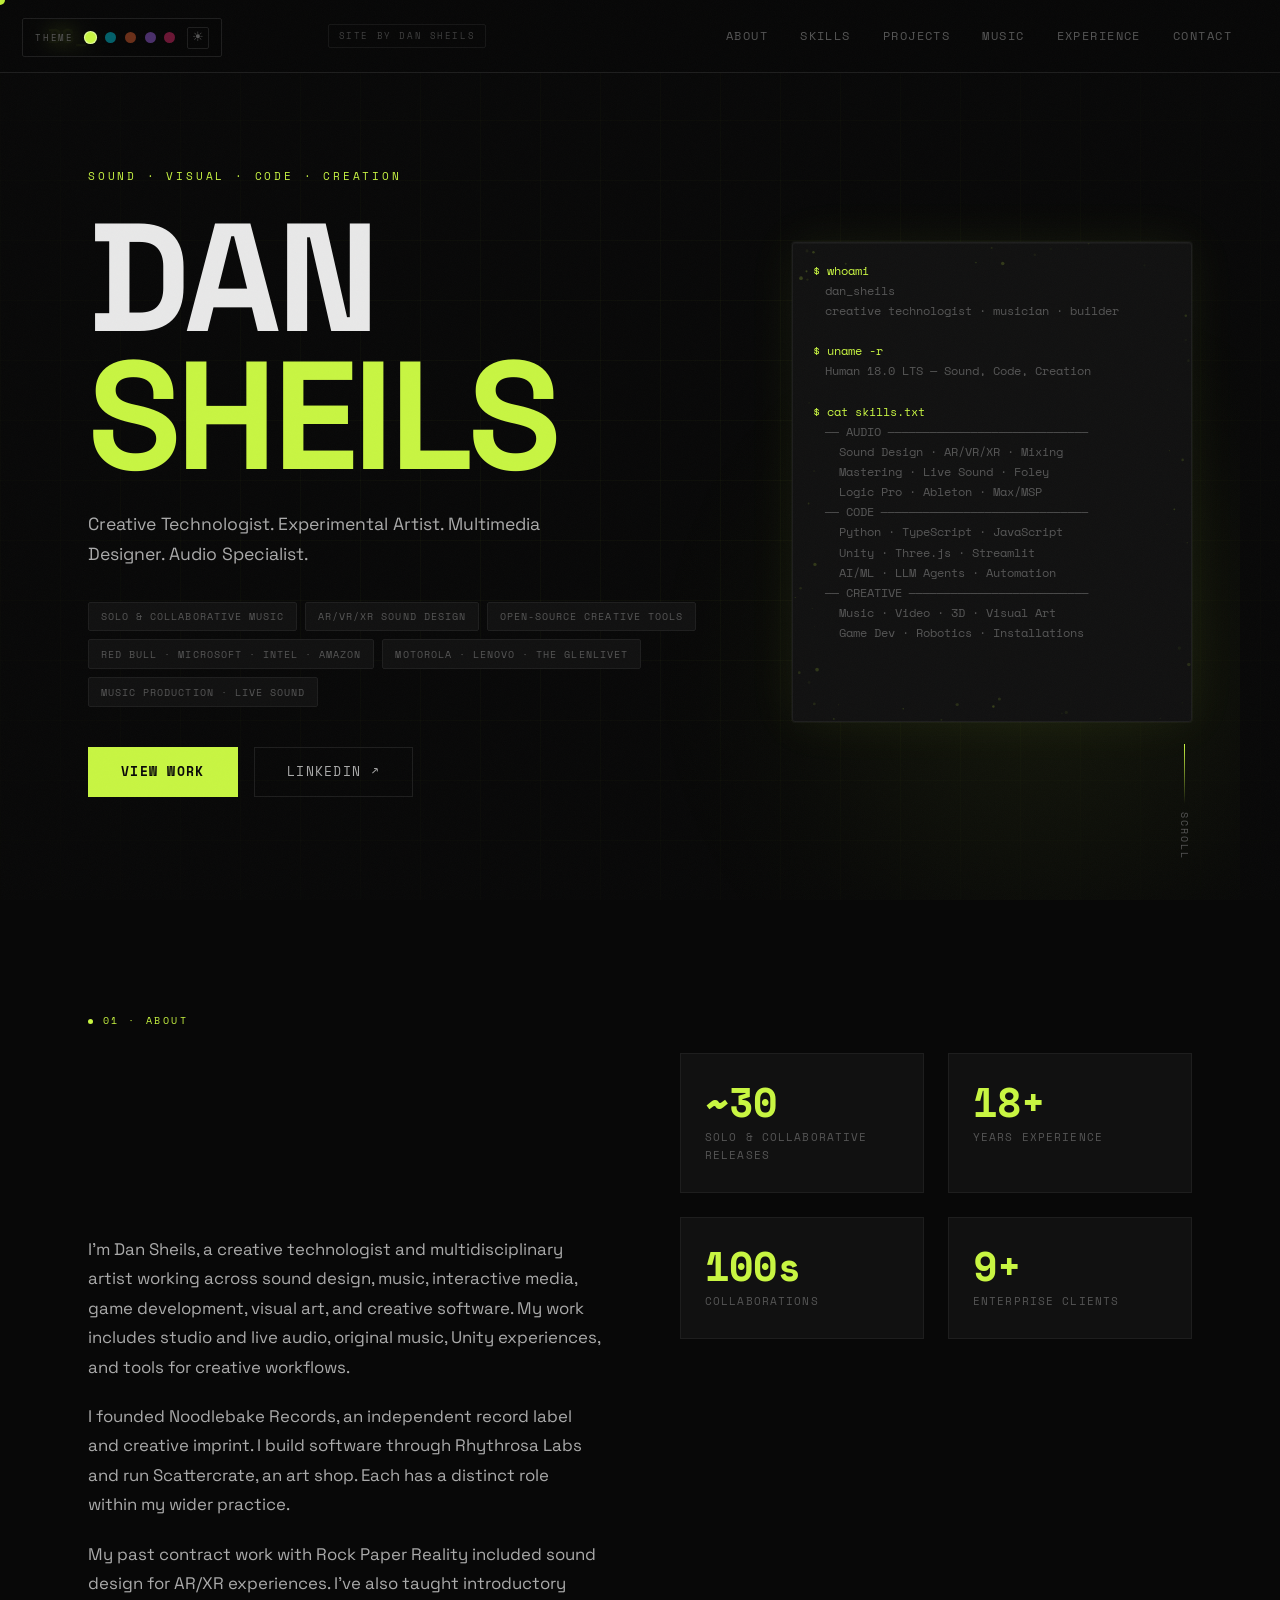
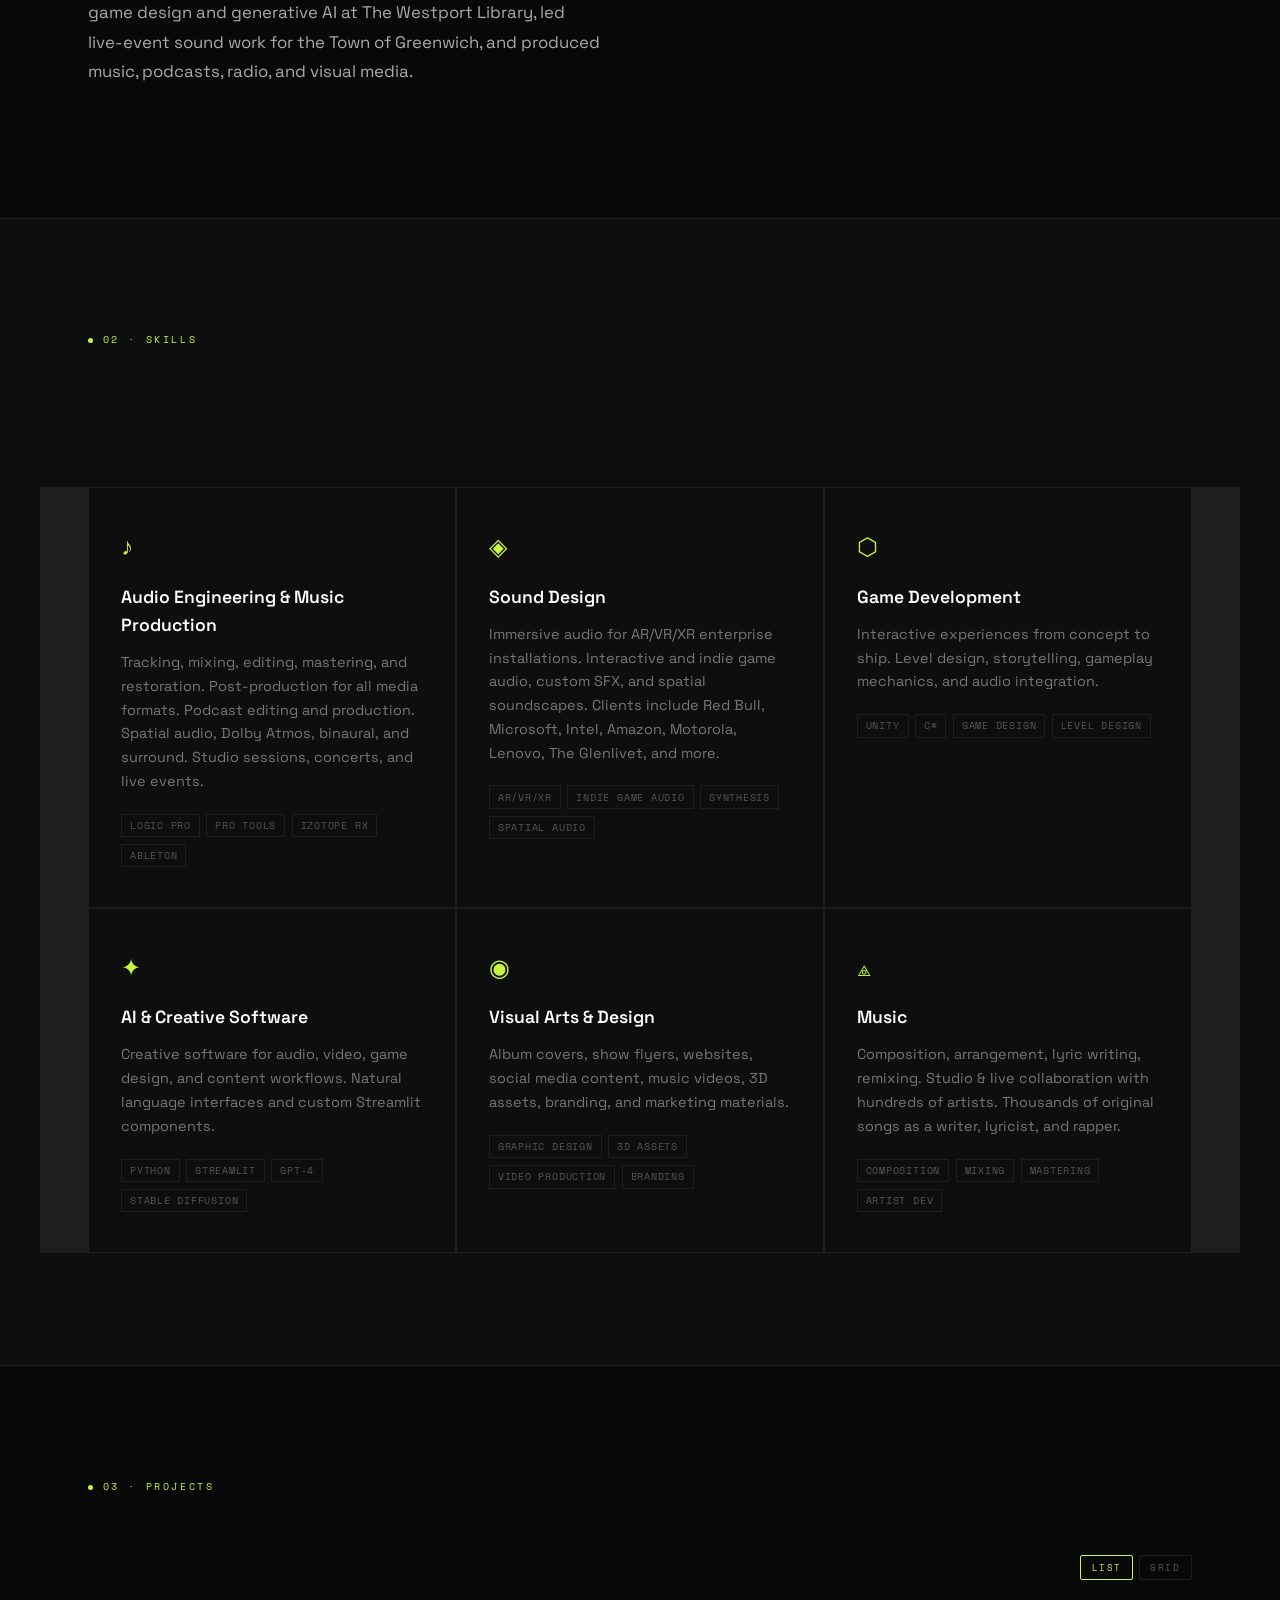
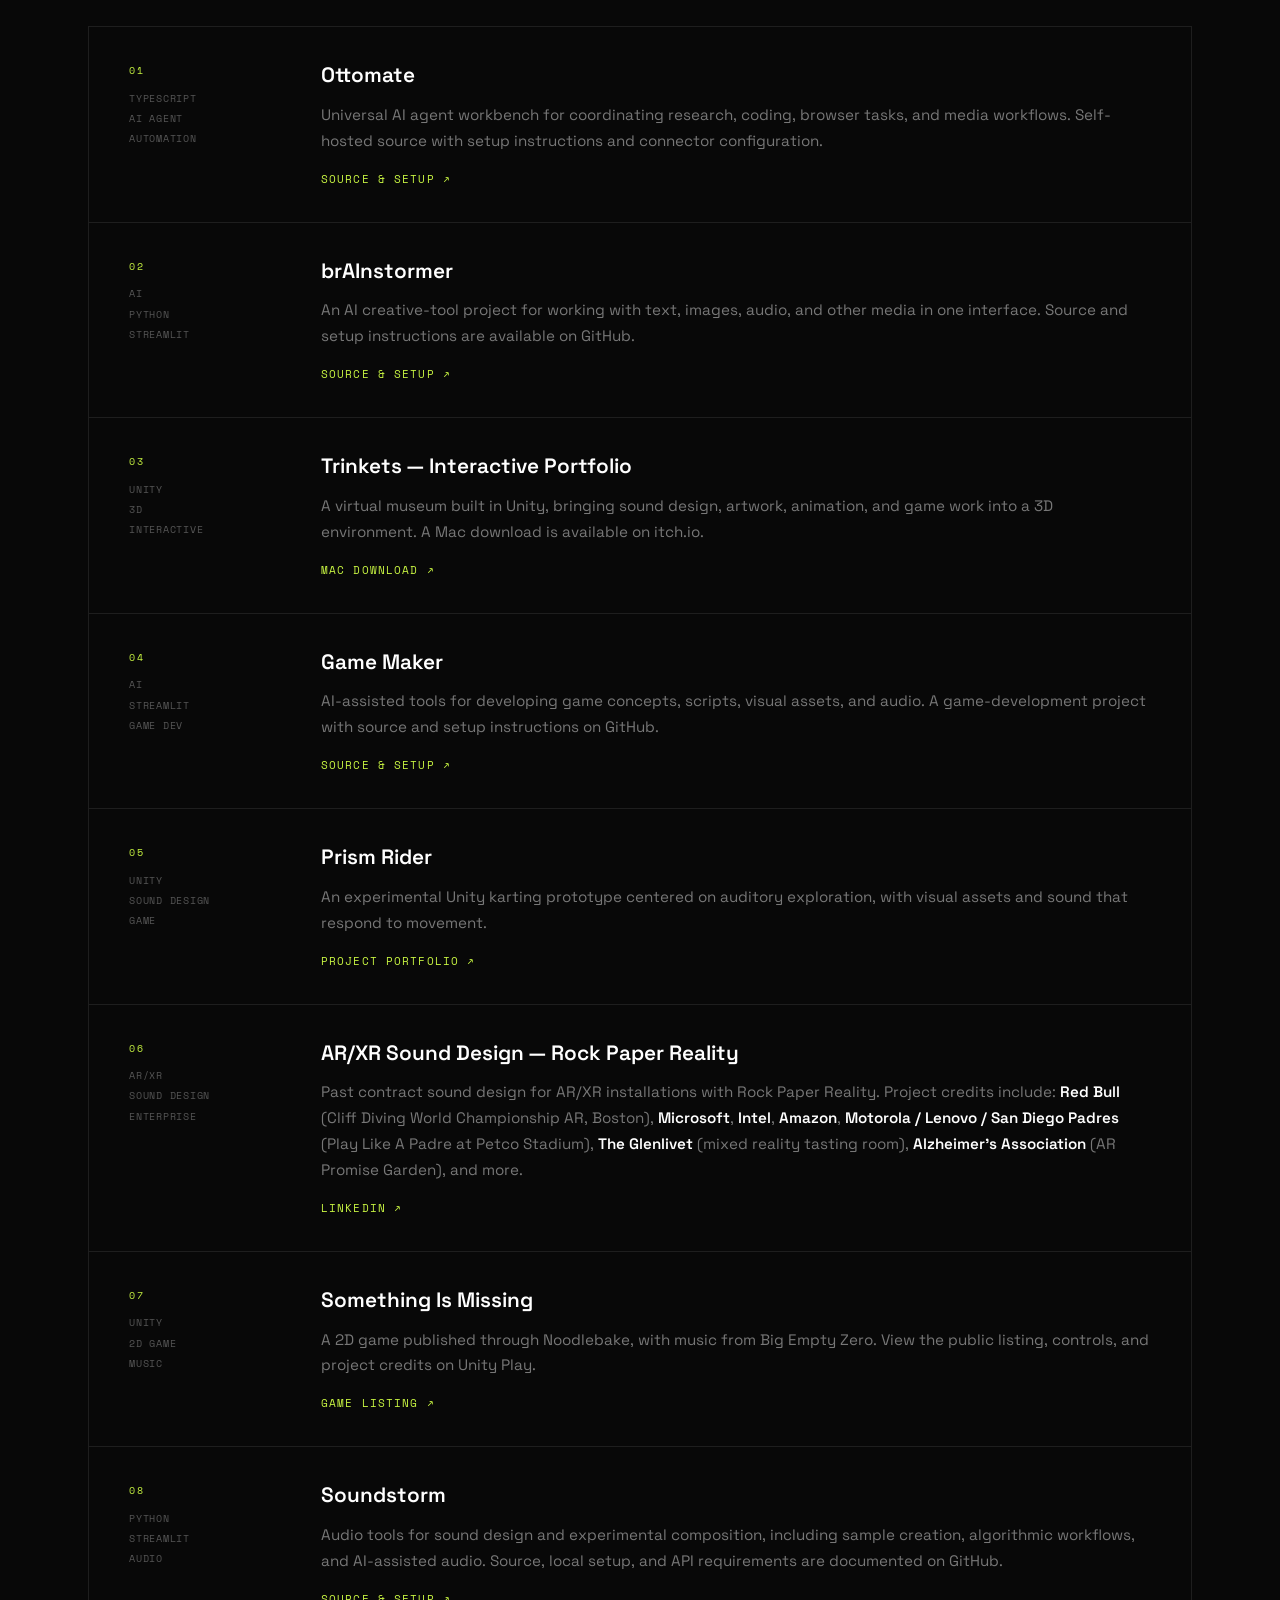
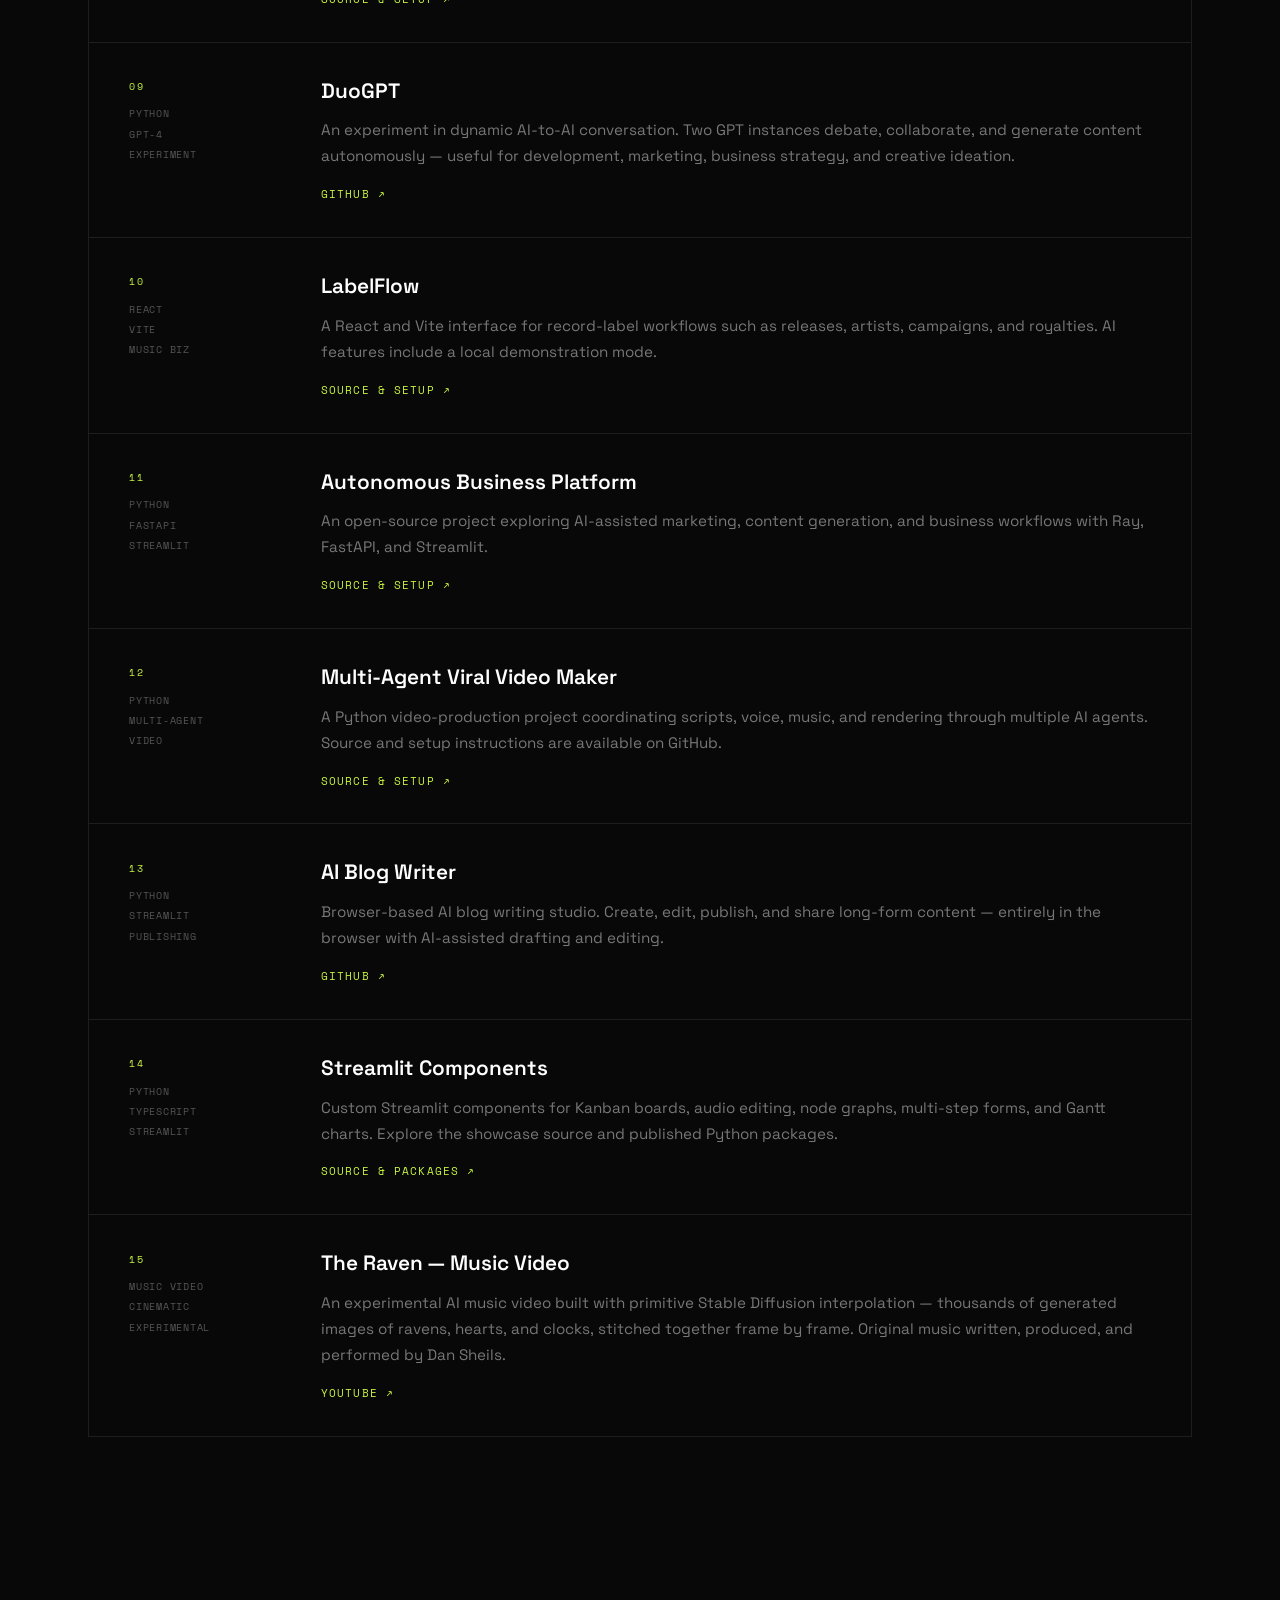
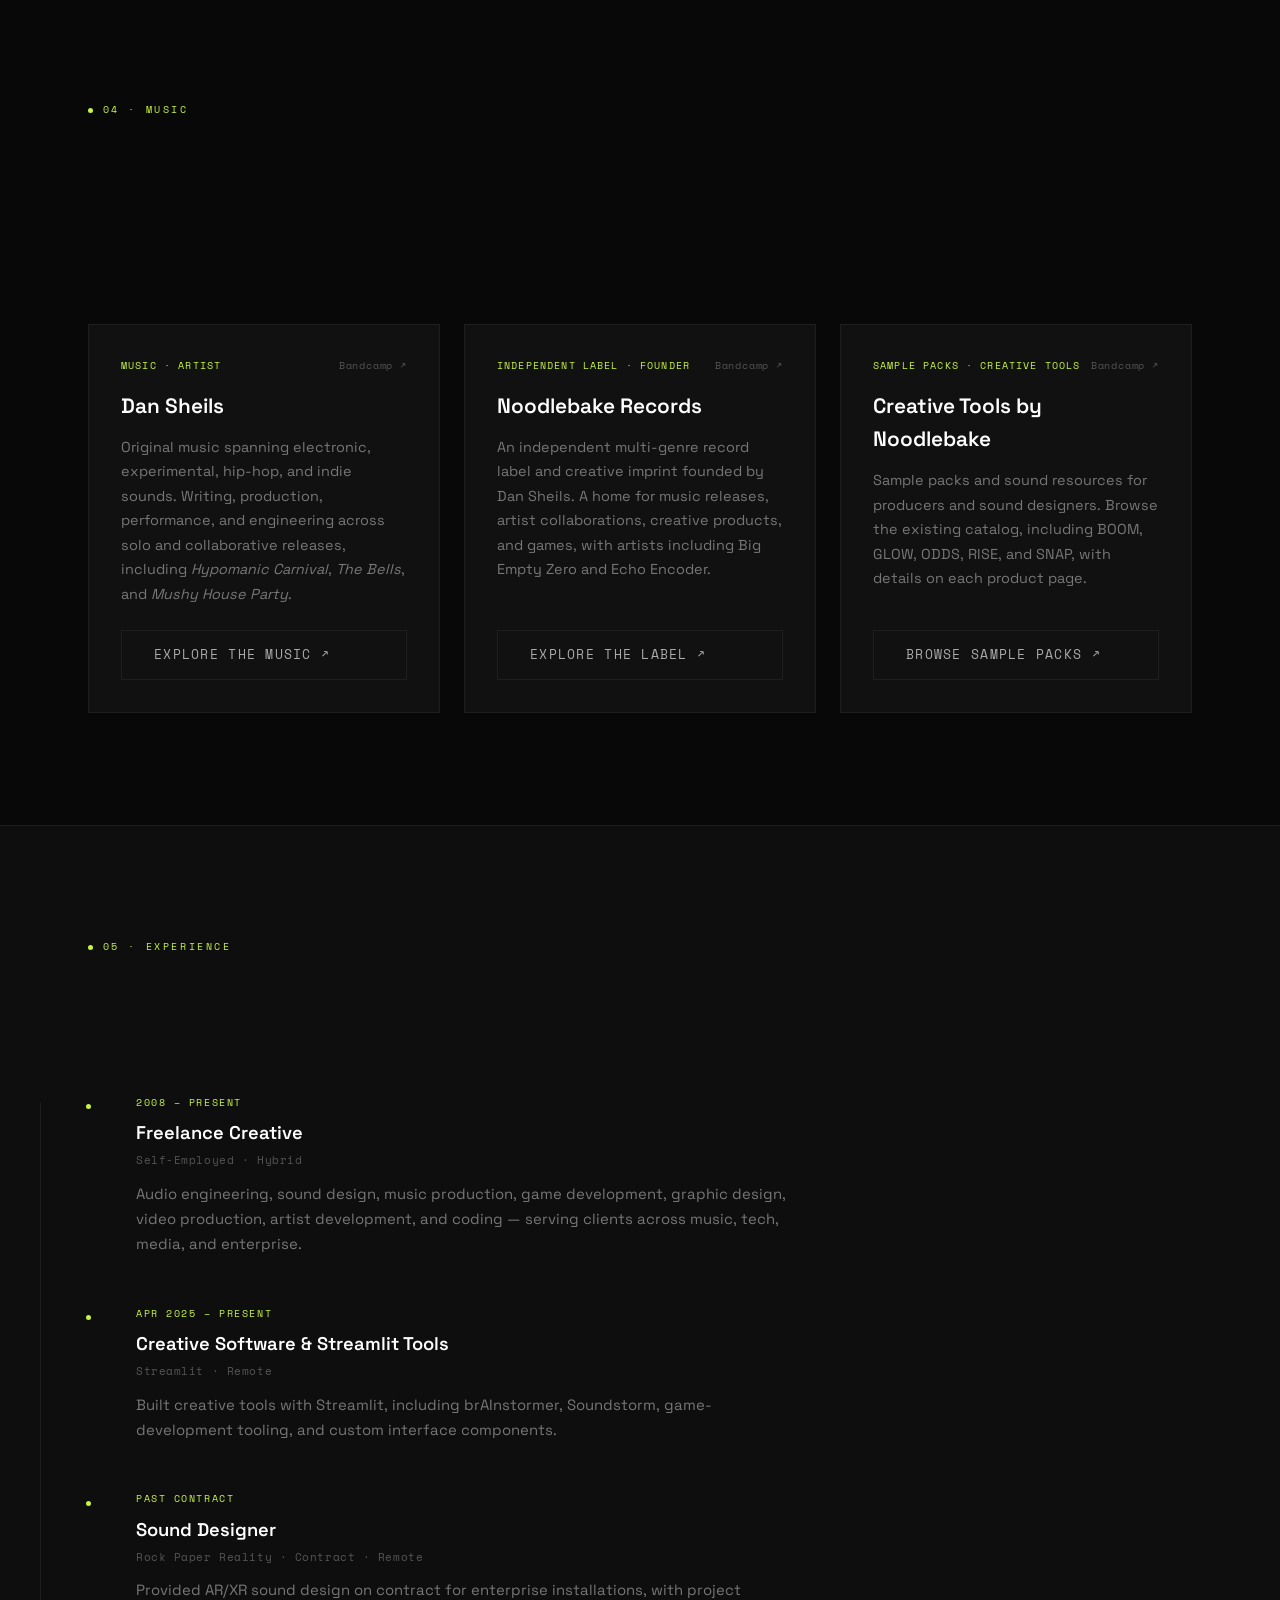
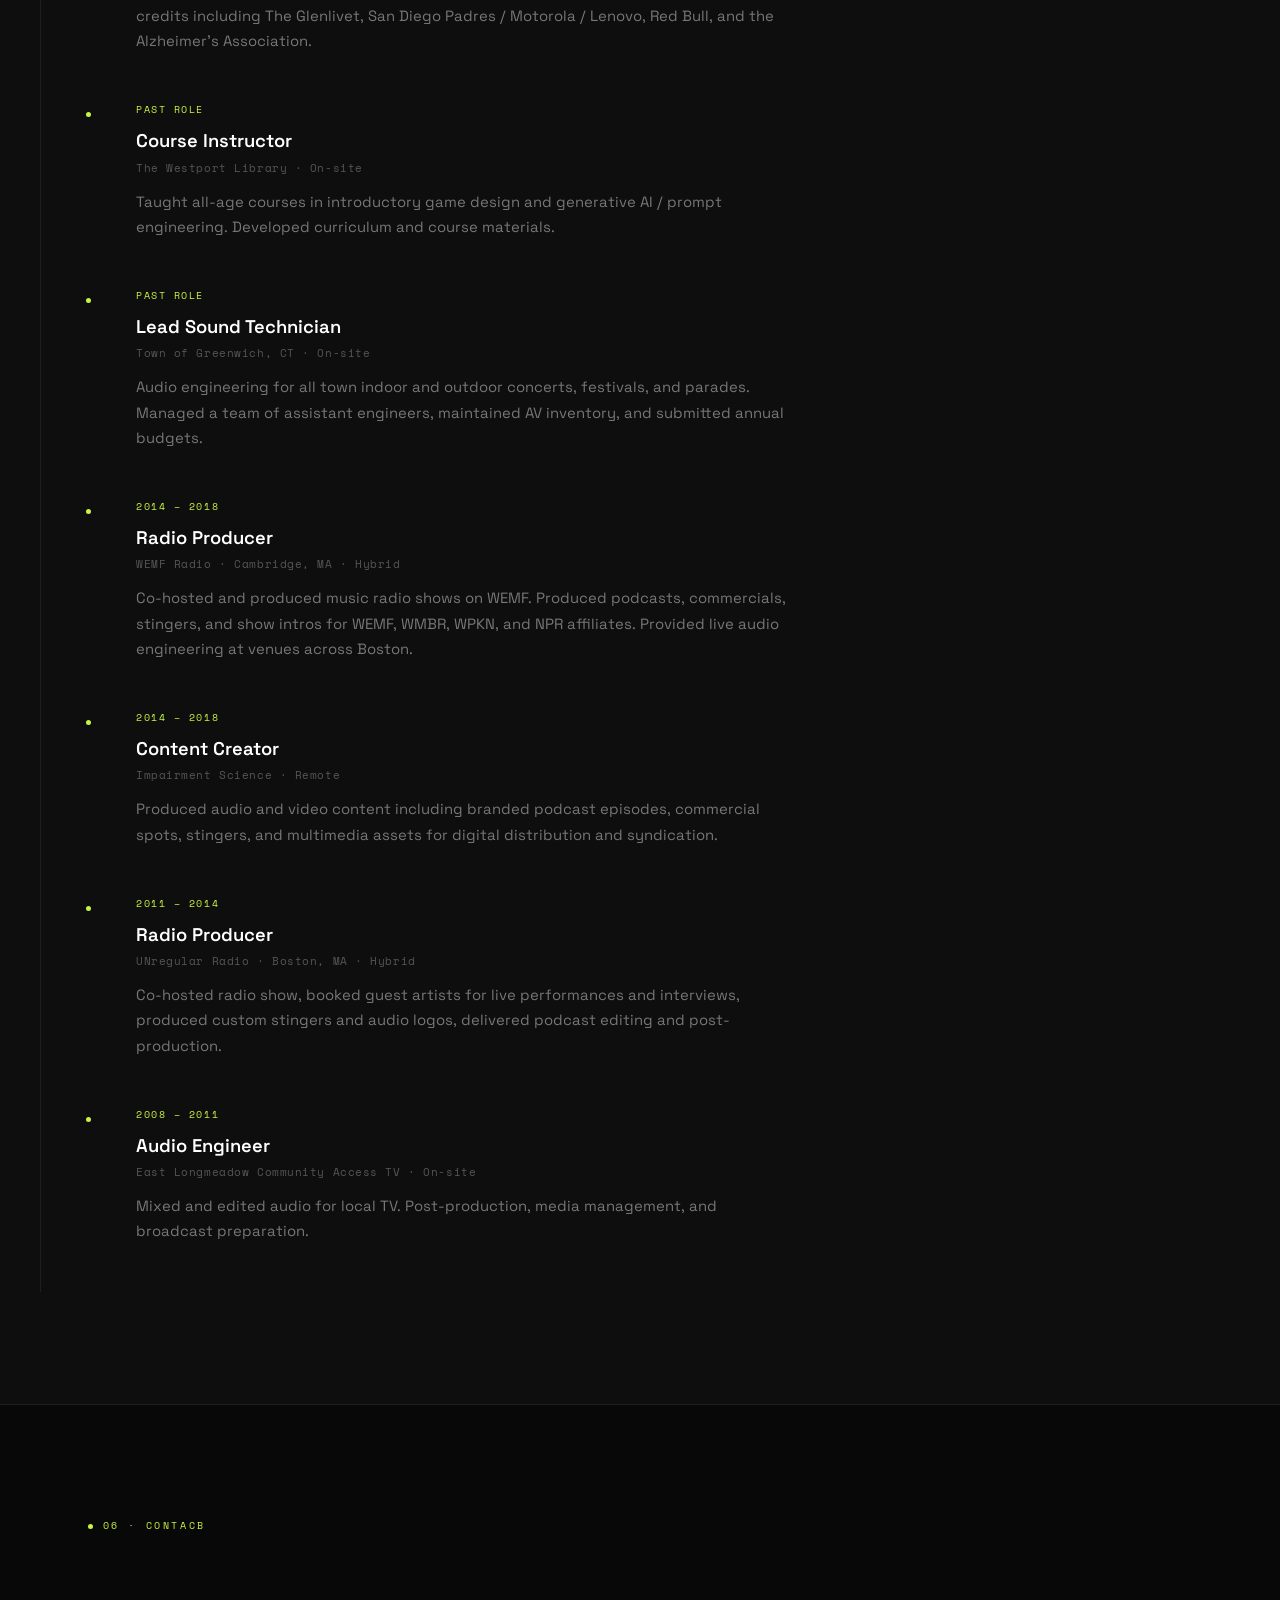
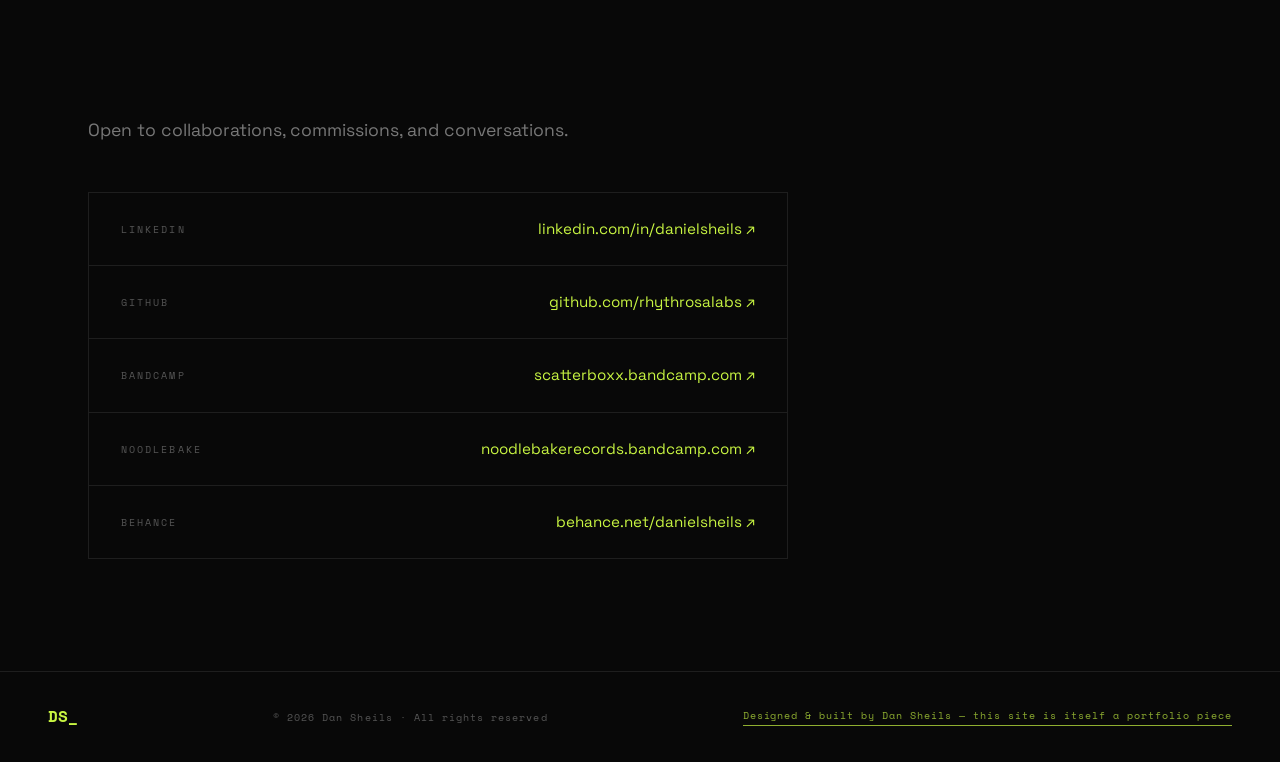
==== index.html @ 1595dd06 "Migrate portfolio to Dan Sheils and clarify project status Use Dan Sheils as the personal identity; " ====
<!DOCTYPE html>
<html lang="en">
<head>
  <meta charset="UTF-8" />
  <meta name="viewport" content="width=device-width, initial-scale=1.0" />
  <title>Dan Sheils — Sound, Art, Games &amp; Creative Software</title>
  <meta name="description" content="Dan Sheils is a creative technologist and multidisciplinary artist working across music, sound design, visual art, games, and software. Founder of Noodlebake Records; creator of Rhythrosa Labs." />
  <link rel="canonical" href="https://rhythrosalabs.github.io/" />
  <link rel="preconnect" href="https://fonts.googleapis.com" />
  <link rel="preconnect" href="https://fonts.gstatic.com" crossorigin />
  <link href="https://fonts.googleapis.com/css2?family=Space+Grotesk:wght@300;400;500;600;700&family=Space+Mono:ital,wght@0,400;0,700;1,400&display=swap" rel="stylesheet" />
  <link rel="stylesheet" href="style.css" />
</head>
<body>
  <!-- Noise overlay -->
  <div class="noise"></div>

  <!-- Animated background grid -->
  <div class="bg-grid"></div>

  <!-- Scroll Progress -->
  <div id="scroll-progress"></div>

  <!-- Cursor -->
  <div class="cursor" id="cursor"></div>
  <div id="cursor-label"></div>

  <!-- Nav -->
  <nav id="nav">
    <div class="nav-logo">DS<span class="blink">_</span></div>
    <div class="nav-built">site by dan sheils</div>
    <div class="nav-links">
      <a href="#about">About</a>
      <a href="#skills">Skills</a>
      <a href="#projects">Projects</a>
      <a href="#music">Music</a>
      <a href="#experience">Experience</a>
      <a href="#contact">Contact</a>
    </div>
  </nav>

  <!-- Theme switcher -->
  <div class="theme-switcher" id="themeSwitcher">
    <span class="theme-switcher-label">THEME</span>
    <button class="theme-dot active" data-theme="default" style="--dot:#c8f542" title="Acid"></button>
    <button class="theme-dot" data-theme="plasma"  style="--dot:#00e5ff" title="Plasma"></button>
    <button class="theme-dot" data-theme="ember"   style="--dot:#ff6b35" title="Ember"></button>
    <button class="theme-dot" data-theme="violet"  style="--dot:#b06bff" title="Violet"></button>
    <button class="theme-dot" data-theme="rose"    style="--dot:#ff2d78" title="Rose"></button>
    <button class="theme-light-toggle" id="lightToggle" title="Toggle light mode">☀</button>
  </div>

  <!-- Hero -->
  <section class="hero" id="hero">
    <div class="hero-left">
      <div class="hero-tag">SOUND · VISUAL · CODE · CREATION</div>
      <h1 class="hero-title">
        <span class="line" data-text="DAN">DAN</span>
        <span class="line accent" data-text="SHEILS">SHEILS</span>
      </h1>
      <p class="hero-sub">Creative Technologist. Experimental Artist. Multimedia Designer. Audio Specialist.</p>
      <div class="hero-badges">
        <span class="badge">Solo &amp; Collaborative Music</span>
        <span class="badge">AR/VR/XR Sound Design</span>
        <span class="badge">Open-Source Creative Tools</span>
        <span class="badge">Red Bull · Microsoft · Intel · Amazon</span>
        <span class="badge">Motorola · Lenovo · The Glenlivet</span>
        <span class="badge">Music Production · Live Sound</span>
      </div>
      <div class="hero-cta">
        <a href="#projects" class="btn-primary">View Work</a>
        <a href="https://www.linkedin.com/in/danielsheils" target="_blank" class="btn-ghost">LinkedIn ↗</a>
      </div>
    </div>
    <div class="hero-panel" id="heroPanel">
      <div class="panel-screen">
        <div class="panel-app active" id="appTerminal"></div>
      </div>
    </div>
    <div class="hero-scroll-indicator">
      <div class="scroll-line"></div>
      <span>SCROLL</span>
    </div>
  </section>

  <!-- About -->
  <section class="section" id="about">
    <div class="section-label" data-original="01 · ABOUT">01 · ABOUT</div>
    <div class="about-grid">
      <div class="about-text">
        <h2 class="section-title">An Artist Who<br /><span class="accent">Builds Things.</span></h2>
        <p>
          I'm Dan Sheils, a creative technologist and multidisciplinary artist working across sound design, music, interactive media, game development, visual art, and creative software. My work includes studio and live audio, original music, Unity experiences, and tools for creative workflows.
        </p>
        <p>
          I founded <a href="https://noodlebakerecords.bandcamp.com/" target="_blank">Noodlebake Records</a>, an independent record label and creative imprint. I build software through <a href="https://github.com/RhythrosaLabs" target="_blank">Rhythrosa Labs</a> and run <a href="https://scattercrate.com/" target="_blank">Scattercrate</a>, an art shop. Each has a distinct role within my wider practice.
        </p>
        <p>
          My past contract work with Rock Paper Reality included sound design for AR/XR experiences. I've also taught introductory game design and generative AI at The Westport Library, led live-event sound work for the Town of Greenwich, and produced music, podcasts, radio, and visual media.
        </p>
      </div>
      <div class="about-stats">
        <div class="stat-card">
          <div class="stat-num">~30</div>
          <div class="stat-label">Solo &amp; Collaborative Releases</div>
        </div>
        <div class="stat-card">
          <div class="stat-num">18+</div>
          <div class="stat-label">Years Experience</div>
        </div>
        <div class="stat-card">
          <div class="stat-num">100s</div>
          <div class="stat-label">Collaborations</div>
        </div>
        <div class="stat-card">
          <div class="stat-num">9+</div>
          <div class="stat-label">Enterprise Clients</div>
        </div>
      </div>
    </div>
  </section>

  <!-- Skills -->
  <section class="section section-dark" id="skills">
    <div class="section-label" data-original="02 · SKILLS">02 · SKILLS</div>
    <h2 class="section-title">What I Do</h2>
    <div class="skills-grid">
      <div class="skill-block" data-delay="0">
        <div class="skill-icon">♪</div>
        <h3>Audio Engineering &amp; Music Production</h3>
        <p>Tracking, mixing, editing, mastering, and restoration. Post-production for all media formats. Podcast editing and production. Spatial audio, Dolby Atmos, binaural, and surround. Studio sessions, concerts, and live events.</p>
        <div class="skill-tags">
          <span>Logic Pro</span><span>Pro Tools</span><span>Izotope RX</span><span>Ableton</span>
        </div>
      </div>
      <div class="skill-block" data-delay="100">
        <div class="skill-icon">◈</div>
        <h3>Sound Design</h3>
        <p>Immersive audio for AR/VR/XR enterprise installations. Interactive and indie game audio, custom SFX, and spatial soundscapes. Clients include Red Bull, Microsoft, Intel, Amazon, Motorola, Lenovo, The Glenlivet, and more.</p>
        <div class="skill-tags">
          <span>AR/VR/XR</span><span>Indie Game Audio</span><span>Synthesis</span><span>Spatial Audio</span>
        </div>
      </div>
      <div class="skill-block" data-delay="200">
        <div class="skill-icon">⬡</div>
        <h3>Game Development</h3>
        <p>Interactive experiences from concept to ship. Level design, storytelling, gameplay mechanics, and audio integration.</p>
        <div class="skill-tags">
          <span>Unity</span><span>C#</span><span>Game Design</span><span>Level Design</span>
        </div>
      </div>
      <div class="skill-block" data-delay="300">
        <div class="skill-icon">✦</div>
        <h3>AI & Creative Software</h3>
        <p>Creative software for audio, video, game design, and content workflows. Natural language interfaces and custom Streamlit components.</p>
        <div class="skill-tags">
          <span>Python</span><span>Streamlit</span><span>GPT-4</span><span>Stable Diffusion</span>
        </div>
      </div>
      <div class="skill-block" data-delay="400">
        <div class="skill-icon">◉</div>
        <h3>Visual Arts & Design</h3>
        <p>Album covers, show flyers, websites, social media content, music videos, 3D assets, branding, and marketing materials.</p>
        <div class="skill-tags">
          <span>Graphic Design</span><span>3D Assets</span><span>Video Production</span><span>Branding</span>
        </div>
      </div>
      <div class="skill-block" data-delay="500">
        <div class="skill-icon">⟁</div>
        <h3>Music</h3>
        <p>Composition, arrangement, lyric writing, remixing. Studio &amp; live collaboration with hundreds of artists. Thousands of original songs as a writer, lyricist, and rapper.</p>
        <div class="skill-tags">
          <span>Composition</span><span>Mixing</span><span>Mastering</span><span>Artist Dev</span>
        </div>
      </div>
    </div>
  </section>

  <!-- Projects -->
  <section class="section" id="projects">
    <div class="projects-header">
      <div>
        <div class="section-label" data-original="03 · PROJECTS">03 · PROJECTS</div>
        <h2 class="section-title">Selected Work</h2>
      </div>
      <div class="pview-btns">
        <button class="pview-btn active" id="viewList" title="List view">LIST</button>
        <button class="pview-btn" id="viewGrid" title="Grid view">GRID</button>
      </div>
    </div>
    <div class="projects-list">

      <div class="project-item" data-index="01">
        <div class="project-meta">
          <span class="project-num">01</span>
          <div class="project-tags-inline">
            <span>TypeScript</span><span>AI Agent</span><span>Automation</span>
          </div>
        </div>
        <div class="project-content">
          <h3>Ottomate</h3>
          <p>Universal AI agent workbench for coordinating research, coding, browser tasks, and media workflows. Self-hosted source with setup instructions and connector configuration.</p>
          <div class="project-links">
            <a href="https://github.com/RhythrosaLabs/otto-mate-2" target="_blank">Source &amp; Setup ↗</a>
          </div>
        </div>
        <div class="project-bar"></div>
      </div>

      <div class="project-item" data-index="02">
        <div class="project-meta">
          <span class="project-num">02</span>
          <div class="project-tags-inline">
            <span>AI</span><span>Python</span><span>Streamlit</span>
          </div>
        </div>
        <div class="project-content">
          <h3>brAInstormer</h3>
          <p>An AI creative-tool project for working with text, images, audio, and other media in one interface. Source and setup instructions are available on GitHub.</p>
          <div class="project-links">
            <a href="https://github.com/RhythrosaLabs/brAInstormer-cloud" target="_blank">Source &amp; Setup ↗</a>
          </div>
        </div>
        <div class="project-bar"></div>
      </div>

      <div class="project-item" data-index="03">
        <div class="project-meta">
          <span class="project-num">03</span>
          <div class="project-tags-inline">
            <span>Unity</span><span>3D</span><span>Interactive</span>
          </div>
        </div>
        <div class="project-content">
          <h3>Trinkets — Interactive Portfolio</h3>
          <p>A virtual museum built in Unity, bringing sound design, artwork, animation, and game work into a 3D environment. A Mac download is available on itch.io.</p>
          <div class="project-links">
            <a href="https://noodlebake.itch.io/trinkets" target="_blank">Mac Download ↗</a>
          </div>
        </div>
        <div class="project-bar"></div>
      </div>

      <div class="project-item" data-index="04">
        <div class="project-meta">
          <span class="project-num">04</span>
          <div class="project-tags-inline">
            <span>AI</span><span>Streamlit</span><span>Game Dev</span>
          </div>
        </div>
        <div class="project-content">
          <h3>Game Maker</h3>
          <p>AI-assisted tools for developing game concepts, scripts, visual assets, and audio. A game-development project with source and setup instructions on GitHub.</p>
          <div class="project-links">
            <a href="https://github.com/RhythrosaLabs/game-maker-public-dev" target="_blank">Source &amp; Setup ↗</a>
          </div>
        </div>
        <div class="project-bar"></div>
      </div>

      <div class="project-item" data-index="05">
        <div class="project-meta">
          <span class="project-num">05</span>
          <div class="project-tags-inline">
            <span>Unity</span><span>Sound Design</span><span>Game</span>
          </div>
        </div>
        <div class="project-content">
          <h3>Prism Rider</h3>
          <p>An experimental Unity karting prototype centered on auditory exploration, with visual assets and sound that respond to movement.</p>
          <div class="project-links">
            <a href="https://danielsheils.myportfolio.com/software" target="_blank">Project Portfolio ↗</a>
          </div>
        </div>
        <div class="project-bar"></div>
      </div>

      <div class="project-item" data-index="06">
        <div class="project-meta">
          <span class="project-num">06</span>
          <div class="project-tags-inline">
            <span>AR/XR</span><span>Sound Design</span><span>Enterprise</span>
          </div>
        </div>
        <div class="project-content">
          <h3>AR/XR Sound Design — Rock Paper Reality</h3>
          <p>Past contract sound design for AR/XR installations with Rock Paper Reality. Project credits include: <strong>Red Bull</strong> (Cliff Diving World Championship AR, Boston), <strong>Microsoft</strong>, <strong>Intel</strong>, <strong>Amazon</strong>, <strong>Motorola / Lenovo / San Diego Padres</strong> (Play Like A Padre at Petco Stadium), <strong>The Glenlivet</strong> (mixed reality tasting room), <strong>Alzheimer's Association</strong> (AR Promise Garden), and more.</p>
          <div class="project-links">
            <a href="https://www.linkedin.com/in/danielsheils" target="_blank">LinkedIn ↗</a>
          </div>
        </div>
        <div class="project-bar"></div>
      </div>

      <div class="project-item" data-index="07">
        <div class="project-meta">
          <span class="project-num">07</span>
          <div class="project-tags-inline">
            <span>Unity</span><span>2D Game</span><span>Music</span>
          </div>
        </div>
        <div class="project-content">
          <h3>Something Is Missing</h3>
          <p>A 2D game published through Noodlebake, with music from Big Empty Zero. View the public listing, controls, and project credits on Unity Play.</p>
          <div class="project-links">
            <a href="https://play.unity.com/en/games/b4522040-9c1d-4a79-a6a3-2c09f60ad0c3/something-is-missing" target="_blank">Game Listing ↗</a>
          </div>
        </div>
        <div class="project-bar"></div>
      </div>

      <div class="project-item" data-index="08">
        <div class="project-meta">
          <span class="project-num">08</span>
          <div class="project-tags-inline">
            <span>Python</span><span>Streamlit</span><span>Audio</span>
          </div>
        </div>
        <div class="project-content">
          <h3>Soundstorm</h3>
          <p>Audio tools for sound design and experimental composition, including sample creation, algorithmic workflows, and AI-assisted audio. Source, local setup, and API requirements are documented on GitHub.</p>
          <div class="project-links">
            <a href="https://github.com/RhythrosaLabs/soundstorm" target="_blank">Source &amp; Setup ↗</a>
          </div>
        </div>
        <div class="project-bar"></div>
      </div>

      <div class="project-item" data-index="09">
        <div class="project-meta">
          <span class="project-num">09</span>
          <div class="project-tags-inline">
            <span>Python</span><span>GPT-4</span><span>Experiment</span>
          </div>
        </div>
        <div class="project-content">
          <h3>DuoGPT</h3>
          <p>An experiment in dynamic AI-to-AI conversation. Two GPT instances debate, collaborate, and generate content autonomously — useful for development, marketing, business strategy, and creative ideation.</p>
          <div class="project-links">
            <a href="https://github.com/RhythrosaLabs/DuoGPT" target="_blank">GitHub ↗</a>
          </div>
        </div>
        <div class="project-bar"></div>
      </div>

      <div class="project-item" data-index="10">
        <div class="project-meta">
          <span class="project-num">10</span>
          <div class="project-tags-inline">
            <span>React</span><span>Vite</span><span>Music Biz</span>
          </div>
        </div>
        <div class="project-content">
          <h3>LabelFlow</h3>
          <p>A React and Vite interface for record-label workflows such as releases, artists, campaigns, and royalties. AI features include a local demonstration mode.</p>
          <div class="project-links">
            <a href="https://github.com/RhythrosaLabs/labelflow" target="_blank">Source &amp; Setup ↗</a>
          </div>
        </div>
        <div class="project-bar"></div>
      </div>

      <div class="project-item" data-index="11">
        <div class="project-meta">
          <span class="project-num">11</span>
          <div class="project-tags-inline">
            <span>Python</span><span>FastAPI</span><span>Streamlit</span>
          </div>
        </div>
        <div class="project-content">
          <h3>Autonomous Business Platform</h3>
          <p>An open-source project exploring AI-assisted marketing, content generation, and business workflows with Ray, FastAPI, and Streamlit.</p>
          <div class="project-links">
            <a href="https://github.com/RhythrosaLabs/autonomous-business-platform" target="_blank">Source &amp; Setup ↗</a>
          </div>
        </div>
        <div class="project-bar"></div>
      </div>

      <div class="project-item" data-index="12">
        <div class="project-meta">
          <span class="project-num">12</span>
          <div class="project-tags-inline">
            <span>Python</span><span>Multi-Agent</span><span>Video</span>
          </div>
        </div>
        <div class="project-content">
          <h3>Multi-Agent Viral Video Maker</h3>
          <p>A Python video-production project coordinating scripts, voice, music, and rendering through multiple AI agents. Source and setup instructions are available on GitHub.</p>
          <div class="project-links">
            <a href="https://github.com/RhythrosaLabs/multi-agent-viral-video-maker" target="_blank">Source &amp; Setup ↗</a>
          </div>
        </div>
        <div class="project-bar"></div>
      </div>

      <div class="project-item" data-index="13">
        <div class="project-meta">
          <span class="project-num">13</span>
          <div class="project-tags-inline">
            <span>Python</span><span>Streamlit</span><span>Publishing</span>
          </div>
        </div>
        <div class="project-content">
          <h3>AI Blog Writer</h3>
          <p>Browser-based AI blog writing studio. Create, edit, publish, and share long-form content — entirely in the browser with AI-assisted drafting and editing.</p>
          <div class="project-links">
            <a href="https://github.com/RhythrosaLabs/ai-blog-writer" target="_blank">GitHub ↗</a>
          </div>
        </div>
        <div class="project-bar"></div>
      </div>

      <div class="project-item" data-index="14">
        <div class="project-meta">
          <span class="project-num">14</span>
          <div class="project-tags-inline">
            <span>Python</span><span>TypeScript</span><span>Streamlit</span>
          </div>
        </div>
        <div class="project-content">
          <h3>Streamlit Components</h3>
          <p>Custom Streamlit components for Kanban boards, audio editing, node graphs, multi-step forms, and Gantt charts. Explore the showcase source and published Python packages.</p>
          <div class="project-links">
            <a href="https://github.com/RhythrosaLabs/streamlit-components-demo" target="_blank">Source &amp; Packages ↗</a>
          </div>
        </div>
        <div class="project-bar"></div>
      </div>

      <div class="project-item" data-index="15">
        <div class="project-meta">
          <span class="project-num">15</span>
          <div class="project-tags-inline">
            <span>Music Video</span><span>Cinematic</span><span>Experimental</span>
          </div>
        </div>
        <div class="project-content">
          <h3>The Raven — Music Video</h3>
          <p>An experimental AI music video built with primitive Stable Diffusion interpolation — thousands of generated images of ravens, hearts, and clocks, stitched together frame by frame. Original music written, produced, and performed by Dan Sheils.</p>
          <div class="project-links">
            <a href="https://youtu.be/TU3OLogr1ew?si=o3WGxVbDzRA9XQ8l" target="_blank">YouTube ↗</a>
          </div>
        </div>
        <div class="project-bar"></div>
      </div>

    </div>
    <div class="projects-grid" id="projectsGrid"></div>
  </section>

  <!-- Music & Label -->
  <section class="section" id="music">
    <div class="section-label" data-original="04 · MUSIC">04 · MUSIC</div>
    <h2 class="section-title">Music &amp;<br /><span class="accent">Label.</span></h2>
    <div class="music-grid">
      <div class="music-card">
        <div class="music-card-header">
          <span class="music-tag">MUSIC · ARTIST</span>
          <a href="https://scatterboxx.bandcamp.com" target="_blank" class="music-ext">Bandcamp ↗</a>
        </div>
        <h3>Dan Sheils</h3>
        <p>Original music spanning electronic, experimental, hip-hop, and indie sounds. Writing, production, performance, and engineering across solo and collaborative releases, including <em>Hypomanic Carnival</em>, <em>The Bells</em>, and <em>Mushy House Party</em>.</p>
        <a href="https://scatterboxx.bandcamp.com" target="_blank" class="btn-ghost">Explore the Music ↗</a>
      </div>
      <div class="music-card">
        <div class="music-card-header">
          <span class="music-tag">INDEPENDENT LABEL · FOUNDER</span>
          <a href="https://noodlebakerecords.bandcamp.com" target="_blank" class="music-ext">Bandcamp ↗</a>
        </div>
        <h3>Noodlebake Records</h3>
        <p>An independent multi-genre record label and creative imprint founded by Dan Sheils. A home for music releases, artist collaborations, creative products, and games, with artists including Big Empty Zero and Echo Encoder.</p>
        <a href="https://noodlebakerecords.bandcamp.com" target="_blank" class="btn-ghost">Explore the Label ↗</a>
      </div>
      <div class="music-card">
        <div class="music-card-header">
          <span class="music-tag">SAMPLE PACKS · CREATIVE TOOLS</span>
          <a href="https://noodlebakecreates.bandcamp.com/" target="_blank" class="music-ext">Bandcamp ↗</a>
        </div>
        <h3>Creative Tools by Noodlebake</h3>
        <p>Sample packs and sound resources for producers and sound designers. Browse the existing catalog, including BOOM, GLOW, ODDS, RISE, and SNAP, with details on each product page.</p>
        <a href="https://noodlebakecreates.bandcamp.com/" target="_blank" class="btn-ghost">Browse Sample Packs ↗</a>
      </div>
    </div>
  </section>

  <!-- Experience -->
  <section class="section section-dark" id="experience">
    <div class="section-label" data-original="05 · EXPERIENCE">05 · EXPERIENCE</div>
    <h2 class="section-title">Experience</h2>
    <div class="timeline">

      <div class="timeline-item">
        <div class="timeline-dot"></div>
        <div class="timeline-date">2008 – PRESENT</div>
        <div class="timeline-body">
          <h3>Freelance Creative</h3>
          <div class="timeline-sub">Self-Employed · Hybrid</div>
          <p>Audio engineering, sound design, music production, game development, graphic design, video production, artist development, and coding — serving clients across music, tech, media, and enterprise.</p>
        </div>
      </div>

      <div class="timeline-item">
        <div class="timeline-dot"></div>
        <div class="timeline-date">APR 2025 – PRESENT</div>
        <div class="timeline-body">
          <h3>Creative Software &amp; Streamlit Tools</h3>
          <div class="timeline-sub">Streamlit · Remote</div>
          <p>Built creative tools with Streamlit, including brAInstormer, Soundstorm, game-development tooling, and custom interface components.</p>
        </div>
      </div>

      <div class="timeline-item">
        <div class="timeline-dot"></div>
        <div class="timeline-date">Past contract</div>
        <div class="timeline-body">
          <h3>Sound Designer</h3>
          <div class="timeline-sub">Rock Paper Reality · Contract · Remote</div>
          <p>Provided AR/XR sound design on contract for enterprise installations, with project credits including The Glenlivet, San Diego Padres / Motorola / Lenovo, Red Bull, and the Alzheimer's Association.</p>
        </div>
      </div>

      <div class="timeline-item">
        <div class="timeline-dot"></div>
        <div class="timeline-date">Past role</div>
        <div class="timeline-body">
          <h3>Course Instructor</h3>
          <div class="timeline-sub">The Westport Library · On-site</div>
          <p>Taught all-age courses in introductory game design and generative AI / prompt engineering. Developed curriculum and course materials.</p>
        </div>
      </div>

      <div class="timeline-item">
        <div class="timeline-dot"></div>
        <div class="timeline-date">Past role</div>
        <div class="timeline-body">
          <h3>Lead Sound Technician</h3>
          <div class="timeline-sub">Town of Greenwich, CT · On-site</div>
          <p>Audio engineering for all town indoor and outdoor concerts, festivals, and parades. Managed a team of assistant engineers, maintained AV inventory, and submitted annual budgets.</p>
        </div>
      </div>

      <div class="timeline-item">
        <div class="timeline-dot"></div>
        <div class="timeline-date">2014 – 2018</div>
        <div class="timeline-body">
          <h3>Radio Producer</h3>
          <div class="timeline-sub">WEMF Radio · Cambridge, MA · Hybrid</div>
          <p>Co-hosted and produced music radio shows on WEMF. Produced podcasts, commercials, stingers, and show intros for WEMF, WMBR, WPKN, and NPR affiliates. Provided live audio engineering at venues across Boston.</p>
        </div>
      </div>

      <div class="timeline-item">
        <div class="timeline-dot"></div>
        <div class="timeline-date">2014 – 2018</div>
        <div class="timeline-body">
          <h3>Content Creator</h3>
          <div class="timeline-sub">Impairment Science · Remote</div>
          <p>Produced audio and video content including branded podcast episodes, commercial spots, stingers, and multimedia assets for digital distribution and syndication.</p>
        </div>
      </div>

      <div class="timeline-item">
        <div class="timeline-dot"></div>
        <div class="timeline-date">2011 – 2014</div>
        <div class="timeline-body">
          <h3>Radio Producer</h3>
          <div class="timeline-sub">UNregular Radio · Boston, MA · Hybrid</div>
          <p>Co-hosted radio show, booked guest artists for live performances and interviews, produced custom stingers and audio logos, delivered podcast editing and post-production.</p>
        </div>
      </div>

      <div class="timeline-item">
        <div class="timeline-dot"></div>
        <div class="timeline-date">2008 – 2011</div>
        <div class="timeline-body">
          <h3>Audio Engineer</h3>
          <div class="timeline-sub">East Longmeadow Community Access TV · On-site</div>
          <p>Mixed and edited audio for local TV. Post-production, media management, and broadcast preparation.</p>
        </div>
      </div>

    </div>
  </section>

  <!-- Contact -->
  <section class="section" id="contact">
    <div class="section-label" data-original="06 · CONTACT">06 · CONTACT</div>
    <div class="contact-wrap">
      <h2 class="section-title">Let's Make<br /><span class="accent">Something.</span></h2>
      <p class="contact-sub">Open to collaborations, commissions, and conversations.</p>
      <div class="contact-links">
        <a href="https://www.linkedin.com/in/danielsheils" target="_blank" class="contact-link">
          <span class="contact-link-label">LINKEDIN</span>
          <span class="contact-link-val">linkedin.com/in/danielsheils ↗</span>
        </a>
        <a href="https://github.com/rhythrosalabs" target="_blank" class="contact-link">
          <span class="contact-link-label">GITHUB</span>
          <span class="contact-link-val">github.com/rhythrosalabs ↗</span>
        </a>
        <a href="https://scatterboxx.bandcamp.com" target="_blank" class="contact-link">
          <span class="contact-link-label">BANDCAMP</span>
          <span class="contact-link-val">scatterboxx.bandcamp.com ↗</span>
        </a>
        <a href="https://noodlebakerecords.bandcamp.com" target="_blank" class="contact-link">
          <span class="contact-link-label">NOODLEBAKE</span>
          <span class="contact-link-val">noodlebakerecords.bandcamp.com ↗</span>
        </a>
        <a href="https://www.behance.net/danielsheils" target="_blank" class="contact-link">
          <span class="contact-link-label">BEHANCE</span>
          <span class="contact-link-val">behance.net/danielsheils ↗</span>
        </a>
      </div>
    </div>
  </section>

  <!-- Footer -->
  <footer>
    <div class="footer-inner">
      <span class="footer-logo">DS<span class="blink">_</span></span>
      <span class="footer-copy">© 2026 Dan Sheils · All rights reserved</span>
      <span class="footer-built">Designed &amp; built by Dan Sheils — this site is itself a portfolio piece</span>
    </div>
  </footer>

  <script src="script.js"></script>
</body>
</html>
---- style.css ----
/* ============================================================
   BASE & RESET
   ============================================================ */
*, *::before, *::after {
  margin: 0;
  padding: 0;
  box-sizing: border-box;
}

:root {
  --bg:          #080808;
  --bg2:         #0e0e0e;
  --surface:     #111111;
  --border:      #1e1e1e;
  --accent:      #c8f542;
  --accent2:     #a8e832;
  --accent-glow: rgba(200,245,66,0.07);
  --text:        #e8e8e8;
  --muted:       #555;
  --mono:        'Space Mono', monospace;
  --sans:        'Space Grotesk', sans-serif;
  /* nav/overlay rgba backgrounds */
  --nav-bg:      rgba(8,8,8,0.80);
  --switcher-bg: rgba(8,8,8,0.72);
  --overlay-bg:  rgba(8,8,8,0.85);
}

[data-theme="plasma"] {
  --accent:      #00e5ff;
  --accent2:     #40f0ff;
  --accent-glow: rgba(0,229,255,0.07);
}
[data-theme="ember"] {
  --accent:      #ff6b35;
  --accent2:     #ff8f5e;
  --accent-glow: rgba(255,107,53,0.07);
}
[data-theme="violet"] {
  --accent:      #b06bff;
  --accent2:     #c98fff;
  --accent-glow: rgba(176,107,255,0.07);
}
[data-theme="rose"] {
  --accent:      #ff2d78;
  --accent2:     #ff6699;
  --accent-glow: rgba(255,45,120,0.07);
}

/* ── LIGHT MODE ── */
[data-light="1"] {
  --bg:          #f4f4f2;
  --bg2:         #ebebea;
  --surface:     #e4e4e1;
  --border:      #ccccc8;
  --text:        #111111;
  --muted:       #888880;
  --nav-bg:      rgba(244,244,242,0.88);
  --switcher-bg: rgba(244,244,242,0.88);
  --overlay-bg:  rgba(244,244,242,0.90);
}
/* In light mode, accent colors are a touch darker for contrast */
[data-light="1"] { filter: none; }
[data-light="1"][data-theme=""] ,
[data-light="1"]:not([data-theme]),
[data-light="1"][data-theme="default"] {
  --accent:      #7ab800;
  --accent2:     #689f00;
  --accent-glow: rgba(122,184,0,0.10);
}
[data-light="1"][data-theme="plasma"] {
  --accent:      #0099bb;
  --accent2:     #007a99;
  --accent-glow: rgba(0,153,187,0.10);
}
[data-light="1"][data-theme="ember"] {
  --accent:      #d94f15;
  --accent2:     #b83d0d;
  --accent-glow: rgba(217,79,21,0.10);
}
[data-light="1"][data-theme="violet"] {
  --accent:      #7c3aed;
  --accent2:     #6620d4;
  --accent-glow: rgba(124,58,237,0.10);
}
[data-light="1"][data-theme="rose"] {
  --accent:      #d4004f;
  --accent2:     #aa003d;
  --accent-glow: rgba(212,0,79,0.10);
}

/* ============================================================
   THEME SWITCHER
   ============================================================ */
.theme-switcher {
  position: fixed;
  top: 1.15rem;
  left: 1.4rem;
  z-index: 200;
  display: flex;
  align-items: center;
  gap: 0.55rem;
  background: var(--switcher-bg);
  backdrop-filter: blur(10px);
  border: 1px solid var(--border);
  border-radius: 2px;
  padding: 0.45rem 0.75rem;
  transition: background 0.3s, border-color 0.3s;
}

.theme-switcher-label {
  font-family: var(--mono);
  font-size: 0.55rem;
  letter-spacing: 0.18em;
  color: var(--muted);
  margin-right: 0.2rem;
  text-transform: uppercase;
}

.theme-light-toggle {
  display: flex;
  align-items: center;
  justify-content: center;
  width: 22px;
  height: 22px;
  background: none;
  border: 1px solid var(--border);
  border-radius: 2px;
  cursor: none;
  color: var(--muted);
  font-size: 0.8rem;
  padding: 0;
  margin-left: 0.15rem;
  transition: color 0.2s, border-color 0.2s;
  line-height: 1;
}
.theme-light-toggle:hover { color: var(--accent); border-color: var(--accent); }
.theme-light-toggle.active { color: var(--accent); border-color: var(--accent); }

.theme-dot {
  width: 11px;
  height: 11px;
  border-radius: 50%;
  background: var(--dot);
  border: 1.5px solid transparent;
  padding: 0;
  cursor: none;
  opacity: 0.4;
  transition: opacity 0.2s, transform 0.2s, border-color 0.2s;
}

.theme-dot:hover {
  opacity: 0.9;
  transform: scale(1.35);
}

.theme-dot.active {
  opacity: 1;
  border-color: rgba(255,255,255,0.45);
  transform: scale(1.2);
}


html {
  scroll-behavior: smooth;
  font-size: 16px;
}

body {
  background: var(--bg);
  color: var(--text);
  font-family: var(--sans);
  line-height: 1.6;
  overflow-x: hidden;
  cursor: none;
}

a {
  color: inherit;
  text-decoration: none;
}

strong {
  font-weight: 600;
  color: #fff;
}

/* ============================================================
   NOISE OVERLAY
   ============================================================ */
.noise {
  position: fixed;
  inset: 0;
  z-index: 999;
  pointer-events: none;
  opacity: 0.025;
  background-image: url("data:image/svg+xml,%3Csvg viewBox='0 0 256 256' xmlns='http://www.w3.org/2000/svg'%3E%3Cfilter id='n'%3E%3CfeTurbulence type='fractalNoise' baseFrequency='0.9' numOctaves='4' stitchTiles='stitch'/%3E%3C/filter%3E%3Crect width='100%25' height='100%25' filter='url(%23n)'/%3E%3C/svg%3E");
  background-size: 200px 200px;
}

/* ============================================================
   BACKGROUND GRID
   ============================================================ */
.bg-grid {
  position: fixed;
  inset: 0;
  z-index: 0;
  pointer-events: none;
  background-image:
    linear-gradient(rgba(200,245,66,0.03) 1px, transparent 1px),
    linear-gradient(90deg, rgba(200,245,66,0.03) 1px, transparent 1px);
  background-size: 60px 60px;
  mask-image: radial-gradient(ellipse 80% 80% at 50% 50%, black 20%, transparent 100%);
}

/* ============================================================
   CUSTOM CURSOR
   ============================================================ */
.cursor {
  position: fixed;
  width: 10px;
  height: 10px;
  border-radius: 50%;
  background: var(--accent);
  pointer-events: none;
  z-index: 9999;
  transform: translate(-50%, -50%);
  transition: transform 0.05s;
  mix-blend-mode: difference;
}



/* ============================================================
   NAV
   ============================================================ */
nav {
  position: fixed;
  top: 0;
  left: 0;
  right: 0;
  z-index: 100;
  display: flex;
  align-items: center;
  justify-content: space-between;
  padding: 1.25rem 3rem;
  background: var(--nav-bg);
  backdrop-filter: blur(12px);
  border-bottom: 1px solid var(--border);
  transition: background 0.3s, border-color 0.3s;
}

.nav-logo {
  font-family: var(--sans);
  font-size: 1.25rem;
  font-weight: 700;
  color: var(--accent);
  letter-spacing: 0.05em;
}

.nav-built {
  font-family: var(--mono);
  font-size: 0.55rem;
  letter-spacing: 0.18em;
  text-transform: uppercase;
  color: var(--muted);
  border: 1px solid var(--border);
  padding: 0.25rem 0.6rem;
  border-radius: 2px;
  opacity: 0.7;
  transition: opacity 0.2s, color 0.2s;
}
.nav-built:hover { opacity: 1; color: var(--accent); }

.nav-links {
  display: flex;
  gap: 2rem;
}

.nav-links a {
  font-family: var(--mono);
  font-size: 0.75rem;
  letter-spacing: 0.12em;
  text-transform: uppercase;
  color: var(--muted);
  transition: color 0.2s;
  position: relative;
}

.nav-links a::after {
  content: '';
  position: absolute;
  bottom: -2px;
  left: 0;
  width: 0;
  height: 1px;
  background: var(--accent);
  transition: width 0.3s;
}

.nav-links a:hover { color: var(--accent); }
.nav-links a:hover::after { width: 100%; }

/* ============================================================
   BLINK
   ============================================================ */
.blink {
  animation: blink 1.1s step-end infinite;
}

@keyframes blink {
  0%, 100% { opacity: 1; }
  50% { opacity: 0; }
}

/* ============================================================
   HERO
   ============================================================ */
.hero {
  position: relative;
  z-index: 1;
  min-height: 100vh;
  display: flex;
  flex-direction: row;
  align-items: center;
  gap: 4rem;
  padding: 8rem 3rem 4rem;
  max-width: 1200px;
  margin: 0 auto;
  overflow: hidden;
}

.hero-left {
  flex: 1;
  min-width: 0;
  display: flex;
  flex-direction: column;
  justify-content: center;
}

.hero-tag {
  font-family: var(--mono);
  font-size: 0.7rem;
  letter-spacing: 0.25em;
  color: var(--accent);
  text-transform: uppercase;
  margin-bottom: 1.5rem;
  opacity: 0;
  animation: fadeUp 0.8s 0.2s forwards;
}

.hero-title {
  font-size: clamp(4rem, 12vw, 10rem);
  font-weight: 700;
  line-height: 0.9;
  letter-spacing: -0.03em;
  margin-bottom: 1.5rem;
  overflow: hidden;
}

.hero-title .line {
  display: block;
  opacity: 0;
  transform: translateY(60px);
  animation: slideUp 0.9s cubic-bezier(0.16, 1, 0.3, 1) forwards;
}

.hero-title .line:nth-child(1) { animation-delay: 0.3s; }
.hero-title .line:nth-child(2) { animation-delay: 0.45s; }

.hero-title .accent {
  color: var(--accent);
  -webkit-text-stroke: 0px;
}

.hero-sub {
  font-size: 1.1rem;
  color: #aaa;
  line-height: 1.7;
  max-width: 500px;
  opacity: 0;
  animation: fadeUp 0.8s 0.7s forwards;
  margin-bottom: 2rem;
}

.hero-badges {
  display: flex;
  flex-wrap: wrap;
  gap: 0.5rem;
  margin-bottom: 2.5rem;
  opacity: 0;
  animation: fadeUp 0.8s 0.85s forwards;
}

.badge {
  font-family: var(--mono);
  font-size: 0.65rem;
  letter-spacing: 0.1em;
  text-transform: uppercase;
  padding: 0.35rem 0.75rem;
  border: 1px solid var(--border);
  border-radius: 2px;
  color: var(--muted);
  background: var(--surface);
  transition: border-color 0.2s, color 0.2s;
}

.badge:hover {
  border-color: var(--accent);
  color: var(--accent);
}

.hero-cta {
  display: flex;
  gap: 1rem;
  opacity: 0;
  animation: fadeUp 0.8s 1s forwards;
}

.btn-primary {
  font-family: var(--mono);
  font-size: 0.8rem;
  letter-spacing: 0.1em;
  text-transform: uppercase;
  padding: 0.85rem 2rem;
  background: var(--accent);
  color: #080808;
  font-weight: 700;
  border: 1px solid var(--accent);
  transition: background 0.2s, color 0.2s, transform 0.2s;
}

.btn-primary:hover {
  background: transparent;
  color: var(--accent);
  transform: translateY(-2px);
}

.btn-ghost {
  font-family: var(--mono);
  font-size: 0.8rem;
  letter-spacing: 0.1em;
  text-transform: uppercase;
  padding: 0.85rem 2rem;
  border: 1px solid var(--border);
  color: #aaa;
  transition: border-color 0.2s, color 0.2s, transform 0.2s;
}

.btn-ghost:hover {
  border-color: var(--accent);
  color: var(--accent);
  transform: translateY(-2px);
}

.hero-scroll-indicator {
  position: absolute;
  bottom: 2.5rem;
  right: 3rem;
  display: flex;
  flex-direction: column;
  align-items: center;
  gap: 0.5rem;
  opacity: 0;
  animation: fadeUp 0.8s 1.3s forwards;
}

.scroll-line {
  width: 1px;
  height: 60px;
  background: linear-gradient(to bottom, var(--accent), transparent);
  animation: scrollPulse 2s ease-in-out infinite;
}

.hero-scroll-indicator span {
  font-family: var(--mono);
  font-size: 0.6rem;
  letter-spacing: 0.2em;
  color: var(--muted);
  writing-mode: vertical-rl;
}

@keyframes scrollPulse {
  0%, 100% { transform: scaleY(1); opacity: 1; }
  50% { transform: scaleY(0.6); opacity: 0.5; }
}

/* ============================================================
   SECTIONS
   ============================================================ */
.section {
  position: relative;
  z-index: 1;
  padding: 7rem 3rem;
  max-width: 1200px;
  margin: 0 auto;
}

.section-dark {
  max-width: 100%;
  background: var(--bg2);
  border-top: 1px solid var(--border);
  border-bottom: 1px solid var(--border);
  padding: 7rem 0;
}

.section-dark > * {
  max-width: 1200px;
  margin-left: auto;
  margin-right: auto;
  padding-left: 3rem;
  padding-right: 3rem;
}

.section-dark .section-title,
.section-dark .skills-grid,
.section-dark .timeline {
  max-width: 1200px;
  margin-left: auto;
  margin-right: auto;
  padding-left: 3rem;
  padding-right: 3rem;
}

.section-label {
  font-family: var(--mono);
  font-size: 0.65rem;
  letter-spacing: 0.25em;
  text-transform: uppercase;
  color: var(--accent);
  margin-bottom: 1.5rem;
}

.section-title {
  font-size: clamp(2rem, 5vw, 4rem);
  font-weight: 700;
  line-height: 1.05;
  letter-spacing: -0.02em;
  margin-bottom: 3rem;
}

.section-title .accent { color: var(--accent); }

/* ============================================================
   ABOUT
   ============================================================ */
.about-grid {
  display: grid;
  grid-template-columns: 1fr 1fr;
  gap: 5rem;
  align-items: start;
}

.about-text p {
  color: #aaa;
  margin-bottom: 1.25rem;
  font-size: 1.05rem;
  line-height: 1.75;
}

.about-stats {
  display: grid;
  grid-template-columns: 1fr 1fr;
  gap: 1.5rem;
}

.stat-card {
  background: var(--surface);
  border: 1px solid var(--border);
  padding: 1.75rem 1.5rem;
  position: relative;
  overflow: hidden;
  transition: border-color 0.3s, transform 0.3s;
}

.stat-card::before {
  content: '';
  position: absolute;
  top: 0; left: 0;
  width: 3px; height: 100%;
  background: var(--accent);
  transform: scaleY(0);
  transform-origin: bottom;
  transition: transform 0.3s;
}

.stat-card:hover {
  border-color: var(--accent);
  transform: translateY(-4px);
}

.stat-card:hover::before {
  transform: scaleY(1);
}

.stat-num {
  font-family: var(--mono);
  font-size: 2.5rem;
  font-weight: 700;
  color: var(--accent);
  line-height: 1;
  margin-bottom: 0.4rem;
}

.stat-label {
  font-family: var(--mono);
  font-size: 0.7rem;
  letter-spacing: 0.1em;
  text-transform: uppercase;
  color: var(--muted);
}

/* ============================================================
   SKILLS
   ============================================================ */
.skills-grid {
  display: grid;
  grid-template-columns: repeat(3, 1fr);
  gap: 1.5px;
  background: var(--border);
  border: 1px solid var(--border);
}

.skill-block {
  background: var(--bg2);
  padding: 2.5rem 2rem;
  transition: background 0.3s;
  opacity: 0;
  transform: translateY(20px);
}

.skill-block.visible {
  animation: fadeUp 0.6s forwards;
}

.skill-block:hover {
  background: #151515;
}

.skill-icon {
  font-size: 1.5rem;
  margin-bottom: 1rem;
  color: var(--accent);
}

.skill-block h3 {
  font-size: 1.1rem;
  font-weight: 600;
  margin-bottom: 0.75rem;
  color: #fff;
}

.skill-block p {
  font-size: 0.9rem;
  color: #777;
  line-height: 1.65;
  margin-bottom: 1.25rem;
}

.skill-tags {
  display: flex;
  flex-wrap: wrap;
  gap: 0.4rem;
}

.skill-tags span {
  font-family: var(--mono);
  font-size: 0.6rem;
  letter-spacing: 0.08em;
  text-transform: uppercase;
  padding: 0.2rem 0.5rem;
  border: 1px solid var(--border);
  color: var(--muted);
}

/* ============================================================
   PROJECTS
   ============================================================ */
.projects-list {
  display: flex;
  flex-direction: column;
  gap: 0;
  border: 1px solid var(--border);
  margin-bottom: 2.5rem;
}

.project-item {
  display: grid;
  grid-template-columns: 160px 1fr;
  gap: 2rem;
  padding: 2rem 2.5rem;
  border-bottom: 1px solid var(--border);
  position: relative;
  overflow: hidden;
  transition: background 0.3s;
  cursor: default;
}

.project-item:last-child { border-bottom: none; }

.project-item::before {
  content: '';
  position: absolute;
  inset: 0;
  background: linear-gradient(90deg, rgba(200,245,66,0.03), transparent);
  opacity: 0;
  transition: opacity 0.3s;
  pointer-events: none;
}

.project-item:hover::before { opacity: 1; }
.project-item:hover { background: #0d0d0d; }

.project-bar {
  position: absolute;
  left: 0; top: 0; bottom: 0;
  width: 3px;
  background: var(--accent);
  transform: scaleY(0);
  transform-origin: bottom;
  transition: transform 0.4s cubic-bezier(0.16, 1, 0.3, 1);
}

.project-item:hover .project-bar { transform: scaleY(1); }

.project-meta {
  display: flex;
  flex-direction: column;
  gap: 0.75rem;
  padding-top: 0.2rem;
}

.project-num {
  font-family: var(--mono);
  font-size: 0.65rem;
  letter-spacing: 0.2em;
  color: var(--accent);
}

.project-tags-inline {
  display: flex;
  flex-direction: column;
  gap: 0.3rem;
}

.project-tags-inline span {
  font-family: var(--mono);
  font-size: 0.6rem;
  letter-spacing: 0.08em;
  text-transform: uppercase;
  color: var(--muted);
  transition: color 0.2s;
}

.project-content h3 {
  font-size: 1.3rem;
  font-weight: 600;
  color: #fff;
  margin-bottom: 0.6rem;
  transition: color 0.2s;
}

.project-item:hover .project-content h3 { color: var(--accent); }
.project-item:hover .project-tags-inline span { color: var(--accent); }

.project-content p {
  font-size: 0.95rem;
  color: #777;
  line-height: 1.7;
  margin-bottom: 1rem;
}

.project-links {
  display: flex;
  gap: 1rem;
}

.project-links a {
  font-family: var(--mono);
  font-size: 0.7rem;
  letter-spacing: 0.1em;
  text-transform: uppercase;
  color: var(--accent);
  border-bottom: 1px solid transparent;
  transition: border-color 0.2s;
  padding-bottom: 1px;
}

.project-links a:hover { border-color: var(--accent); }

.projects-more {
  display: flex;
  gap: 1rem;
}

/* ============================================================
   PROJECTS HEADER / VIEW TOGGLE
   ============================================================ */
.projects-header {
  display: flex;
  align-items: flex-end;
  justify-content: space-between;
  margin-bottom: 2.5rem;
}

.projects-header .section-title {
  margin-bottom: 0;
}

.pview-btns {
  display: flex;
  gap: 0.35rem;
  margin-bottom: 0.4rem;
}

.pview-btn {
  font-family: var(--mono);
  font-size: 0.55rem;
  letter-spacing: 0.18em;
  text-transform: uppercase;
  color: var(--muted);
  background: none;
  border: 1px solid var(--border);
  border-radius: 2px;
  padding: 0.3rem 0.65rem;
  cursor: none;
  transition: color 0.2s, border-color 0.2s;
}

.pview-btn:hover { color: var(--text); border-color: var(--muted); }
.pview-btn.active { color: var(--accent); border-color: var(--accent); }

/* ============================================================
   PROJECTS CAROUSEL
   ============================================================ */
.projects-carousel {
  display: none;
  border: 1px solid var(--border);
  position: relative;
  overflow: hidden;
  margin-bottom: 2.5rem;
}

.projects-carousel.active {
  display: block;
}

.pcarousel-track {
  position: relative;
}

.pcarousel-slide {
  display: none;
  padding: 3.5rem 4rem 2.5rem;
  position: relative;
  border-left: 3px solid transparent;
  height: 340px;
  overflow: hidden;
  transition: background 0.35s;
}

.pcarousel-slide.active {
  display: block;
  border-left-color: var(--accent);
  animation: pslide-in 0.4s cubic-bezier(0.16, 1, 0.3, 1);
}

.pcarousel-slide.active:hover {
  background: linear-gradient(
    135deg,
    color-mix(in srgb, var(--accent) 7%, transparent) 0%,
    transparent 55%
  );
}

.pcarousel-slide.active:hover .pcarousel-title {
  background-image: linear-gradient(90deg, var(--accent), color-mix(in srgb, var(--accent) 55%, #fff));
  -webkit-background-clip: text;
  background-clip: text;
  -webkit-text-fill-color: transparent;
}

/* reset when not hovered so color scheme changes don't stick in light mode */
.pcarousel-slide:not(:hover) .pcarousel-title {
  background-image: none;
  -webkit-text-fill-color: inherit;
}

@keyframes pslide-in {
  from { opacity: 0; transform: translateX(18px); }
  to   { opacity: 1; transform: translateX(0); }
}

.pcarousel-bg-num {
  position: absolute;
  right: 2.5rem;
  bottom: -1.5rem;
  font-family: var(--mono);
  font-weight: 700;
  font-size: 11rem;
  line-height: 1;
  color: var(--border);
  pointer-events: none;
  user-select: none;
  transition: color 0.4s, transform 0.4s cubic-bezier(0.16, 1, 0.3, 1);
}

.pcarousel-slide.active:hover .pcarousel-bg-num {
  color: color-mix(in srgb, var(--accent) 28%, transparent);
  transform: scale(1.04) translateY(-4px);
}

.pcarousel-slide-top {
  display: flex;
  align-items: center;
  gap: 0.75rem;
  margin-bottom: 1.75rem;
}

.pcarousel-num {
  font-family: var(--mono);
  font-size: 0.65rem;
  letter-spacing: 0.2em;
  color: var(--accent);
  flex-shrink: 0;
}

.pcarousel-tags {
  display: flex;
  gap: 0.45rem;
  flex-wrap: wrap;
}

.pcarousel-tags span {
  font-family: var(--mono);
  font-size: 0.58rem;
  letter-spacing: 0.1em;
  text-transform: uppercase;
  color: var(--accent);
  border: 1px solid color-mix(in srgb, var(--accent) 40%, transparent);
  padding: 0.18rem 0.5rem;
  border-radius: 2px;
}

.pcarousel-title {
  font-size: clamp(1.8rem, 3vw, 2.8rem);
  font-weight: 700;
  color: #fff;
  margin-bottom: 1rem;
  line-height: 1.1;
  position: relative;
  z-index: 1;
}

.pcarousel-desc {
  font-size: 0.97rem;
  color: #777;
  line-height: 1.8;
  max-width: 700px;
  margin-bottom: 1.25rem;
  position: relative;
  z-index: 1;
  /* clamp to 2 lines so long descriptions don't blow out the fixed height */
  display: -webkit-box;
  -webkit-line-clamp: 2;
  -webkit-box-orient: vertical;
  overflow: hidden;
}

.pcarousel-links {
  display: flex;
  gap: 1rem;
  position: relative;
  z-index: 1;
}

.pcarousel-links a {
  font-family: var(--mono);
  font-size: 0.7rem;
  letter-spacing: 0.12em;
  text-transform: uppercase;
  color: var(--accent);
  border-bottom: 1px solid color-mix(in srgb, var(--accent) 50%, transparent);
  padding-bottom: 2px;
  transition: opacity 0.2s, border-color 0.2s;
}

.pcarousel-links a:hover { opacity: 0.7; border-color: var(--accent); }

.pcarousel-nav {
  display: flex;
  align-items: center;
  gap: 1rem;
  padding: 1rem 4rem;
  border-top: 1px solid var(--border);
  background: var(--bg2);
}

.pcarousel-arrow {
  font-family: var(--mono);
  font-size: 0.6rem;
  letter-spacing: 0.12em;
  background: none;
  border: 1px solid var(--border);
  color: var(--muted);
  padding: 0.3rem 0.8rem;
  border-radius: 2px;
  cursor: none;
  transition: color 0.2s, border-color 0.2s;
  flex-shrink: 0;
}

.pcarousel-arrow:hover { color: var(--accent); border-color: var(--accent); }

.pcarousel-dots {
  display: flex;
  gap: 0.4rem;
  flex: 1;
  justify-content: center;
  flex-wrap: wrap;
}

.pcarousel-dot {
  width: 5px;
  height: 5px;
  border-radius: 50%;
  background: var(--border);
  border: none;
  cursor: none;
  padding: 0;
  transition: background 0.2s, transform 0.2s;
}

.pcarousel-dot.active {
  background: var(--accent);
  transform: scale(1.5);
}

.pcarousel-counter {
  font-family: var(--mono);
  font-size: 0.6rem;
  letter-spacing: 0.15em;
  color: var(--muted);
  flex-shrink: 0;
  min-width: 4rem;
  text-align: right;
}

/* Auto-advance progress bar */
.pcarousel-progress {
  height: 2px;
  background: var(--border);
  position: relative;
  overflow: hidden;
}

.pcarousel-progress-bar {
  height: 100%;
  background: var(--accent);
  width: 0%;
  transition: width linear;
  transform-origin: left;
}

/* Slide category badge + stat row */
.pcarousel-category {
  font-family: var(--mono);
  font-size: 0.52rem;
  letter-spacing: 0.25em;
  text-transform: uppercase;
  color: var(--accent);
  opacity: 0.6;
  margin-bottom: 0.6rem;
}

.pcarousel-stat-row {
  display: flex;
  gap: 2rem;
  margin-bottom: 1.6rem;
  flex-wrap: wrap;
}

.pcarousel-stat {
  display: flex;
  flex-direction: column;
  gap: 0.2rem;
}

.pcarousel-stat-label {
  font-family: var(--mono);
  font-size: 0.48rem;
  letter-spacing: 0.2em;
  text-transform: uppercase;
  color: var(--muted);
}

.pcarousel-stat-value {
  font-family: var(--mono);
  font-size: 0.78rem;
  letter-spacing: 0.06em;
  color: var(--text);
}

/* ============================================================
   PROJECTS GRID
   ============================================================ */
.projects-grid {
  display: none;
  grid-template-columns: repeat(auto-fill, minmax(300px, 1fr));
  gap: 1px;
  background: var(--border);
  border: 1px solid var(--border);
  margin-bottom: 2.5rem;
}

.projects-grid.active {
  display: grid;
}

.pgrid-item {
  background: var(--bg);
  padding: 2rem;
  position: relative;
  overflow: hidden;
  transition: background 0.25s;
  cursor: default;
}

.pgrid-item::before {
  content: '';
  position: absolute;
  inset: 0;
  background: linear-gradient(135deg,
    color-mix(in srgb, var(--accent) 12%, transparent) 0%,
    transparent 60%);
  opacity: 0;
  transition: opacity 0.3s;
  pointer-events: none;
}

.pgrid-item:hover::before { opacity: 1; }
.pgrid-item:hover { background: var(--bg2); }

.pgrid-num {
  font-family: var(--mono);
  font-size: 0.58rem;
  letter-spacing: 0.2em;
  color: var(--accent);
  margin-bottom: 0.9rem;
}

.pgrid-title {
  font-size: 1.05rem;
  font-weight: 600;
  color: #fff;
  margin-bottom: 0.6rem;
  line-height: 1.25;
  transition: color 0.2s;
}

.pgrid-item:hover .pgrid-title { color: var(--accent); }

.pgrid-desc {
  font-size: 0.82rem;
  color: #777;
  line-height: 1.65;
  margin-bottom: 1rem;
}

.pgrid-tags {
  display: flex;
  flex-wrap: wrap;
  gap: 0.35rem;
  margin-bottom: 1rem;
}

.pgrid-tags span {
  font-family: var(--mono);
  font-size: 0.55rem;
  letter-spacing: 0.08em;
  text-transform: uppercase;
  color: var(--muted);
  border: 1px solid var(--border);
  padding: 0.15rem 0.45rem;
  transition: color 0.2s, border-color 0.2s;
}

.pgrid-item:hover .pgrid-tags span {
  color: var(--accent);
  border-color: color-mix(in srgb, var(--accent) 40%, transparent);
}

.pgrid-link {
  font-family: var(--mono);
  font-size: 0.62rem;
  letter-spacing: 0.1em;
  text-transform: uppercase;
  color: var(--accent);
  transition: opacity 0.2s;
}

.pgrid-link:hover { opacity: 0.65; }

/* corner accent bar */
.pgrid-item::after {
  content: '';
  position: absolute;
  top: 0; left: 0;
  width: 3px;
  height: 100%;
  background: var(--accent);
  transform: scaleY(0);
  transform-origin: bottom;
  transition: transform 0.35s cubic-bezier(0.16, 1, 0.3, 1);
}

.pgrid-item:hover::after { transform: scaleY(1); }

[data-light="1"] .pgrid-title { color: var(--text); }
[data-light="1"] .pgrid-desc  { color: var(--muted); }
[data-light="1"] .pgrid-item  { background: var(--bg); }
[data-light="1"] .pgrid-item:hover { background: var(--surface); }
[data-light="1"] .projects-grid { background: var(--border); }

/* ============================================================
   TIMELINE
   ============================================================ */
.timeline {
  position: relative;
  padding-left: 2rem;
}

.timeline::before {
  content: '';
  position: absolute;
  left: 0;
  top: 0.6rem;
  bottom: 0;
  width: 1px;
  background: var(--border);
}

.timeline-item {
  position: relative;
  padding: 0 0 3rem 3rem;
  opacity: 0;
  transform: translateX(-20px);
  border-radius: 4px;
  transition: background 0.25s;
}

.timeline-item:hover {
  background: linear-gradient(
    90deg,
    color-mix(in srgb, var(--accent) 14%, transparent) 0%,
    color-mix(in srgb, var(--accent) 5%, transparent) 35%,
    transparent 100%
  );
}

.timeline-item:active {
  background: linear-gradient(
    90deg,
    color-mix(in srgb, var(--accent) 22%, transparent) 0%,
    color-mix(in srgb, var(--accent) 8%, transparent) 40%,
    transparent 100%
  );
}

.timeline-item::after {
  content: '';
  position: absolute;
  left: -2rem;
  top: 0;
  height: calc(100% - 2.5rem);
  width: 2px;
  background: linear-gradient(to bottom, var(--accent), transparent);
  opacity: 0;
  transform: scaleY(0);
  transform-origin: top;
  transition: transform 0.45s cubic-bezier(0.16, 1, 0.3, 1), opacity 0.15s;
}

.timeline-item:hover::after {
  opacity: 0.7;
  transform: scaleY(1);
}

.timeline-item.visible {
  animation: slideRight 0.6s forwards;
}

.timeline-dot {
  position: absolute;
  left: -4px;
  top: 0.55rem;
  width: 9px;
  height: 9px;
  border-radius: 50%;
  background: var(--accent);
  border: 2px solid var(--bg2);
  transition: box-shadow 0.3s, transform 0.3s;
}

.timeline-item:hover .timeline-dot {
  box-shadow: 0 0 10px var(--accent), 0 0 22px color-mix(in srgb, var(--accent) 40%, transparent);
  transform: scale(1.7);
}

.timeline-date {
  font-family: var(--mono);
  font-size: 0.65rem;
  letter-spacing: 0.15em;
  text-transform: uppercase;
  color: var(--accent);
  margin-bottom: 0.5rem;
  transition: letter-spacing 0.3s;
}

.timeline-item:hover .timeline-date {
  letter-spacing: 0.22em;
}

.timeline-body h3 {
  font-size: 1.15rem;
  font-weight: 600;
  color: #fff;
  margin-bottom: 0.2rem;
  transition: color 0.25s;
}

.timeline-item:hover .timeline-body h3 {
  color: var(--accent);
}

.timeline-sub {
  font-family: var(--mono);
  font-size: 0.7rem;
  letter-spacing: 0.05em;
  color: var(--muted);
  margin-bottom: 0.75rem;
  transition: color 0.25s;
}

.timeline-item:hover .timeline-sub {
  color: var(--text);
}

.timeline-body p {
  font-size: 0.93rem;
  color: #777;
  line-height: 1.7;
  max-width: 650px;
}

/* ============================================================
   CONTACT
   ============================================================ */
.contact-wrap {
  max-width: 700px;
}

.contact-sub {
  font-size: 1.1rem;
  color: #777;
  margin-bottom: 3rem;
  margin-top: -1.5rem;
}

.contact-links {
  display: flex;
  flex-direction: column;
  gap: 0;
  border: 1px solid var(--border);
}

.contact-link {
  display: flex;
  align-items: center;
  justify-content: space-between;
  padding: 1.5rem 2rem;
  border-bottom: 1px solid var(--border);
  transition: background 0.2s;
}

.contact-link:last-child { border-bottom: none; }
.contact-link:hover { background: var(--surface); }

.contact-link-label {
  font-family: var(--mono);
  font-size: 0.65rem;
  letter-spacing: 0.2em;
  text-transform: uppercase;
  color: var(--muted);
  width: 120px;
}

.contact-link-val {
  font-size: 0.95rem;
  color: var(--accent);
  transition: letter-spacing 0.2s;
}

.contact-link:hover .contact-link-val {
  letter-spacing: 0.02em;
}

/* ============================================================
   FOOTER
   ============================================================ */
footer {
  position: relative;
  z-index: 1;
  border-top: 1px solid var(--border);
  padding: 2rem 3rem;
  background: var(--bg);
}

.footer-inner {
  max-width: 1200px;
  margin: 0 auto;
  display: flex;
  align-items: center;
  justify-content: space-between;
}

.footer-logo {
  font-family: var(--mono);
  font-size: 1rem;
  color: var(--accent);
  font-weight: 700;
}

.footer-copy {
  font-family: var(--mono);
  font-size: 0.65rem;
  letter-spacing: 0.1em;
  color: var(--muted);
}

.footer-built {
  font-family: var(--mono);
  font-size: 0.62rem;
  letter-spacing: 0.1em;
  color: var(--accent);
  opacity: 0.7;
  border-bottom: 1px solid currentColor;
  padding-bottom: 1px;
}

/* ============================================================
   ANIMATIONS
   ============================================================ */
@keyframes fadeUp {
  from { opacity: 0; transform: translateY(20px); }
  to   { opacity: 1; transform: translateY(0); }
}

@keyframes slideUp {
  from { opacity: 0; transform: translateY(60px); }
  to   { opacity: 1; transform: translateY(0); }
}

@keyframes slideRight {
  from { opacity: 0; transform: translateX(-20px); }
  to   { opacity: 1; transform: translateX(0); }
}

/* ============================================================
   MUSIC
   ============================================================ */
.music-grid {
  display: grid;
  grid-template-columns: repeat(3, 1fr);
  gap: 1.5rem;
}

.music-card {
  background: var(--surface);
  border: 1px solid var(--border);
  padding: 2rem;
  display: flex;
  flex-direction: column;
  transition: border-color 0.3s, transform 0.3s;
}

.music-card:hover {
  border-color: var(--accent);
  transform: translateY(-4px);
}

.music-card-header {
  display: flex;
  align-items: center;
  justify-content: space-between;
  margin-bottom: 1rem;
}

.music-tag {
  font-family: var(--mono);
  font-size: 0.6rem;
  letter-spacing: 0.12em;
  text-transform: uppercase;
  color: var(--accent);
}

.music-ext {
  font-family: var(--mono);
  font-size: 0.65rem;
  letter-spacing: 0.08em;
  color: var(--muted);
  transition: color 0.2s;
}

.music-ext:hover { color: var(--accent); }

.music-card h3 {
  font-size: 1.3rem;
  font-weight: 600;
  color: #fff;
  margin-bottom: 0.75rem;
}

.music-card p {
  font-size: 0.9rem;
  color: #777;
  line-height: 1.7;
  margin-bottom: 1.5rem;
  flex: 1;
}

/* ============================================================
   SCROLL PROGRESS BAR
   ============================================================ */
#scroll-progress {
  position: fixed;
  top: 0; left: 0;
  height: 2px;
  width: 0%;
  background: var(--accent);
  z-index: 10000;
  pointer-events: none;
  box-shadow: 0 0 10px var(--accent), 0 0 20px rgba(200,245,66,0.4);
  transition: width 0.08s linear;
}

/* ============================================================
   CURSOR LABEL
   ============================================================ */
#cursor-label {
  position: fixed;
  font-family: var(--mono);
  font-size: 0.55rem;
  letter-spacing: 0.2em;
  text-transform: uppercase;
  color: var(--accent);
  pointer-events: none;
  z-index: 9997;
  opacity: 0;
  transform: translate(18px, -10px);
  transition: opacity 0.15s;
  white-space: nowrap;
}
#cursor-label.visible { opacity: 1; }

/* ============================================================
   CLICK RIPPLE
   ============================================================ */
.click-ripple {
  position: fixed;
  width: 0; height: 0;
  border-radius: 50%;
  border: 1px solid rgba(200,245,66,0.5);
  pointer-events: none;
  z-index: 9996;
  transform: translate(-50%, -50%);
  animation: ripple-out 0.65s ease-out forwards;
}
@keyframes ripple-out {
  to { width: 180px; height: 180px; opacity: 0; }
}

/* ============================================================
   3D TILT — music cards & stat cards
   ============================================================ */
.music-card, .stat-card {
  transform-style: preserve-3d;
  will-change: transform;
}

/* Shimmer sweep on music card hover */
.music-card {
  position: relative;
  overflow: hidden;
}
.music-card::after {
  content: '';
  position: absolute;
  inset: 0;
  background: linear-gradient(105deg, transparent 35%, rgba(200,245,66,0.06) 50%, transparent 65%);
  transform: translateX(-100%);
  transition: transform 0.65s ease;
  pointer-events: none;
}
.music-card:hover::after {
  transform: translateX(100%);
}

/* ============================================================
   MAGNETIC BUTTONS — smooth spring return
   ============================================================ */
.btn-primary, .btn-ghost {
  will-change: transform;
  transition: background 0.2s, color 0.2s, border-color 0.2s, transform 0.35s cubic-bezier(0.34, 1.56, 0.64, 1);
}

/* ============================================================
   SECTION TITLE — clip-path reveal (set by JS)
   ============================================================ */
.section-title {
  will-change: clip-path;
}

/* ============================================================
   TEXT SELECTION
   ============================================================ */
::selection {
  background: rgba(200,245,66,0.2);
  color: #fff;
}

/* ============================================================
   HERO AMBIENT ORB
   ============================================================ */
.hero::before {
  content: '';
  position: absolute;
  width: 800px;
  height: 800px;
  border-radius: 50%;
  background: radial-gradient(circle, rgba(200,245,66,0.065) 0%, rgba(200,245,66,0.01) 50%, transparent 70%);
  top: 30%;
  right: -200px;
  pointer-events: none;
  animation: orbDrift 12s ease-in-out infinite alternate;
}

@keyframes orbDrift {
  0%   { transform: translate(0,      0)     scale(1);    }
  25%  { transform: translate(-60px,  40px)  scale(1.06); }
  60%  { transform: translate(35px,  -50px)  scale(0.95); }
  100% { transform: translate(-25px,  20px)  scale(1.03); }
}

/* ============================================================
   BADGE SHIMMER ON HOVER
   ============================================================ */
.badge {
  position: relative;
  overflow: hidden;
}
.badge::after {
  content: '';
  position: absolute;
  inset: 0;
  background: linear-gradient(105deg, transparent 30%, rgba(200,245,66,0.14) 50%, transparent 70%);
  transform: translateX(-100%);
  transition: transform 0.5s ease;
  pointer-events: none;
}
.badge:hover::after { transform: translateX(100%); }

/* ============================================================
   SKILL BLOCK — glow, icon pop, tag highlight
   ============================================================ */
.skill-icon {
  display: block;
  width: fit-content;
  transform-origin: center center;
}
.skill-block:hover {
  box-shadow: inset 0 0 0 1px rgba(200,245,66,0.18), 0 0 28px rgba(200,245,66,0.04);
}
.skill-block:hover .skill-icon {
  animation: iconPopSqueeze 0.45s cubic-bezier(0.36, 0.07, 0.19, 0.97) forwards;
}
@keyframes iconPopSqueeze {
  0%   { transform: scale(1,    1);    }
  15%  { transform: scale(0.75, 1.3);  }
  35%  { transform: scale(1.35, 0.75); }
  55%  { transform: scale(0.88, 1.15); }
  75%  { transform: scale(1.1,  0.92); }
  90%  { transform: scale(0.97, 1.03); }
  100% { transform: scale(1,    1);    }
}
.skill-block:hover .skill-tags span {
  border-color: rgba(200,245,66,0.3);
  color: rgba(200,245,66,0.75);
  transition: border-color 0.3s, color 0.3s;
}

/* ============================================================
   STAT CARD — number glow on hover
   ============================================================ */
.stat-num {
  transition: text-shadow 0.3s;
}
.stat-card:hover .stat-num {
  text-shadow: 0 0 18px rgba(200,245,66,0.65), 0 0 40px rgba(200,245,66,0.2);
}

/* ============================================================
   PROJECT NUMBER — highlight box on row hover
   ============================================================ */
.project-num {
  transition: background 0.2s, color 0.2s, padding 0.2s;
  display: inline-block;
}
.project-item:hover .project-num {
  background: var(--accent);
  color: #080808;
  padding: 0.05rem 0.35rem;
}

/* ============================================================
   CONTACT LINK — left accent bar
   ============================================================ */
.contact-link {
  position: relative;
}
.contact-link::before {
  content: '';
  position: absolute;
  left: 0; top: 0; bottom: 0;
  width: 2px;
  background: var(--accent);
  transform: scaleY(0);
  transform-origin: bottom;
  transition: transform 0.3s cubic-bezier(0.16, 1, 0.3, 1);
}
.contact-link:hover::before { transform: scaleY(1); }

/* ============================================================
   SECTION LABEL — pulsing dot
   ============================================================ */
.section-label::before {
  content: '';
  display: inline-block;
  width: 5px;
  height: 5px;
  border-radius: 50%;
  background: var(--accent);
  margin-right: 0.6rem;
  vertical-align: middle;
  animation: labelDotPulse 2s ease-in-out infinite;
}
@keyframes labelDotPulse {
  0%, 100% { opacity: 1;   transform: scale(1);   }
  50%       { opacity: 0.3; transform: scale(0.55); }
}

/* ============================================================
   SECTION TITLE — accent span gradient shimmer
   ============================================================ */
.section-title .accent {
  background: linear-gradient(90deg, var(--accent) 0%, #e8ffa0 45%, var(--accent) 100%);
  background-size: 200% auto;
  -webkit-background-clip: text;
  -webkit-text-fill-color: transparent;
  background-clip: text;
  animation: accentShimmer 5s 2s linear infinite;
}
@keyframes accentShimmer {
  0%   { background-position: 0%   center; }
  100% { background-position: 200% center; }
}

/* ============================================================
   HERO PANEL WIDGET
   ============================================================ */
.hero-panel {
  flex: 0 0 400px;
  height: 480px;
  background: var(--surface);
  border: 1px solid var(--border);
  border-radius: 3px;
  box-shadow:
    0 0 0 1px rgba(255,255,255,0.03),
    0 0 50px var(--accent-glow),
    inset 0 1px 0 rgba(255,255,255,0.03);
  display: flex;
  flex-direction: column;
  overflow: hidden;
  opacity: 0;
  animation: fadeUp 0.8s 1.1s forwards;
  position: relative;
  transition: box-shadow 0.4s;
}

.hero-panel:hover {
  box-shadow:
    0 0 0 1px rgba(255,255,255,0.05),
    0 0 80px var(--accent-glow),
    0 0 0 1px color-mix(in srgb, var(--accent) 15%, transparent),
    inset 0 1px 0 rgba(255,255,255,0.04);
}

.panel-tabs {
  display: flex;
  border-bottom: 1px solid var(--border);
  background: rgba(0,0,0,0.35);
  flex-shrink: 0;
}

.panel-tab {
  font-family: var(--mono);
  font-size: 0.58rem;
  letter-spacing: 0.14em;
  text-transform: uppercase;
  color: var(--muted);
  background: none;
  border: none;
  border-right: 1px solid var(--border);
  padding: 0.65rem 0.9rem;
  cursor: none;
  transition: color 0.2s, background 0.2s;
  position: relative;
  white-space: nowrap;
}

.panel-tab::after {
  content: '';
  position: absolute;
  bottom: 0; left: 0; right: 0;
  height: 1px;
  background: var(--accent);
  transform: scaleX(0);
  transition: transform 0.22s;
}

.panel-tab:hover { color: #bbb; }

.panel-tab.active {
  color: var(--accent);
  background: rgba(200,245,66,0.02);
}

.panel-tab.active::after { transform: scaleX(1); }

.panel-screen {
  flex: 1;
  position: relative;
  overflow: hidden;
}

.panel-app {
  position: absolute;
  inset: 0;
  display: none;
}

.panel-app.active { display: block; }

/* Game picker sub-row */
.game-picker {
  position: absolute;
  top: 0; left: 0; right: 0;
  display: flex;
  border-bottom: 1px solid var(--border);
  background: rgba(0,0,0,0.28);
  z-index: 2;
}

.game-btn {
  font-family: var(--mono);
  font-size: 0.4rem;
  letter-spacing: 0.04em;
  text-transform: uppercase;
  color: var(--muted);
  background: none;
  border: none;
  border-right: 1px solid var(--border);
  padding: 0.45rem 0.15rem;
  cursor: none;
  transition: color 0.18s;
  white-space: nowrap;
  flex: 1;
  text-align: center;
  position: relative;
}

.game-btn::after {
  content: '';
  position: absolute;
  bottom: 0; left: 0; right: 0;
  height: 1px;
  background: var(--accent);
  transform: scaleX(0);
  transition: transform 0.18s;
}

.game-btn:hover { color: #bbb; }
.game-btn.active { color: var(--accent); }
.game-btn.active::after { transform: scaleX(1); }

.game-cv {
  position: absolute;
  inset: 29px 0 0 0;
  display: block;
}

/* Projects carousel */
#appProjects.active {
  display: flex;
  flex-direction: column;
  padding: 0;
  overflow: hidden;
}

.proj-slide {
  flex: 1;
  display: flex;
  flex-direction: column;
  min-height: 0;
  transition: opacity 0.22s ease, transform 0.22s ease;
}

.proj-icon {
  width: 100%;
  height: 72px;
  display: flex;
  align-items: center;
  justify-content: flex-start;
  padding: 0 1.5rem;
  flex-shrink: 0;
  border-bottom: 1px solid var(--border);
  gap: 1rem;
}

.proj-icon-glyph {
  font-size: 2rem;
  color: var(--accent);
  line-height: 1;
  opacity: 0.7;
  flex-shrink: 0;
}

.proj-icon-label {
  font-family: var(--mono);
  font-size: 0.58rem;
  letter-spacing: 0.14em;
  text-transform: uppercase;
  color: var(--muted);
  line-height: 1.5;
}

.proj-body {
  flex: 1;
  padding: 0.85rem 1.5rem 0.5rem;
  display: flex;
  flex-direction: column;
  min-height: 0;
  overflow: hidden;
}

.proj-title {
  font-size: 1rem;
  font-weight: 700;
  color: #fff;
  margin-bottom: 0.2rem;
  white-space: nowrap;
  overflow: hidden;
  text-overflow: ellipsis;
}

.proj-meta {
  display: flex;
  align-items: center;
  gap: 0.6rem;
  margin-bottom: 0.35rem;
}

.proj-role {
  font-family: var(--mono);
  font-size: 0.52rem;
  letter-spacing: 0.08em;
  color: var(--accent);
  opacity: 0.75;
}

.proj-year {
  font-family: var(--mono);
  font-size: 0.52rem;
  letter-spacing: 0.1em;
  color: var(--muted);
  border: 1px solid var(--border);
  padding: 0.05rem 0.35rem;
  border-radius: 2px;
}

.proj-desc {
  font-size: 0.77rem;
  color: #666;
  line-height: 1.6;
  margin-bottom: 0.55rem;
  flex: 1;
  overflow: hidden;
}

.proj-tags {
  display: flex;
  gap: 0.3rem;
  flex-wrap: wrap;
  margin-bottom: 0.55rem;
}

.proj-tags span {
  font-family: var(--mono);
  font-size: 0.57rem;
  letter-spacing: 0.08em;
  padding: 0.18rem 0.45rem;
  border: 1px solid var(--border);
  color: var(--muted);
}

.proj-link {
  font-family: var(--mono);
  font-size: 0.65rem;
  letter-spacing: 0.1em;
  color: var(--accent);
  text-transform: uppercase;
  transition: opacity 0.2s;
  display: inline-block;
}

.proj-link:hover { opacity: 0.65; }

.proj-dots {
  display: flex;
  gap: 0.45rem;
  justify-content: center;
  padding: 0.5rem 0;
  flex-shrink: 0;
}

.proj-dot {
  width: 6px;
  height: 6px;
  border-radius: 50%;
  background: var(--border);
  border: none;
  cursor: none;
  padding: 0;
  transition: background 0.2s, transform 0.2s;
}

.proj-dot.active {
  background: var(--accent);
  transform: scale(1.4);
}

/* Terminal */
#appTerminal.active { display: block; }

.term-body {
  height: 100%;
  overflow-y: auto;
  padding: 1.1rem 1.25rem;
  scrollbar-width: thin;
  scrollbar-color: var(--border) transparent;
}

.term-body::-webkit-scrollbar { width: 3px; }
.term-body::-webkit-scrollbar-thumb { background: var(--border); border-radius: 2px; }

.term-line {
  font-family: var(--mono);
  font-size: 0.72rem;
  line-height: 1.75;
  white-space: pre-wrap;
  word-break: break-all;
}

.term-cmd { color: var(--accent); }
.term-out { color: #555; padding-left: 0.75rem; }

/* CREATE tab */
.create-tabs { display:flex; border-bottom:1px solid var(--border); background:rgba(0,0,0,0.2); flex-shrink:0; }
.create-tab {
  font-family:var(--mono); font-size:0.52rem; letter-spacing:0.14em; text-transform:uppercase;
  color:var(--muted); background:none; border:none; border-right:1px solid var(--border);
  padding:0.55rem 0.8rem; cursor:none; transition:color 0.2s;
}
.create-tab.active { color:var(--accent); }
.create-pane { display:none; flex-direction:column; position:absolute; inset:32px 0 0 0; }
.create-pane.active { display:flex; }
.sketch-toolbar {
  display:flex; align-items:center; gap:0.4rem; padding:0.4rem 0.6rem;
  border-bottom:1px solid var(--border); background:rgba(0,0,0,0.25); flex-shrink:0;
}
.sk-btn {
  font-family:var(--mono); font-size:0.5rem; letter-spacing:0.1em;
  background:none; border:1px solid var(--border); color:var(--muted);
  padding:0.2rem 0.45rem; cursor:none; transition:color 0.2s, border-color 0.2s;
}
.sk-btn:hover, .sk-btn.active { color:var(--accent); border-color:var(--accent); }
.sk-sizes { display:flex; gap:0.25rem; }
.sk-sz {
  font-family:var(--mono); font-size:0.48rem;
  background:none; border:1px solid var(--border); color:var(--muted);
  padding:0.2rem 0.35rem; cursor:none; transition:color 0.2s, border-color 0.2s;
}
.sk-sz.active { color:var(--accent); border-color:var(--accent); }
.sk-dl { margin-left:auto; }
.sketch-cv { flex:1; width:100%; display:block; cursor:crosshair; }
.notepad {
  flex:1; background:#080808; color:var(--text); font-family:var(--mono);
  font-size:0.68rem; line-height:1.7; padding:1rem; border:none; resize:none;
  outline:none; scrollbar-width:thin; scrollbar-color:var(--border) transparent;
}
.note-bar {
  display:flex; align-items:center; justify-content:space-between;
  padding:0.35rem 0.6rem; border-top:1px solid var(--border);
  background:rgba(0,0,0,0.3); flex-shrink:0;
}
.note-chars { font-family:var(--mono); font-size:0.5rem; color:var(--muted); }

/* COMMUNITY tab */
.comm-wrap { padding:1.2rem; height:100%; overflow-y:auto; display:flex; flex-direction:column; gap:0.75rem; }
.comm-header { display:flex; align-items:center; gap:0.6rem; }
.comm-icon { font-size:1.1rem; color:var(--accent); }
.comm-title { font-family:var(--mono); font-size:0.6rem; letter-spacing:0.2em; color:var(--accent); }
.comm-desc { font-family:var(--mono); font-size:0.6rem; color:var(--muted); line-height:1.6; }
.comm-setup {
  display:flex; flex-direction:column; gap:0.5rem; padding:0.75rem;
  border:1px solid var(--border); border-radius:2px;
  font-family:var(--mono); font-size:0.58rem; color:var(--muted);
}
.comm-soon { color:var(--accent); letter-spacing:0.15em; }
.comm-link { color:var(--accent); text-decoration:underline; }
/* ==== PANEL END ==== */

/* ============================================================
   LIGHT MODE OVERRIDES — fix hardcoded dark values
   ============================================================ */
[data-light="1"] body {
  background: var(--bg);
  color: var(--text);
}
[data-light="1"] strong { color: var(--text); }
[data-light="1"] .hero-sub { color: var(--muted); }
[data-light="1"] .btn-ghost { color: var(--muted); }
[data-light="1"] .btn-primary { color: var(--bg); }
[data-light="1"] .skill-block:hover { background: var(--bg); }
[data-light="1"] .noise { opacity: 0.012; }
[data-light="1"] .bg-grid {
  background-image:
    linear-gradient(color-mix(in srgb, var(--accent) 8%, transparent) 1px, transparent 1px),
    linear-gradient(90deg, color-mix(in srgb, var(--accent) 8%, transparent) 1px, transparent 1px);
}
/* Panel terminal */
[data-light="1"] .term-cmd { color: var(--accent); }
[data-light="1"] .term-out { color: var(--muted); }
/* section-title shimmer: darker mid-stop in light mode */
[data-light="1"] .section-title .accent {
  background: linear-gradient(90deg, var(--accent) 0%, color-mix(in srgb, var(--accent) 60%, #000) 45%, var(--accent) 100%);
  -webkit-background-clip: text;
  background-clip: text;
  -webkit-text-fill-color: transparent;
}
/* scroll-progress bar */
[data-light="1"] #scroll-progress { background: var(--accent); }
/* project items */
[data-light="1"] .project-item { border-color: var(--border); }
[data-light="1"] .project-bar { background: var(--border); }
[data-light="1"] .project-bar::after { background: var(--accent); }
/* footer */
[data-light="1"] footer { background: var(--bg2); border-color: var(--border); }
[data-light="1"] .footer-built { color: var(--accent); }
/* cursor */
[data-light="1"] .cursor { mix-blend-mode: normal; background: var(--accent); }
/* timeline hardcoded dark colors */
[data-light="1"] .timeline-body h3 { color: var(--text); }
[data-light="1"] .timeline-body p { color: var(--muted); }
/* project hardcoded dark colors */
[data-light="1"] .project-content h3 { color: var(--text); }
[data-light="1"] .project-content p { color: var(--muted); }
[data-light="1"] .project-item:hover { background: var(--surface); }
[data-light="1"] .skill-block:hover { background: var(--surface); }
/* about/contact */
[data-light="1"] .about-text p { color: var(--text); }
[data-light="1"] .contact-sub { color: var(--muted); }
/* carousel */
[data-light="1"] .pcarousel-title { color: var(--text); }
[data-light="1"] .pcarousel-desc { color: var(--muted); }
[data-light="1"] .pcarousel-bg-num { opacity: 0.3; }
[data-light="1"] .pcarousel-nav { background: var(--bg2); }

/* ============================================================
   RESPONSIVE
   ============================================================ */
@media (max-width: 1100px) {
  .hero-panel { flex: 0 0 340px; }
}

@media (max-width: 900px) {
  nav { padding: 1rem 1.5rem; }
  .nav-links { display: none; }
  .nav-built { display: none; }

  /* Pull theme switcher into the nav bar's right side — no more overlap */
  .theme-switcher {
    top: 0.65rem;
    right: 1.5rem;
    left: auto;
    bottom: auto;
    transform: none;
    background: transparent;
    border-color: transparent;
    backdrop-filter: none;
    padding: 0.35rem 0;
    gap: 0.45rem;
    box-shadow: none;
  }
  .theme-switcher-label { display: none; }

  .hero {
    flex-direction: column;
    align-items: flex-start;
    gap: 2.5rem;
    padding: 7rem 1.5rem 3rem;
  }
  .hero-panel {
    flex: none;
    width: 100%;
    height: 360px;
  }
  .section { padding: 5rem 1.5rem; }
  
  .section-dark .section-title,
  .section-dark .skills-grid,
  .section-dark .timeline {
    padding-left: 1.5rem;
    padding-right: 1.5rem;
  }

  .about-grid { grid-template-columns: 1fr; gap: 3rem; }
  .about-stats { grid-template-columns: 1fr 1fr; }
  
  .skills-grid { grid-template-columns: 1fr 1fr; }
  .music-grid { grid-template-columns: 1fr; }
  
  .project-item { grid-template-columns: 1fr; gap: 0.75rem; }
  .project-meta { flex-direction: row; align-items: center; gap: 1rem; }

  /* Carousel — reduce padding so content isn't squished */
  .pcarousel-slide {
    padding: 2rem 1.5rem 1.5rem;
    height: auto;
    min-height: unset;
  }
  .pcarousel-desc {
    -webkit-line-clamp: unset;
    overflow: visible;
    display: block;
  }
  .pcarousel-bg-num { display: none; }
  .pcarousel-nav {
    padding: 0.75rem 1.25rem;
    gap: 0.5rem;
  }
  .pcarousel-stat-row { gap: 1.25rem; }

  footer { padding: 1.5rem; }
  .footer-inner { flex-direction: column; gap: 0.5rem; text-align: center; }
}

@media (max-width: 600px) {
  .skills-grid { grid-template-columns: 1fr; }
  .hero-cta { flex-direction: column; }
  .projects-more { flex-direction: column; }
  .hero-panel { height: 300px; }

  /* Even tighter carousel on small phones */
  .pcarousel-slide {
    padding: 1.25rem 1rem 1rem;
  }
  .pcarousel-nav {
    padding: 0.6rem 0.75rem;
    flex-wrap: wrap;
    gap: 0.4rem;
  }
  .pcarousel-counter { min-width: unset; }
  .pcarousel-title { font-size: clamp(1.3rem, 6vw, 1.8rem); }

  /* Projects header stacks on tiny screens */
  .projects-header {
    flex-direction: column;
    align-items: flex-start;
    gap: 1rem;
  }
}
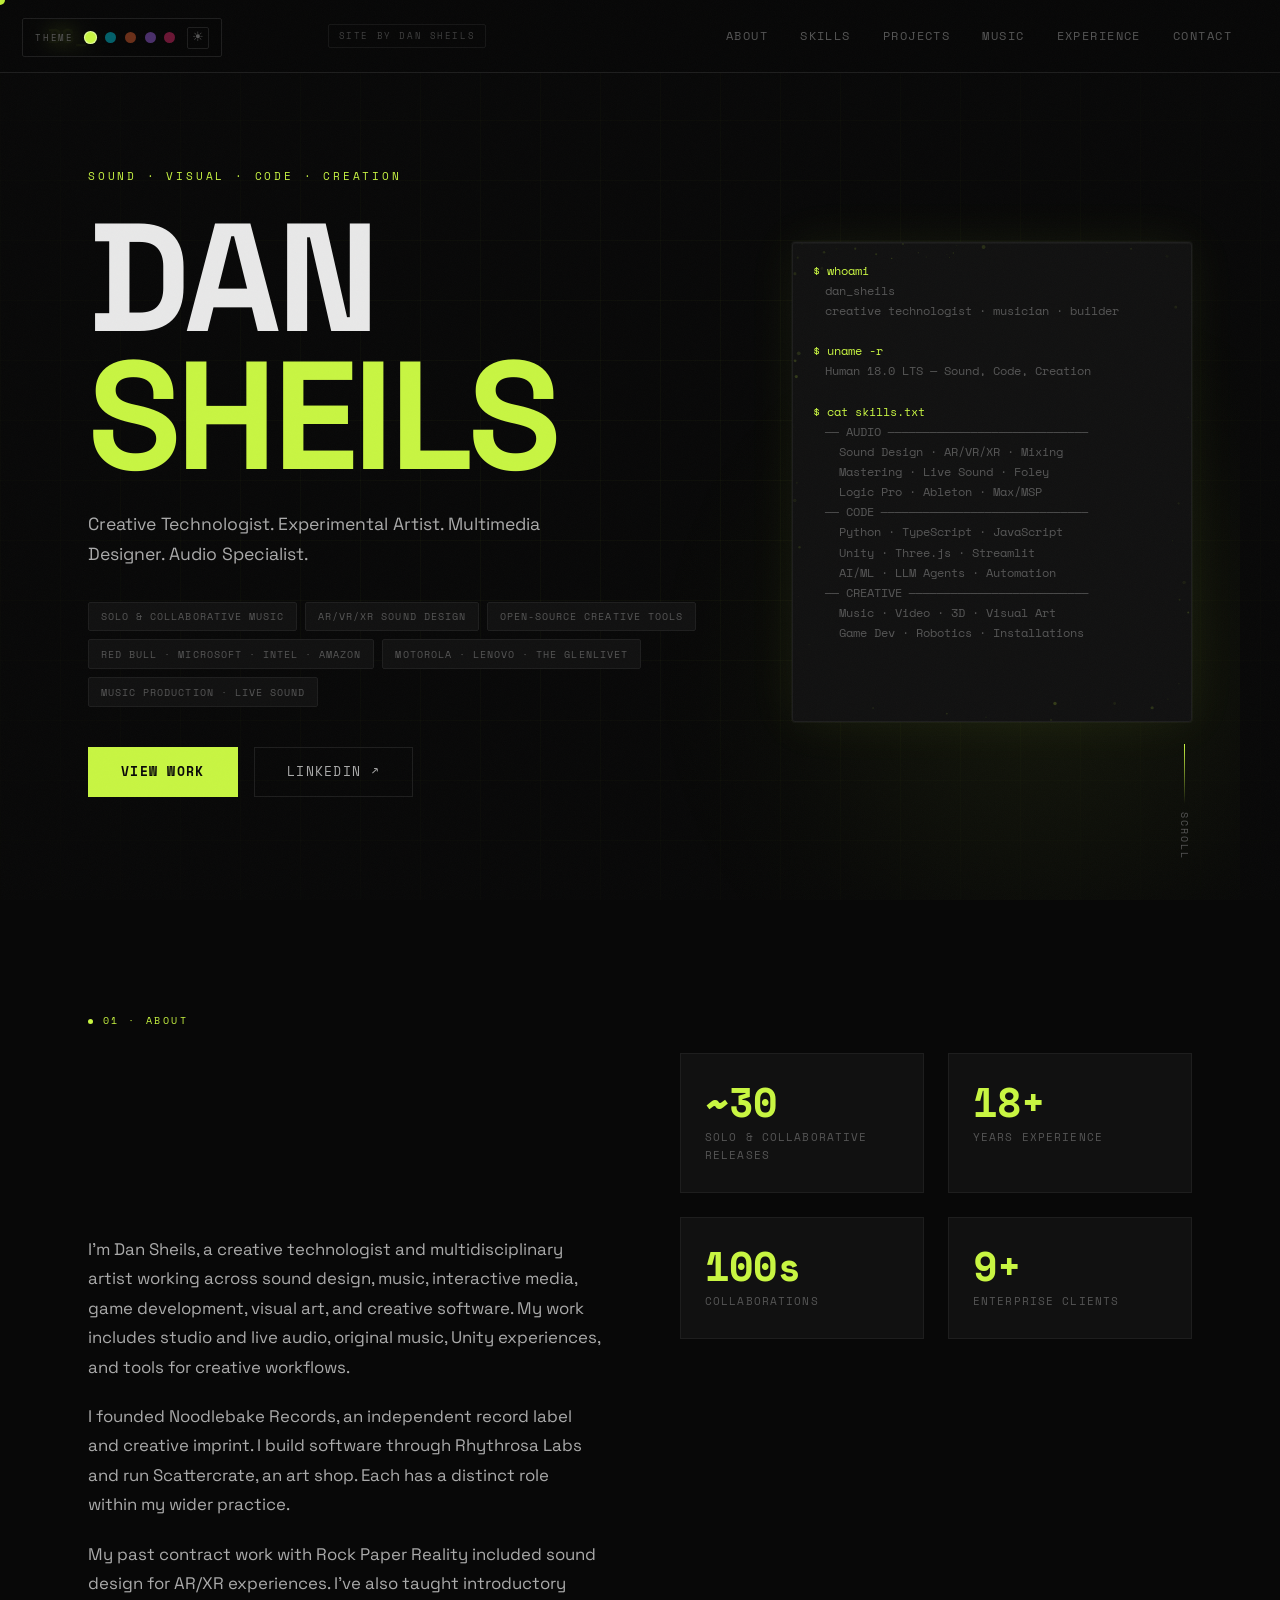
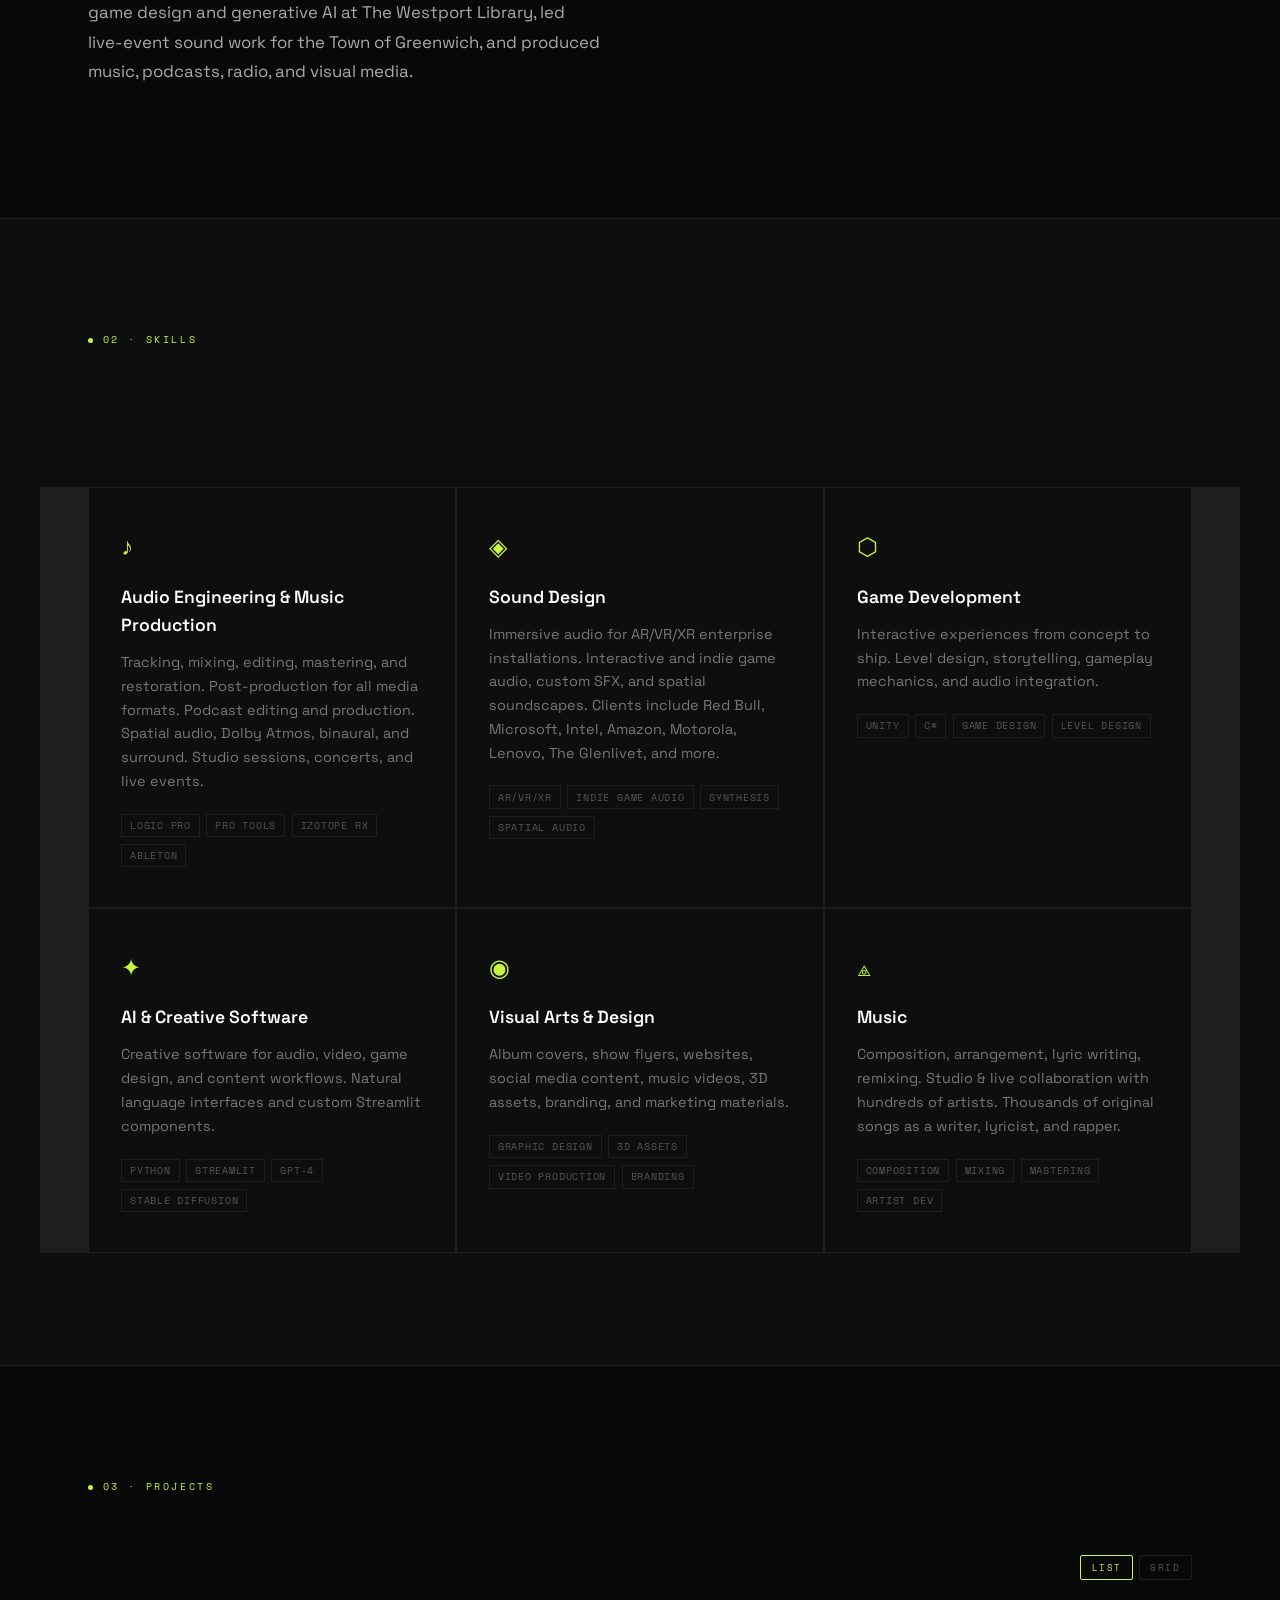
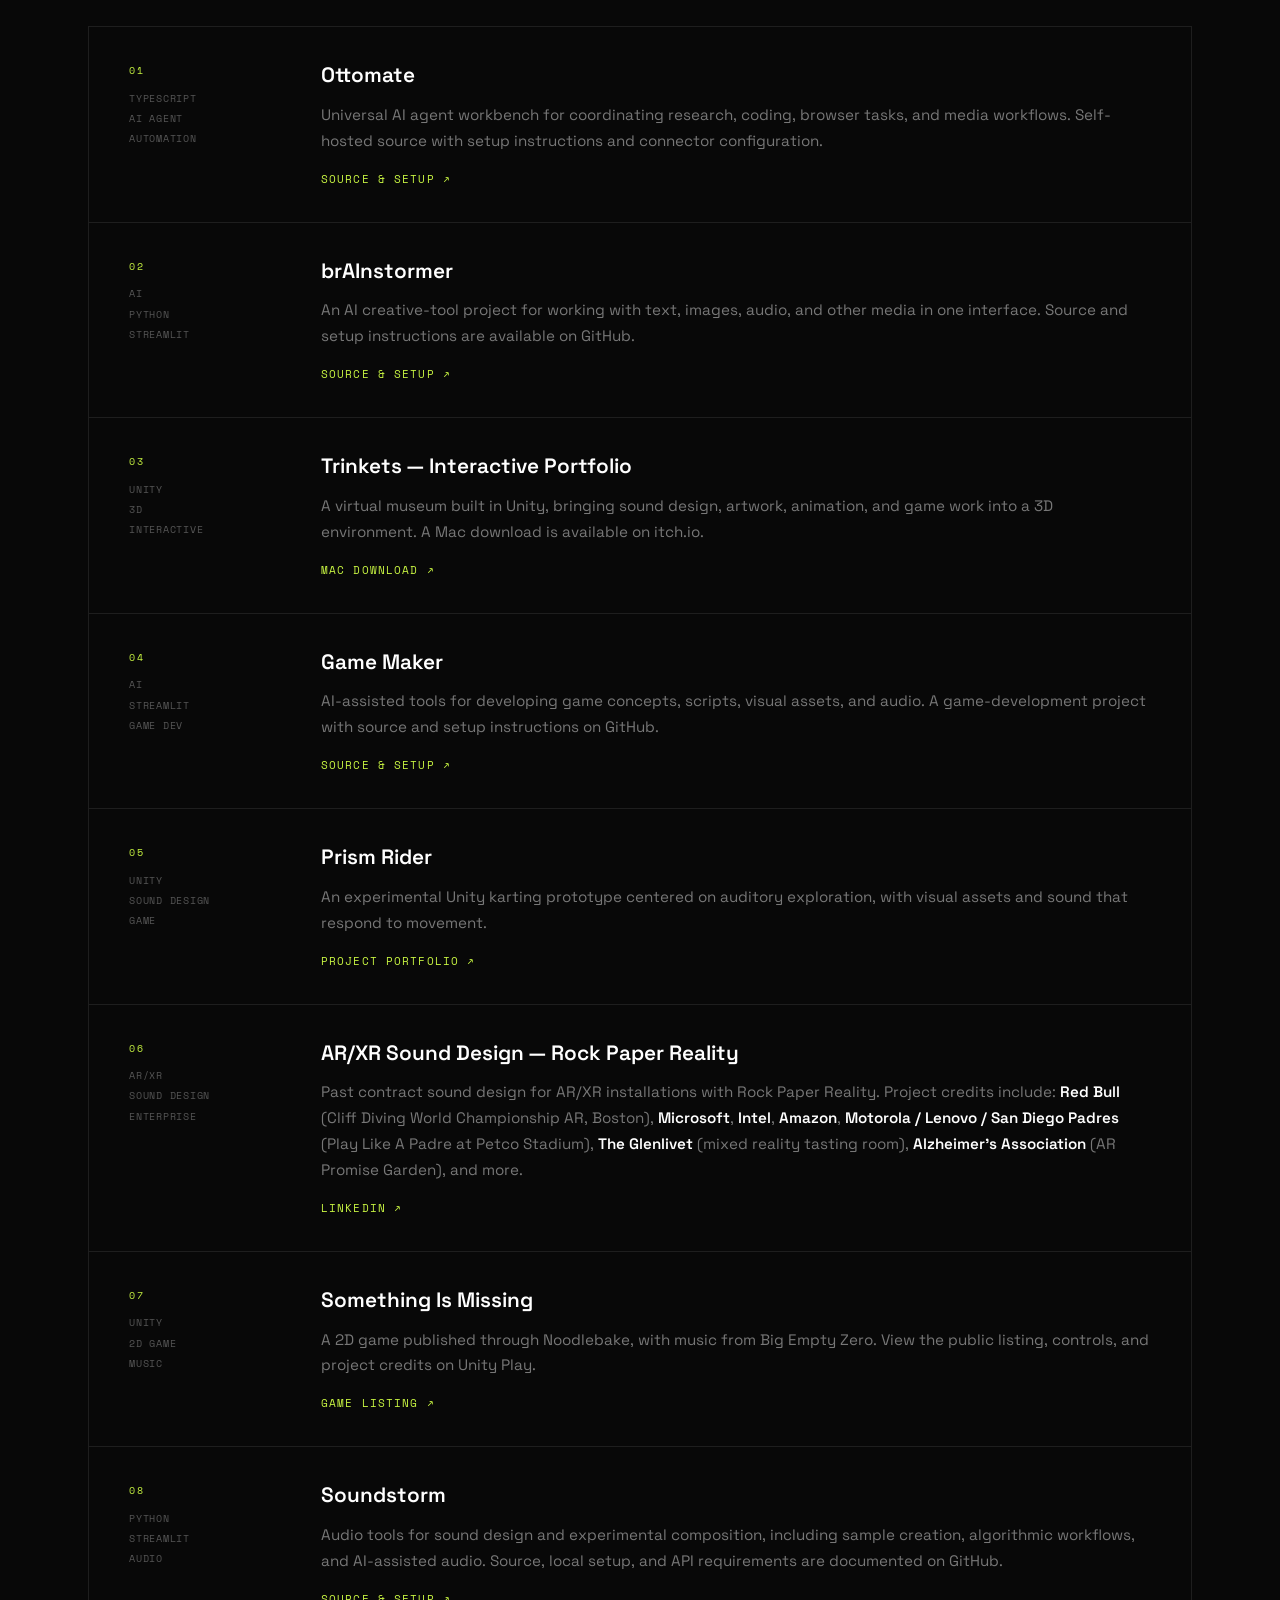
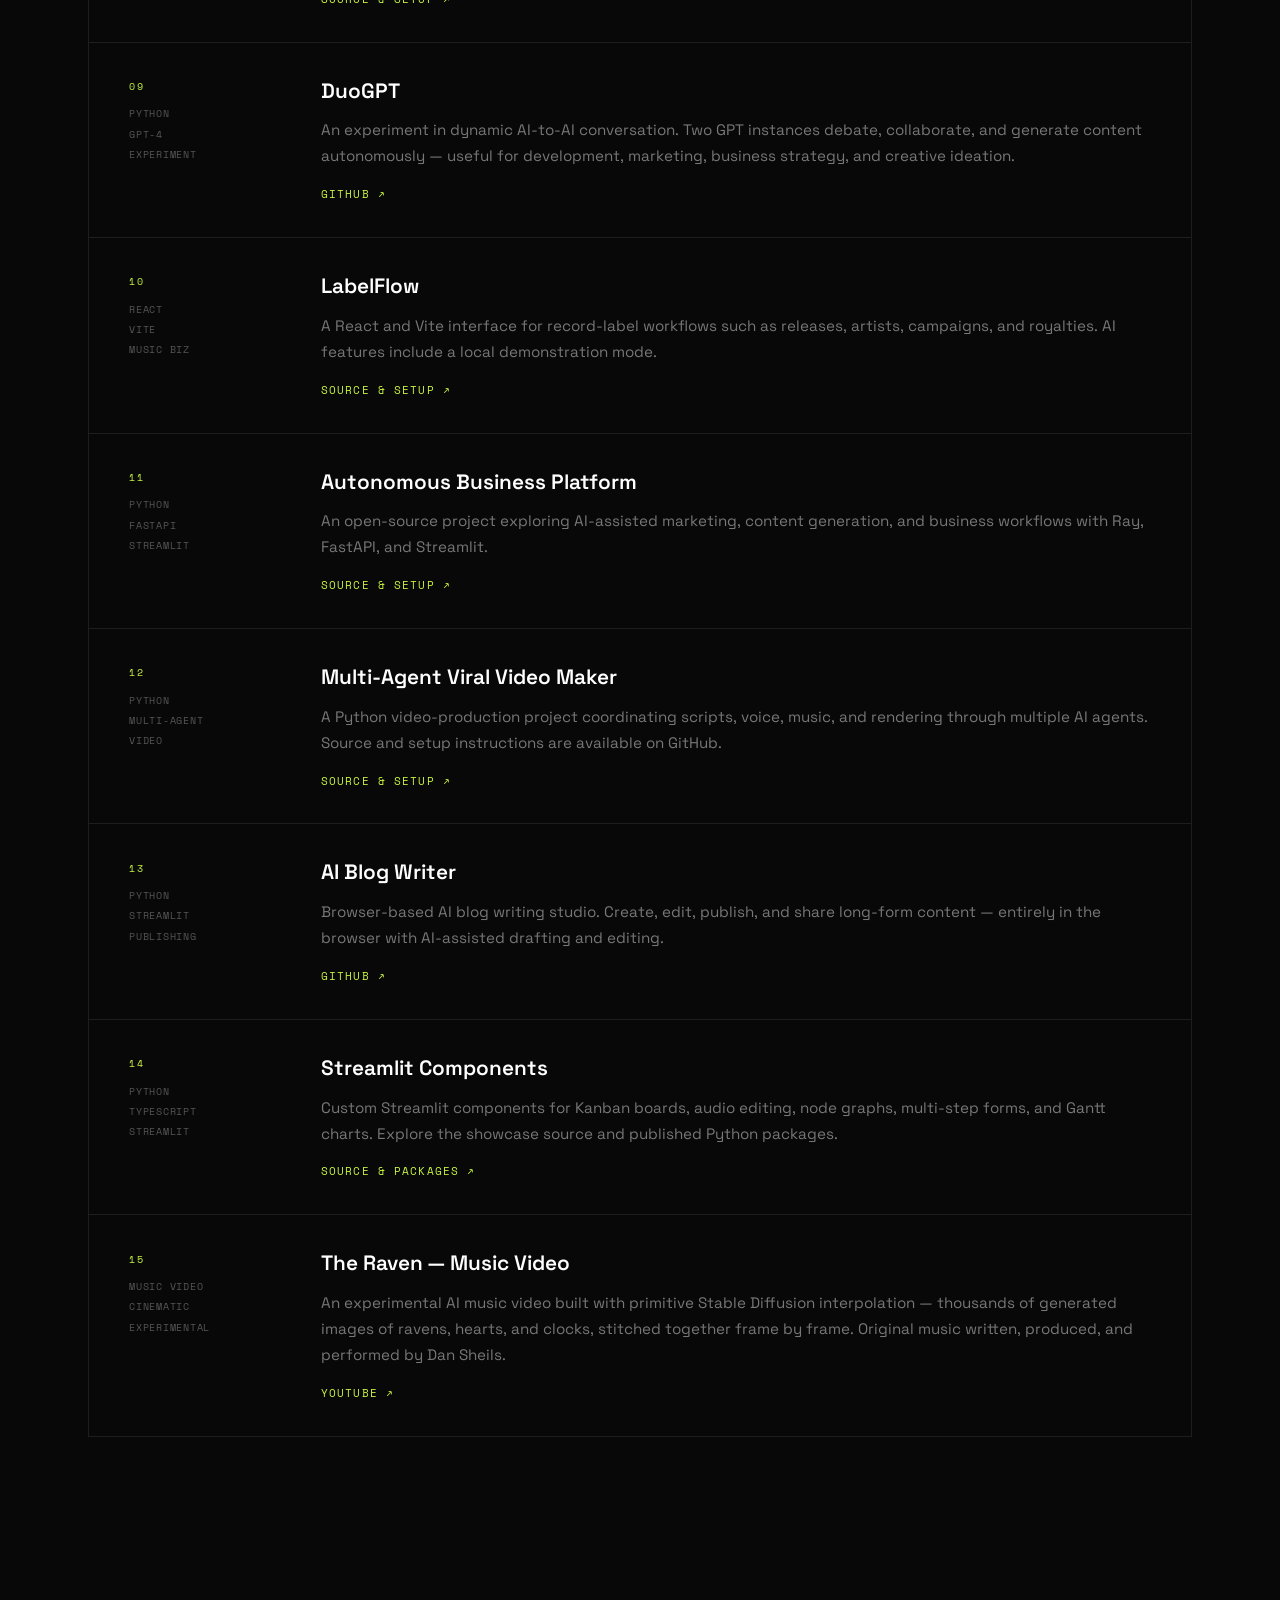
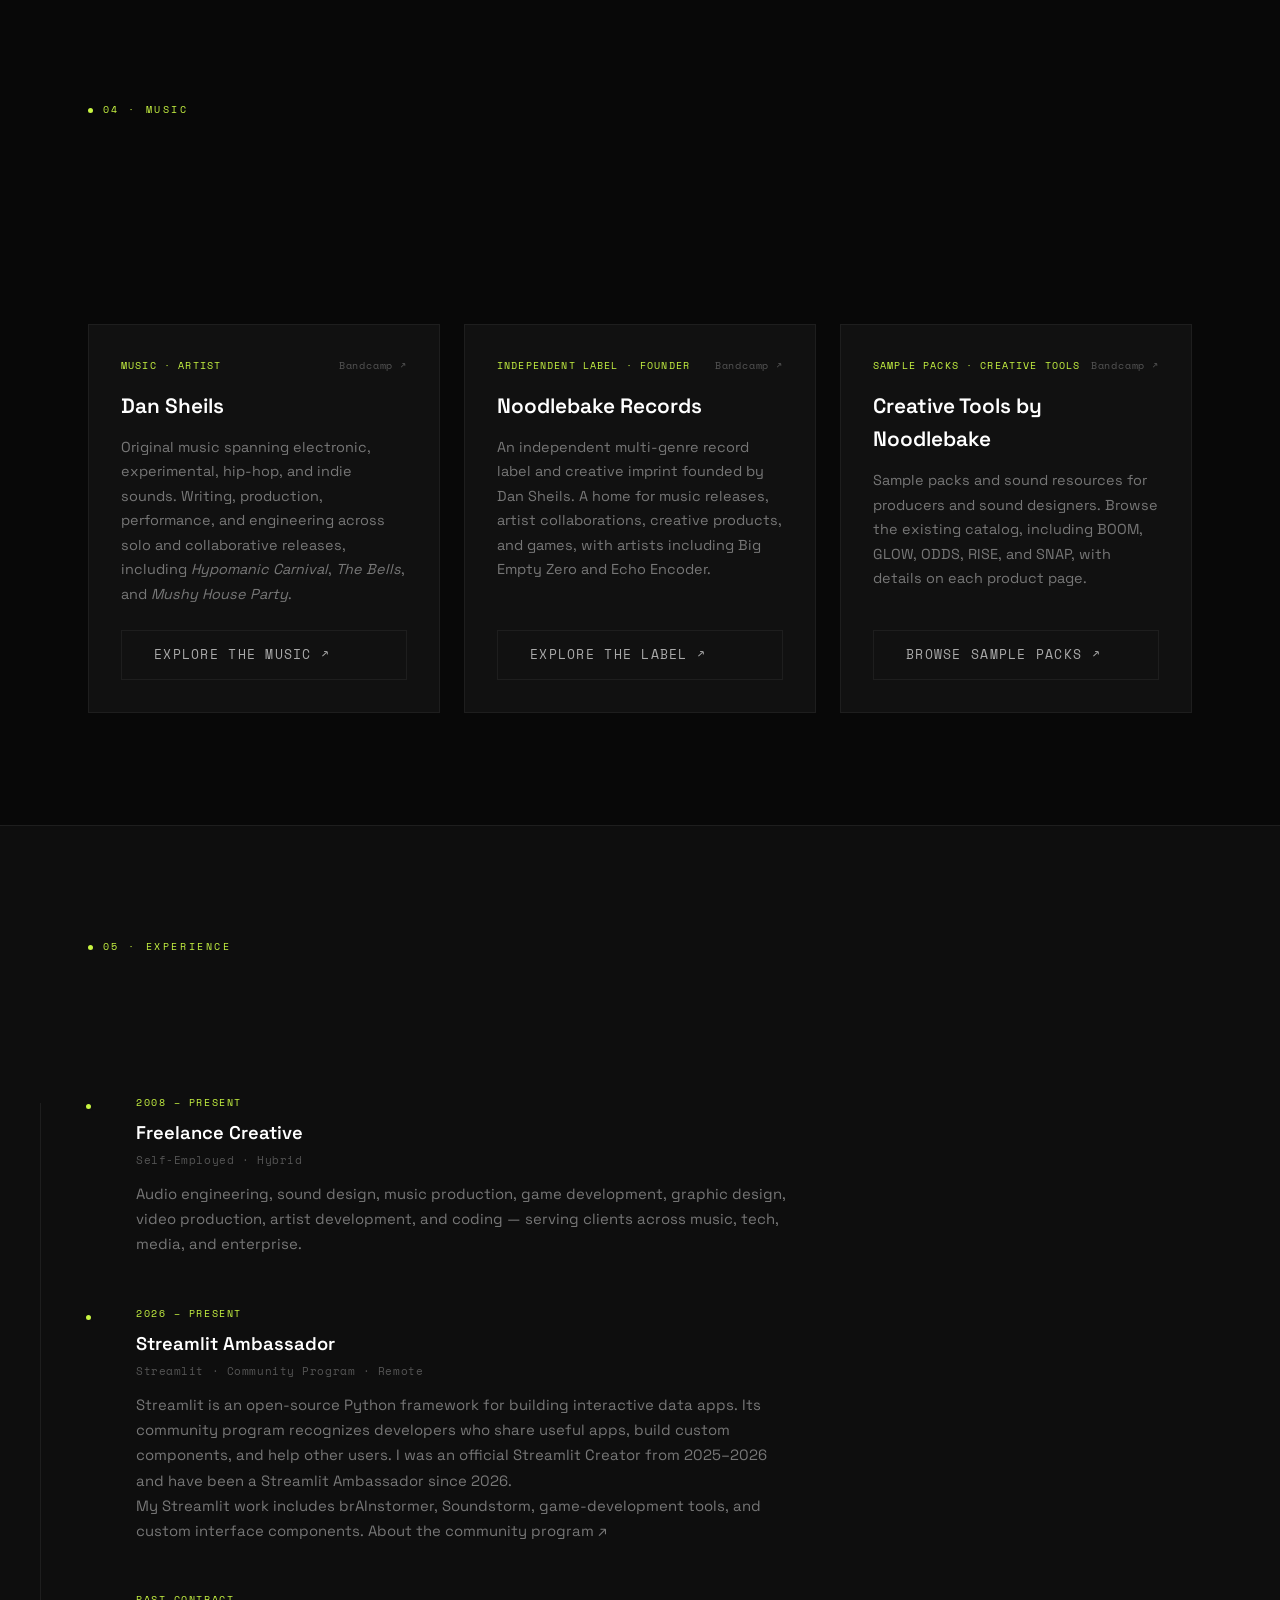
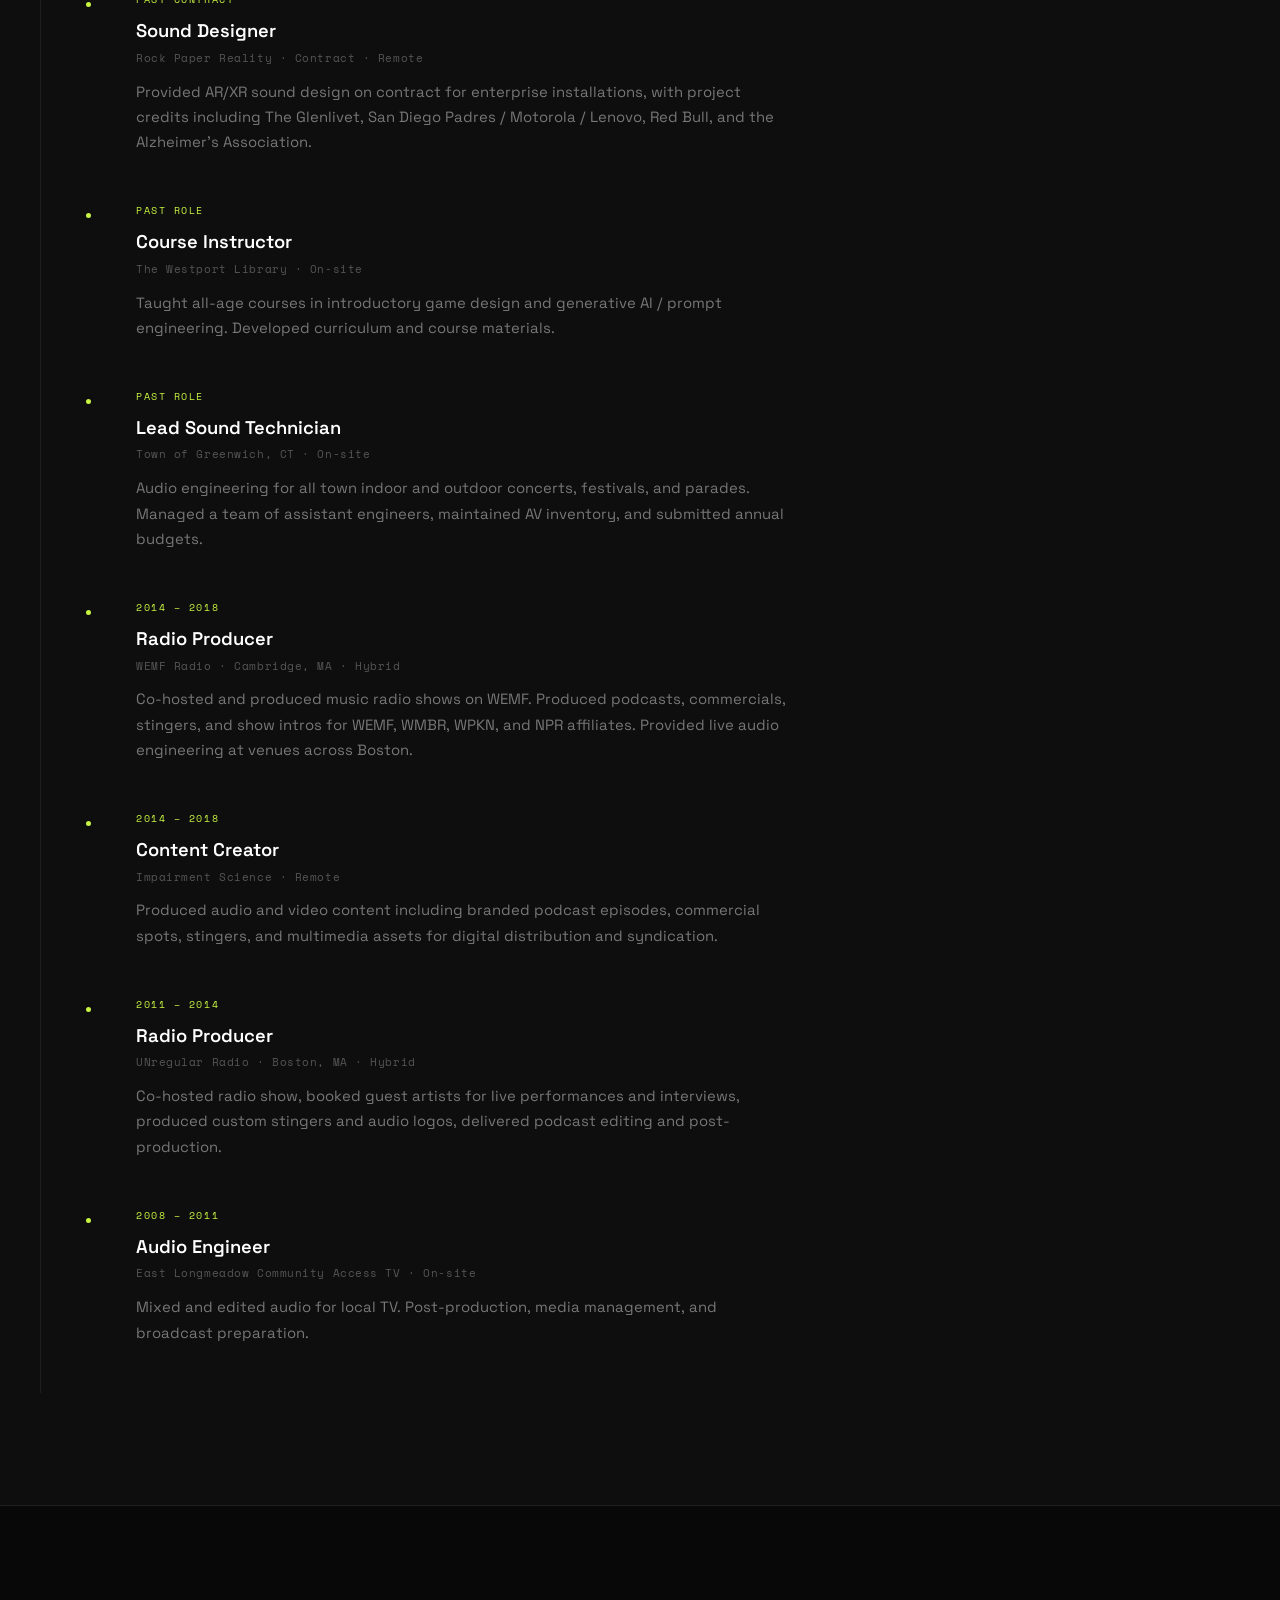
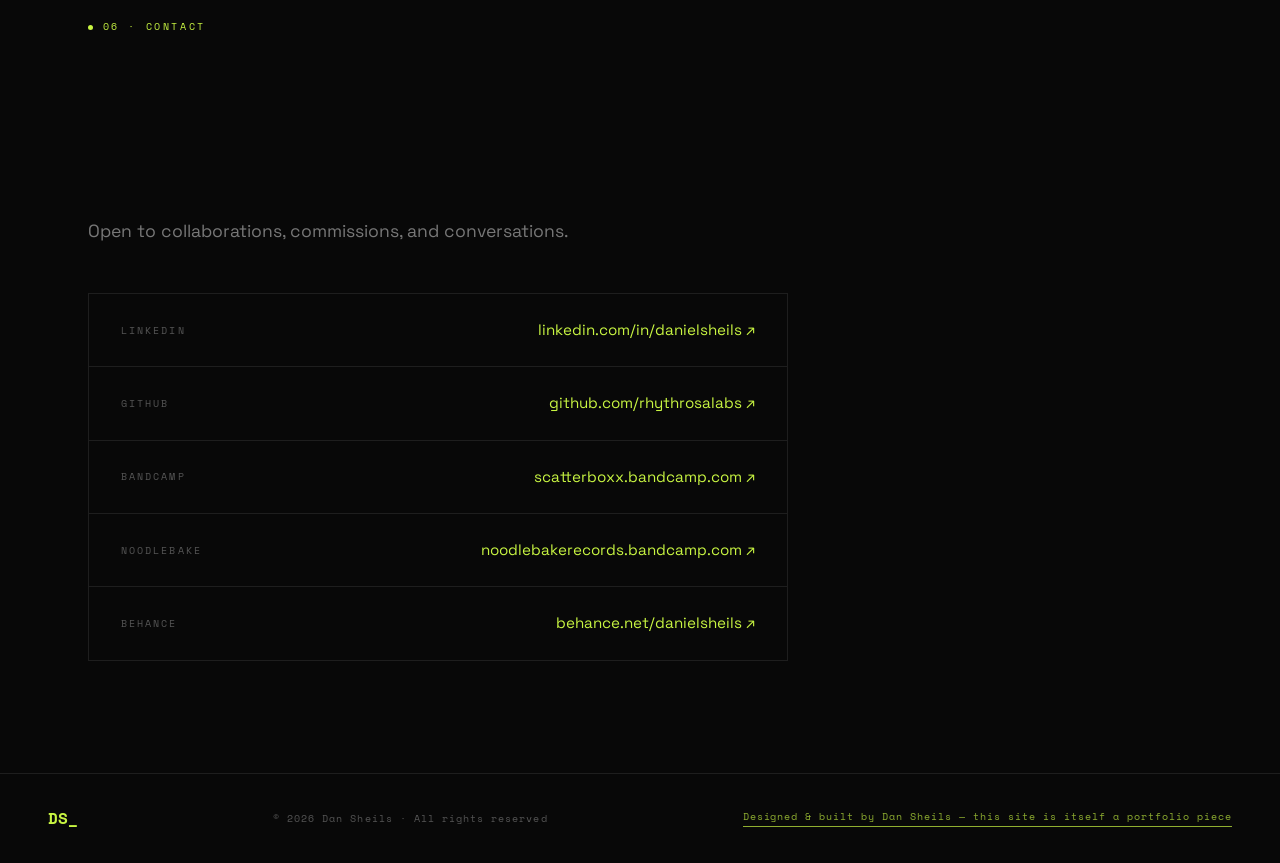
==== commit 62673e94: "Clarify Streamlit Ambassador role and Creator dates" ====
--- a/index.html
+++ b/index.html
@@ -502,11 +502,12 @@
 
       <div class="timeline-item">
         <div class="timeline-dot"></div>
-        <div class="timeline-date">APR 2025 – PRESENT</div>
-        <div class="timeline-body">
-          <h3>Creative Software &amp; Streamlit Tools</h3>
-          <div class="timeline-sub">Streamlit · Remote</div>
-          <p>Built creative tools with Streamlit, including brAInstormer, Soundstorm, game-development tooling, and custom interface components.</p>
+        <div class="timeline-date">2026 – PRESENT</div>
+        <div class="timeline-body">
+          <h3>Streamlit Ambassador</h3>
+          <div class="timeline-sub">Streamlit · Community Program · Remote</div>
+          <p>Streamlit is an open-source Python framework for building interactive data apps. Its community program recognizes developers who share useful apps, build custom components, and help other users. I was an official Streamlit Creator from 2025–2026 and have been a Streamlit Ambassador since 2026.</p>
+          <p>My Streamlit work includes brAInstormer, Soundstorm, game-development tools, and custom interface components. <a href="https://streamlit.io/become-a-creator" target="_blank">About the community program ↗</a></p>
         </div>
       </div>
 
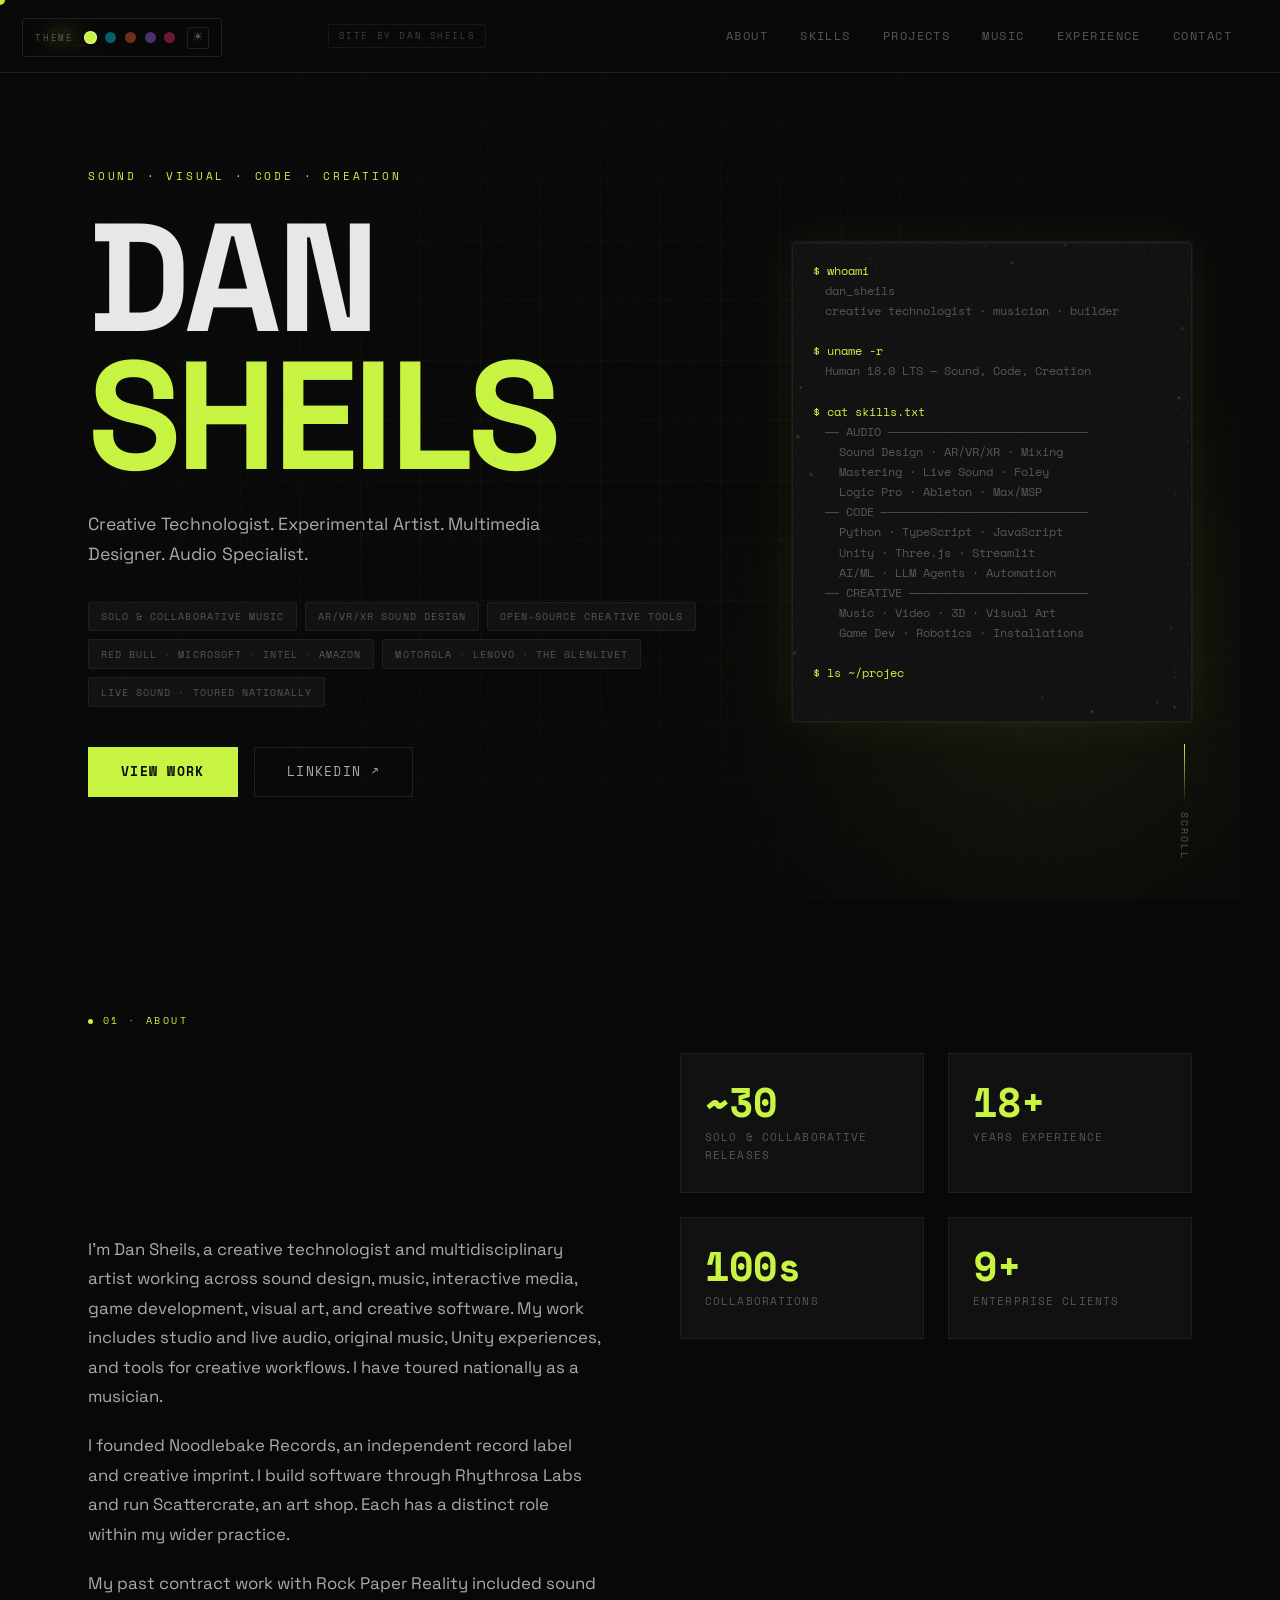
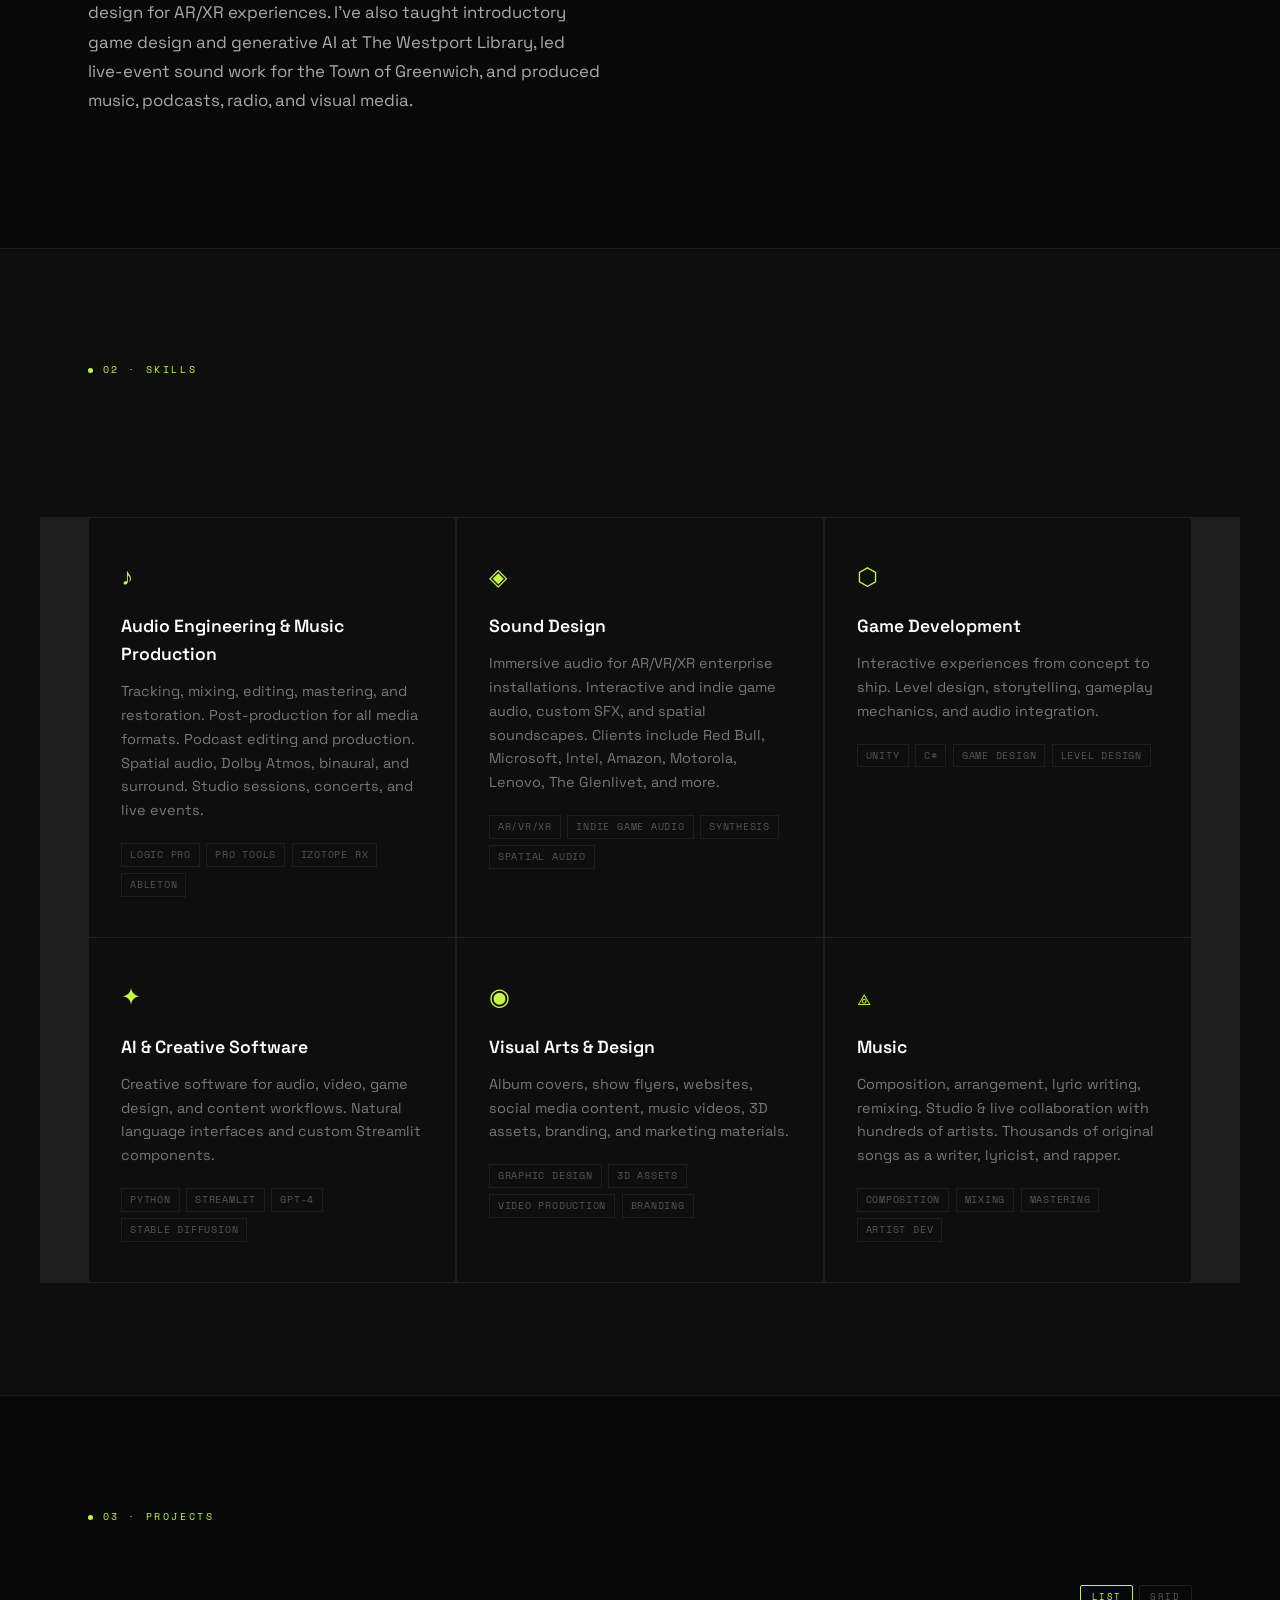
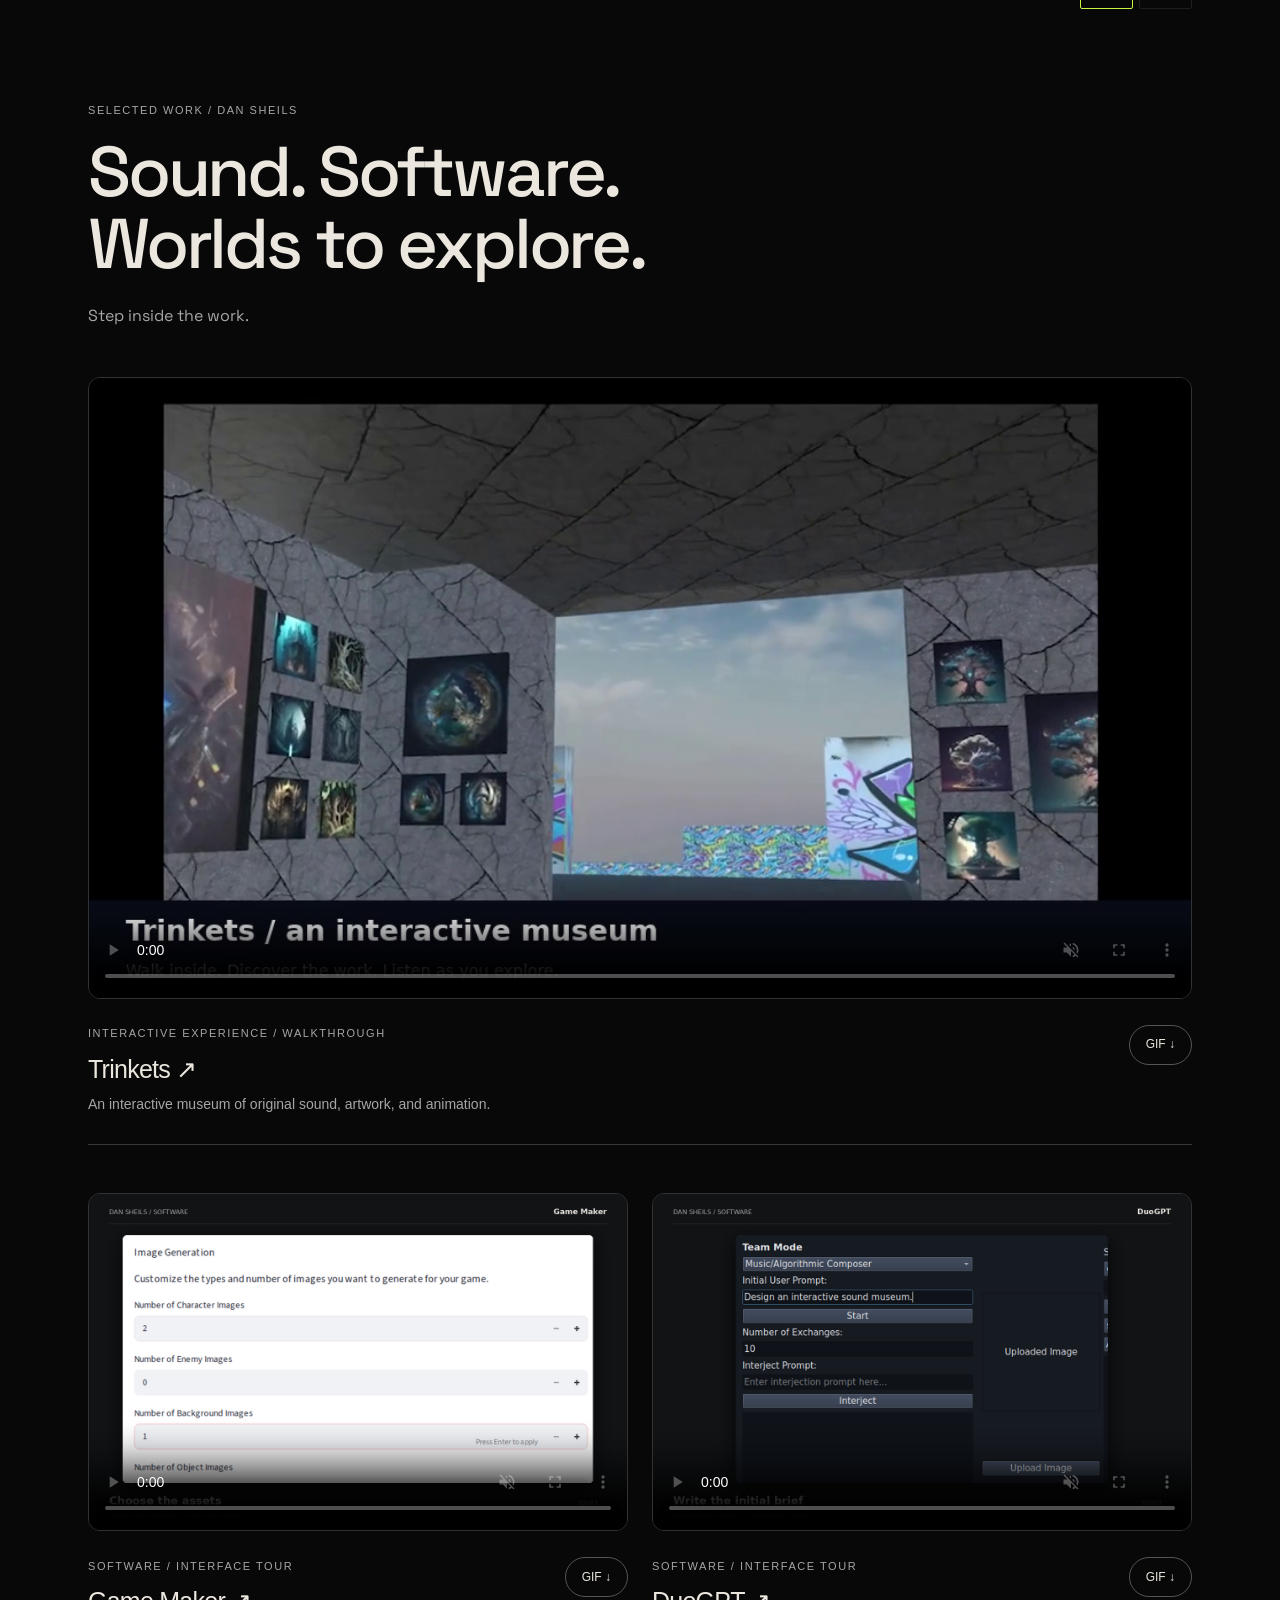
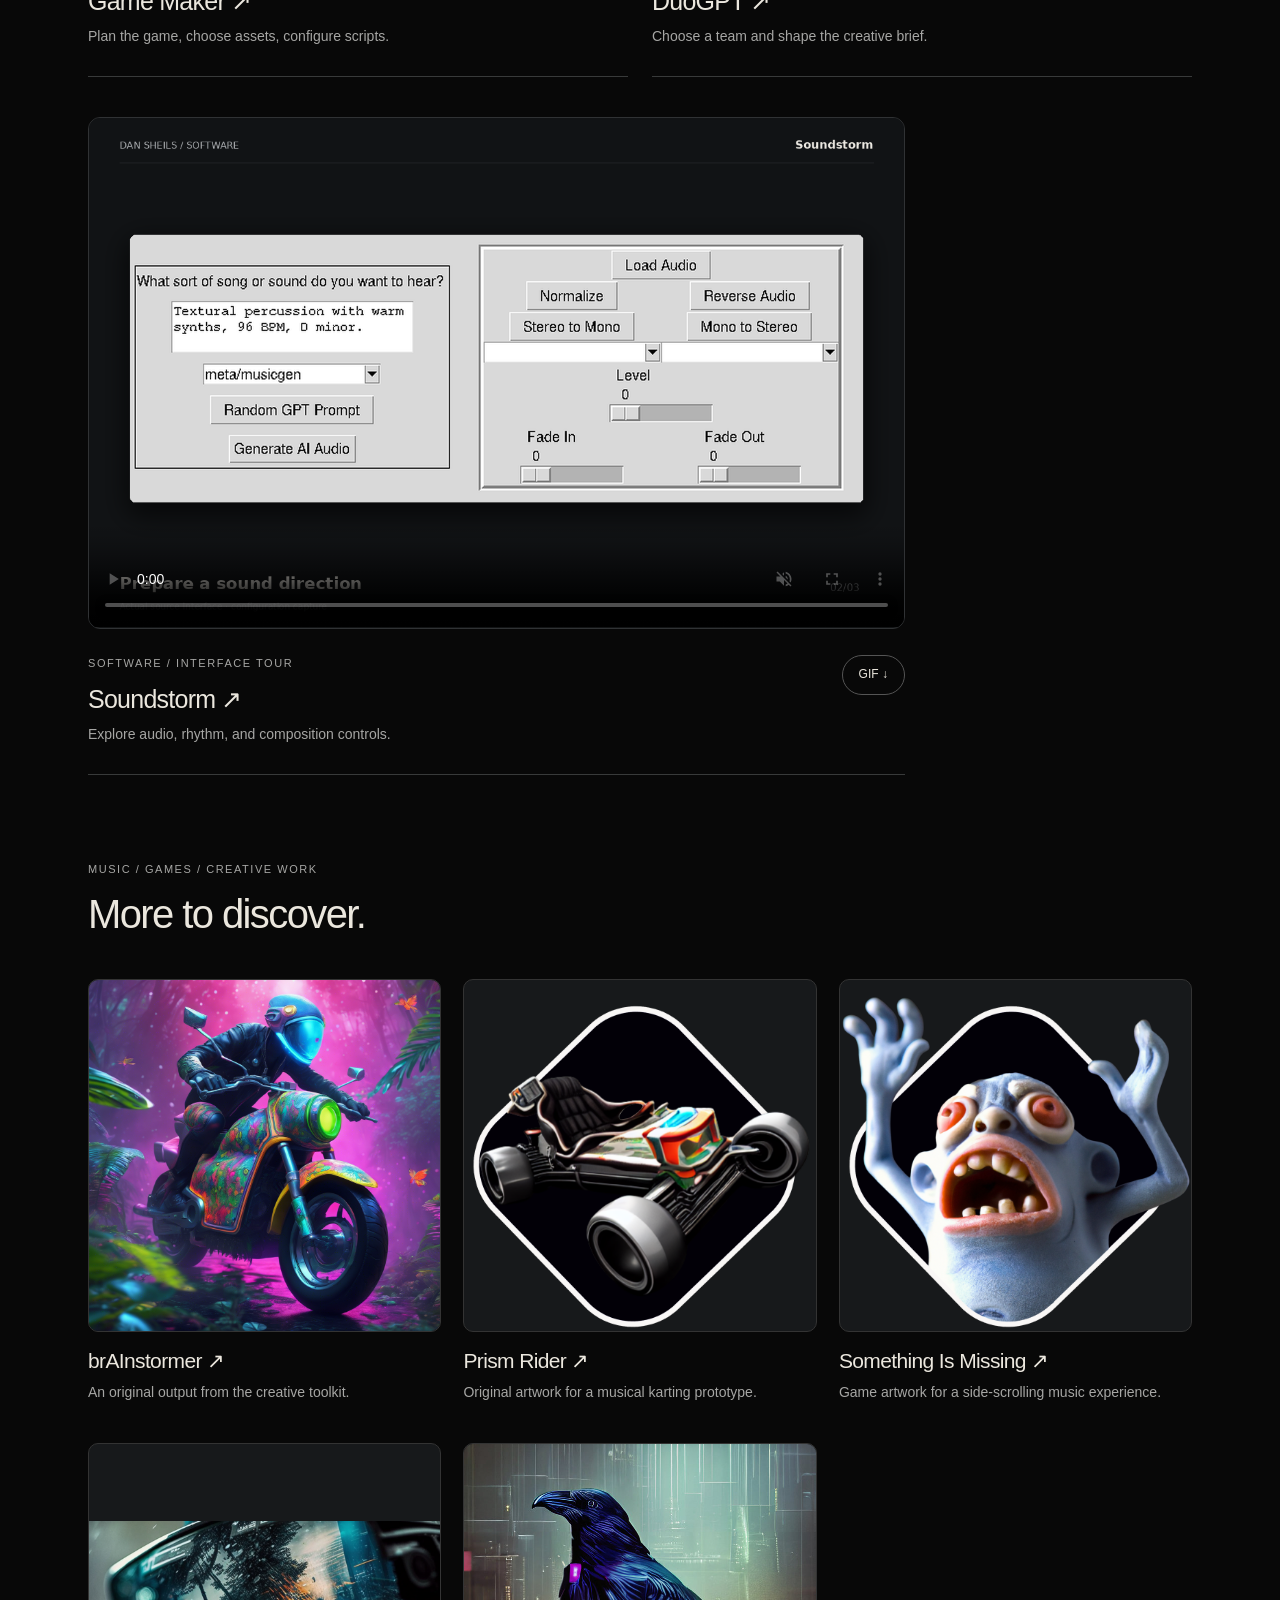
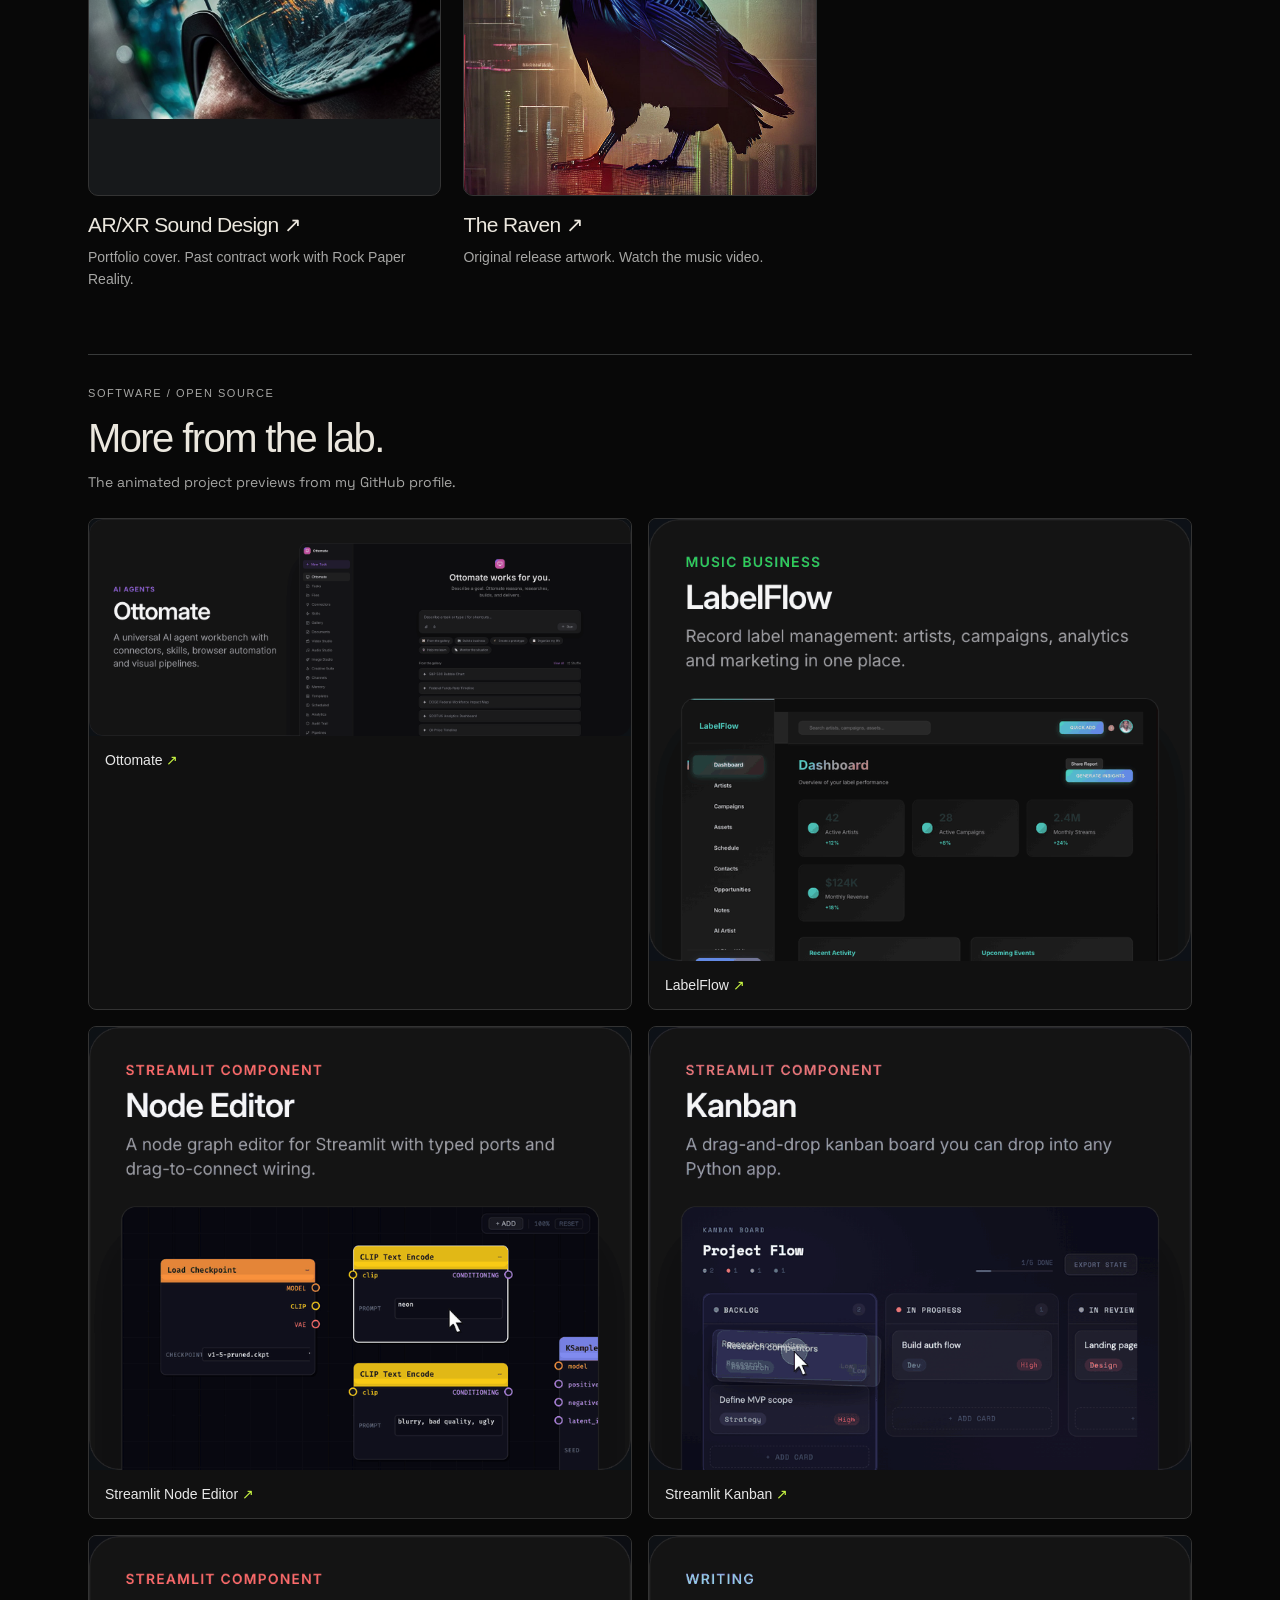
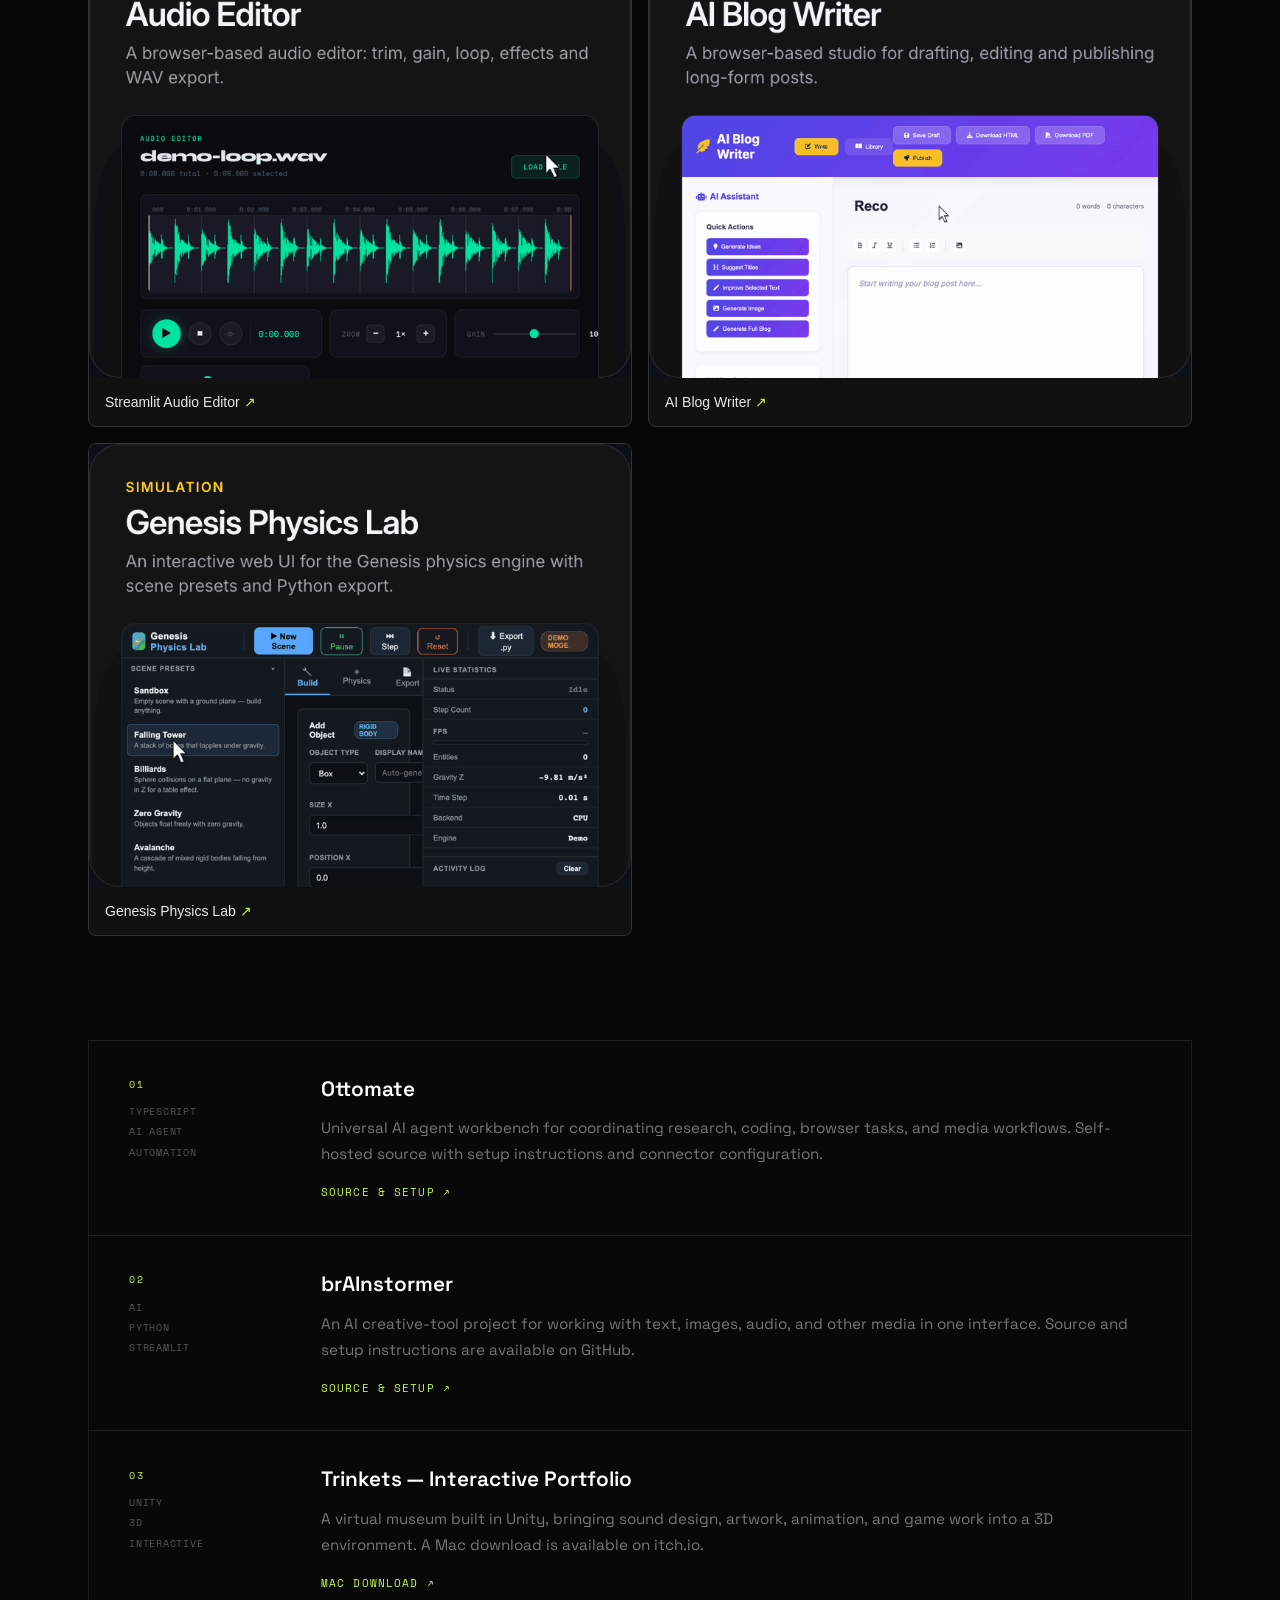
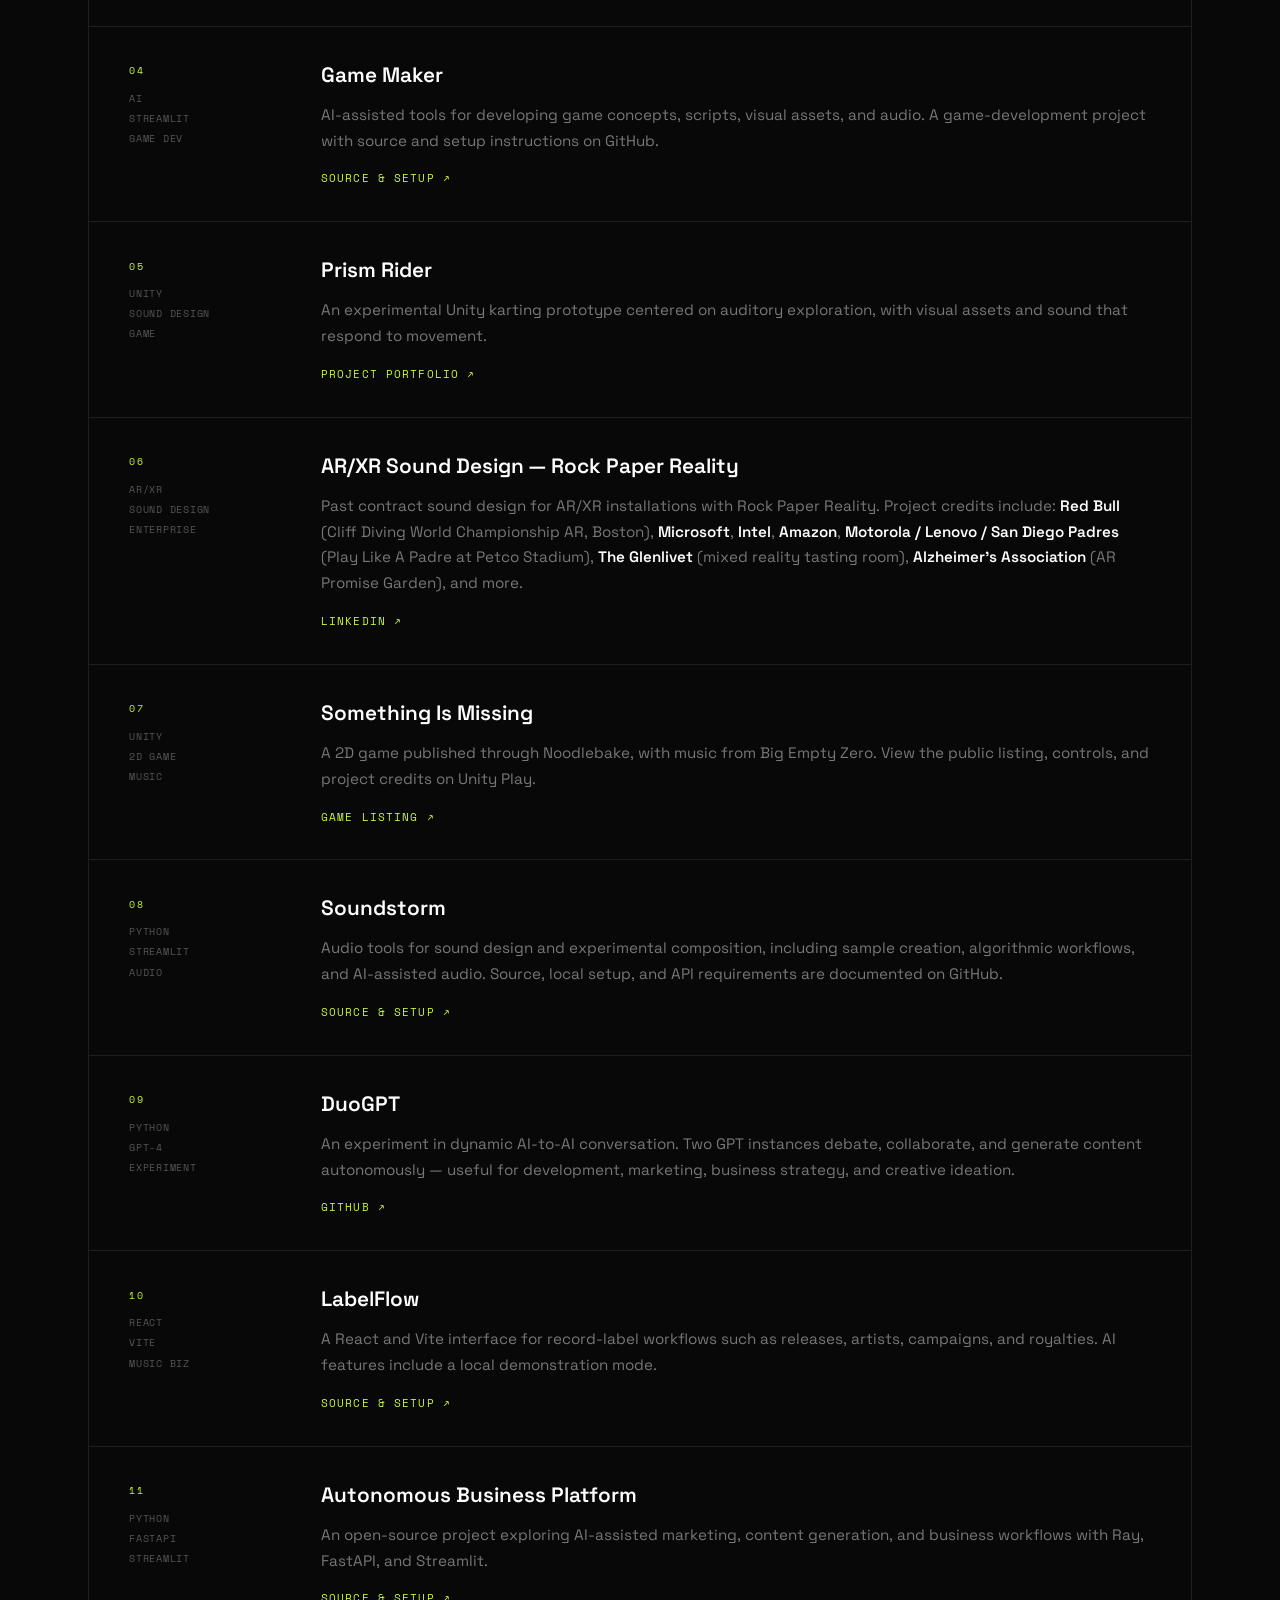
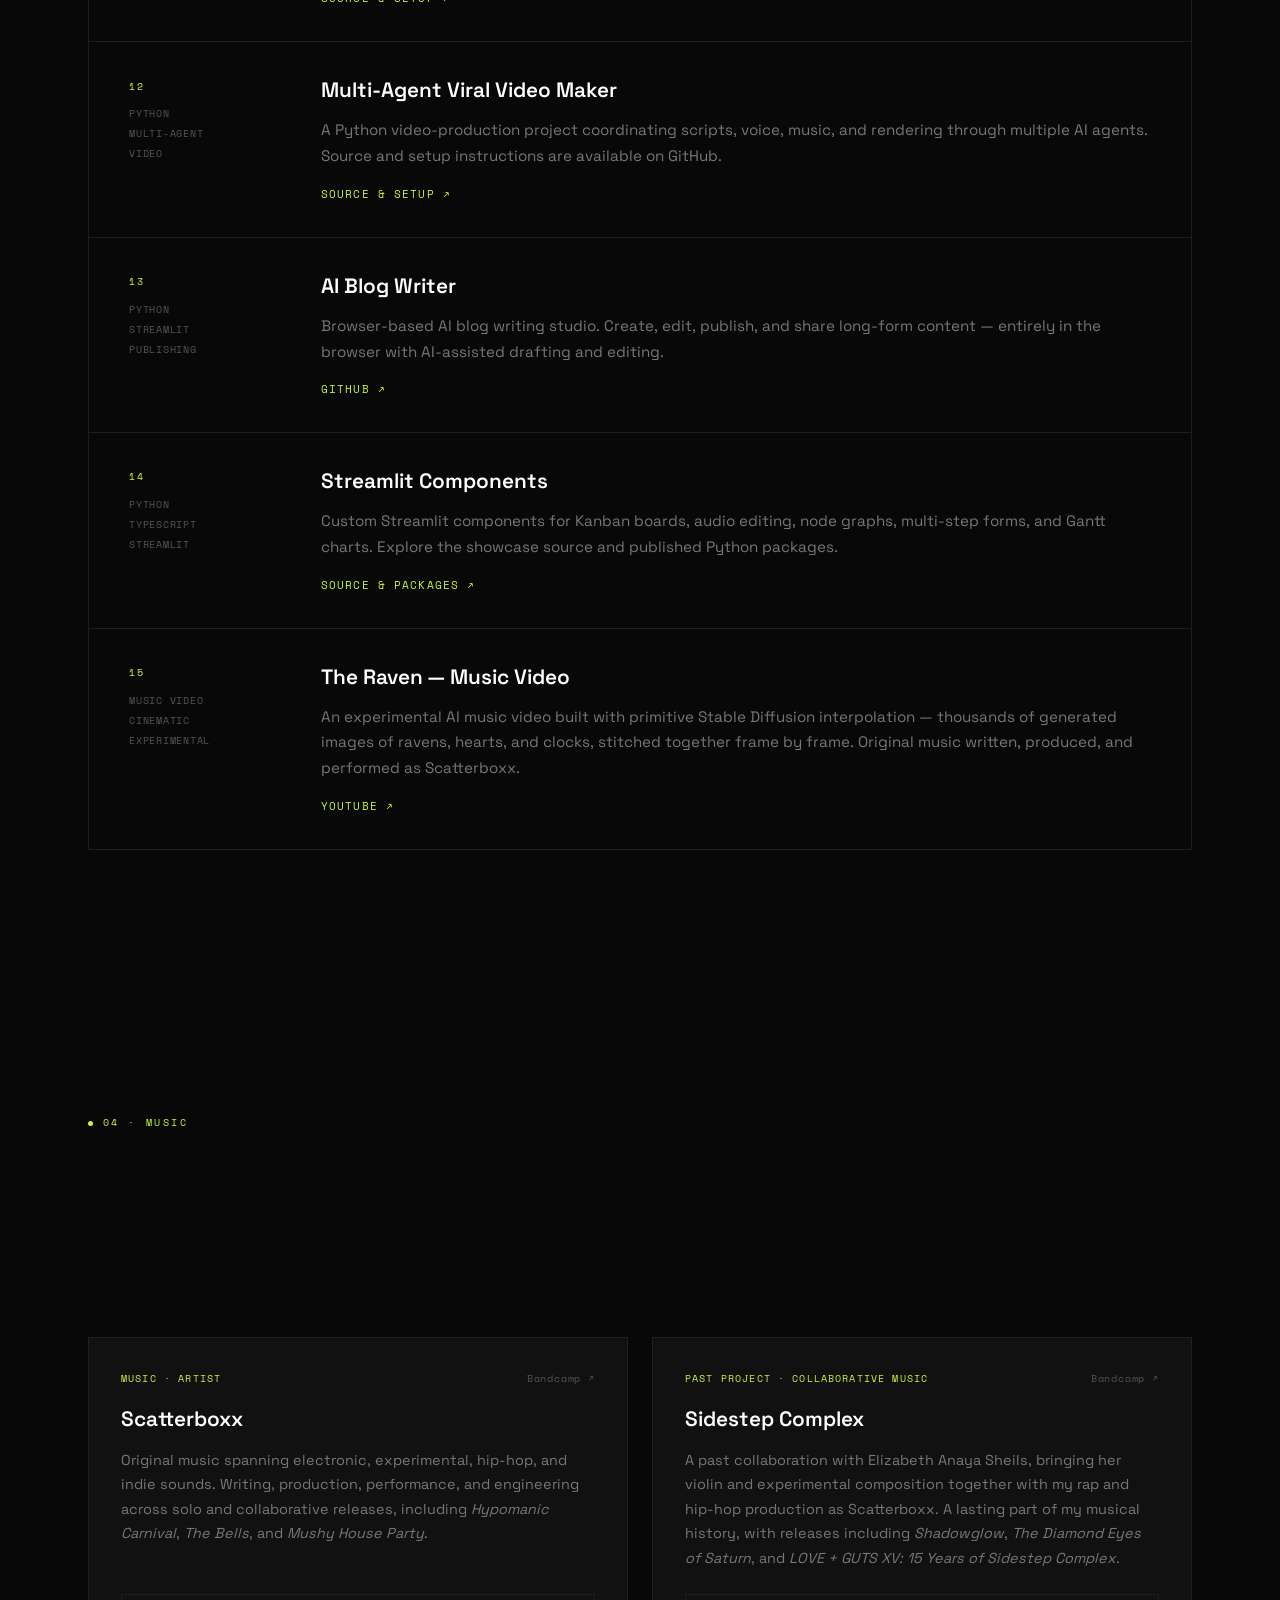
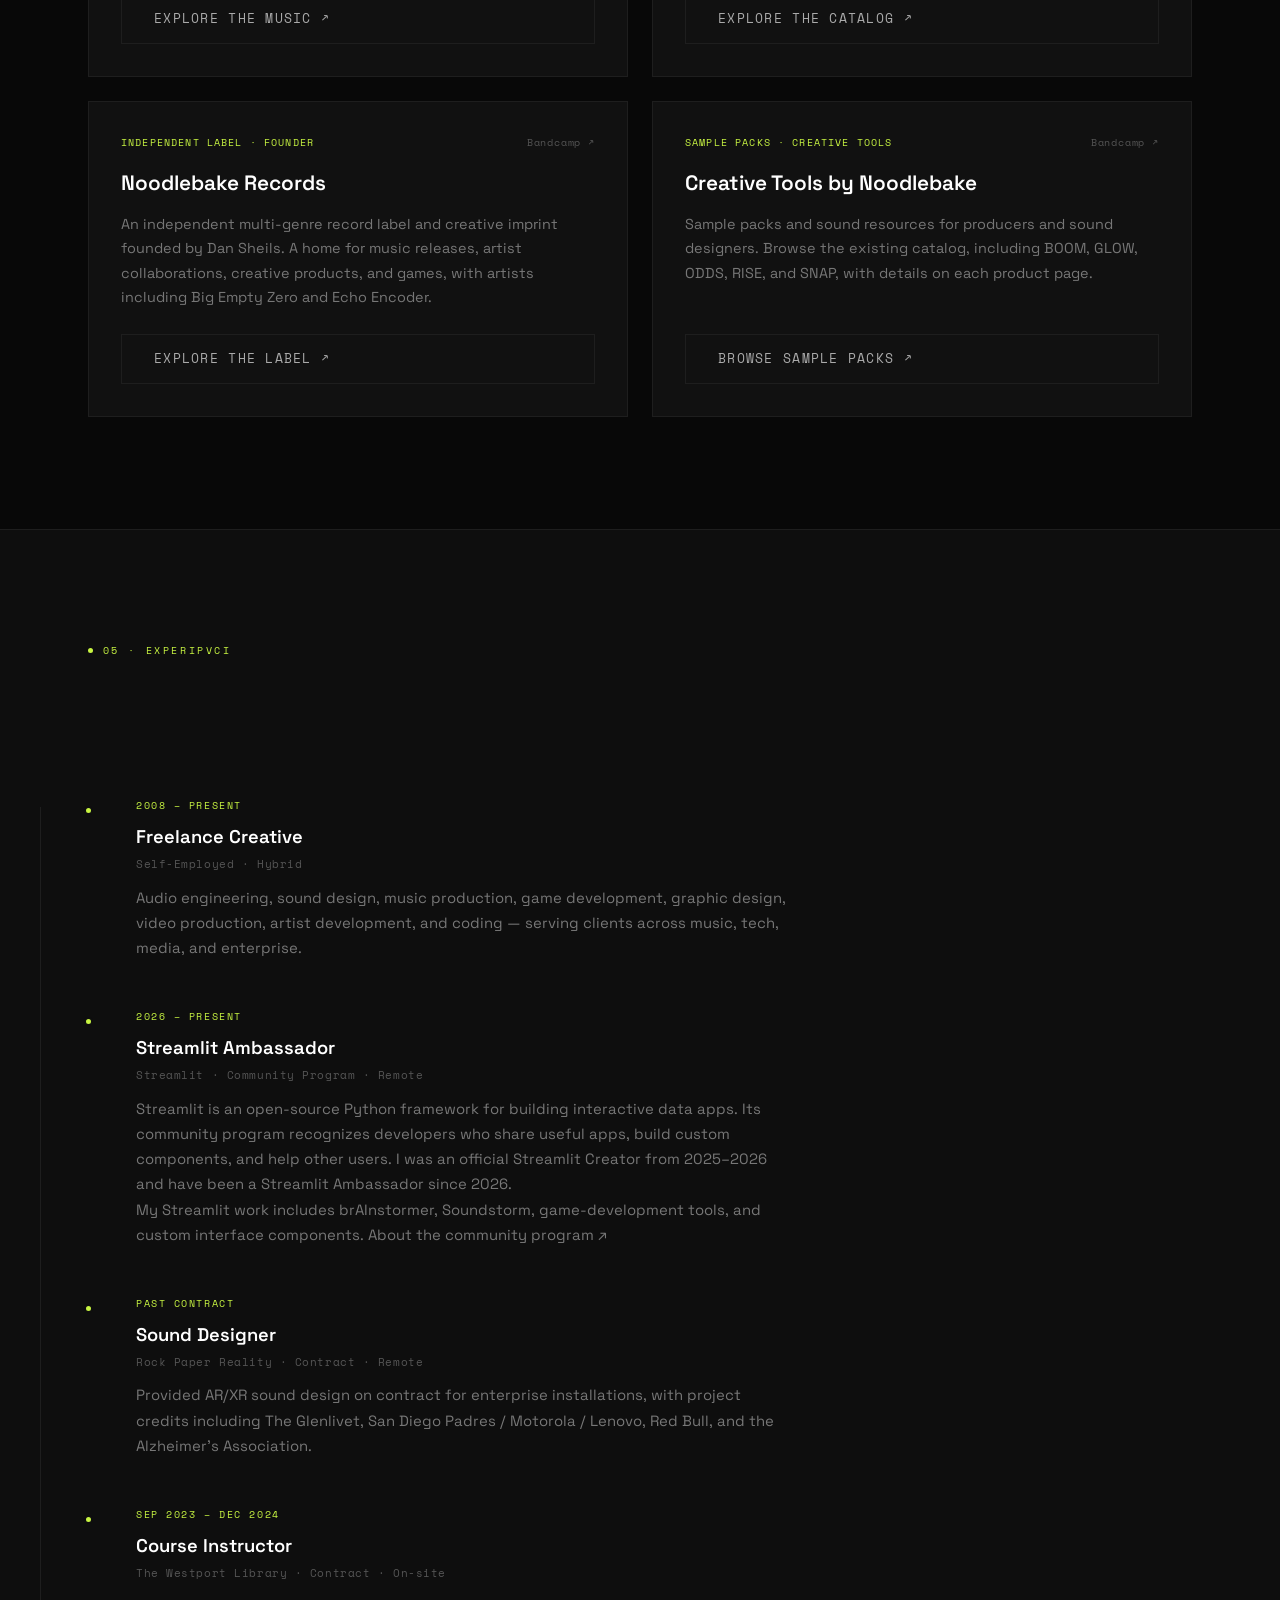
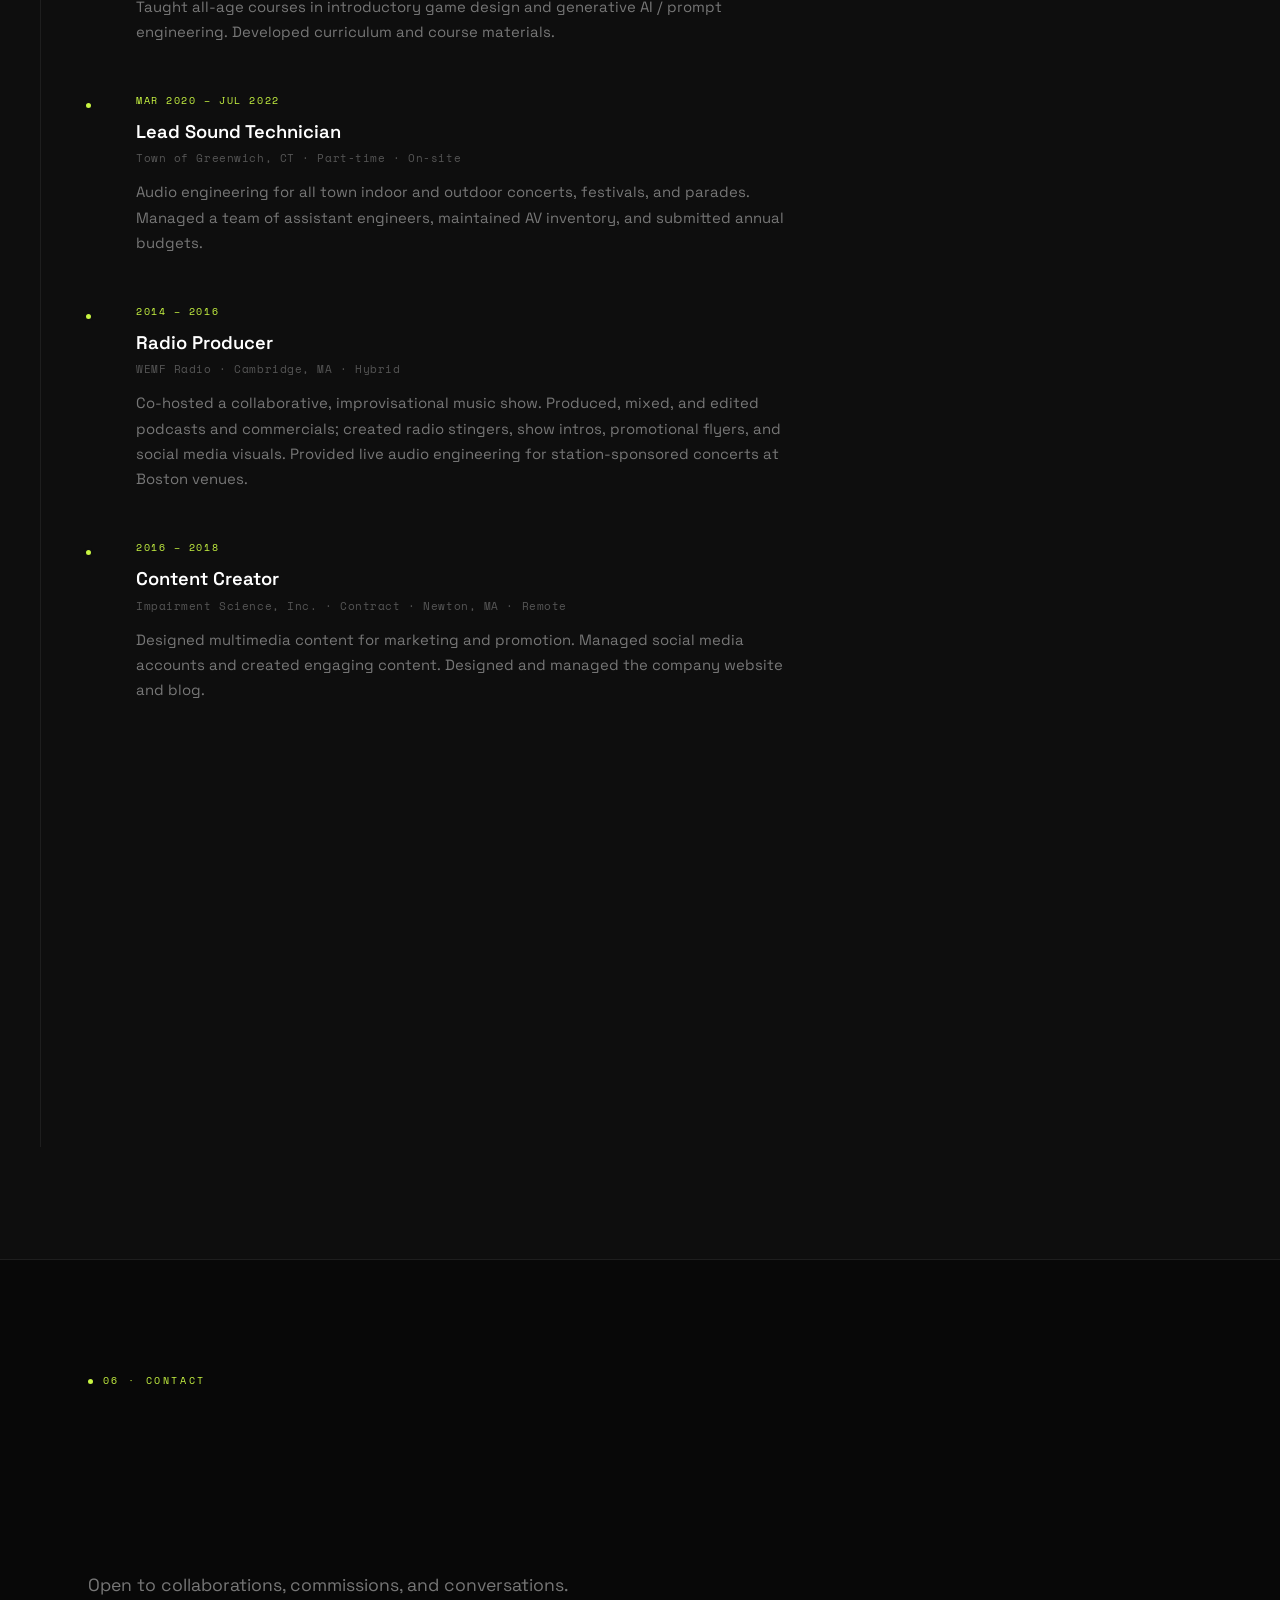
==== commit 013a8bf6: "Publish completed Dan Sheils portfolio package v5 Publish the approved interface tours, unchanged Tr" ====
--- a/index.html
+++ b/index.html
@@ -10,6 +10,7 @@
   <link rel="preconnect" href="https://fonts.gstatic.com" crossorigin />
   <link href="https://fonts.googleapis.com/css2?family=Space+Grotesk:wght@300;400;500;600;700&family=Space+Mono:ital,wght@0,400;0,700;1,400&display=swap" rel="stylesheet" />
   <link rel="stylesheet" href="style.css" />
+  <link rel="stylesheet" href="proof.css" />
 </head>
 <body>
   <!-- Noise overlay -->
@@ -65,7 +66,7 @@
         <span class="badge">Open-Source Creative Tools</span>
         <span class="badge">Red Bull · Microsoft · Intel · Amazon</span>
         <span class="badge">Motorola · Lenovo · The Glenlivet</span>
-        <span class="badge">Music Production · Live Sound</span>
+        <span class="badge">Live Sound · Toured Nationally</span>
       </div>
       <div class="hero-cta">
         <a href="#projects" class="btn-primary">View Work</a>
@@ -90,7 +91,7 @@
       <div class="about-text">
         <h2 class="section-title">An Artist Who<br /><span class="accent">Builds Things.</span></h2>
         <p>
-          I'm Dan Sheils, a creative technologist and multidisciplinary artist working across sound design, music, interactive media, game development, visual art, and creative software. My work includes studio and live audio, original music, Unity experiences, and tools for creative workflows.
+          I'm Dan Sheils, a creative technologist and multidisciplinary artist working across sound design, music, interactive media, game development, visual art, and creative software. My work includes studio and live audio, original music, Unity experiences, and tools for creative workflows. I have toured nationally as a musician.
         </p>
         <p>
           I founded <a href="https://noodlebakerecords.bandcamp.com/" target="_blank">Noodlebake Records</a>, an independent record label and creative imprint. I build software through <a href="https://github.com/RhythrosaLabs" target="_blank">Rhythrosa Labs</a> and run <a href="https://scattercrate.com/" target="_blank">Scattercrate</a>, an art shop. Each has a distinct role within my wider practice.
@@ -188,6 +189,36 @@
         <button class="pview-btn" id="viewGrid" title="Grid view">GRID</button>
       </div>
     </div>
+<div class="proof-work" id="motion-work"><div class="proof-intro"><span class="proof-type">SELECTED WORK / DAN SHEILS</span><h3>Sound. Software.<br>Worlds to explore.</h3><p>Step inside the work.</p></div><article class="proof-film proof-feature">
+ <div class="proof-media"><video src="assets/previews/trinkets.mp4" poster="assets/previews/trinkets.png" controls muted loop playsinline preload="metadata" aria-label="Trinkets walkthrough"></video></div>
+ <div class="proof-caption"><div><span class="proof-type">INTERACTIVE EXPERIENCE / WALKTHROUGH</span><h4><a href="https://noodlebake.itch.io/trinkets" target="_blank" rel="noopener noreferrer">Trinkets ↗</a></h4><p>An interactive museum of original sound, artwork, and animation.</p></div><a class="proof-download" href="assets/previews/trinkets.gif" download>GIF ↓</a></div></article><div class="proof-software"><article class="proof-film">
+ <div class="proof-media"><video src="assets/previews/game-maker.mp4" poster="assets/previews/game-maker.png" controls muted loop playsinline preload="metadata" aria-label="Game Maker source interface tour"></video></div>
+ <div class="proof-caption"><div><span class="proof-type">SOFTWARE / INTERFACE TOUR</span><h4><a href="https://github.com/RhythrosaLabs/game-maker-public-dev" target="_blank" rel="noopener noreferrer">Game Maker ↗</a></h4><p>Plan the game, choose assets, configure scripts.</p></div><a class="proof-download" href="assets/previews/game-maker.gif" download>GIF ↓</a></div></article><article class="proof-film">
+ <div class="proof-media"><video src="assets/previews/duogpt.mp4" poster="assets/previews/duogpt.png" controls muted loop playsinline preload="metadata" aria-label="DuoGPT source interface tour"></video></div>
+ <div class="proof-caption"><div><span class="proof-type">SOFTWARE / INTERFACE TOUR</span><h4><a href="https://github.com/RhythrosaLabs/DuoGPT" target="_blank" rel="noopener noreferrer">DuoGPT ↗</a></h4><p>Choose a team and shape the creative brief.</p></div><a class="proof-download" href="assets/previews/duogpt.gif" download>GIF ↓</a></div></article><article class="proof-film">
+ <div class="proof-media"><video src="assets/previews/soundstorm.mp4" poster="assets/previews/soundstorm.png" controls muted loop playsinline preload="metadata" aria-label="Soundstorm source interface tour"></video></div>
+ <div class="proof-caption"><div><span class="proof-type">SOFTWARE / INTERFACE TOUR</span><h4><a href="https://github.com/RhythrosaLabs/soundstorm" target="_blank" rel="noopener noreferrer">Soundstorm ↗</a></h4><p>Explore audio, rhythm, and composition controls.</p></div><a class="proof-download" href="assets/previews/soundstorm.gif" download>GIF ↓</a></div></article></div><div class="proof-heading"><span class="proof-type">MUSIC / GAMES / CREATIVE WORK</span><h3>More to discover.</h3></div><div class="proof-stills"><article class="proof-still"><a href="https://github.com/RhythrosaLabs/brAInstormer-cloud" target="_blank" rel="noopener noreferrer"><div class="proof-art"><img src="assets/project-stills/brainstormer.png" alt="brAInstormer — original output or portfolio artwork" loading="lazy" /></div><h4>brAInstormer ↗</h4></a><p>An original output from the creative toolkit.</p></article><article class="proof-still"><a href="https://danielsheils.myportfolio.com/game-design-1" target="_blank" rel="noopener noreferrer"><div class="proof-art"><img src="assets/project-stills/prism-rider.png" alt="Prism Rider — original output or portfolio artwork" loading="lazy" /></div><h4>Prism Rider ↗</h4></a><p>Original artwork for a musical karting prototype.</p></article><article class="proof-still"><a href="https://danielsheils.myportfolio.com/game-design-1" target="_blank" rel="noopener noreferrer"><div class="proof-art"><img src="assets/project-stills/something-is-missing.png" alt="Something Is Missing — original output or portfolio artwork" loading="lazy" /></div><h4>Something Is Missing ↗</h4></a><p>Game artwork for a side-scrolling music experience.</p></article><article class="proof-still"><a href="https://danielsheils.myportfolio.com/ar-sound-design" target="_blank" rel="noopener noreferrer"><div class="proof-art"><img src="assets/project-stills/xr-sound.png" alt="AR/XR Sound Design — original output or portfolio artwork" loading="lazy" /></div><h4>AR/XR Sound Design ↗</h4></a><p>Portfolio cover. Past contract work with Rock Paper Reality.</p></article><article class="proof-still"><a href="https://youtu.be/TU3OLogr1ew" target="_blank" rel="noopener noreferrer"><div class="proof-art"><img src="assets/project-stills/the-raven.jpg" alt="The Raven — original output or portfolio artwork" loading="lazy" /></div><h4>The Raven ↗</h4></a><p>Original release artwork. Watch the music video.</p></article></div><section class="proof-more" aria-labelledby="github-previews-heading"><div class="proof-heading"><span class="proof-type">SOFTWARE / OPEN SOURCE</span><h3 id="github-previews-heading">More from the lab.</h3><p>The animated project previews from my GitHub profile.</p></div><div class="walkthrough-grid"><a class="walkthrough-card" href="https://github.com/RhythrosaLabs/otto-mate-2" target="_blank" rel="noopener noreferrer">
+          <img src="assets/github-previews/card-ottomate-dark.gif" alt="Ottomate: a universal AI agent workbench with connectors, skills, browser automation and visual pipelines" loading="lazy" decoding="async" />
+          <span>Ottomate <span aria-hidden="true">↗</span></span>
+        </a><a class="walkthrough-card" href="https://github.com/RhythrosaLabs/labelflow" target="_blank" rel="noopener noreferrer">
+          <img src="assets/github-previews/card-labelflow-dark.gif" alt="LabelFlow: record label management for artists, campaigns, analytics and marketing" loading="lazy" decoding="async" />
+          <span>LabelFlow <span aria-hidden="true">↗</span></span>
+        </a><a class="walkthrough-card" href="https://github.com/RhythrosaLabs/streamlit-node-editor" target="_blank" rel="noopener noreferrer">
+          <img src="assets/github-previews/card-node-editor-dark.gif" alt="Streamlit Node Editor: a node graph editor with typed ports and drag-to-connect wiring" loading="lazy" decoding="async" />
+          <span>Streamlit Node Editor <span aria-hidden="true">↗</span></span>
+        </a><a class="walkthrough-card" href="https://github.com/RhythrosaLabs/streamlit-kanban" target="_blank" rel="noopener noreferrer">
+          <img src="assets/github-previews/card-kanban-dark.gif" alt="Streamlit Kanban: a drag-and-drop kanban board for any Python app" loading="lazy" decoding="async" />
+          <span>Streamlit Kanban <span aria-hidden="true">↗</span></span>
+        </a><a class="walkthrough-card" href="https://github.com/RhythrosaLabs/streamlit-audio-editor" target="_blank" rel="noopener noreferrer">
+          <img src="assets/github-previews/card-audio-editor-dark.gif" alt="Streamlit Audio Editor: trim, gain, loop, effects and WAV export in the browser" loading="lazy" decoding="async" />
+          <span>Streamlit Audio Editor <span aria-hidden="true">↗</span></span>
+        </a><a class="walkthrough-card" href="https://github.com/RhythrosaLabs/ai-blog-writer" target="_blank" rel="noopener noreferrer">
+          <img src="assets/github-previews/card-blog-writer-dark.gif" alt="AI Blog Writer: a browser-based studio for drafting, editing and publishing long-form posts" loading="lazy" decoding="async" />
+          <span>AI Blog Writer <span aria-hidden="true">↗</span></span>
+        </a><a class="walkthrough-card" href="https://github.com/RhythrosaLabs/genesis-physics-lab" target="_blank" rel="noopener noreferrer">
+          <img src="assets/github-previews/card-genesis-dark.gif" alt="Genesis Physics Lab: an interactive web UI for the Genesis physics engine" loading="lazy" decoding="async" />
+          <span>Genesis Physics Lab <span aria-hidden="true">↗</span></span>
+        </a></div></section></div>
     <div class="projects-list">
 
       <div class="project-item" data-index="01">
@@ -437,7 +468,7 @@
         </div>
         <div class="project-content">
           <h3>The Raven — Music Video</h3>
-          <p>An experimental AI music video built with primitive Stable Diffusion interpolation — thousands of generated images of ravens, hearts, and clocks, stitched together frame by frame. Original music written, produced, and performed by Dan Sheils.</p>
+          <p>An experimental AI music video built with primitive Stable Diffusion interpolation — thousands of generated images of ravens, hearts, and clocks, stitched together frame by frame. Original music written, produced, and performed as Scatterboxx.</p>
           <div class="project-links">
             <a href="https://youtu.be/TU3OLogr1ew?si=o3WGxVbDzRA9XQ8l" target="_blank">YouTube ↗</a>
           </div>
@@ -459,9 +490,18 @@
           <span class="music-tag">MUSIC · ARTIST</span>
           <a href="https://scatterboxx.bandcamp.com" target="_blank" class="music-ext">Bandcamp ↗</a>
         </div>
-        <h3>Dan Sheils</h3>
+        <h3>Scatterboxx</h3>
         <p>Original music spanning electronic, experimental, hip-hop, and indie sounds. Writing, production, performance, and engineering across solo and collaborative releases, including <em>Hypomanic Carnival</em>, <em>The Bells</em>, and <em>Mushy House Party</em>.</p>
         <a href="https://scatterboxx.bandcamp.com" target="_blank" class="btn-ghost">Explore the Music ↗</a>
+      </div>
+      <div class="music-card">
+        <div class="music-card-header">
+          <span class="music-tag">PAST PROJECT · COLLABORATIVE MUSIC</span>
+          <a href="https://hzoftheheart.bandcamp.com/" target="_blank" rel="noopener noreferrer" class="music-ext">Bandcamp ↗</a>
+        </div>
+        <h3>Sidestep Complex</h3>
+        <p>A past collaboration with Elizabeth Anaya Sheils, bringing her violin and experimental composition together with my rap and hip-hop production as Scatterboxx. A lasting part of my musical history, with releases including <em>Shadowglow</em>, <em>The Diamond Eyes of Saturn</em>, and <em>LOVE + GUTS XV: 15 Years of Sidestep Complex</em>.</p>
+        <a href="https://hzoftheheart.bandcamp.com/" target="_blank" rel="noopener noreferrer" class="btn-ghost">Explore the Catalog ↗</a>
       </div>
       <div class="music-card">
         <div class="music-card-header">
@@ -523,41 +563,41 @@
 
       <div class="timeline-item">
         <div class="timeline-dot"></div>
-        <div class="timeline-date">Past role</div>
+        <div class="timeline-date">SEP 2023 – DEC 2024</div>
         <div class="timeline-body">
           <h3>Course Instructor</h3>
-          <div class="timeline-sub">The Westport Library · On-site</div>
+          <div class="timeline-sub">The Westport Library · Contract · On-site</div>
           <p>Taught all-age courses in introductory game design and generative AI / prompt engineering. Developed curriculum and course materials.</p>
         </div>
       </div>
 
       <div class="timeline-item">
         <div class="timeline-dot"></div>
-        <div class="timeline-date">Past role</div>
+        <div class="timeline-date">MAR 2020 – JUL 2022</div>
         <div class="timeline-body">
           <h3>Lead Sound Technician</h3>
-          <div class="timeline-sub">Town of Greenwich, CT · On-site</div>
+          <div class="timeline-sub">Town of Greenwich, CT · Part-time · On-site</div>
           <p>Audio engineering for all town indoor and outdoor concerts, festivals, and parades. Managed a team of assistant engineers, maintained AV inventory, and submitted annual budgets.</p>
         </div>
       </div>
 
       <div class="timeline-item">
         <div class="timeline-dot"></div>
-        <div class="timeline-date">2014 – 2018</div>
+        <div class="timeline-date">2014 – 2016</div>
         <div class="timeline-body">
           <h3>Radio Producer</h3>
           <div class="timeline-sub">WEMF Radio · Cambridge, MA · Hybrid</div>
-          <p>Co-hosted and produced music radio shows on WEMF. Produced podcasts, commercials, stingers, and show intros for WEMF, WMBR, WPKN, and NPR affiliates. Provided live audio engineering at venues across Boston.</p>
-        </div>
-      </div>
-
-      <div class="timeline-item">
-        <div class="timeline-dot"></div>
-        <div class="timeline-date">2014 – 2018</div>
+          <p>Co-hosted a collaborative, improvisational music show. Produced, mixed, and edited podcasts and commercials; created radio stingers, show intros, promotional flyers, and social media visuals. Provided live audio engineering for station-sponsored concerts at Boston venues.</p>
+        </div>
+      </div>
+
+      <div class="timeline-item">
+        <div class="timeline-dot"></div>
+        <div class="timeline-date">2016 – 2018</div>
         <div class="timeline-body">
           <h3>Content Creator</h3>
-          <div class="timeline-sub">Impairment Science · Remote</div>
-          <p>Produced audio and video content including branded podcast episodes, commercial spots, stingers, and multimedia assets for digital distribution and syndication.</p>
+          <div class="timeline-sub">Impairment Science, Inc. · Contract · Newton, MA · Remote</div>
+          <p>Designed multimedia content for marketing and promotion. Managed social media accounts and created engaging content. Designed and managed the company website and blog.</p>
         </div>
       </div>
 
@@ -625,5 +665,6 @@
   </footer>
 
   <script src="script.js"></script>
+  <script src="proof.js"></script>
 </body>
 </html>
--- a/style.css
+++ b/style.css
@@ -1470,7 +1470,7 @@
    ============================================================ */
 .music-grid {
   display: grid;
-  grid-template-columns: repeat(3, 1fr);
+  grid-template-columns: repeat(2, minmax(0, 1fr));
   gap: 1.5rem;
 }
 
@@ -2299,3 +2299,33 @@
     gap: 1rem;
   }
 }
+
+/* Animated project walkthroughs shared with the GitHub profile. */
+.walkthroughs { margin-bottom: 3rem; }
+.walkthroughs h3 { font-size: clamp(1.3rem, 3vw, 1.9rem); margin-bottom: .75rem; }
+.walkthroughs-intro { color: var(--muted); line-height: 1.7; margin-bottom: 1.5rem; }
+.walkthrough-grid { display: grid; grid-template-columns: repeat(2, minmax(0, 1fr)); gap: 1.25rem; }
+.walkthrough-card { display: block; min-width: 0; border: 1px solid var(--border); background: var(--surface); border-radius: 4px; overflow: hidden; transition: border-color .2s; }
+.walkthrough-card:hover, .walkthrough-card:focus-visible { border-color: var(--accent); }
+.walkthrough-card img { display: block; width: 100%; height: auto; }
+.walkthrough-card > span { display: flex; justify-content: space-between; gap: 1rem; padding: 1rem; color: var(--text); font-family: var(--mono); font-size: .8rem; }
+.walkthrough-card > span > span { color: var(--accent); }
+.walkthrough-detail { margin-top: 1.5rem; padding: 1rem; border: 1px solid var(--border); background: var(--surface); }
+.walkthrough-detail summary { color: var(--accent); cursor: pointer; padding: .25rem 0; }
+.walkthrough-detail img { display: block; width: 100%; height: auto; margin: 1rem 0; }
+.walkthrough-detail > a { color: var(--accent); }
+@media (max-width: 600px) { .walkthrough-grid { grid-template-columns: 1fr; } }
+
+.preview-kind { display: block; padding: 0 1rem 1rem; color: var(--muted); font-family: var(--mono); font-size: .65rem; }
+
+.walkthrough-card video { display: block; width: 100%; height: auto; background: #090d17; }
+.walkthrough-card > span a { color: var(--text); }
+.preview-kind a { color: var(--accent); text-decoration: underline; }
+
+.preview-kind { color: #aeb9ca; line-height: 1.6; }
+[data-light="1"] .preview-kind { color: #465268; }
+
+/* Keep long profile addresses within narrow screens. */
+.contact-link-val { min-width: 0; overflow-wrap: anywhere; }
+.music-card { min-width: 0; }
+.music-card-header { flex-wrap: wrap; gap: .6rem 1rem; }
--- a/proof.css
+++ b/proof.css
@@ -0,0 +1,34 @@
+
+.proof-work { --proof-paper:#ebe7de; --proof-muted:#a6a6a4; --proof-line:#383a3a; color:var(--proof-paper); margin:0 0 5rem; }
+.proof-intro { padding:2.5rem 0 3rem; }
+.proof-type { font:11px/1.4 Arial,sans-serif; letter-spacing:.14em; color:var(--proof-muted); }
+.proof-intro h3 { font-size:clamp(2.4rem,5.5vw,5.4rem); line-height:1.02; letter-spacing:-.045em; margin:1rem 0 1.4rem; font-weight:500; }
+.proof-intro p { color:var(--proof-muted); font-size:1rem; }
+.proof-film { min-width:0; margin:0; border-bottom:1px solid var(--proof-line); padding-bottom:1.8rem; }
+.proof-media { overflow:hidden; border-radius:12px; background:#121415; border:1px solid #303234; }
+.proof-media video { display:block; width:100%; height:auto; max-height:78vh; }
+.proof-feature { margin-bottom:3rem; }
+.proof-caption { display:flex; justify-content:space-between; align-items:start; gap:1rem; padding-top:1.3rem; }
+.proof-caption h4,.proof-still h4 { font:500 25px/1.2 Arial,sans-serif; letter-spacing:-.03em; margin:.55rem 0; color:var(--proof-paper); }
+.proof-caption p,.proof-still p { font:14px/1.6 Arial,sans-serif; color:var(--proof-muted); max-width:40rem; }
+.proof-caption a,.proof-still a { color:inherit; }
+.proof-download { font:12px/1.4 Arial,sans-serif; border:1px solid #555; border-radius:30px; padding:.65rem 1rem; margin-top:.35rem; white-space:nowrap; }
+.proof-download:hover { background:#ebe7de; color:#151718; }
+.proof-software { display:grid; grid-template-columns:repeat(2,minmax(0,1fr)); gap:2.5rem 1.5rem; }
+.proof-software .proof-film:last-child { grid-column:1 / -1; max-width:74%; }
+.proof-heading { padding:5rem 0 2rem; }
+.proof-heading h3 { font:400 2.5rem/1.1 Arial,sans-serif; letter-spacing:-.04em; margin:.7rem 0; }
+.proof-stills { display:grid; grid-template-columns:repeat(3,minmax(0,1fr)); gap:2.5rem 1.4rem; }
+.proof-art { aspect-ratio:1; display:flex; align-items:center; justify-content:center; background:#17191b; border-radius:10px; overflow:hidden; border:1px solid #333; }
+.proof-art img { width:100%; height:100%; object-fit:contain; transition:transform .35s ease; }
+.proof-still a:hover img { transform:scale(1.025); }
+.proof-still h4 { font-size:21px; margin:1rem 0 .5rem; }
+.proof-more { border-top:1px solid var(--proof-line); margin-top:4rem; padding:1.5rem 0; }
+.proof-more summary { font:14px/1.4 Arial,sans-serif; cursor:pointer; margin-bottom:1.5rem; }
+[data-light="1"] .proof-work { --proof-paper:#242729;--proof-muted:#565b60;--proof-line:#ccd0d3; }
+@media(max-width:700px){.proof-software,.proof-stills{grid-template-columns:1fr}.proof-software .proof-film:last-child{max-width:100%;grid-column:auto}.proof-intro{padding-top:1rem}.proof-caption h4{font-size:23px}.proof-feature{margin-bottom:2.5rem}.proof-media{border-radius:8px}}
+@media(prefers-reduced-motion:reduce){.proof-art img{transition:none}}
+
+.proof-more .walkthrough-grid{display:grid;grid-template-columns:repeat(2,minmax(0,1fr));gap:1rem}.proof-more .walkthrough-card{display:block;min-width:0;color:inherit;border:1px solid #333;border-radius:8px;overflow:hidden}.proof-more .walkthrough-card img{display:block;width:100%;height:auto}.proof-more .walkthrough-card>span{display:block;padding:1rem;font:14px Arial,sans-serif}@media(max-width:700px){.proof-more .walkthrough-grid{grid-template-columns:1fr}}
+
+.proof-more .proof-heading{padding:0 0 1.5rem}.proof-more .proof-heading p{color:var(--proof-muted);font-size:14px}.proof-more .walkthrough-card:focus-visible{outline:2px solid currentColor;outline-offset:4px}
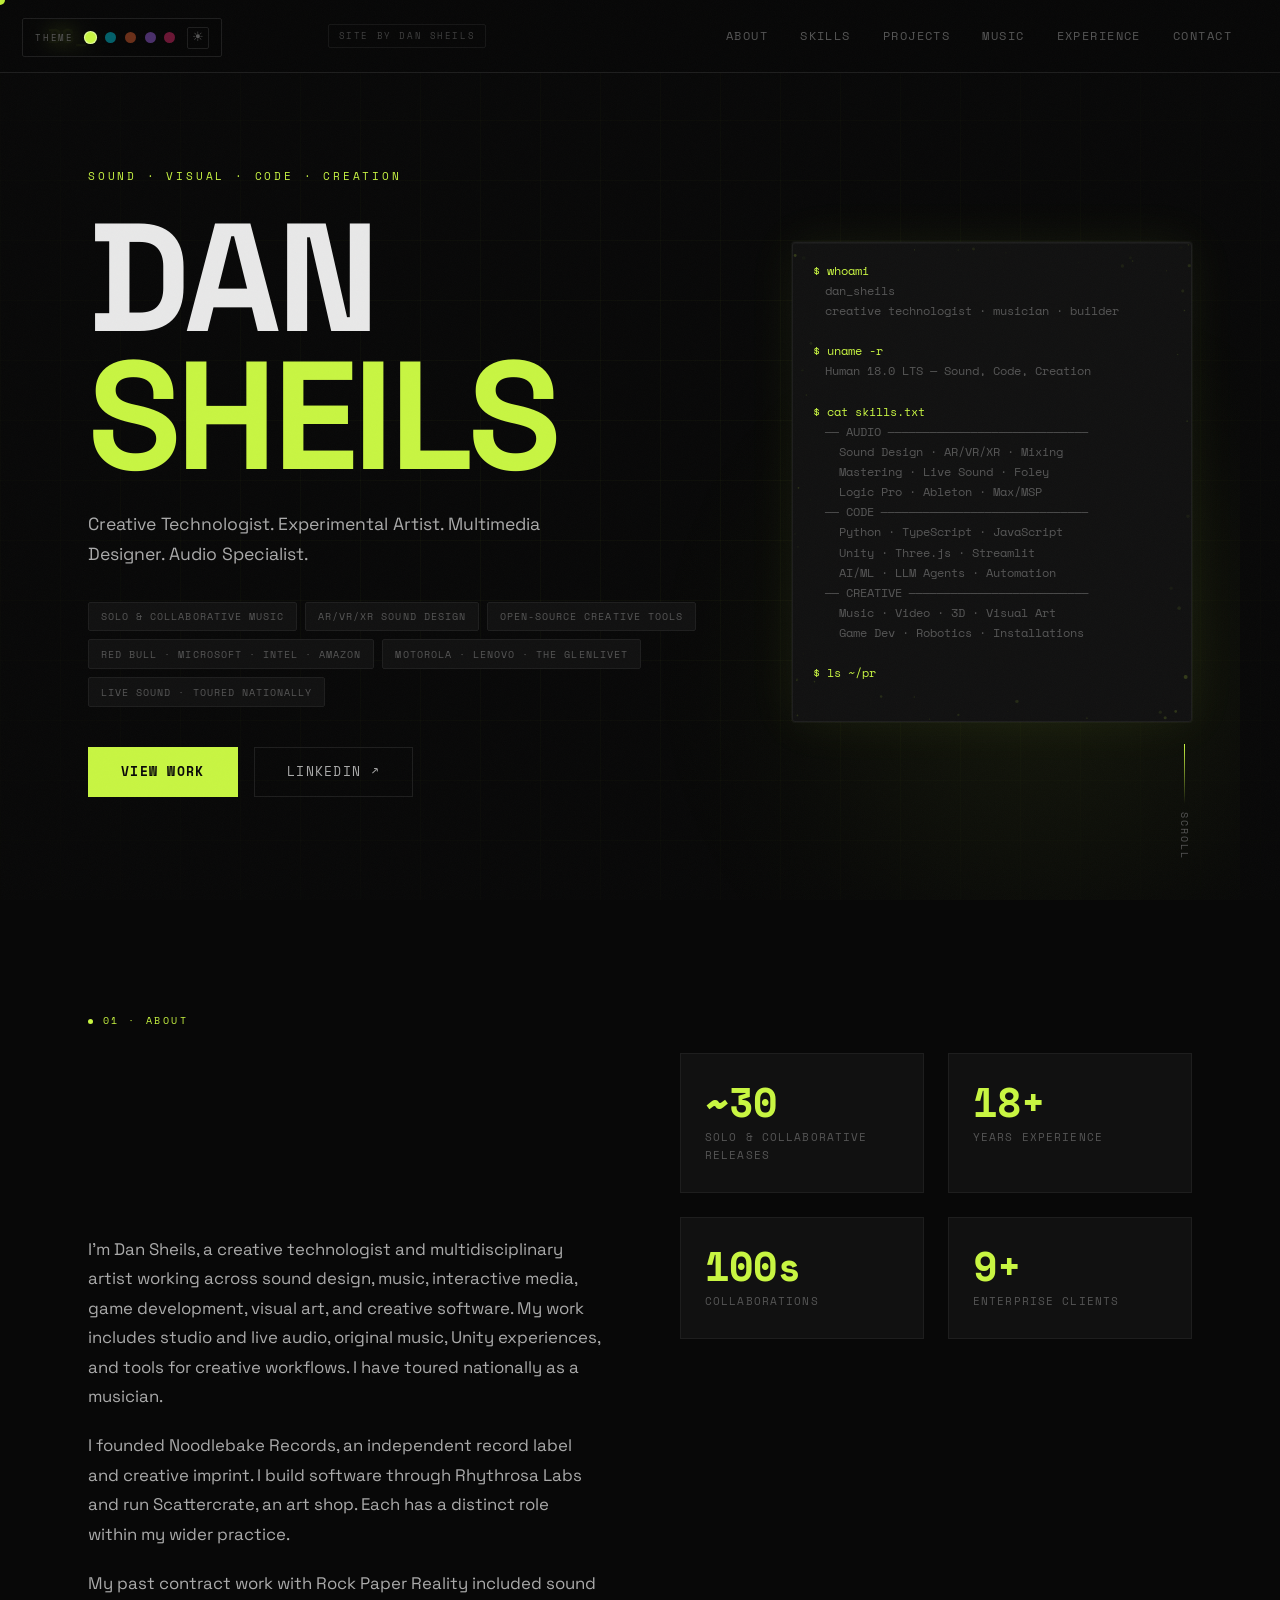
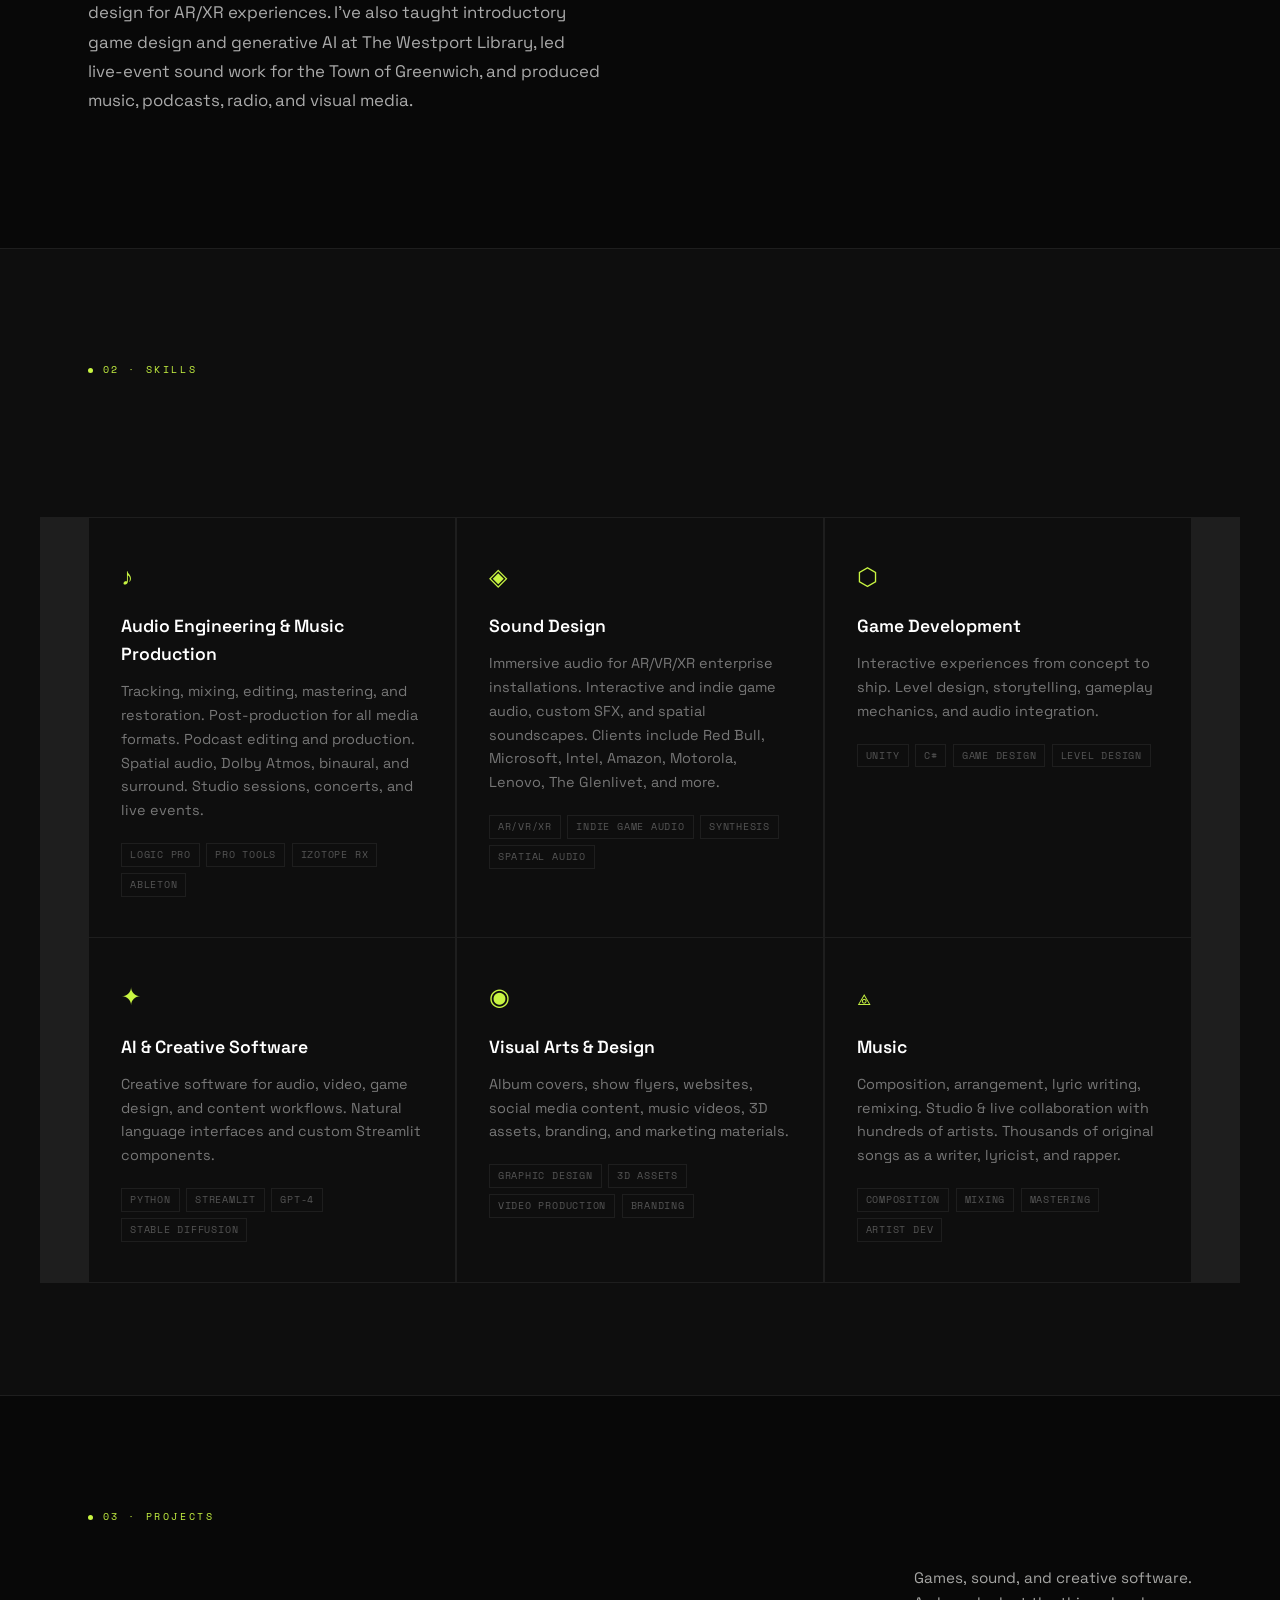
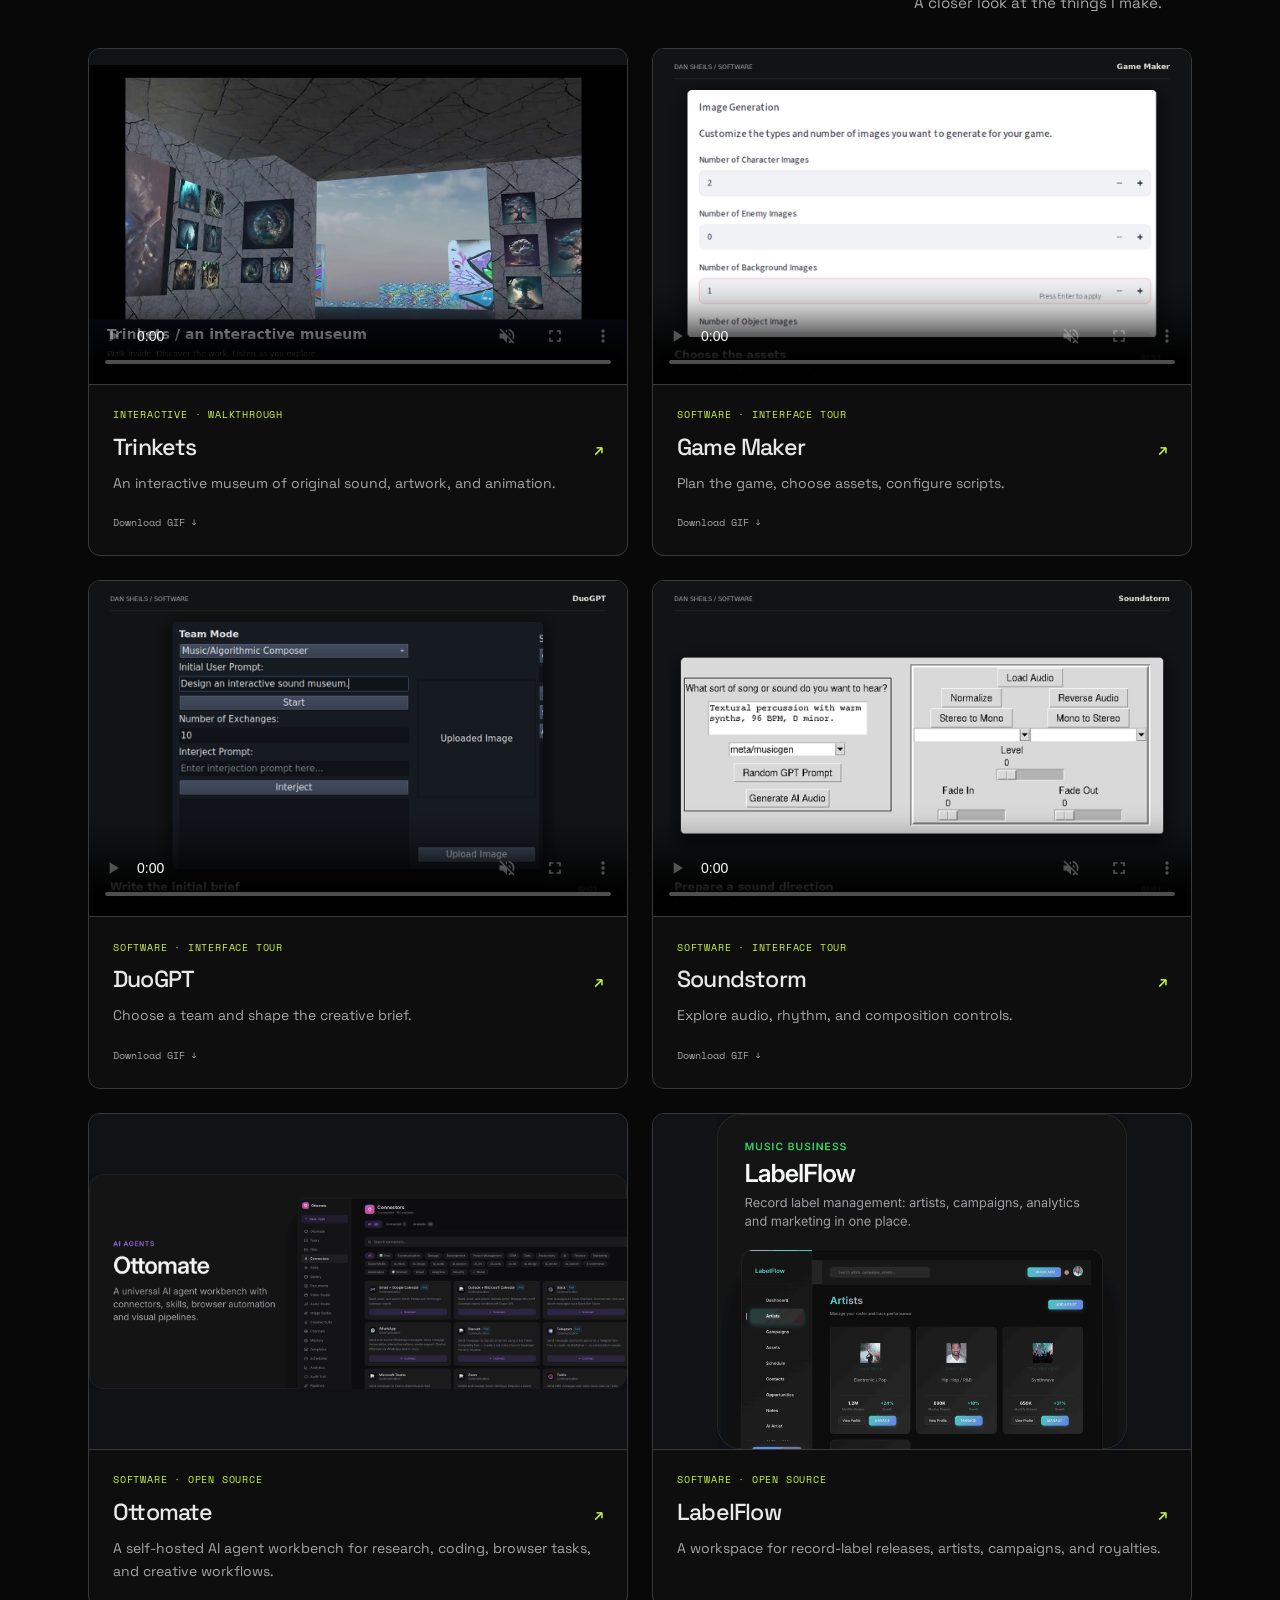
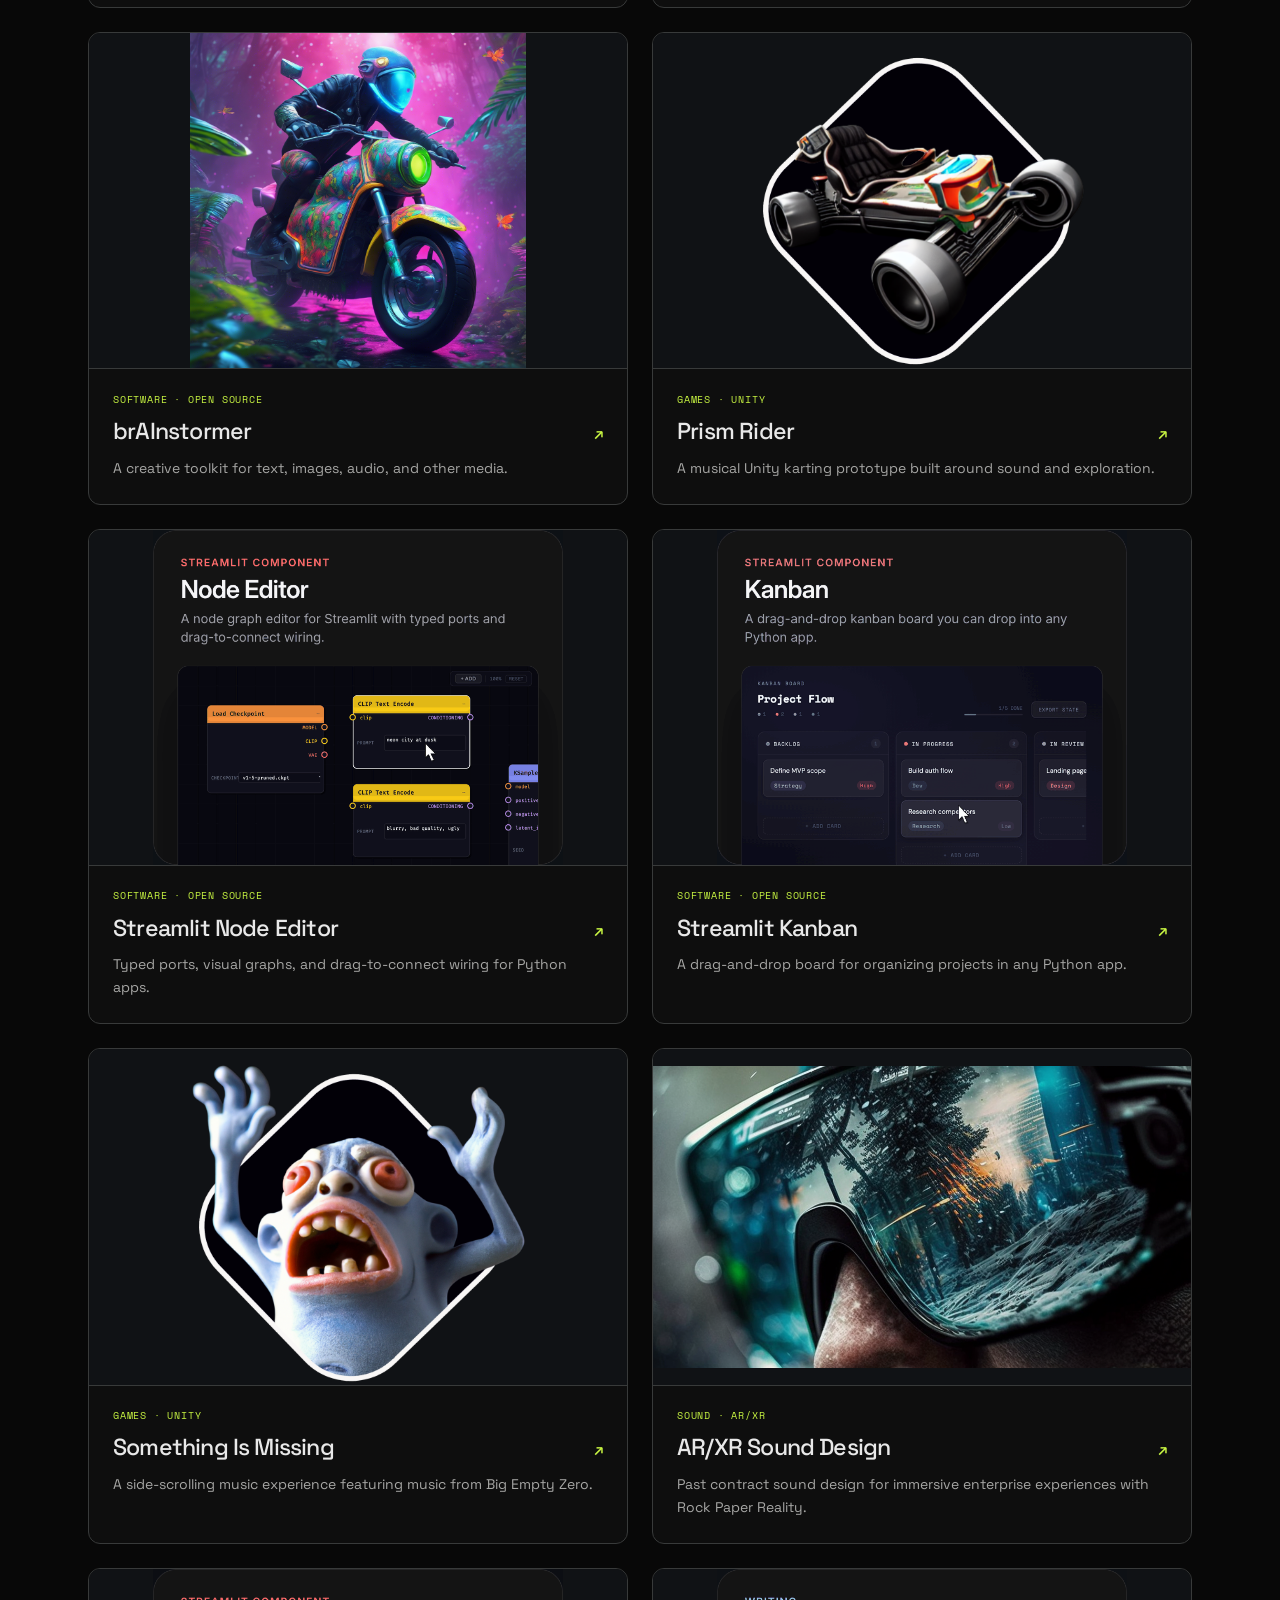
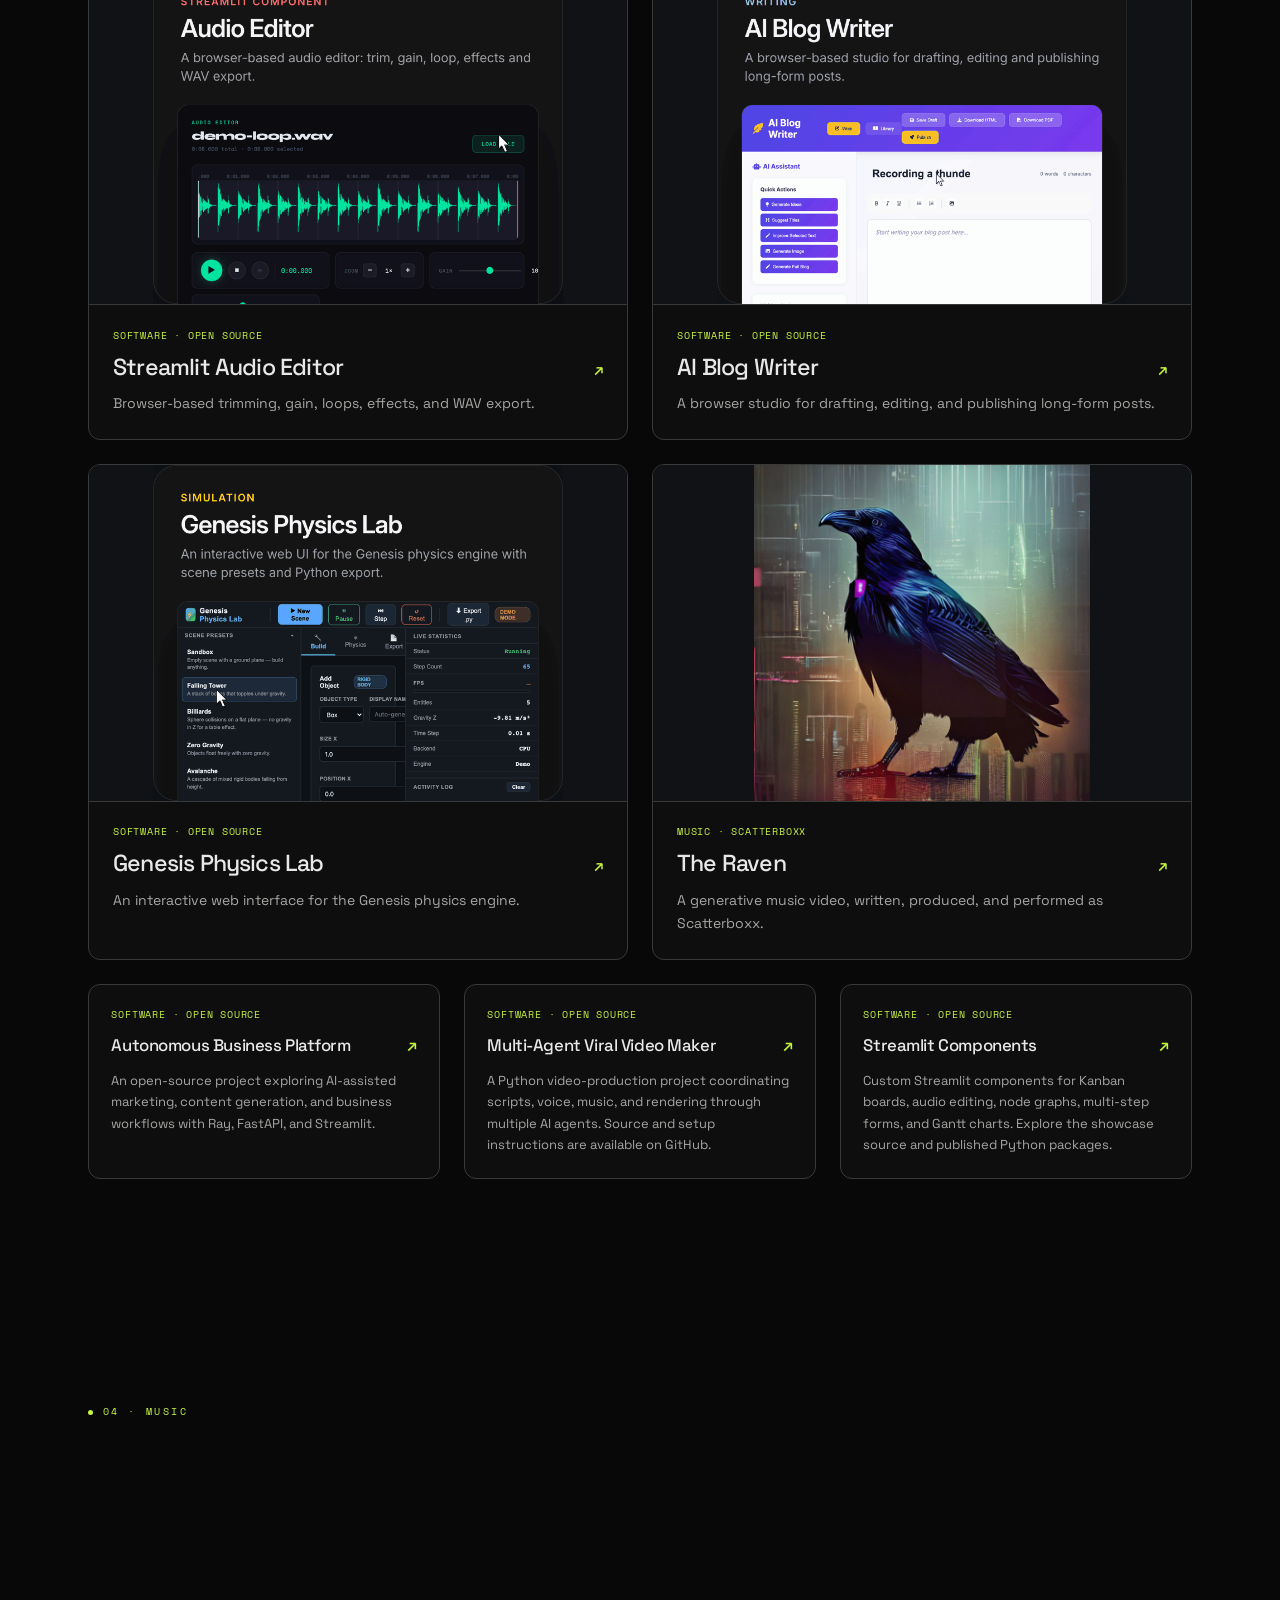
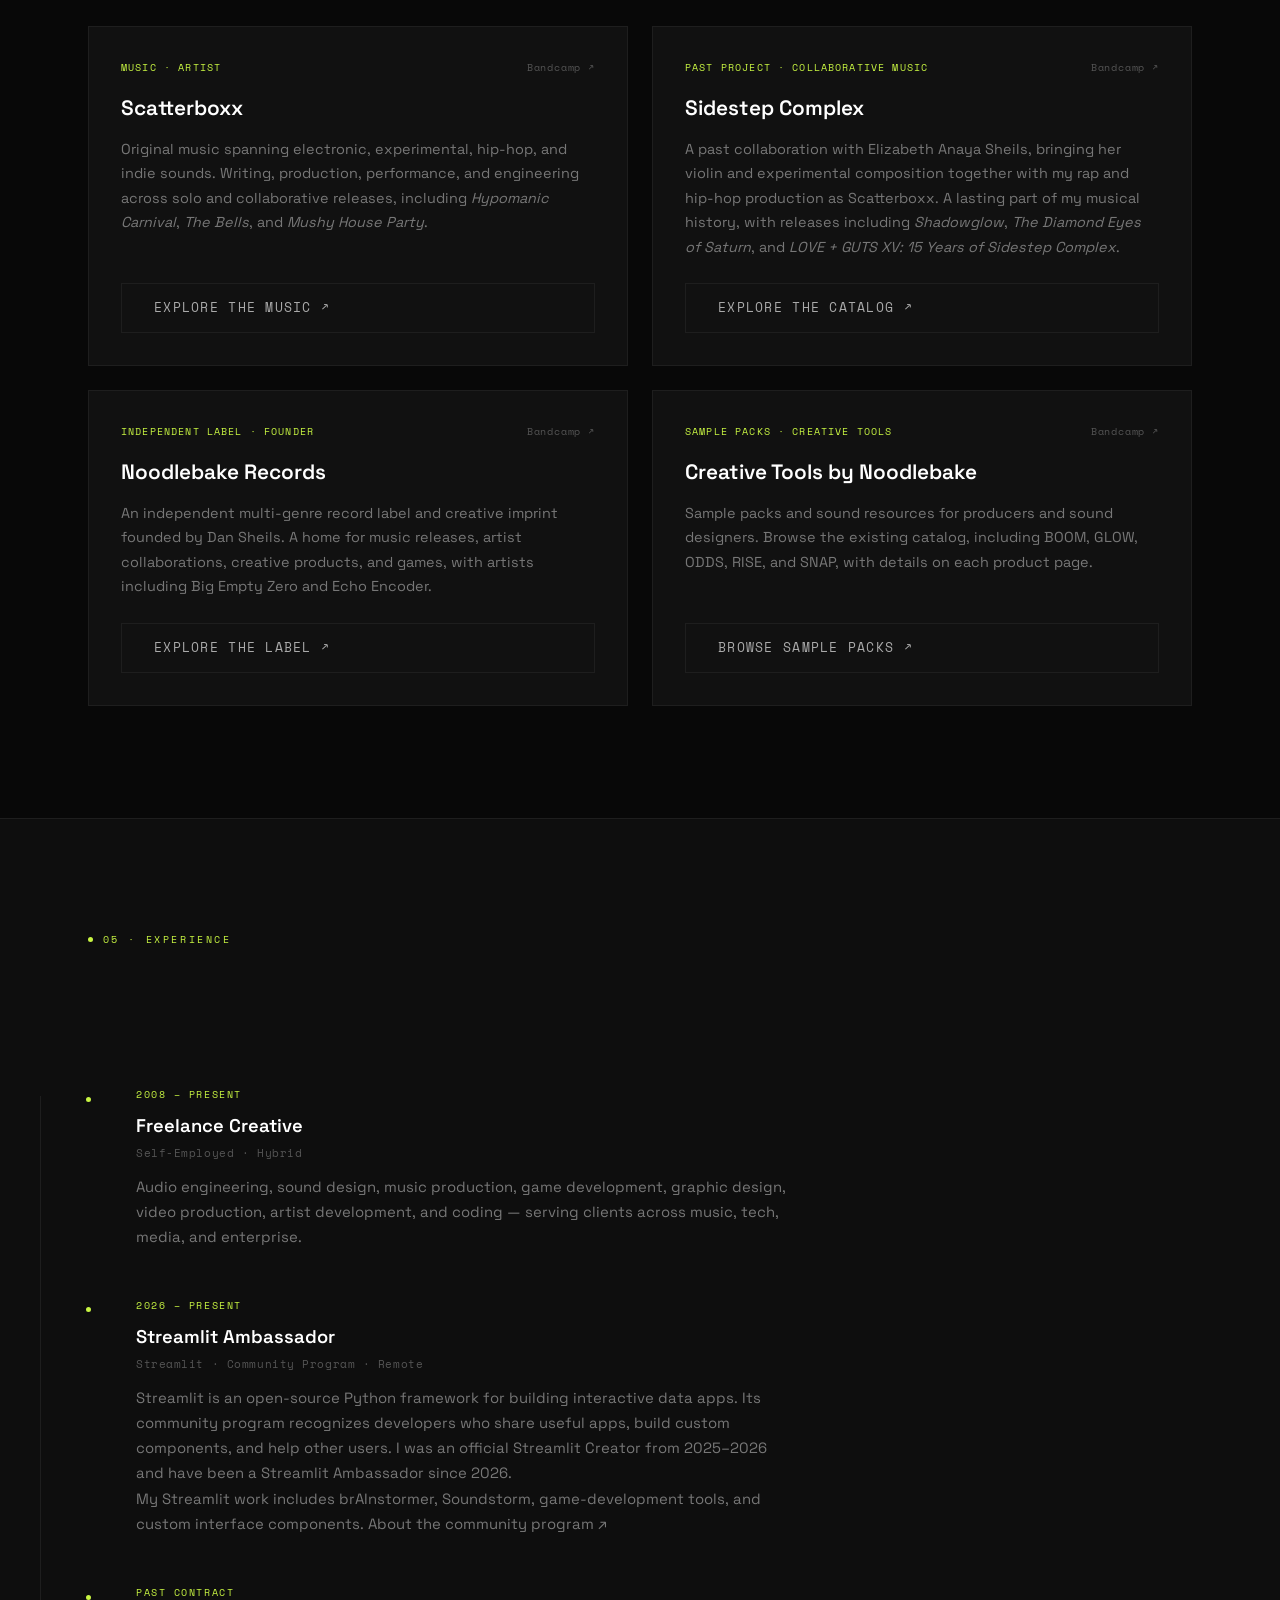
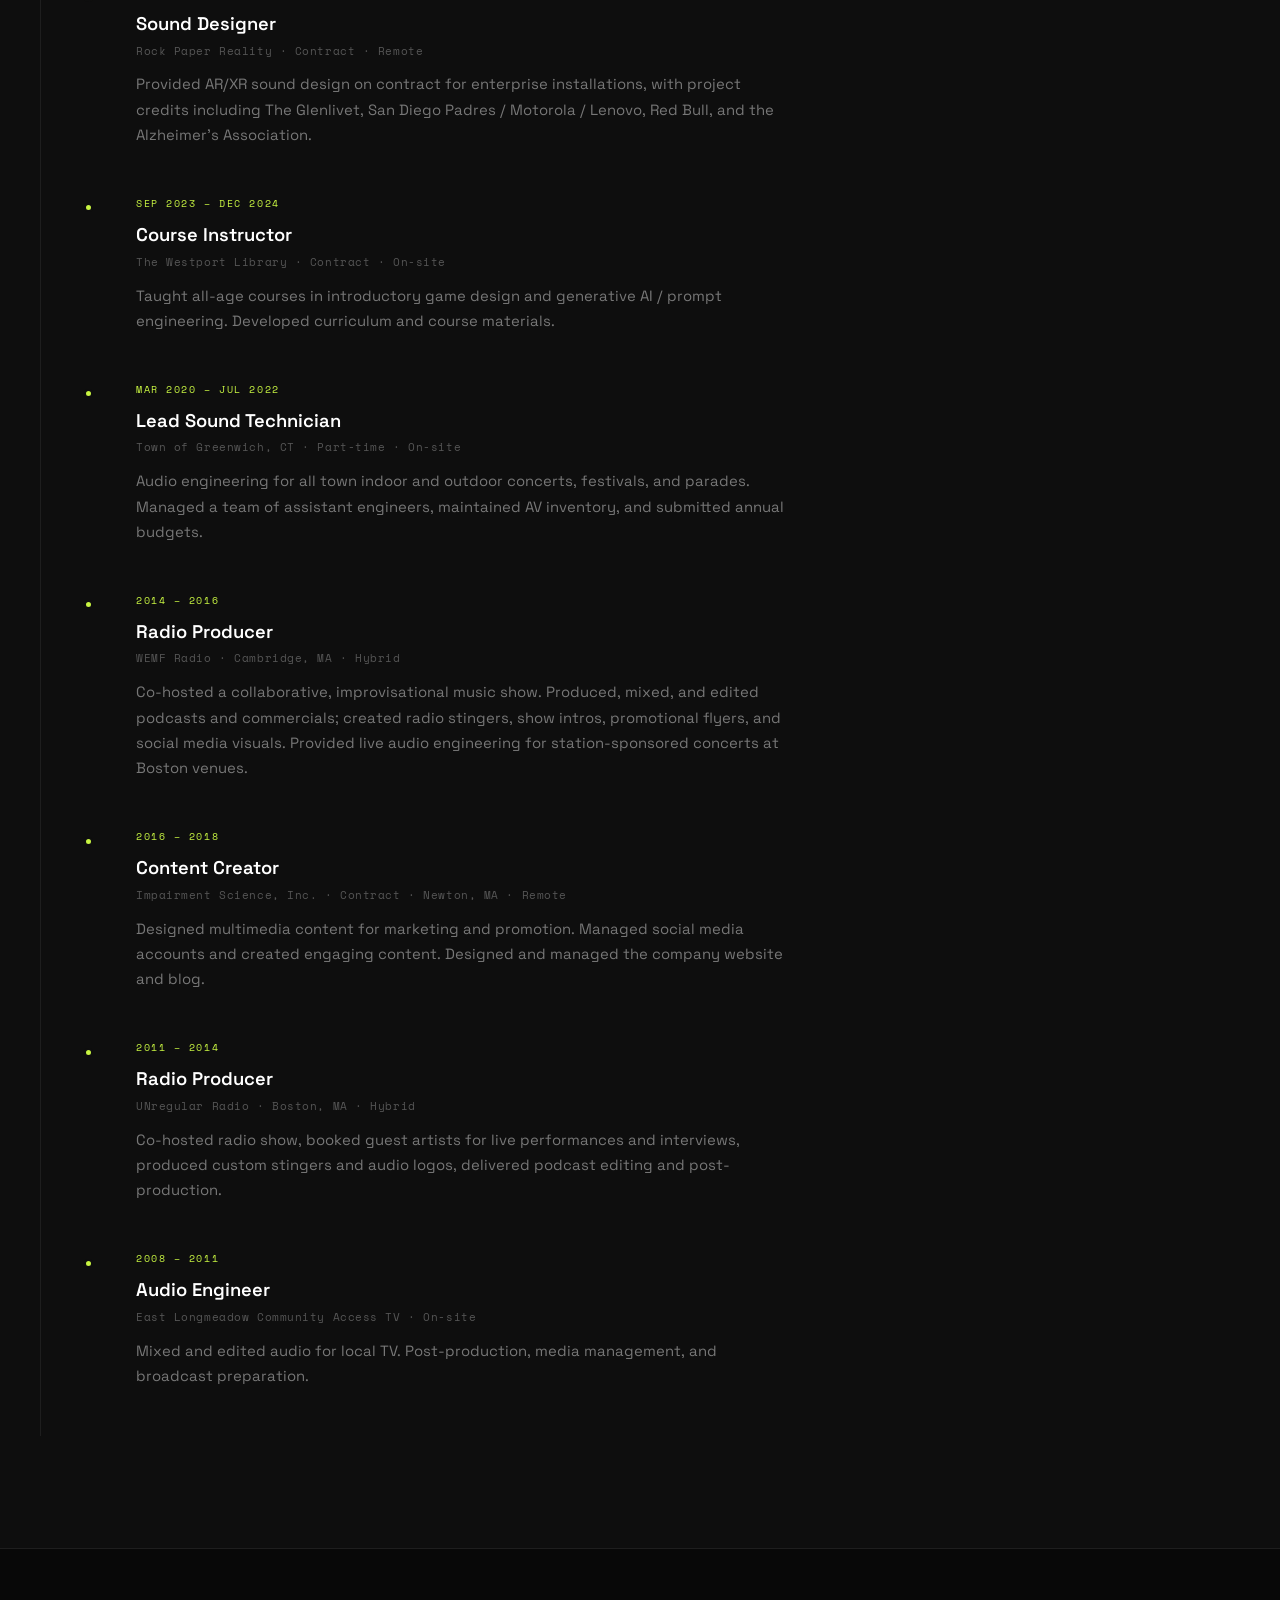
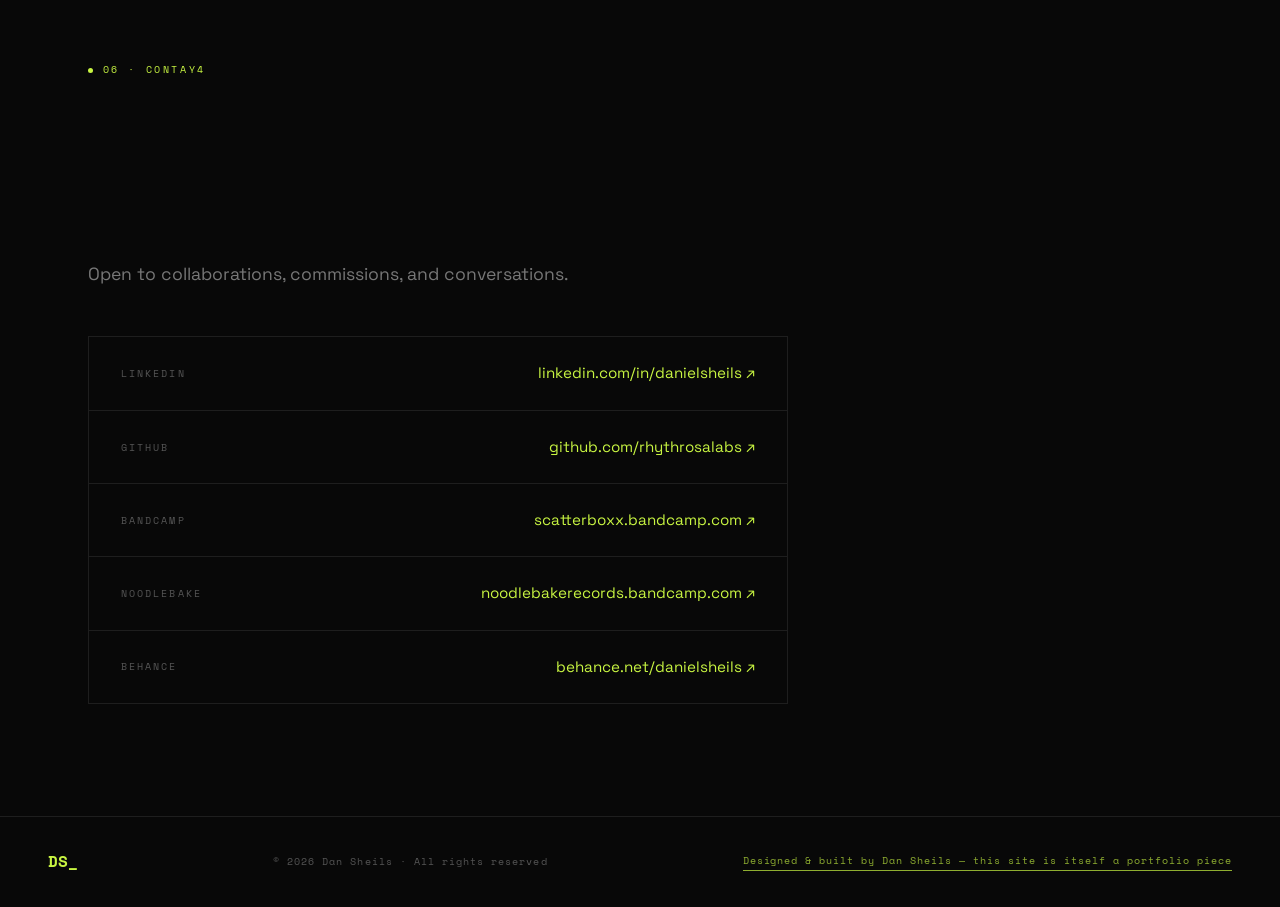
==== commit cf733c10: "Unify Selected Work into a balanced preview gallery" ====
--- a/index.html
+++ b/index.html
@@ -178,306 +178,85 @@
   </section>
 
   <!-- Projects -->
-  <section class="section" id="projects">
-    <div class="projects-header">
+  <section class="section" id="projects" aria-labelledby="selected-work-heading">
+    <div class="projects-header work-header">
       <div>
         <div class="section-label" data-original="03 · PROJECTS">03 · PROJECTS</div>
-        <h2 class="section-title">Selected Work</h2>
-      </div>
-      <div class="pview-btns">
-        <button class="pview-btn active" id="viewList" title="List view">LIST</button>
-        <button class="pview-btn" id="viewGrid" title="Grid view">GRID</button>
-      </div>
-    </div>
-<div class="proof-work" id="motion-work"><div class="proof-intro"><span class="proof-type">SELECTED WORK / DAN SHEILS</span><h3>Sound. Software.<br>Worlds to explore.</h3><p>Step inside the work.</p></div><article class="proof-film proof-feature">
- <div class="proof-media"><video src="assets/previews/trinkets.mp4" poster="assets/previews/trinkets.png" controls muted loop playsinline preload="metadata" aria-label="Trinkets walkthrough"></video></div>
- <div class="proof-caption"><div><span class="proof-type">INTERACTIVE EXPERIENCE / WALKTHROUGH</span><h4><a href="https://noodlebake.itch.io/trinkets" target="_blank" rel="noopener noreferrer">Trinkets ↗</a></h4><p>An interactive museum of original sound, artwork, and animation.</p></div><a class="proof-download" href="assets/previews/trinkets.gif" download>GIF ↓</a></div></article><div class="proof-software"><article class="proof-film">
- <div class="proof-media"><video src="assets/previews/game-maker.mp4" poster="assets/previews/game-maker.png" controls muted loop playsinline preload="metadata" aria-label="Game Maker source interface tour"></video></div>
- <div class="proof-caption"><div><span class="proof-type">SOFTWARE / INTERFACE TOUR</span><h4><a href="https://github.com/RhythrosaLabs/game-maker-public-dev" target="_blank" rel="noopener noreferrer">Game Maker ↗</a></h4><p>Plan the game, choose assets, configure scripts.</p></div><a class="proof-download" href="assets/previews/game-maker.gif" download>GIF ↓</a></div></article><article class="proof-film">
- <div class="proof-media"><video src="assets/previews/duogpt.mp4" poster="assets/previews/duogpt.png" controls muted loop playsinline preload="metadata" aria-label="DuoGPT source interface tour"></video></div>
- <div class="proof-caption"><div><span class="proof-type">SOFTWARE / INTERFACE TOUR</span><h4><a href="https://github.com/RhythrosaLabs/DuoGPT" target="_blank" rel="noopener noreferrer">DuoGPT ↗</a></h4><p>Choose a team and shape the creative brief.</p></div><a class="proof-download" href="assets/previews/duogpt.gif" download>GIF ↓</a></div></article><article class="proof-film">
- <div class="proof-media"><video src="assets/previews/soundstorm.mp4" poster="assets/previews/soundstorm.png" controls muted loop playsinline preload="metadata" aria-label="Soundstorm source interface tour"></video></div>
- <div class="proof-caption"><div><span class="proof-type">SOFTWARE / INTERFACE TOUR</span><h4><a href="https://github.com/RhythrosaLabs/soundstorm" target="_blank" rel="noopener noreferrer">Soundstorm ↗</a></h4><p>Explore audio, rhythm, and composition controls.</p></div><a class="proof-download" href="assets/previews/soundstorm.gif" download>GIF ↓</a></div></article></div><div class="proof-heading"><span class="proof-type">MUSIC / GAMES / CREATIVE WORK</span><h3>More to discover.</h3></div><div class="proof-stills"><article class="proof-still"><a href="https://github.com/RhythrosaLabs/brAInstormer-cloud" target="_blank" rel="noopener noreferrer"><div class="proof-art"><img src="assets/project-stills/brainstormer.png" alt="brAInstormer — original output or portfolio artwork" loading="lazy" /></div><h4>brAInstormer ↗</h4></a><p>An original output from the creative toolkit.</p></article><article class="proof-still"><a href="https://danielsheils.myportfolio.com/game-design-1" target="_blank" rel="noopener noreferrer"><div class="proof-art"><img src="assets/project-stills/prism-rider.png" alt="Prism Rider — original output or portfolio artwork" loading="lazy" /></div><h4>Prism Rider ↗</h4></a><p>Original artwork for a musical karting prototype.</p></article><article class="proof-still"><a href="https://danielsheils.myportfolio.com/game-design-1" target="_blank" rel="noopener noreferrer"><div class="proof-art"><img src="assets/project-stills/something-is-missing.png" alt="Something Is Missing — original output or portfolio artwork" loading="lazy" /></div><h4>Something Is Missing ↗</h4></a><p>Game artwork for a side-scrolling music experience.</p></article><article class="proof-still"><a href="https://danielsheils.myportfolio.com/ar-sound-design" target="_blank" rel="noopener noreferrer"><div class="proof-art"><img src="assets/project-stills/xr-sound.png" alt="AR/XR Sound Design — original output or portfolio artwork" loading="lazy" /></div><h4>AR/XR Sound Design ↗</h4></a><p>Portfolio cover. Past contract work with Rock Paper Reality.</p></article><article class="proof-still"><a href="https://youtu.be/TU3OLogr1ew" target="_blank" rel="noopener noreferrer"><div class="proof-art"><img src="assets/project-stills/the-raven.jpg" alt="The Raven — original output or portfolio artwork" loading="lazy" /></div><h4>The Raven ↗</h4></a><p>Original release artwork. Watch the music video.</p></article></div><section class="proof-more" aria-labelledby="github-previews-heading"><div class="proof-heading"><span class="proof-type">SOFTWARE / OPEN SOURCE</span><h3 id="github-previews-heading">More from the lab.</h3><p>The animated project previews from my GitHub profile.</p></div><div class="walkthrough-grid"><a class="walkthrough-card" href="https://github.com/RhythrosaLabs/otto-mate-2" target="_blank" rel="noopener noreferrer">
-          <img src="assets/github-previews/card-ottomate-dark.gif" alt="Ottomate: a universal AI agent workbench with connectors, skills, browser automation and visual pipelines" loading="lazy" decoding="async" />
-          <span>Ottomate <span aria-hidden="true">↗</span></span>
-        </a><a class="walkthrough-card" href="https://github.com/RhythrosaLabs/labelflow" target="_blank" rel="noopener noreferrer">
-          <img src="assets/github-previews/card-labelflow-dark.gif" alt="LabelFlow: record label management for artists, campaigns, analytics and marketing" loading="lazy" decoding="async" />
-          <span>LabelFlow <span aria-hidden="true">↗</span></span>
-        </a><a class="walkthrough-card" href="https://github.com/RhythrosaLabs/streamlit-node-editor" target="_blank" rel="noopener noreferrer">
-          <img src="assets/github-previews/card-node-editor-dark.gif" alt="Streamlit Node Editor: a node graph editor with typed ports and drag-to-connect wiring" loading="lazy" decoding="async" />
-          <span>Streamlit Node Editor <span aria-hidden="true">↗</span></span>
-        </a><a class="walkthrough-card" href="https://github.com/RhythrosaLabs/streamlit-kanban" target="_blank" rel="noopener noreferrer">
-          <img src="assets/github-previews/card-kanban-dark.gif" alt="Streamlit Kanban: a drag-and-drop kanban board for any Python app" loading="lazy" decoding="async" />
-          <span>Streamlit Kanban <span aria-hidden="true">↗</span></span>
-        </a><a class="walkthrough-card" href="https://github.com/RhythrosaLabs/streamlit-audio-editor" target="_blank" rel="noopener noreferrer">
-          <img src="assets/github-previews/card-audio-editor-dark.gif" alt="Streamlit Audio Editor: trim, gain, loop, effects and WAV export in the browser" loading="lazy" decoding="async" />
-          <span>Streamlit Audio Editor <span aria-hidden="true">↗</span></span>
-        </a><a class="walkthrough-card" href="https://github.com/RhythrosaLabs/ai-blog-writer" target="_blank" rel="noopener noreferrer">
-          <img src="assets/github-previews/card-blog-writer-dark.gif" alt="AI Blog Writer: a browser-based studio for drafting, editing and publishing long-form posts" loading="lazy" decoding="async" />
-          <span>AI Blog Writer <span aria-hidden="true">↗</span></span>
-        </a><a class="walkthrough-card" href="https://github.com/RhythrosaLabs/genesis-physics-lab" target="_blank" rel="noopener noreferrer">
-          <img src="assets/github-previews/card-genesis-dark.gif" alt="Genesis Physics Lab: an interactive web UI for the Genesis physics engine" loading="lazy" decoding="async" />
-          <span>Genesis Physics Lab <span aria-hidden="true">↗</span></span>
-        </a></div></section></div>
-    <div class="projects-list">
-
-      <div class="project-item" data-index="01">
-        <div class="project-meta">
-          <span class="project-num">01</span>
-          <div class="project-tags-inline">
-            <span>TypeScript</span><span>AI Agent</span><span>Automation</span>
-          </div>
-        </div>
-        <div class="project-content">
-          <h3>Ottomate</h3>
-          <p>Universal AI agent workbench for coordinating research, coding, browser tasks, and media workflows. Self-hosted source with setup instructions and connector configuration.</p>
-          <div class="project-links">
-            <a href="https://github.com/RhythrosaLabs/otto-mate-2" target="_blank">Source &amp; Setup ↗</a>
-          </div>
-        </div>
-        <div class="project-bar"></div>
-      </div>
-
-      <div class="project-item" data-index="02">
-        <div class="project-meta">
-          <span class="project-num">02</span>
-          <div class="project-tags-inline">
-            <span>AI</span><span>Python</span><span>Streamlit</span>
-          </div>
-        </div>
-        <div class="project-content">
-          <h3>brAInstormer</h3>
-          <p>An AI creative-tool project for working with text, images, audio, and other media in one interface. Source and setup instructions are available on GitHub.</p>
-          <div class="project-links">
-            <a href="https://github.com/RhythrosaLabs/brAInstormer-cloud" target="_blank">Source &amp; Setup ↗</a>
-          </div>
-        </div>
-        <div class="project-bar"></div>
-      </div>
-
-      <div class="project-item" data-index="03">
-        <div class="project-meta">
-          <span class="project-num">03</span>
-          <div class="project-tags-inline">
-            <span>Unity</span><span>3D</span><span>Interactive</span>
-          </div>
-        </div>
-        <div class="project-content">
-          <h3>Trinkets — Interactive Portfolio</h3>
-          <p>A virtual museum built in Unity, bringing sound design, artwork, animation, and game work into a 3D environment. A Mac download is available on itch.io.</p>
-          <div class="project-links">
-            <a href="https://noodlebake.itch.io/trinkets" target="_blank">Mac Download ↗</a>
-          </div>
-        </div>
-        <div class="project-bar"></div>
-      </div>
-
-      <div class="project-item" data-index="04">
-        <div class="project-meta">
-          <span class="project-num">04</span>
-          <div class="project-tags-inline">
-            <span>AI</span><span>Streamlit</span><span>Game Dev</span>
-          </div>
-        </div>
-        <div class="project-content">
-          <h3>Game Maker</h3>
-          <p>AI-assisted tools for developing game concepts, scripts, visual assets, and audio. A game-development project with source and setup instructions on GitHub.</p>
-          <div class="project-links">
-            <a href="https://github.com/RhythrosaLabs/game-maker-public-dev" target="_blank">Source &amp; Setup ↗</a>
-          </div>
-        </div>
-        <div class="project-bar"></div>
-      </div>
-
-      <div class="project-item" data-index="05">
-        <div class="project-meta">
-          <span class="project-num">05</span>
-          <div class="project-tags-inline">
-            <span>Unity</span><span>Sound Design</span><span>Game</span>
-          </div>
-        </div>
-        <div class="project-content">
-          <h3>Prism Rider</h3>
-          <p>An experimental Unity karting prototype centered on auditory exploration, with visual assets and sound that respond to movement.</p>
-          <div class="project-links">
-            <a href="https://danielsheils.myportfolio.com/software" target="_blank">Project Portfolio ↗</a>
-          </div>
-        </div>
-        <div class="project-bar"></div>
-      </div>
-
-      <div class="project-item" data-index="06">
-        <div class="project-meta">
-          <span class="project-num">06</span>
-          <div class="project-tags-inline">
-            <span>AR/XR</span><span>Sound Design</span><span>Enterprise</span>
-          </div>
-        </div>
-        <div class="project-content">
-          <h3>AR/XR Sound Design — Rock Paper Reality</h3>
-          <p>Past contract sound design for AR/XR installations with Rock Paper Reality. Project credits include: <strong>Red Bull</strong> (Cliff Diving World Championship AR, Boston), <strong>Microsoft</strong>, <strong>Intel</strong>, <strong>Amazon</strong>, <strong>Motorola / Lenovo / San Diego Padres</strong> (Play Like A Padre at Petco Stadium), <strong>The Glenlivet</strong> (mixed reality tasting room), <strong>Alzheimer's Association</strong> (AR Promise Garden), and more.</p>
-          <div class="project-links">
-            <a href="https://www.linkedin.com/in/danielsheils" target="_blank">LinkedIn ↗</a>
-          </div>
-        </div>
-        <div class="project-bar"></div>
-      </div>
-
-      <div class="project-item" data-index="07">
-        <div class="project-meta">
-          <span class="project-num">07</span>
-          <div class="project-tags-inline">
-            <span>Unity</span><span>2D Game</span><span>Music</span>
-          </div>
-        </div>
-        <div class="project-content">
-          <h3>Something Is Missing</h3>
-          <p>A 2D game published through Noodlebake, with music from Big Empty Zero. View the public listing, controls, and project credits on Unity Play.</p>
-          <div class="project-links">
-            <a href="https://play.unity.com/en/games/b4522040-9c1d-4a79-a6a3-2c09f60ad0c3/something-is-missing" target="_blank">Game Listing ↗</a>
-          </div>
-        </div>
-        <div class="project-bar"></div>
-      </div>
-
-      <div class="project-item" data-index="08">
-        <div class="project-meta">
-          <span class="project-num">08</span>
-          <div class="project-tags-inline">
-            <span>Python</span><span>Streamlit</span><span>Audio</span>
-          </div>
-        </div>
-        <div class="project-content">
-          <h3>Soundstorm</h3>
-          <p>Audio tools for sound design and experimental composition, including sample creation, algorithmic workflows, and AI-assisted audio. Source, local setup, and API requirements are documented on GitHub.</p>
-          <div class="project-links">
-            <a href="https://github.com/RhythrosaLabs/soundstorm" target="_blank">Source &amp; Setup ↗</a>
-          </div>
-        </div>
-        <div class="project-bar"></div>
-      </div>
-
-      <div class="project-item" data-index="09">
-        <div class="project-meta">
-          <span class="project-num">09</span>
-          <div class="project-tags-inline">
-            <span>Python</span><span>GPT-4</span><span>Experiment</span>
-          </div>
-        </div>
-        <div class="project-content">
-          <h3>DuoGPT</h3>
-          <p>An experiment in dynamic AI-to-AI conversation. Two GPT instances debate, collaborate, and generate content autonomously — useful for development, marketing, business strategy, and creative ideation.</p>
-          <div class="project-links">
-            <a href="https://github.com/RhythrosaLabs/DuoGPT" target="_blank">GitHub ↗</a>
-          </div>
-        </div>
-        <div class="project-bar"></div>
-      </div>
-
-      <div class="project-item" data-index="10">
-        <div class="project-meta">
-          <span class="project-num">10</span>
-          <div class="project-tags-inline">
-            <span>React</span><span>Vite</span><span>Music Biz</span>
-          </div>
-        </div>
-        <div class="project-content">
-          <h3>LabelFlow</h3>
-          <p>A React and Vite interface for record-label workflows such as releases, artists, campaigns, and royalties. AI features include a local demonstration mode.</p>
-          <div class="project-links">
-            <a href="https://github.com/RhythrosaLabs/labelflow" target="_blank">Source &amp; Setup ↗</a>
-          </div>
-        </div>
-        <div class="project-bar"></div>
-      </div>
-
-      <div class="project-item" data-index="11">
-        <div class="project-meta">
-          <span class="project-num">11</span>
-          <div class="project-tags-inline">
-            <span>Python</span><span>FastAPI</span><span>Streamlit</span>
-          </div>
-        </div>
-        <div class="project-content">
-          <h3>Autonomous Business Platform</h3>
-          <p>An open-source project exploring AI-assisted marketing, content generation, and business workflows with Ray, FastAPI, and Streamlit.</p>
-          <div class="project-links">
-            <a href="https://github.com/RhythrosaLabs/autonomous-business-platform" target="_blank">Source &amp; Setup ↗</a>
-          </div>
-        </div>
-        <div class="project-bar"></div>
-      </div>
-
-      <div class="project-item" data-index="12">
-        <div class="project-meta">
-          <span class="project-num">12</span>
-          <div class="project-tags-inline">
-            <span>Python</span><span>Multi-Agent</span><span>Video</span>
-          </div>
-        </div>
-        <div class="project-content">
-          <h3>Multi-Agent Viral Video Maker</h3>
-          <p>A Python video-production project coordinating scripts, voice, music, and rendering through multiple AI agents. Source and setup instructions are available on GitHub.</p>
-          <div class="project-links">
-            <a href="https://github.com/RhythrosaLabs/multi-agent-viral-video-maker" target="_blank">Source &amp; Setup ↗</a>
-          </div>
-        </div>
-        <div class="project-bar"></div>
-      </div>
-
-      <div class="project-item" data-index="13">
-        <div class="project-meta">
-          <span class="project-num">13</span>
-          <div class="project-tags-inline">
-            <span>Python</span><span>Streamlit</span><span>Publishing</span>
-          </div>
-        </div>
-        <div class="project-content">
-          <h3>AI Blog Writer</h3>
-          <p>Browser-based AI blog writing studio. Create, edit, publish, and share long-form content — entirely in the browser with AI-assisted drafting and editing.</p>
-          <div class="project-links">
-            <a href="https://github.com/RhythrosaLabs/ai-blog-writer" target="_blank">GitHub ↗</a>
-          </div>
-        </div>
-        <div class="project-bar"></div>
-      </div>
-
-      <div class="project-item" data-index="14">
-        <div class="project-meta">
-          <span class="project-num">14</span>
-          <div class="project-tags-inline">
-            <span>Python</span><span>TypeScript</span><span>Streamlit</span>
-          </div>
-        </div>
-        <div class="project-content">
-          <h3>Streamlit Components</h3>
-          <p>Custom Streamlit components for Kanban boards, audio editing, node graphs, multi-step forms, and Gantt charts. Explore the showcase source and published Python packages.</p>
-          <div class="project-links">
-            <a href="https://github.com/RhythrosaLabs/streamlit-components-demo" target="_blank">Source &amp; Packages ↗</a>
-          </div>
-        </div>
-        <div class="project-bar"></div>
-      </div>
-
-      <div class="project-item" data-index="15">
-        <div class="project-meta">
-          <span class="project-num">15</span>
-          <div class="project-tags-inline">
-            <span>Music Video</span><span>Cinematic</span><span>Experimental</span>
-          </div>
-        </div>
-        <div class="project-content">
-          <h3>The Raven — Music Video</h3>
-          <p>An experimental AI music video built with primitive Stable Diffusion interpolation — thousands of generated images of ravens, hearts, and clocks, stitched together frame by frame. Original music written, produced, and performed as Scatterboxx.</p>
-          <div class="project-links">
-            <a href="https://youtu.be/TU3OLogr1ew?si=o3WGxVbDzRA9XQ8l" target="_blank">YouTube ↗</a>
-          </div>
-        </div>
-        <div class="project-bar"></div>
-      </div>
-
-    </div>
-    <div class="projects-grid" id="projectsGrid"></div>
+        <h2 class="section-title" id="selected-work-heading">Selected Work</h2>
+      </div>
+      <p class="work-intro">Games, sound, and creative software.<br />A closer look at the things I make.</p>
+    </div>
+    <div class="proof-work work-gallery" id="motion-work">
+      <article class="work-card proof-film proof-feature">
+        <div class="work-media proof-media"><video aria-label="Trinkets walkthrough" controls="" loop="" muted="" playsinline="" poster="assets/previews/trinkets.png" preload="metadata" src="assets/previews/trinkets.mp4"></video></div>
+        <div class="work-caption"><span class="work-kind">Interactive · Walkthrough</span><h3><a href="https://noodlebake.itch.io/trinkets" target="_blank" rel="noopener noreferrer">Trinkets <span aria-hidden="true">↗</span></a></h3><p>An interactive museum of original sound, artwork, and animation.</p><a class="work-secondary" href="assets/previews/trinkets.gif" download>Download GIF <span aria-hidden="true">↓</span></a></div>
+      </article>
+      <article class="work-card proof-film">
+        <div class="work-media proof-media"><video aria-label="Game Maker source interface tour" controls="" loop="" muted="" playsinline="" poster="assets/previews/game-maker.png" preload="metadata" src="assets/previews/game-maker.mp4"></video></div>
+        <div class="work-caption"><span class="work-kind">Software · Interface tour</span><h3><a href="https://github.com/RhythrosaLabs/game-maker-public-dev" target="_blank" rel="noopener noreferrer">Game Maker <span aria-hidden="true">↗</span></a></h3><p>Plan the game, choose assets, configure scripts.</p><a class="work-secondary" href="assets/previews/game-maker.gif" download>Download GIF <span aria-hidden="true">↓</span></a></div>
+      </article>
+      <article class="work-card proof-film">
+        <div class="work-media proof-media"><video aria-label="DuoGPT source interface tour" controls="" loop="" muted="" playsinline="" poster="assets/previews/duogpt.png" preload="metadata" src="assets/previews/duogpt.mp4"></video></div>
+        <div class="work-caption"><span class="work-kind">Software · Interface tour</span><h3><a href="https://github.com/RhythrosaLabs/DuoGPT" target="_blank" rel="noopener noreferrer">DuoGPT <span aria-hidden="true">↗</span></a></h3><p>Choose a team and shape the creative brief.</p><a class="work-secondary" href="assets/previews/duogpt.gif" download>Download GIF <span aria-hidden="true">↓</span></a></div>
+      </article>
+      <article class="work-card proof-film">
+        <div class="work-media proof-media"><video aria-label="Soundstorm source interface tour" controls="" loop="" muted="" playsinline="" poster="assets/previews/soundstorm.png" preload="metadata" src="assets/previews/soundstorm.mp4"></video></div>
+        <div class="work-caption"><span class="work-kind">Software · Interface tour</span><h3><a href="https://github.com/RhythrosaLabs/soundstorm" target="_blank" rel="noopener noreferrer">Soundstorm <span aria-hidden="true">↗</span></a></h3><p>Explore audio, rhythm, and composition controls.</p><a class="work-secondary" href="assets/previews/soundstorm.gif" download>Download GIF <span aria-hidden="true">↓</span></a></div>
+      </article>
+      <article class="work-card">
+        <a class="work-media" href="https://github.com/RhythrosaLabs/otto-mate-2" target="_blank" rel="noopener noreferrer" aria-label="Explore Ottomate"><img alt="Ottomate: a universal AI agent workbench with connectors, skills, browser automation and visual pipelines" decoding="async" loading="lazy" src="assets/github-previews/card-ottomate-dark.gif"/></a>
+        <div class="work-caption"><span class="work-kind">Software · Open source</span><h3><a href="https://github.com/RhythrosaLabs/otto-mate-2" target="_blank" rel="noopener noreferrer">Ottomate <span aria-hidden="true">↗</span></a></h3><p>A self-hosted AI agent workbench for research, coding, browser tasks, and creative workflows.</p></div>
+      </article>
+      <article class="work-card">
+        <a class="work-media" href="https://github.com/RhythrosaLabs/labelflow" target="_blank" rel="noopener noreferrer" aria-label="Explore LabelFlow"><img alt="LabelFlow: record label management for artists, campaigns, analytics and marketing" decoding="async" loading="lazy" src="assets/github-previews/card-labelflow-dark.gif"/></a>
+        <div class="work-caption"><span class="work-kind">Software · Open source</span><h3><a href="https://github.com/RhythrosaLabs/labelflow" target="_blank" rel="noopener noreferrer">LabelFlow <span aria-hidden="true">↗</span></a></h3><p>A workspace for record-label releases, artists, campaigns, and royalties.</p></div>
+      </article>
+      <article class="work-card">
+        <a class="work-media" href="https://github.com/RhythrosaLabs/brAInstormer-cloud" target="_blank" rel="noopener noreferrer" aria-label="Explore brAInstormer"><img alt="brAInstormer — original output or portfolio artwork" loading="lazy" src="assets/project-stills/brainstormer.png"/></a>
+        <div class="work-caption"><span class="work-kind">Software · Open source</span><h3><a href="https://github.com/RhythrosaLabs/brAInstormer-cloud" target="_blank" rel="noopener noreferrer">brAInstormer <span aria-hidden="true">↗</span></a></h3><p>A creative toolkit for text, images, audio, and other media.</p></div>
+      </article>
+      <article class="work-card">
+        <a class="work-media" href="https://danielsheils.myportfolio.com/game-design-1" target="_blank" rel="noopener noreferrer" aria-label="Explore Prism Rider"><img alt="Prism Rider — original output or portfolio artwork" loading="lazy" src="assets/project-stills/prism-rider.png"/></a>
+        <div class="work-caption"><span class="work-kind">Games · Unity</span><h3><a href="https://danielsheils.myportfolio.com/game-design-1" target="_blank" rel="noopener noreferrer">Prism Rider <span aria-hidden="true">↗</span></a></h3><p>A musical Unity karting prototype built around sound and exploration.</p></div>
+      </article>
+      <article class="work-card">
+        <a class="work-media" href="https://github.com/RhythrosaLabs/streamlit-node-editor" target="_blank" rel="noopener noreferrer" aria-label="Explore Streamlit Node Editor"><img alt="Streamlit Node Editor: a node graph editor with typed ports and drag-to-connect wiring" decoding="async" loading="lazy" src="assets/github-previews/card-node-editor-dark.gif"/></a>
+        <div class="work-caption"><span class="work-kind">Software · Open source</span><h3><a href="https://github.com/RhythrosaLabs/streamlit-node-editor" target="_blank" rel="noopener noreferrer">Streamlit Node Editor <span aria-hidden="true">↗</span></a></h3><p>Typed ports, visual graphs, and drag-to-connect wiring for Python apps.</p></div>
+      </article>
+      <article class="work-card">
+        <a class="work-media" href="https://github.com/RhythrosaLabs/streamlit-kanban" target="_blank" rel="noopener noreferrer" aria-label="Explore Streamlit Kanban"><img alt="Streamlit Kanban: a drag-and-drop kanban board for any Python app" decoding="async" loading="lazy" src="assets/github-previews/card-kanban-dark.gif"/></a>
+        <div class="work-caption"><span class="work-kind">Software · Open source</span><h3><a href="https://github.com/RhythrosaLabs/streamlit-kanban" target="_blank" rel="noopener noreferrer">Streamlit Kanban <span aria-hidden="true">↗</span></a></h3><p>A drag-and-drop board for organizing projects in any Python app.</p></div>
+      </article>
+      <article class="work-card">
+        <a class="work-media" href="https://danielsheils.myportfolio.com/game-design-1" target="_blank" rel="noopener noreferrer" aria-label="Explore Something Is Missing"><img alt="Something Is Missing — original output or portfolio artwork" loading="lazy" src="assets/project-stills/something-is-missing.png"/></a>
+        <div class="work-caption"><span class="work-kind">Games · Unity</span><h3><a href="https://danielsheils.myportfolio.com/game-design-1" target="_blank" rel="noopener noreferrer">Something Is Missing <span aria-hidden="true">↗</span></a></h3><p>A side-scrolling music experience featuring music from Big Empty Zero.</p></div>
+      </article>
+      <article class="work-card">
+        <a class="work-media" href="https://danielsheils.myportfolio.com/ar-sound-design" target="_blank" rel="noopener noreferrer" aria-label="Explore AR/XR Sound Design"><img alt="AR/XR Sound Design — original output or portfolio artwork" loading="lazy" src="assets/project-stills/xr-sound.png"/></a>
+        <div class="work-caption"><span class="work-kind">Sound · AR/XR</span><h3><a href="https://danielsheils.myportfolio.com/ar-sound-design" target="_blank" rel="noopener noreferrer">AR/XR Sound Design <span aria-hidden="true">↗</span></a></h3><p>Past contract sound design for immersive enterprise experiences with Rock Paper Reality.</p></div>
+      </article>
+      <article class="work-card">
+        <a class="work-media" href="https://github.com/RhythrosaLabs/streamlit-audio-editor" target="_blank" rel="noopener noreferrer" aria-label="Explore Streamlit Audio Editor"><img alt="Streamlit Audio Editor: trim, gain, loop, effects and WAV export in the browser" decoding="async" loading="lazy" src="assets/github-previews/card-audio-editor-dark.gif"/></a>
+        <div class="work-caption"><span class="work-kind">Software · Open source</span><h3><a href="https://github.com/RhythrosaLabs/streamlit-audio-editor" target="_blank" rel="noopener noreferrer">Streamlit Audio Editor <span aria-hidden="true">↗</span></a></h3><p>Browser-based trimming, gain, loops, effects, and WAV export.</p></div>
+      </article>
+      <article class="work-card">
+        <a class="work-media" href="https://github.com/RhythrosaLabs/ai-blog-writer" target="_blank" rel="noopener noreferrer" aria-label="Explore AI Blog Writer"><img alt="AI Blog Writer: a browser-based studio for drafting, editing and publishing long-form posts" decoding="async" loading="lazy" src="assets/github-previews/card-blog-writer-dark.gif"/></a>
+        <div class="work-caption"><span class="work-kind">Software · Open source</span><h3><a href="https://github.com/RhythrosaLabs/ai-blog-writer" target="_blank" rel="noopener noreferrer">AI Blog Writer <span aria-hidden="true">↗</span></a></h3><p>A browser studio for drafting, editing, and publishing long-form posts.</p></div>
+      </article>
+      <article class="work-card">
+        <a class="work-media" href="https://github.com/RhythrosaLabs/genesis-physics-lab" target="_blank" rel="noopener noreferrer" aria-label="Explore Genesis Physics Lab"><img alt="Genesis Physics Lab: an interactive web UI for the Genesis physics engine" decoding="async" loading="lazy" src="assets/github-previews/card-genesis-dark.gif"/></a>
+        <div class="work-caption"><span class="work-kind">Software · Open source</span><h3><a href="https://github.com/RhythrosaLabs/genesis-physics-lab" target="_blank" rel="noopener noreferrer">Genesis Physics Lab <span aria-hidden="true">↗</span></a></h3><p>An interactive web interface for the Genesis physics engine.</p></div>
+      </article>
+      <article class="work-card">
+        <a class="work-media" href="https://youtu.be/TU3OLogr1ew" target="_blank" rel="noopener noreferrer" aria-label="Explore The Raven"><img alt="The Raven — original output or portfolio artwork" loading="lazy" src="assets/project-stills/the-raven.jpg"/></a>
+        <div class="work-caption"><span class="work-kind">Music · Scatterboxx</span><h3><a href="https://youtu.be/TU3OLogr1ew" target="_blank" rel="noopener noreferrer">The Raven <span aria-hidden="true">↗</span></a></h3><p>A generative music video, written, produced, and performed as Scatterboxx.</p></div>
+      </article>
+    </div>
+    <div class="work-extras">
+      <a class="work-extra" href="https://github.com/RhythrosaLabs/autonomous-business-platform" target="_blank" rel="noopener noreferrer"><span class="work-kind">Software · Open source</span><h3>Autonomous Business Platform <span aria-hidden="true">↗</span></h3><p>An open-source project exploring AI-assisted marketing, content generation, and business workflows with Ray, FastAPI, and Streamlit.</p></a>
+      <a class="work-extra" href="https://github.com/RhythrosaLabs/multi-agent-viral-video-maker" target="_blank" rel="noopener noreferrer"><span class="work-kind">Software · Open source</span><h3>Multi-Agent Viral Video Maker <span aria-hidden="true">↗</span></h3><p>A Python video-production project coordinating scripts, voice, music, and rendering through multiple AI agents. Source and setup instructions are available on GitHub.</p></a>
+      <a class="work-extra" href="https://github.com/RhythrosaLabs/streamlit-components-demo" target="_blank" rel="noopener noreferrer"><span class="work-kind">Software · Open source</span><h3>Streamlit Components <span aria-hidden="true">↗</span></h3><p>Custom Streamlit components for Kanban boards, audio editing, node graphs, multi-step forms, and Gantt charts. Explore the showcase source and published Python packages.</p></a>
+    </div>
   </section>
 
   <!-- Music & Label -->
--- a/proof.css
+++ b/proof.css
@@ -32,3 +32,39 @@
 .proof-more .walkthrough-grid{display:grid;grid-template-columns:repeat(2,minmax(0,1fr));gap:1rem}.proof-more .walkthrough-card{display:block;min-width:0;color:inherit;border:1px solid #333;border-radius:8px;overflow:hidden}.proof-more .walkthrough-card img{display:block;width:100%;height:auto}.proof-more .walkthrough-card>span{display:block;padding:1rem;font:14px Arial,sans-serif}@media(max-width:700px){.proof-more .walkthrough-grid{grid-template-columns:1fr}}
 
 .proof-more .proof-heading{padding:0 0 1.5rem}.proof-more .proof-heading p{color:var(--proof-muted);font-size:14px}.proof-more .walkthrough-card:focus-visible{outline:2px solid currentColor;outline-offset:4px}
+
+/* One gallery, one visual rhythm. The standalone preview page keeps its layout. */
+.work-header { align-items:flex-end; gap:2rem; margin-bottom:2rem; }
+.work-header .section-title { margin-bottom:0; }
+.work-intro { color:#a6a6a4; font-size:.95rem; line-height:1.65; max-width:28rem; }
+.work-gallery { display:grid; grid-template-columns:repeat(2,minmax(0,1fr)); gap:1.5rem; margin:0; }
+.work-gallery .work-card { display:flex; flex-direction:column; min-width:0; margin:0; padding:0; border:1px solid var(--proof-line); border-radius:12px; overflow:hidden; background:var(--bg2); transition:border-color .2s ease,transform .2s ease; }
+.work-gallery .work-card:hover { border-color:var(--accent); transform:translateY(-3px); }
+.work-gallery .work-card:focus-within { border-color:var(--accent); }
+.work-gallery .work-media { display:flex; align-items:center; justify-content:center; width:100%; aspect-ratio:16 / 10; min-width:0; margin:0; border:0; border-bottom:1px solid var(--proof-line); border-radius:0; overflow:hidden; background:#101215; }
+.work-gallery .work-media img,.work-gallery .work-media video { display:block; width:100%; height:100%; max-height:none; object-fit:contain; }
+.work-caption { display:flex; flex:1; flex-direction:column; align-items:flex-start; gap:.65rem; padding:1.4rem 1.5rem 1.5rem; }
+.work-kind { display:block; color:var(--accent); font:10px/1.5 var(--mono); letter-spacing:.08em; text-transform:uppercase; }
+.work-caption h3 { width:100%; font:500 clamp(1.15rem,2vw,1.45rem)/1.25 var(--sans); letter-spacing:-.035em; }
+.work-caption h3 a { display:flex; align-items:baseline; justify-content:space-between; gap:1rem; color:var(--text); }
+.work-caption h3 a span { color:var(--accent); font-size:1rem; }
+.work-caption p,.work-extra p { color:var(--proof-muted); font:14px/1.65 var(--sans); overflow-wrap:anywhere; }
+.work-secondary { margin-top:auto; padding-top:.6rem; color:var(--proof-muted); font:10px/1.6 var(--mono); }
+.work-secondary:hover { color:var(--accent); }
+.work-extras { display:grid; grid-template-columns:repeat(3,minmax(0,1fr)); gap:1.5rem; margin-top:1.5rem; }
+.work-extra { display:flex; flex-direction:column; gap:.75rem; min-width:0; padding:1.4rem; border:1px solid var(--proof-line,#383a3a); border-radius:12px; background:var(--bg2); }
+.work-extra h3 { display:flex; justify-content:space-between; gap:.7rem; color:var(--text); font:500 1.05rem/1.4 var(--sans); letter-spacing:-.025em; }
+.work-extra h3 span { color:var(--accent); }
+.work-extra p { color:#a6a6a4; font-size:13px; }
+.work-extra:hover { border-color:var(--accent); }
+.work-card a:focus-visible,.work-extra:focus-visible { outline:2px solid var(--accent); outline-offset:4px; }
+[data-light="1"] .work-intro,[data-light="1"] .work-extra p { color:#565b60; }
+[data-light="1"] .work-extra { border-color:var(--border); }
+@media(max-width:900px) { .work-extras { grid-template-columns:1fr; gap:.75rem; } }
+@media(max-width:700px) {
+  .work-header { flex-direction:column; align-items:flex-start; gap:1rem; }
+  .work-gallery { grid-template-columns:1fr; gap:1.25rem; }
+  .work-caption { padding:1.2rem; }
+  .work-card:hover { transform:none; }
+}
+@media(prefers-reduced-motion:reduce) { .work-gallery .work-card { transition:none; } .work-gallery .work-card:hover { transform:none; } }
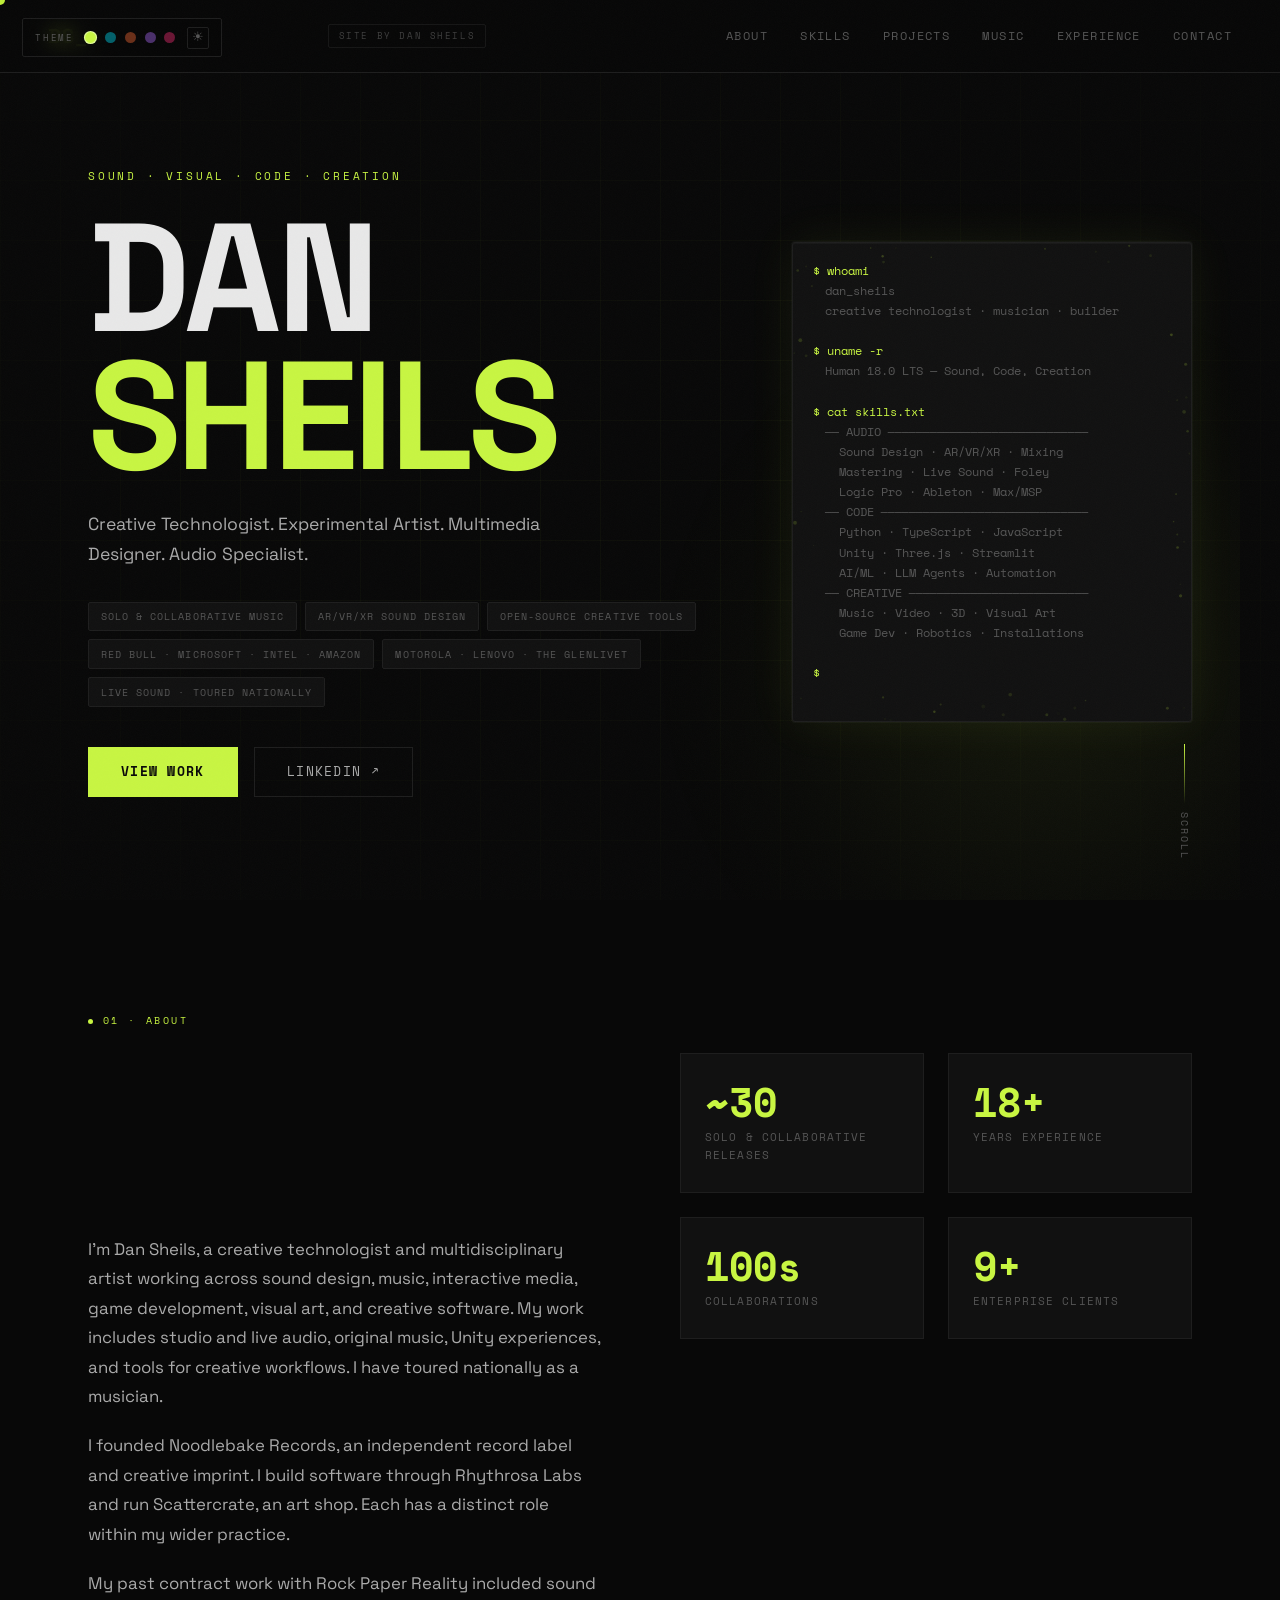
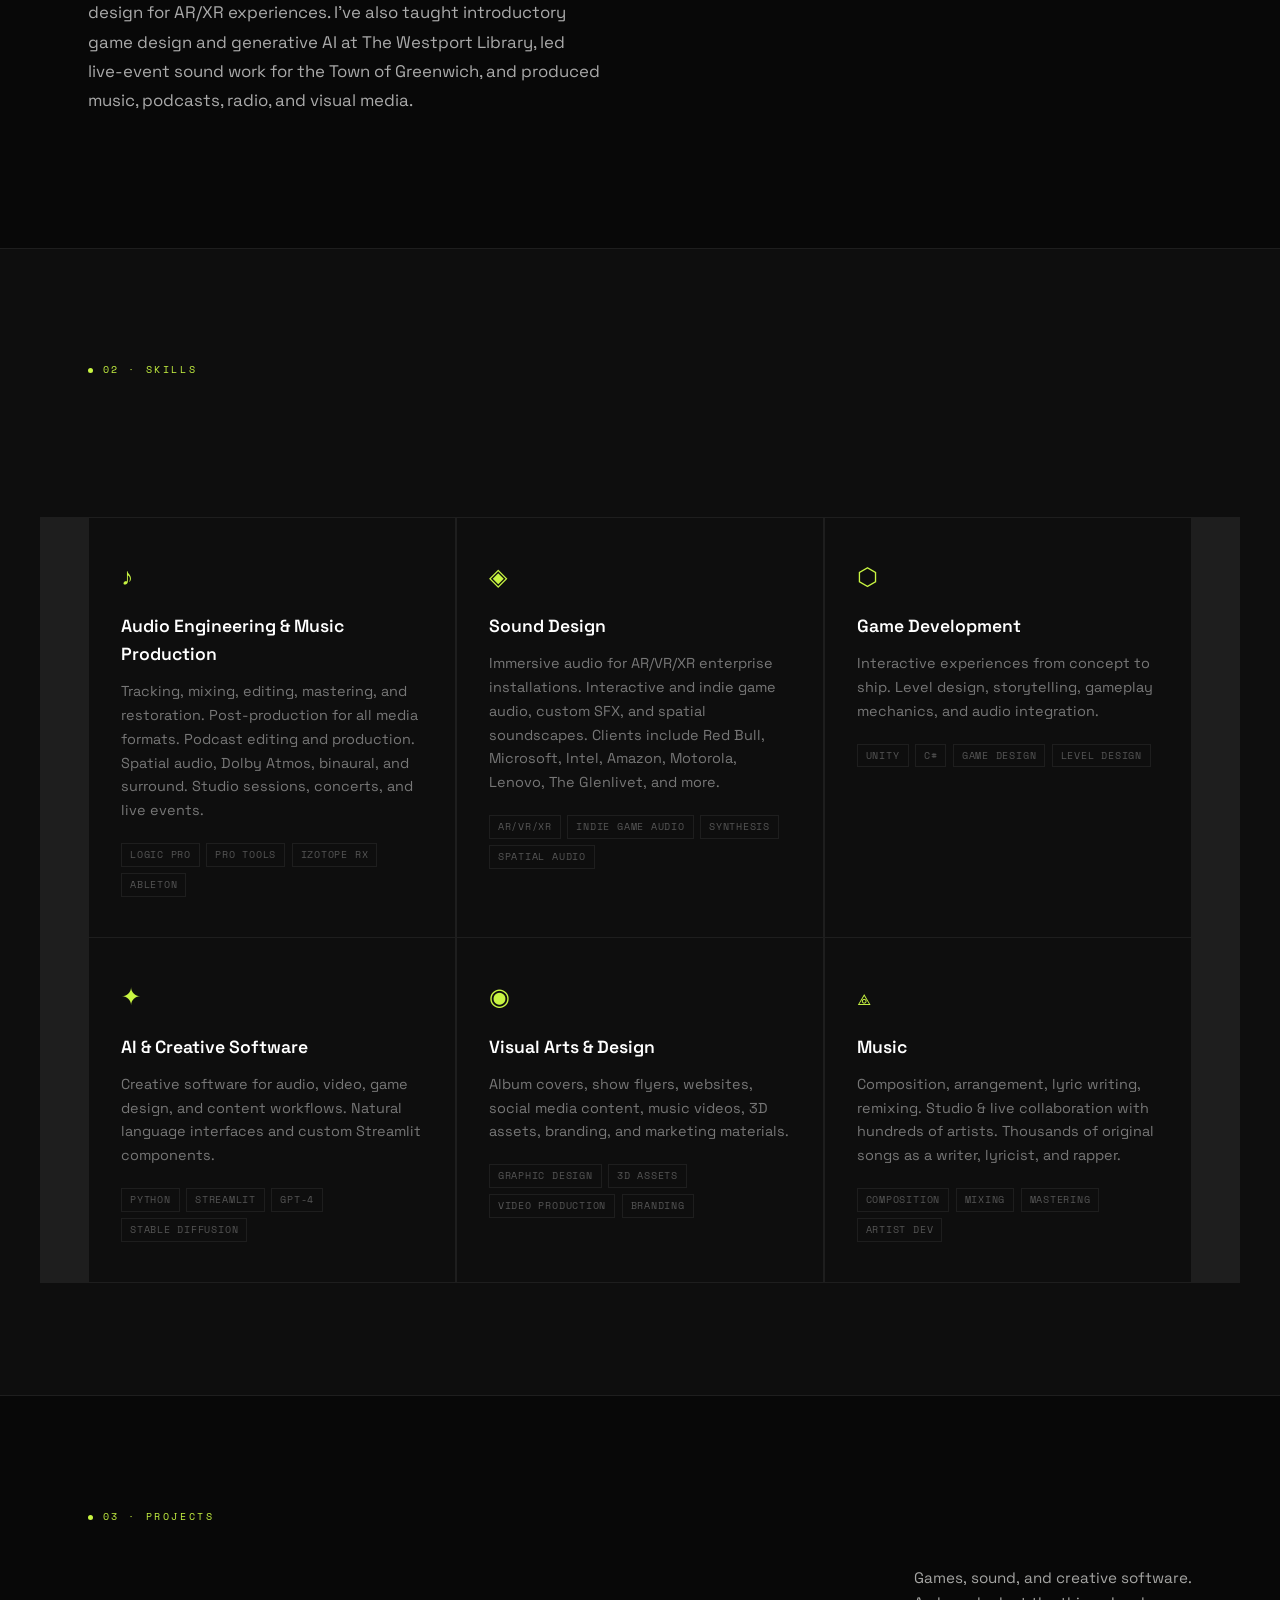
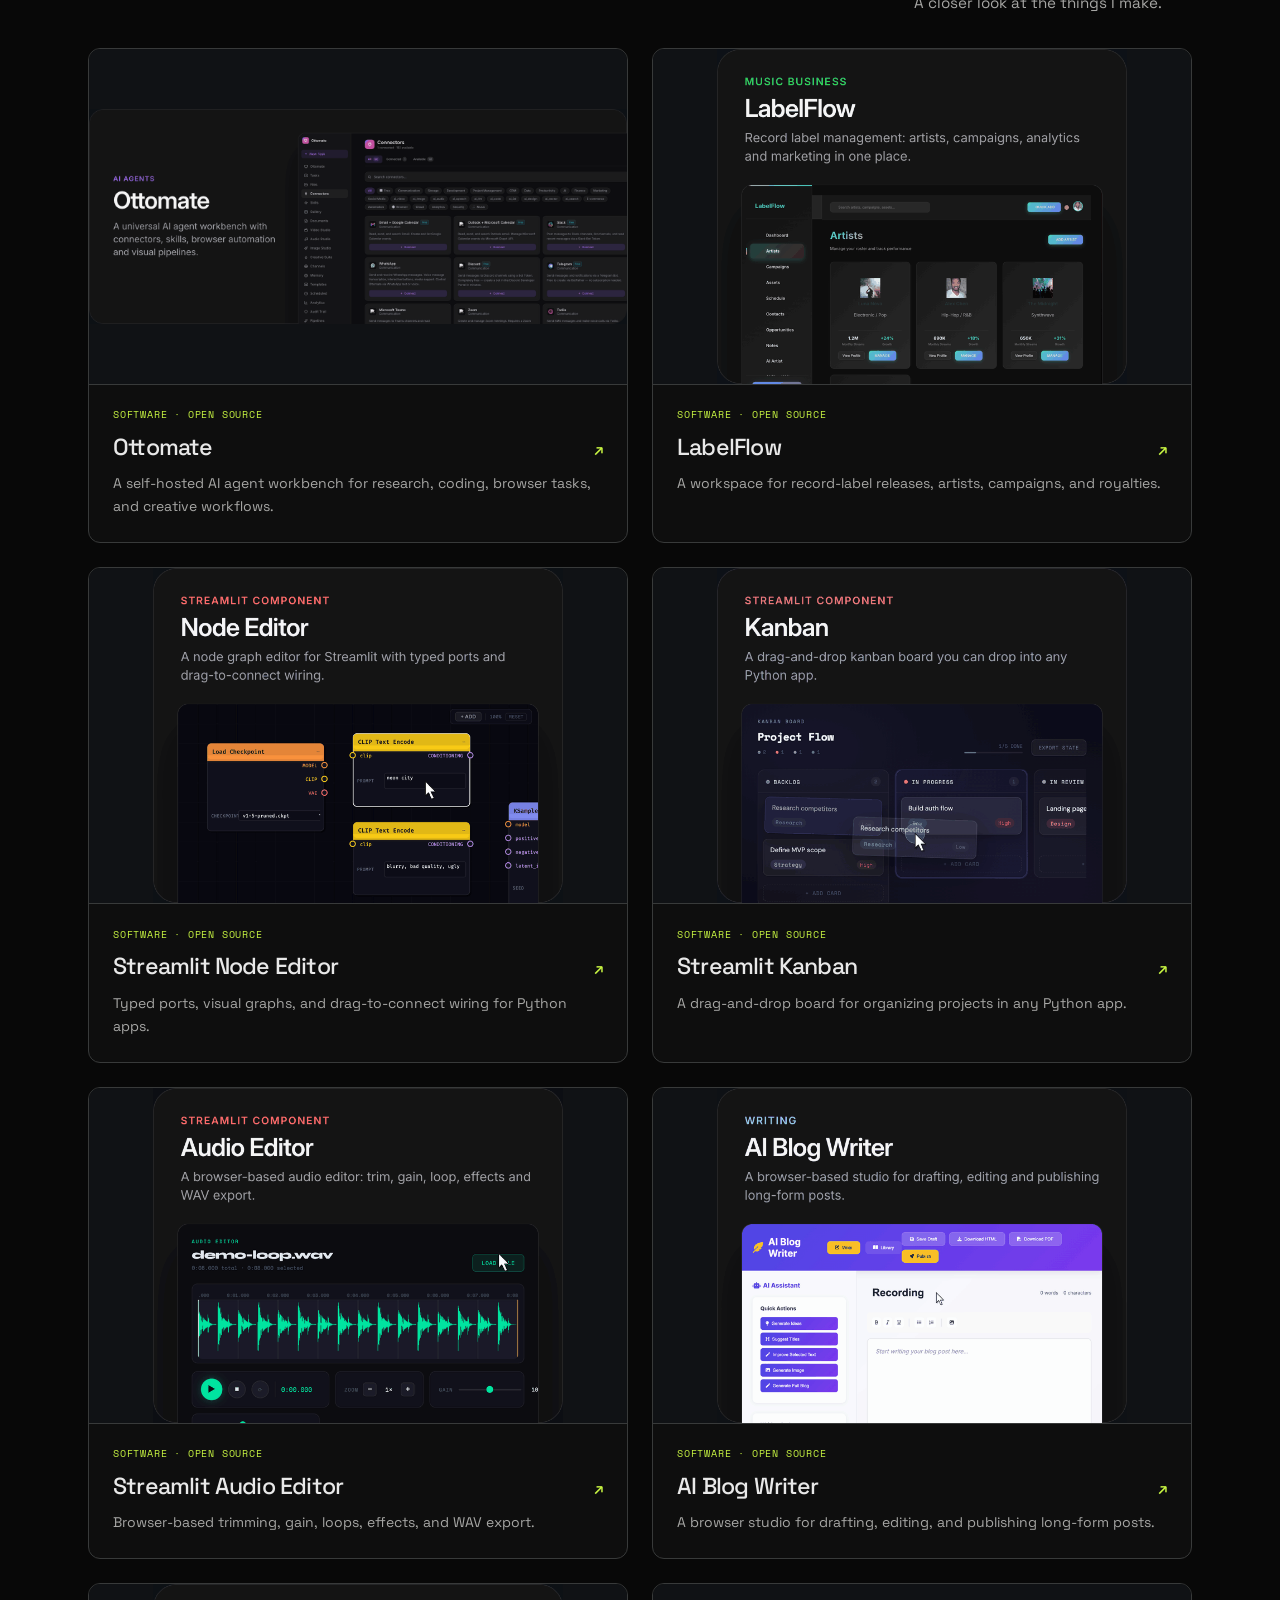
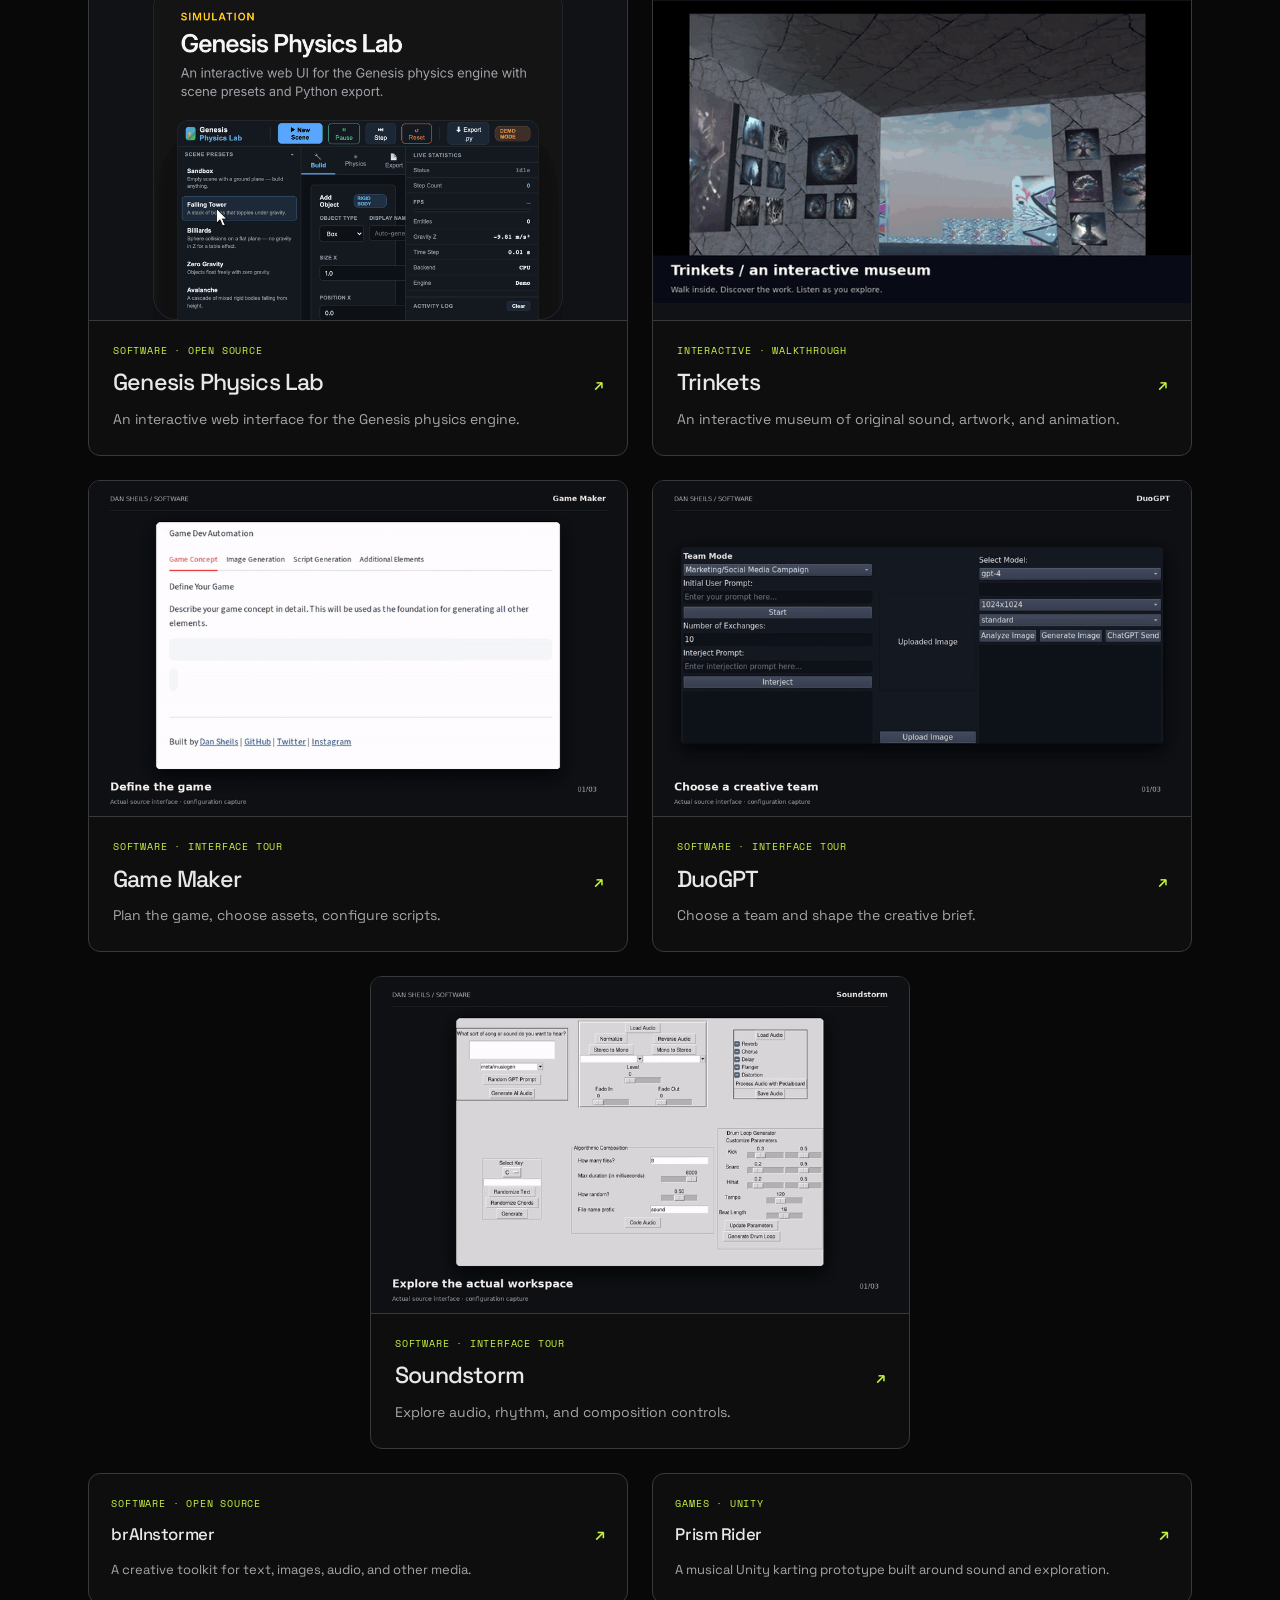
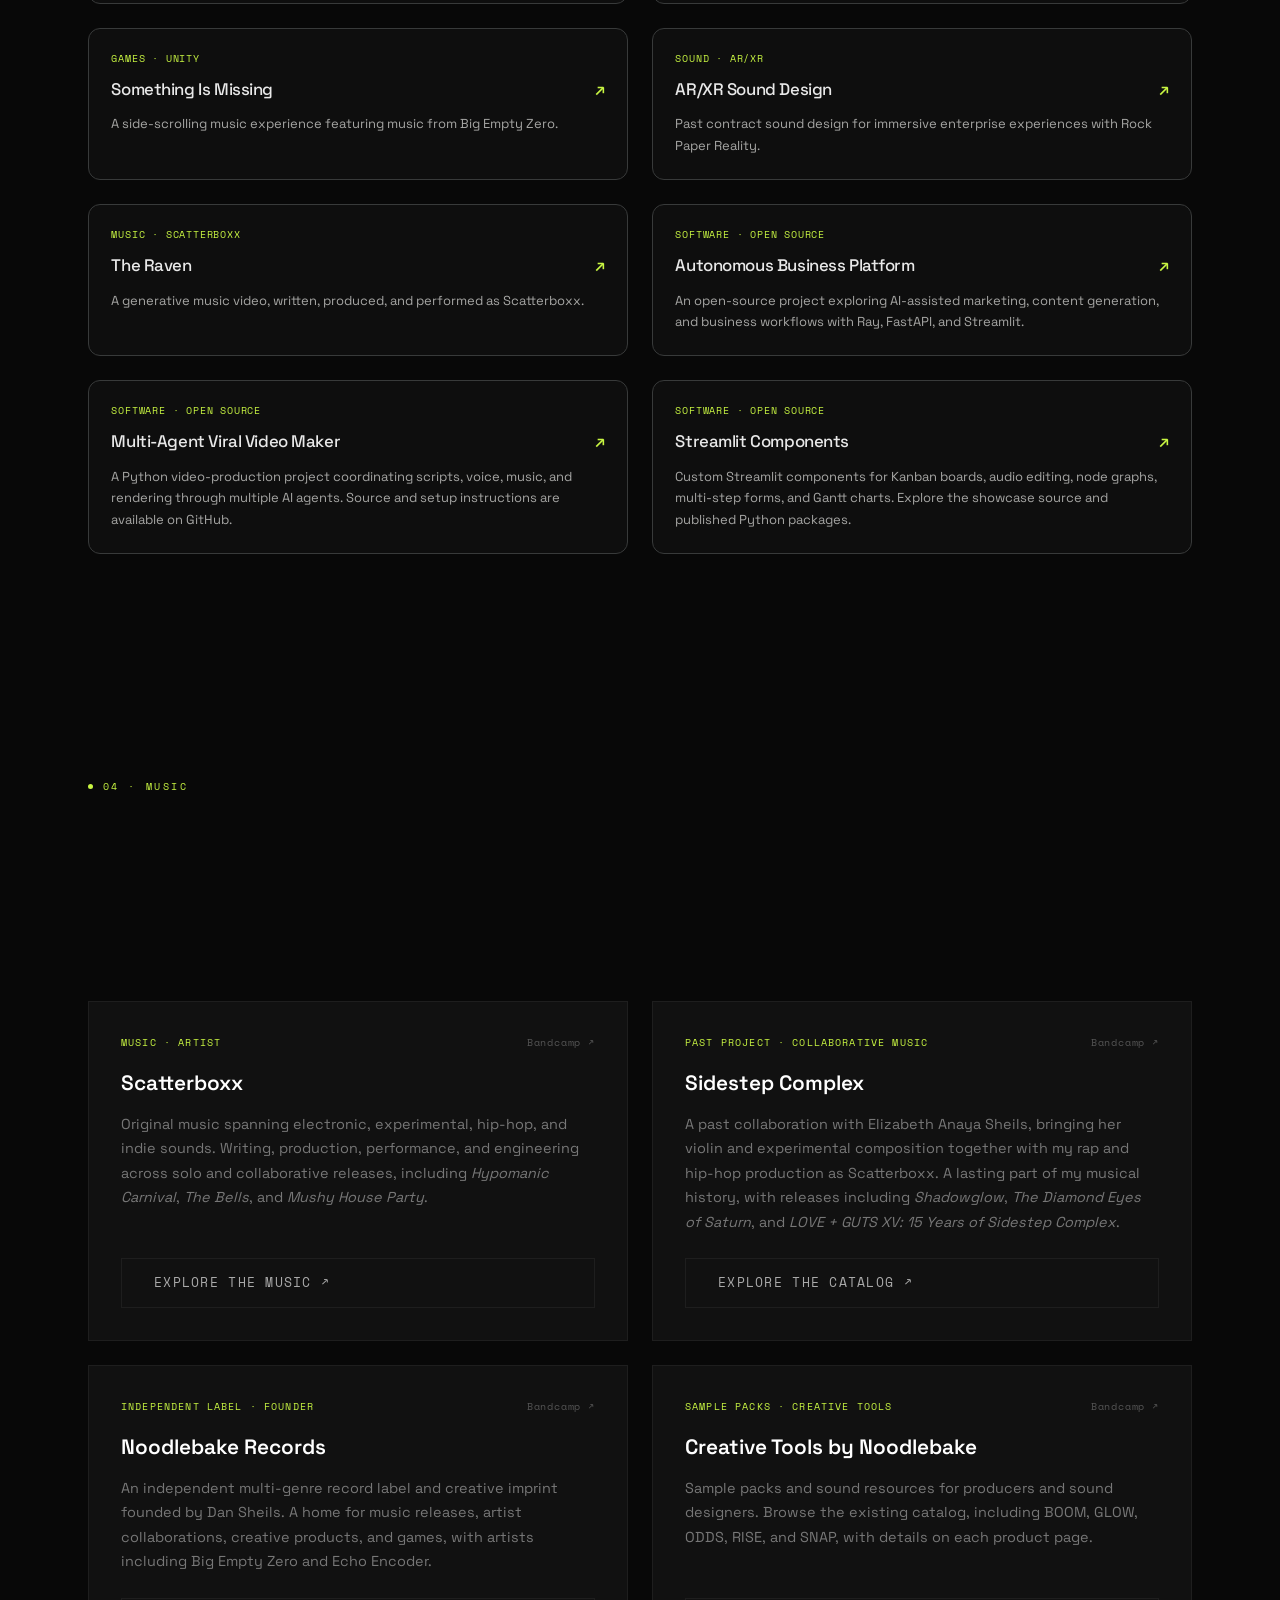
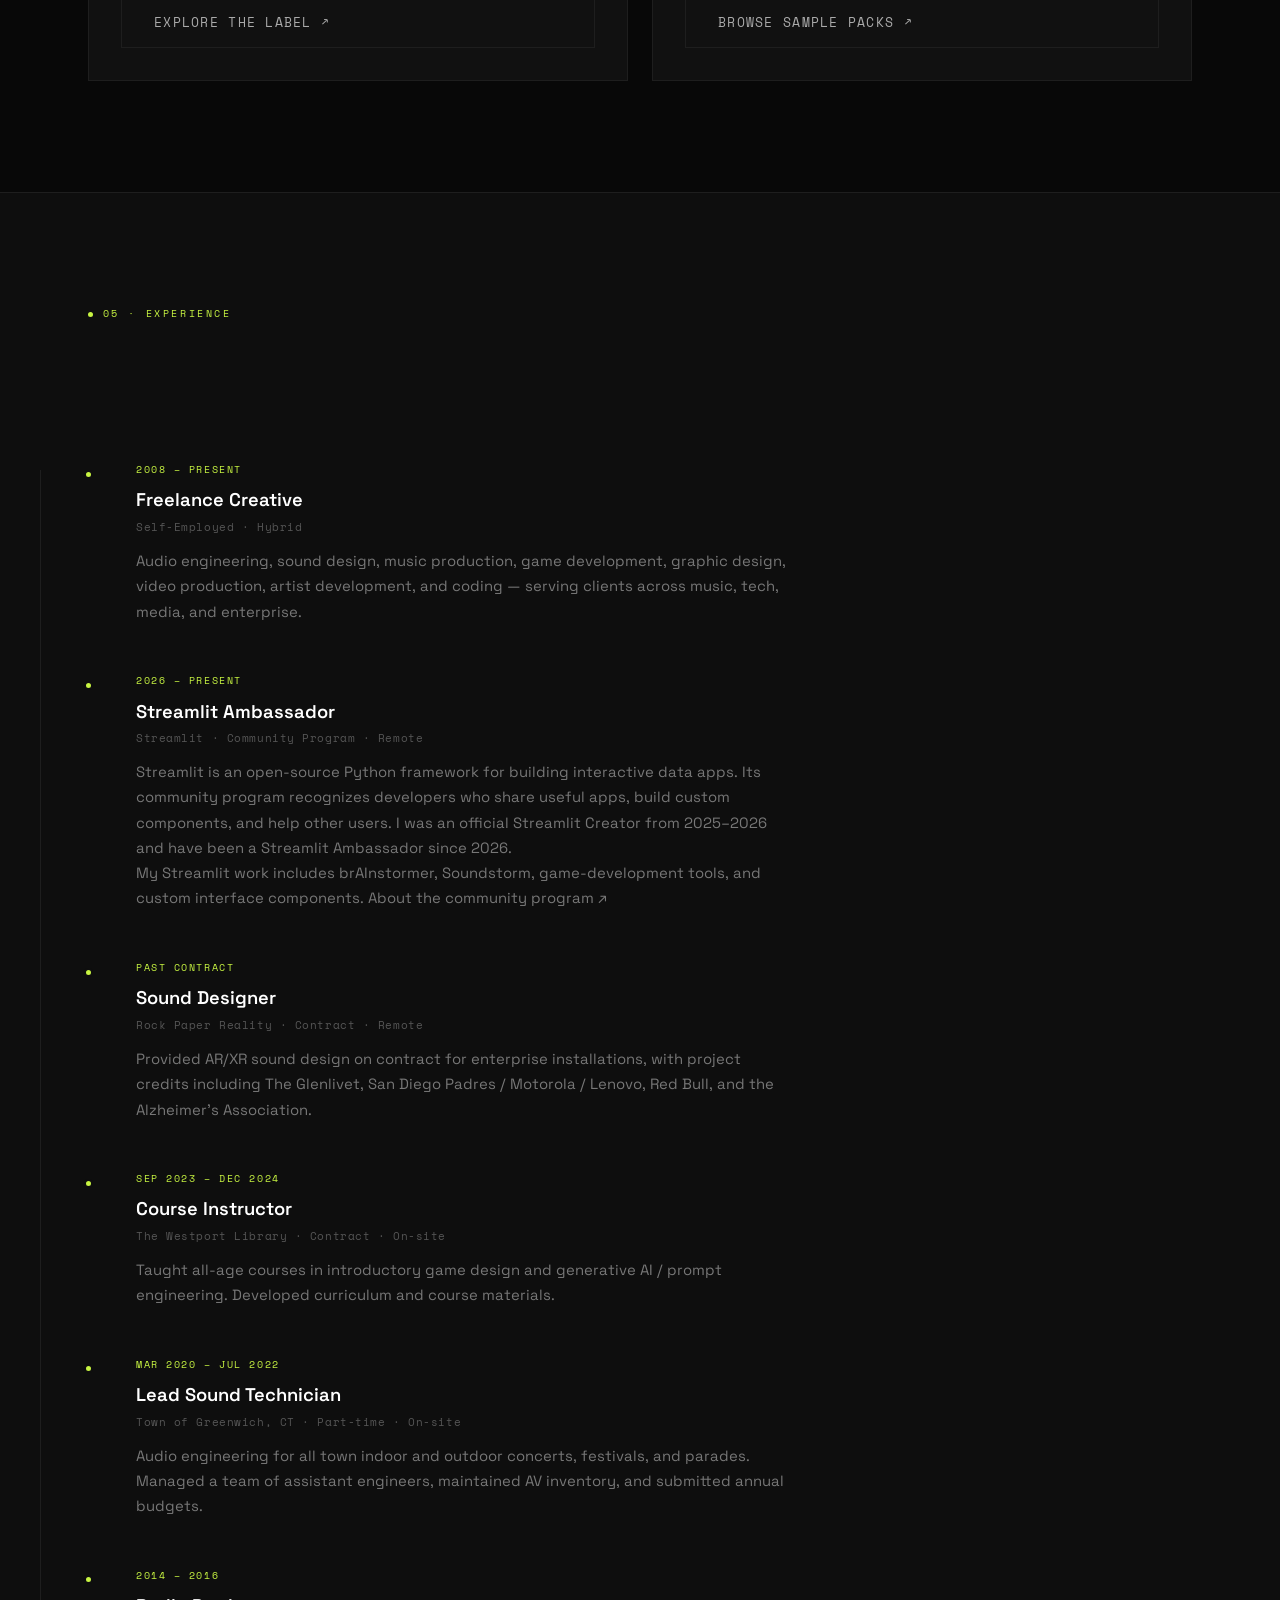
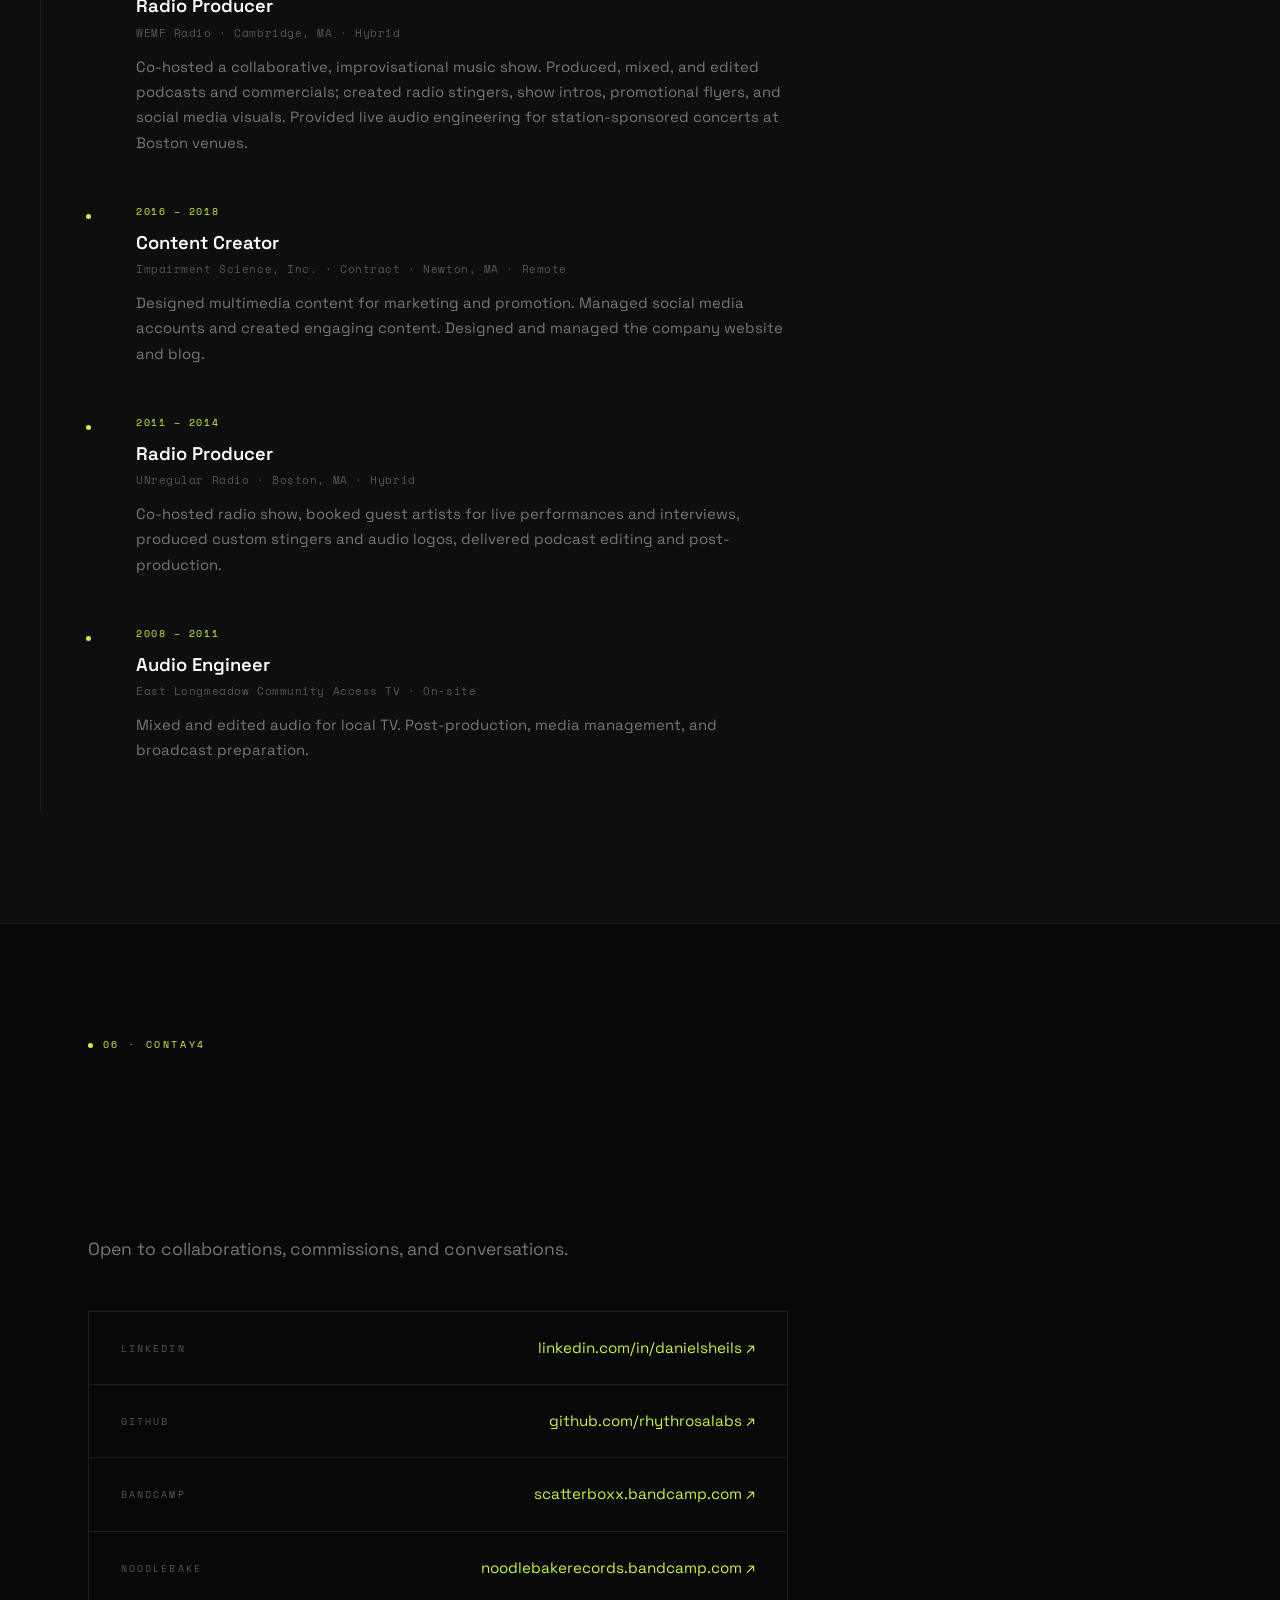
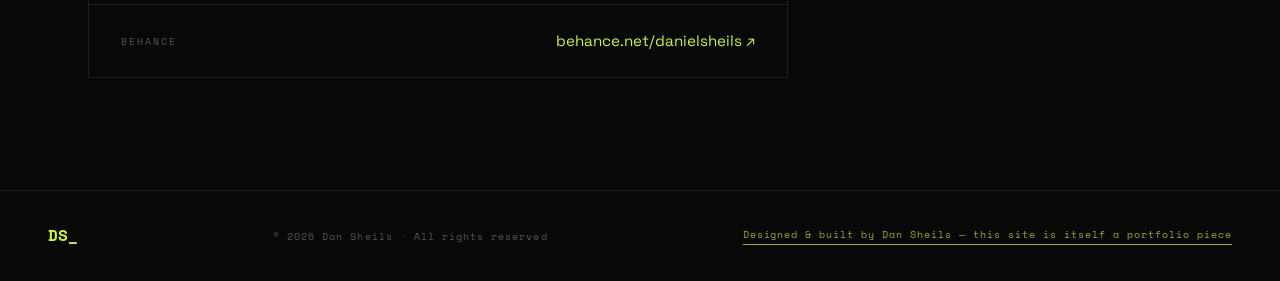
==== commit e1da9bc5: "Use looping GIF previews and reorder selected projects" ====
--- a/index.html
+++ b/index.html
@@ -187,22 +187,6 @@
       <p class="work-intro">Games, sound, and creative software.<br />A closer look at the things I make.</p>
     </div>
     <div class="proof-work work-gallery" id="motion-work">
-      <article class="work-card proof-film proof-feature">
-        <div class="work-media proof-media"><video aria-label="Trinkets walkthrough" controls="" loop="" muted="" playsinline="" poster="assets/previews/trinkets.png" preload="metadata" src="assets/previews/trinkets.mp4"></video></div>
-        <div class="work-caption"><span class="work-kind">Interactive · Walkthrough</span><h3><a href="https://noodlebake.itch.io/trinkets" target="_blank" rel="noopener noreferrer">Trinkets <span aria-hidden="true">↗</span></a></h3><p>An interactive museum of original sound, artwork, and animation.</p><a class="work-secondary" href="assets/previews/trinkets.gif" download>Download GIF <span aria-hidden="true">↓</span></a></div>
-      </article>
-      <article class="work-card proof-film">
-        <div class="work-media proof-media"><video aria-label="Game Maker source interface tour" controls="" loop="" muted="" playsinline="" poster="assets/previews/game-maker.png" preload="metadata" src="assets/previews/game-maker.mp4"></video></div>
-        <div class="work-caption"><span class="work-kind">Software · Interface tour</span><h3><a href="https://github.com/RhythrosaLabs/game-maker-public-dev" target="_blank" rel="noopener noreferrer">Game Maker <span aria-hidden="true">↗</span></a></h3><p>Plan the game, choose assets, configure scripts.</p><a class="work-secondary" href="assets/previews/game-maker.gif" download>Download GIF <span aria-hidden="true">↓</span></a></div>
-      </article>
-      <article class="work-card proof-film">
-        <div class="work-media proof-media"><video aria-label="DuoGPT source interface tour" controls="" loop="" muted="" playsinline="" poster="assets/previews/duogpt.png" preload="metadata" src="assets/previews/duogpt.mp4"></video></div>
-        <div class="work-caption"><span class="work-kind">Software · Interface tour</span><h3><a href="https://github.com/RhythrosaLabs/DuoGPT" target="_blank" rel="noopener noreferrer">DuoGPT <span aria-hidden="true">↗</span></a></h3><p>Choose a team and shape the creative brief.</p><a class="work-secondary" href="assets/previews/duogpt.gif" download>Download GIF <span aria-hidden="true">↓</span></a></div>
-      </article>
-      <article class="work-card proof-film">
-        <div class="work-media proof-media"><video aria-label="Soundstorm source interface tour" controls="" loop="" muted="" playsinline="" poster="assets/previews/soundstorm.png" preload="metadata" src="assets/previews/soundstorm.mp4"></video></div>
-        <div class="work-caption"><span class="work-kind">Software · Interface tour</span><h3><a href="https://github.com/RhythrosaLabs/soundstorm" target="_blank" rel="noopener noreferrer">Soundstorm <span aria-hidden="true">↗</span></a></h3><p>Explore audio, rhythm, and composition controls.</p><a class="work-secondary" href="assets/previews/soundstorm.gif" download>Download GIF <span aria-hidden="true">↓</span></a></div>
-      </article>
       <article class="work-card">
         <a class="work-media" href="https://github.com/RhythrosaLabs/otto-mate-2" target="_blank" rel="noopener noreferrer" aria-label="Explore Ottomate"><img alt="Ottomate: a universal AI agent workbench with connectors, skills, browser automation and visual pipelines" decoding="async" loading="lazy" src="assets/github-previews/card-ottomate-dark.gif"/></a>
         <div class="work-caption"><span class="work-kind">Software · Open source</span><h3><a href="https://github.com/RhythrosaLabs/otto-mate-2" target="_blank" rel="noopener noreferrer">Ottomate <span aria-hidden="true">↗</span></a></h3><p>A self-hosted AI agent workbench for research, coding, browser tasks, and creative workflows.</p></div>
@@ -212,14 +196,6 @@
         <div class="work-caption"><span class="work-kind">Software · Open source</span><h3><a href="https://github.com/RhythrosaLabs/labelflow" target="_blank" rel="noopener noreferrer">LabelFlow <span aria-hidden="true">↗</span></a></h3><p>A workspace for record-label releases, artists, campaigns, and royalties.</p></div>
       </article>
       <article class="work-card">
-        <a class="work-media" href="https://github.com/RhythrosaLabs/brAInstormer-cloud" target="_blank" rel="noopener noreferrer" aria-label="Explore brAInstormer"><img alt="brAInstormer — original output or portfolio artwork" loading="lazy" src="assets/project-stills/brainstormer.png"/></a>
-        <div class="work-caption"><span class="work-kind">Software · Open source</span><h3><a href="https://github.com/RhythrosaLabs/brAInstormer-cloud" target="_blank" rel="noopener noreferrer">brAInstormer <span aria-hidden="true">↗</span></a></h3><p>A creative toolkit for text, images, audio, and other media.</p></div>
-      </article>
-      <article class="work-card">
-        <a class="work-media" href="https://danielsheils.myportfolio.com/game-design-1" target="_blank" rel="noopener noreferrer" aria-label="Explore Prism Rider"><img alt="Prism Rider — original output or portfolio artwork" loading="lazy" src="assets/project-stills/prism-rider.png"/></a>
-        <div class="work-caption"><span class="work-kind">Games · Unity</span><h3><a href="https://danielsheils.myportfolio.com/game-design-1" target="_blank" rel="noopener noreferrer">Prism Rider <span aria-hidden="true">↗</span></a></h3><p>A musical Unity karting prototype built around sound and exploration.</p></div>
-      </article>
-      <article class="work-card">
         <a class="work-media" href="https://github.com/RhythrosaLabs/streamlit-node-editor" target="_blank" rel="noopener noreferrer" aria-label="Explore Streamlit Node Editor"><img alt="Streamlit Node Editor: a node graph editor with typed ports and drag-to-connect wiring" decoding="async" loading="lazy" src="assets/github-previews/card-node-editor-dark.gif"/></a>
         <div class="work-caption"><span class="work-kind">Software · Open source</span><h3><a href="https://github.com/RhythrosaLabs/streamlit-node-editor" target="_blank" rel="noopener noreferrer">Streamlit Node Editor <span aria-hidden="true">↗</span></a></h3><p>Typed ports, visual graphs, and drag-to-connect wiring for Python apps.</p></div>
       </article>
@@ -228,14 +204,6 @@
         <div class="work-caption"><span class="work-kind">Software · Open source</span><h3><a href="https://github.com/RhythrosaLabs/streamlit-kanban" target="_blank" rel="noopener noreferrer">Streamlit Kanban <span aria-hidden="true">↗</span></a></h3><p>A drag-and-drop board for organizing projects in any Python app.</p></div>
       </article>
       <article class="work-card">
-        <a class="work-media" href="https://danielsheils.myportfolio.com/game-design-1" target="_blank" rel="noopener noreferrer" aria-label="Explore Something Is Missing"><img alt="Something Is Missing — original output or portfolio artwork" loading="lazy" src="assets/project-stills/something-is-missing.png"/></a>
-        <div class="work-caption"><span class="work-kind">Games · Unity</span><h3><a href="https://danielsheils.myportfolio.com/game-design-1" target="_blank" rel="noopener noreferrer">Something Is Missing <span aria-hidden="true">↗</span></a></h3><p>A side-scrolling music experience featuring music from Big Empty Zero.</p></div>
-      </article>
-      <article class="work-card">
-        <a class="work-media" href="https://danielsheils.myportfolio.com/ar-sound-design" target="_blank" rel="noopener noreferrer" aria-label="Explore AR/XR Sound Design"><img alt="AR/XR Sound Design — original output or portfolio artwork" loading="lazy" src="assets/project-stills/xr-sound.png"/></a>
-        <div class="work-caption"><span class="work-kind">Sound · AR/XR</span><h3><a href="https://danielsheils.myportfolio.com/ar-sound-design" target="_blank" rel="noopener noreferrer">AR/XR Sound Design <span aria-hidden="true">↗</span></a></h3><p>Past contract sound design for immersive enterprise experiences with Rock Paper Reality.</p></div>
-      </article>
-      <article class="work-card">
         <a class="work-media" href="https://github.com/RhythrosaLabs/streamlit-audio-editor" target="_blank" rel="noopener noreferrer" aria-label="Explore Streamlit Audio Editor"><img alt="Streamlit Audio Editor: trim, gain, loop, effects and WAV export in the browser" decoding="async" loading="lazy" src="assets/github-previews/card-audio-editor-dark.gif"/></a>
         <div class="work-caption"><span class="work-kind">Software · Open source</span><h3><a href="https://github.com/RhythrosaLabs/streamlit-audio-editor" target="_blank" rel="noopener noreferrer">Streamlit Audio Editor <span aria-hidden="true">↗</span></a></h3><p>Browser-based trimming, gain, loops, effects, and WAV export.</p></div>
       </article>
@@ -248,11 +216,28 @@
         <div class="work-caption"><span class="work-kind">Software · Open source</span><h3><a href="https://github.com/RhythrosaLabs/genesis-physics-lab" target="_blank" rel="noopener noreferrer">Genesis Physics Lab <span aria-hidden="true">↗</span></a></h3><p>An interactive web interface for the Genesis physics engine.</p></div>
       </article>
       <article class="work-card">
-        <a class="work-media" href="https://youtu.be/TU3OLogr1ew" target="_blank" rel="noopener noreferrer" aria-label="Explore The Raven"><img alt="The Raven — original output or portfolio artwork" loading="lazy" src="assets/project-stills/the-raven.jpg"/></a>
-        <div class="work-caption"><span class="work-kind">Music · Scatterboxx</span><h3><a href="https://youtu.be/TU3OLogr1ew" target="_blank" rel="noopener noreferrer">The Raven <span aria-hidden="true">↗</span></a></h3><p>A generative music video, written, produced, and performed as Scatterboxx.</p></div>
+        <a class="work-media" href="https://noodlebake.itch.io/trinkets" target="_blank" rel="noopener noreferrer" aria-label="Explore Trinkets"><img src="assets/previews/trinkets.gif" alt="Trinkets walkthrough" loading="lazy" decoding="async" /></a>
+        <div class="work-caption"><span class="work-kind">Interactive · Walkthrough</span><h3><a href="https://noodlebake.itch.io/trinkets" target="_blank" rel="noopener noreferrer">Trinkets <span aria-hidden="true">↗</span></a></h3><p>An interactive museum of original sound, artwork, and animation.</p></div>
+      </article>
+      <article class="work-card">
+        <a class="work-media" href="https://github.com/RhythrosaLabs/game-maker-public-dev" target="_blank" rel="noopener noreferrer" aria-label="Explore Game Maker"><img src="assets/previews/game-maker.gif" alt="Game Maker source interface tour" loading="lazy" decoding="async" /></a>
+        <div class="work-caption"><span class="work-kind">Software · Interface tour</span><h3><a href="https://github.com/RhythrosaLabs/game-maker-public-dev" target="_blank" rel="noopener noreferrer">Game Maker <span aria-hidden="true">↗</span></a></h3><p>Plan the game, choose assets, configure scripts.</p></div>
+      </article>
+      <article class="work-card">
+        <a class="work-media" href="https://github.com/RhythrosaLabs/DuoGPT" target="_blank" rel="noopener noreferrer" aria-label="Explore DuoGPT"><img src="assets/previews/duogpt.gif" alt="DuoGPT source interface tour" loading="lazy" decoding="async" /></a>
+        <div class="work-caption"><span class="work-kind">Software · Interface tour</span><h3><a href="https://github.com/RhythrosaLabs/DuoGPT" target="_blank" rel="noopener noreferrer">DuoGPT <span aria-hidden="true">↗</span></a></h3><p>Choose a team and shape the creative brief.</p></div>
+      </article>
+      <article class="work-card">
+        <a class="work-media" href="https://github.com/RhythrosaLabs/soundstorm" target="_blank" rel="noopener noreferrer" aria-label="Explore Soundstorm"><img src="assets/previews/soundstorm.gif" alt="Soundstorm source interface tour" loading="lazy" decoding="async" /></a>
+        <div class="work-caption"><span class="work-kind">Software · Interface tour</span><h3><a href="https://github.com/RhythrosaLabs/soundstorm" target="_blank" rel="noopener noreferrer">Soundstorm <span aria-hidden="true">↗</span></a></h3><p>Explore audio, rhythm, and composition controls.</p></div>
       </article>
     </div>
     <div class="work-extras">
+      <a class="work-extra" href="https://github.com/RhythrosaLabs/brAInstormer-cloud" target="_blank" rel="noopener noreferrer"><span class="work-kind">Software · Open source</span><h3>brAInstormer <span aria-hidden="true">↗</span></h3><p>A creative toolkit for text, images, audio, and other media.</p></a>
+      <a class="work-extra" href="https://danielsheils.myportfolio.com/game-design-1" target="_blank" rel="noopener noreferrer"><span class="work-kind">Games · Unity</span><h3>Prism Rider <span aria-hidden="true">↗</span></h3><p>A musical Unity karting prototype built around sound and exploration.</p></a>
+      <a class="work-extra" href="https://danielsheils.myportfolio.com/game-design-1" target="_blank" rel="noopener noreferrer"><span class="work-kind">Games · Unity</span><h3>Something Is Missing <span aria-hidden="true">↗</span></h3><p>A side-scrolling music experience featuring music from Big Empty Zero.</p></a>
+      <a class="work-extra" href="https://danielsheils.myportfolio.com/ar-sound-design" target="_blank" rel="noopener noreferrer"><span class="work-kind">Sound · AR/XR</span><h3>AR/XR Sound Design <span aria-hidden="true">↗</span></h3><p>Past contract sound design for immersive enterprise experiences with Rock Paper Reality.</p></a>
+      <a class="work-extra" href="https://youtu.be/TU3OLogr1ew" target="_blank" rel="noopener noreferrer"><span class="work-kind">Music · Scatterboxx</span><h3>The Raven <span aria-hidden="true">↗</span></h3><p>A generative music video, written, produced, and performed as Scatterboxx.</p></a>
       <a class="work-extra" href="https://github.com/RhythrosaLabs/autonomous-business-platform" target="_blank" rel="noopener noreferrer"><span class="work-kind">Software · Open source</span><h3>Autonomous Business Platform <span aria-hidden="true">↗</span></h3><p>An open-source project exploring AI-assisted marketing, content generation, and business workflows with Ray, FastAPI, and Streamlit.</p></a>
       <a class="work-extra" href="https://github.com/RhythrosaLabs/multi-agent-viral-video-maker" target="_blank" rel="noopener noreferrer"><span class="work-kind">Software · Open source</span><h3>Multi-Agent Viral Video Maker <span aria-hidden="true">↗</span></h3><p>A Python video-production project coordinating scripts, voice, music, and rendering through multiple AI agents. Source and setup instructions are available on GitHub.</p></a>
       <a class="work-extra" href="https://github.com/RhythrosaLabs/streamlit-components-demo" target="_blank" rel="noopener noreferrer"><span class="work-kind">Software · Open source</span><h3>Streamlit Components <span aria-hidden="true">↗</span></h3><p>Custom Streamlit components for Kanban boards, audio editing, node graphs, multi-step forms, and Gantt charts. Explore the showcase source and published Python packages.</p></a>
--- a/proof.css
+++ b/proof.css
@@ -68,3 +68,10 @@
   .work-card:hover { transform:none; }
 }
 @media(prefers-reduced-motion:reduce) { .work-gallery .work-card { transition:none; } .work-gallery .work-card:hover { transform:none; } }
+
+/* Keep the remaining text projects and the final animation balanced. */
+@media(min-width:701px) {
+  .work-gallery .work-card:last-child:nth-child(odd) { grid-column:1 / -1; width:calc((100% - 1.5rem) / 2); justify-self:center; }
+}
+.work-extras { grid-template-columns:repeat(2,minmax(0,1fr)); }
+@media(max-width:700px) { .work-extras { grid-template-columns:1fr; } }
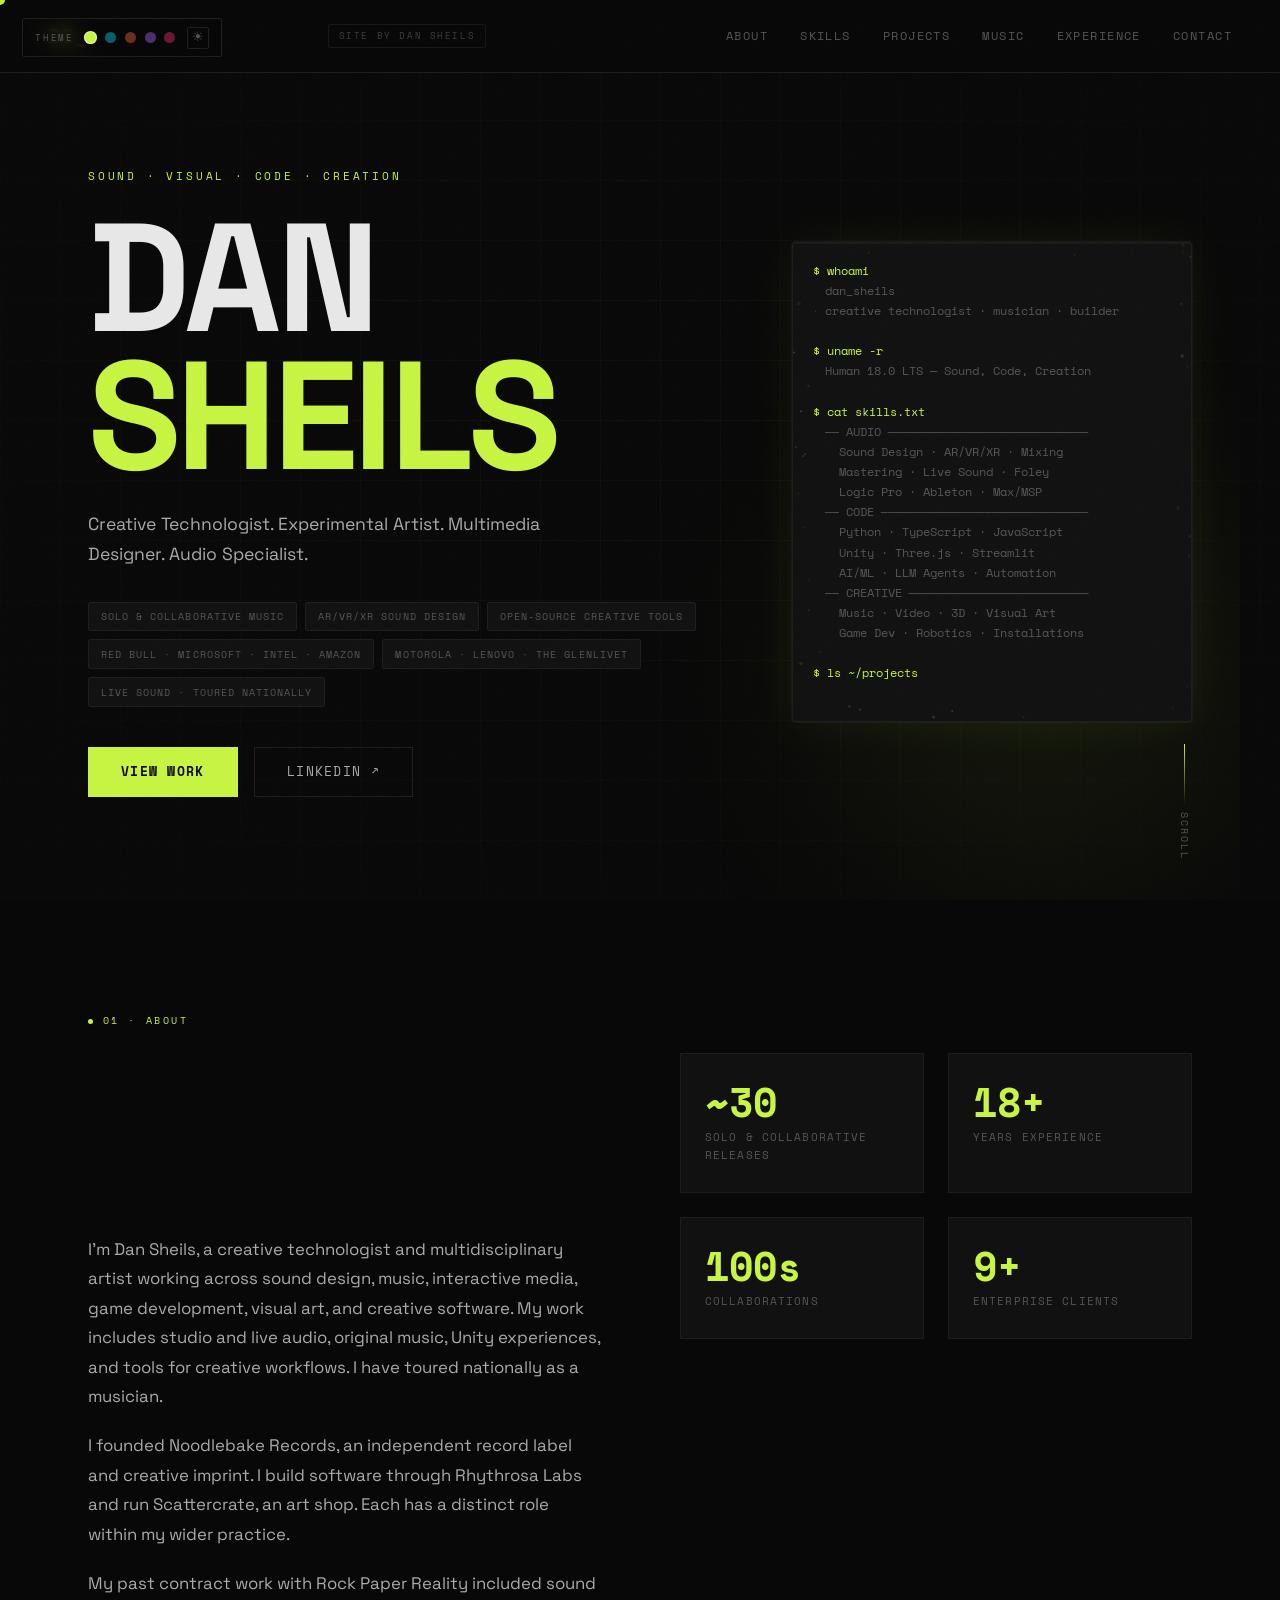
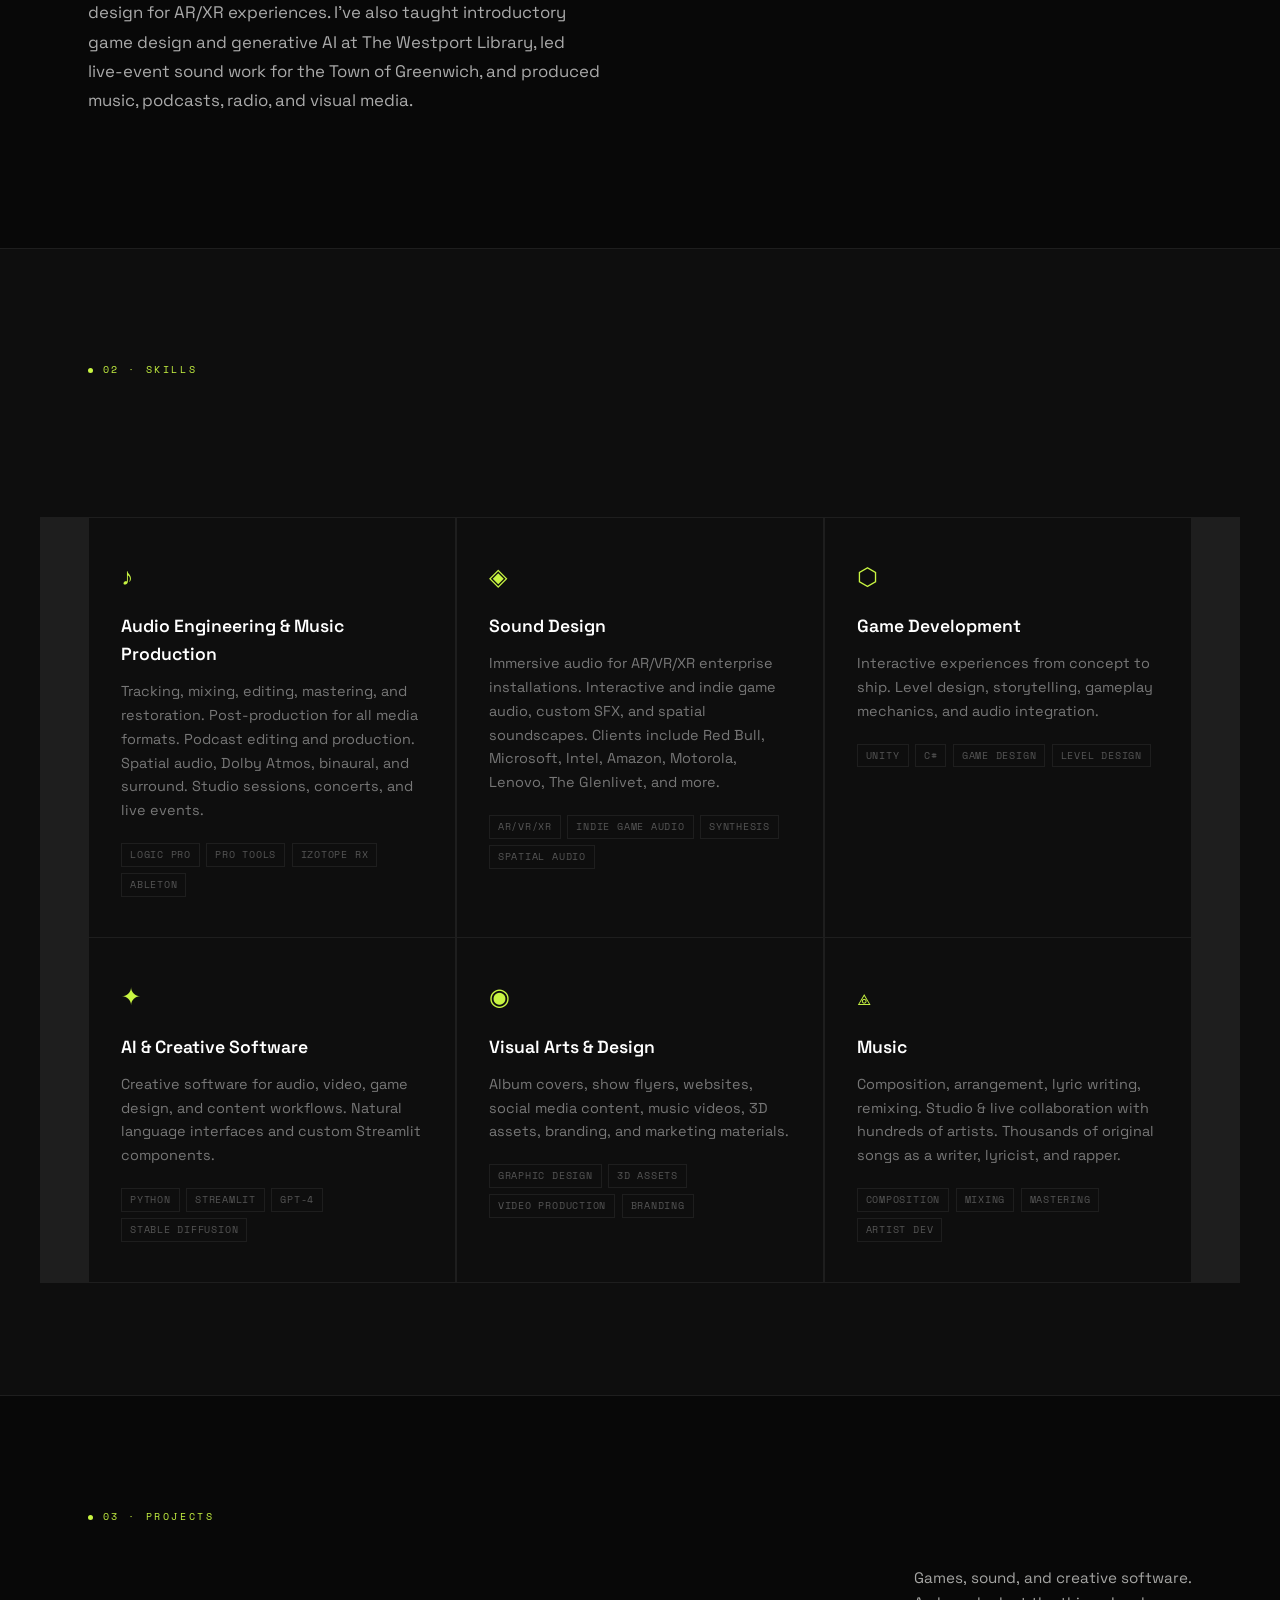
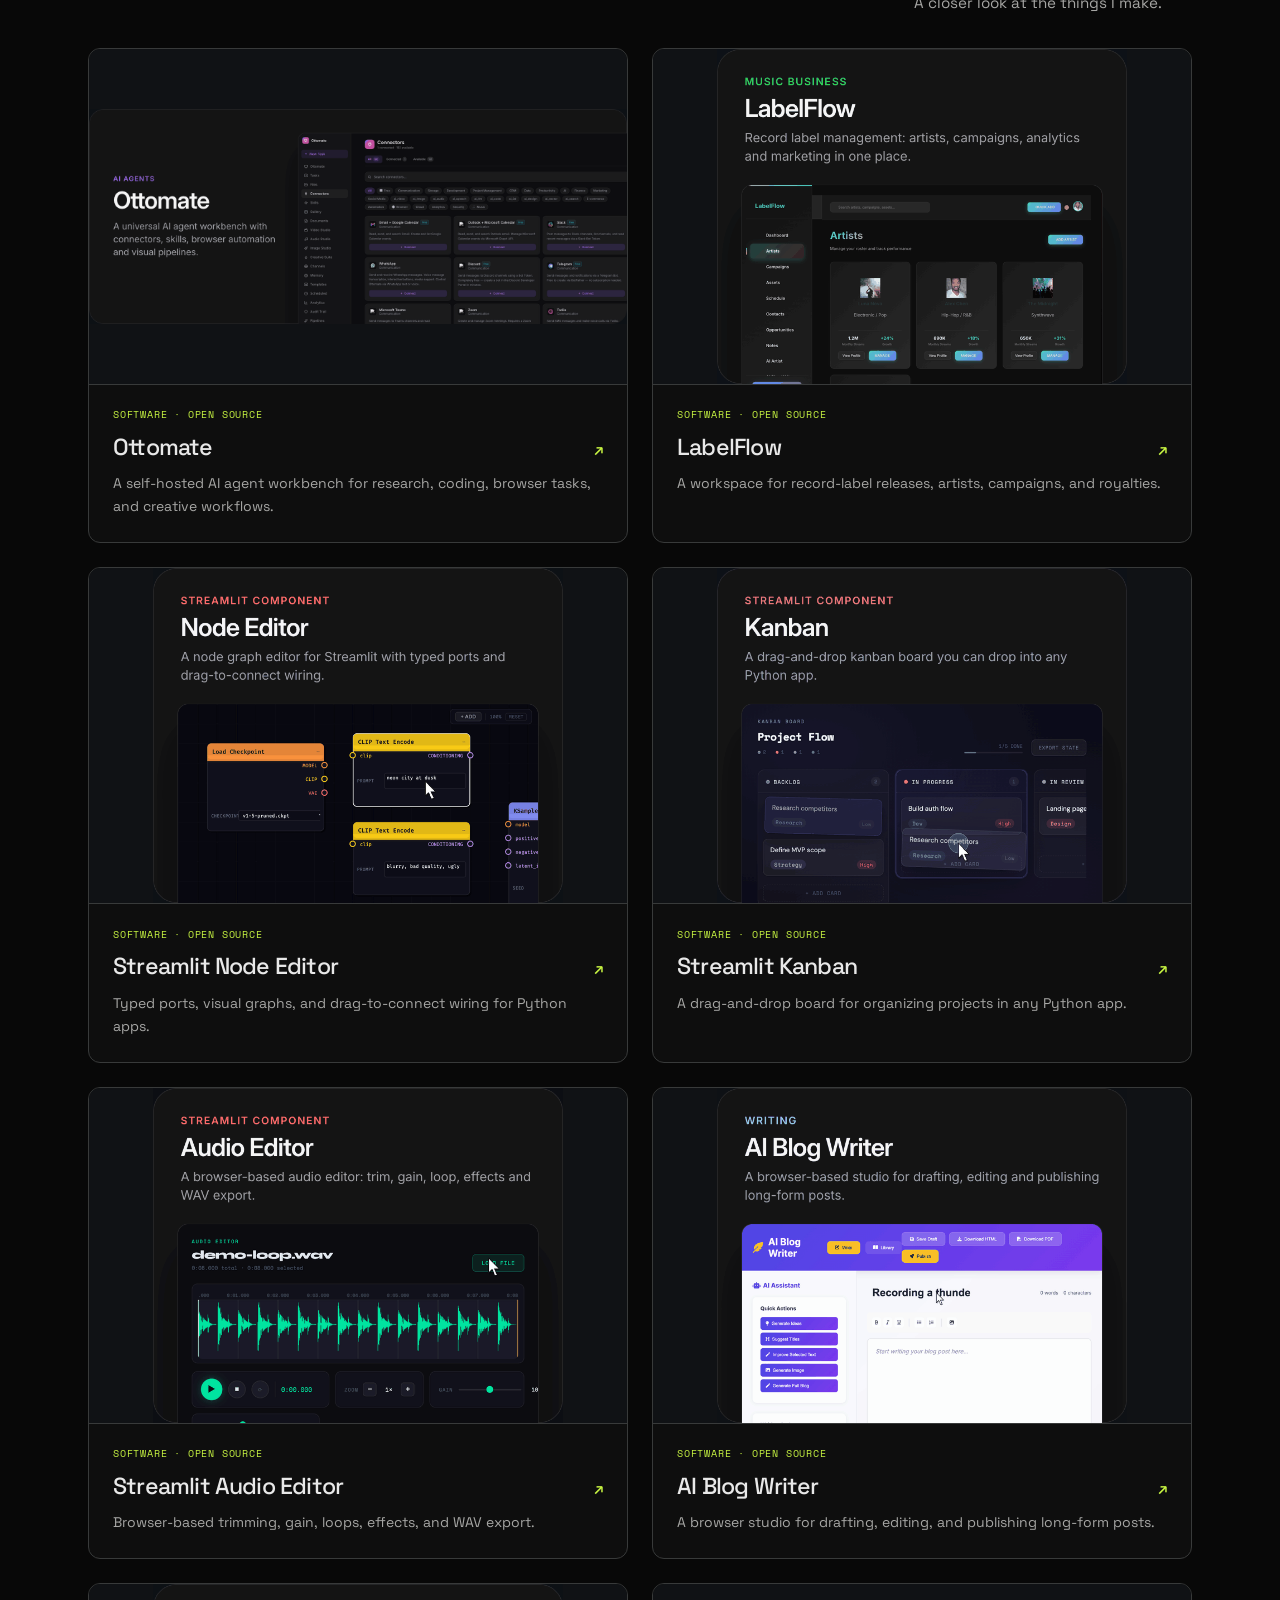
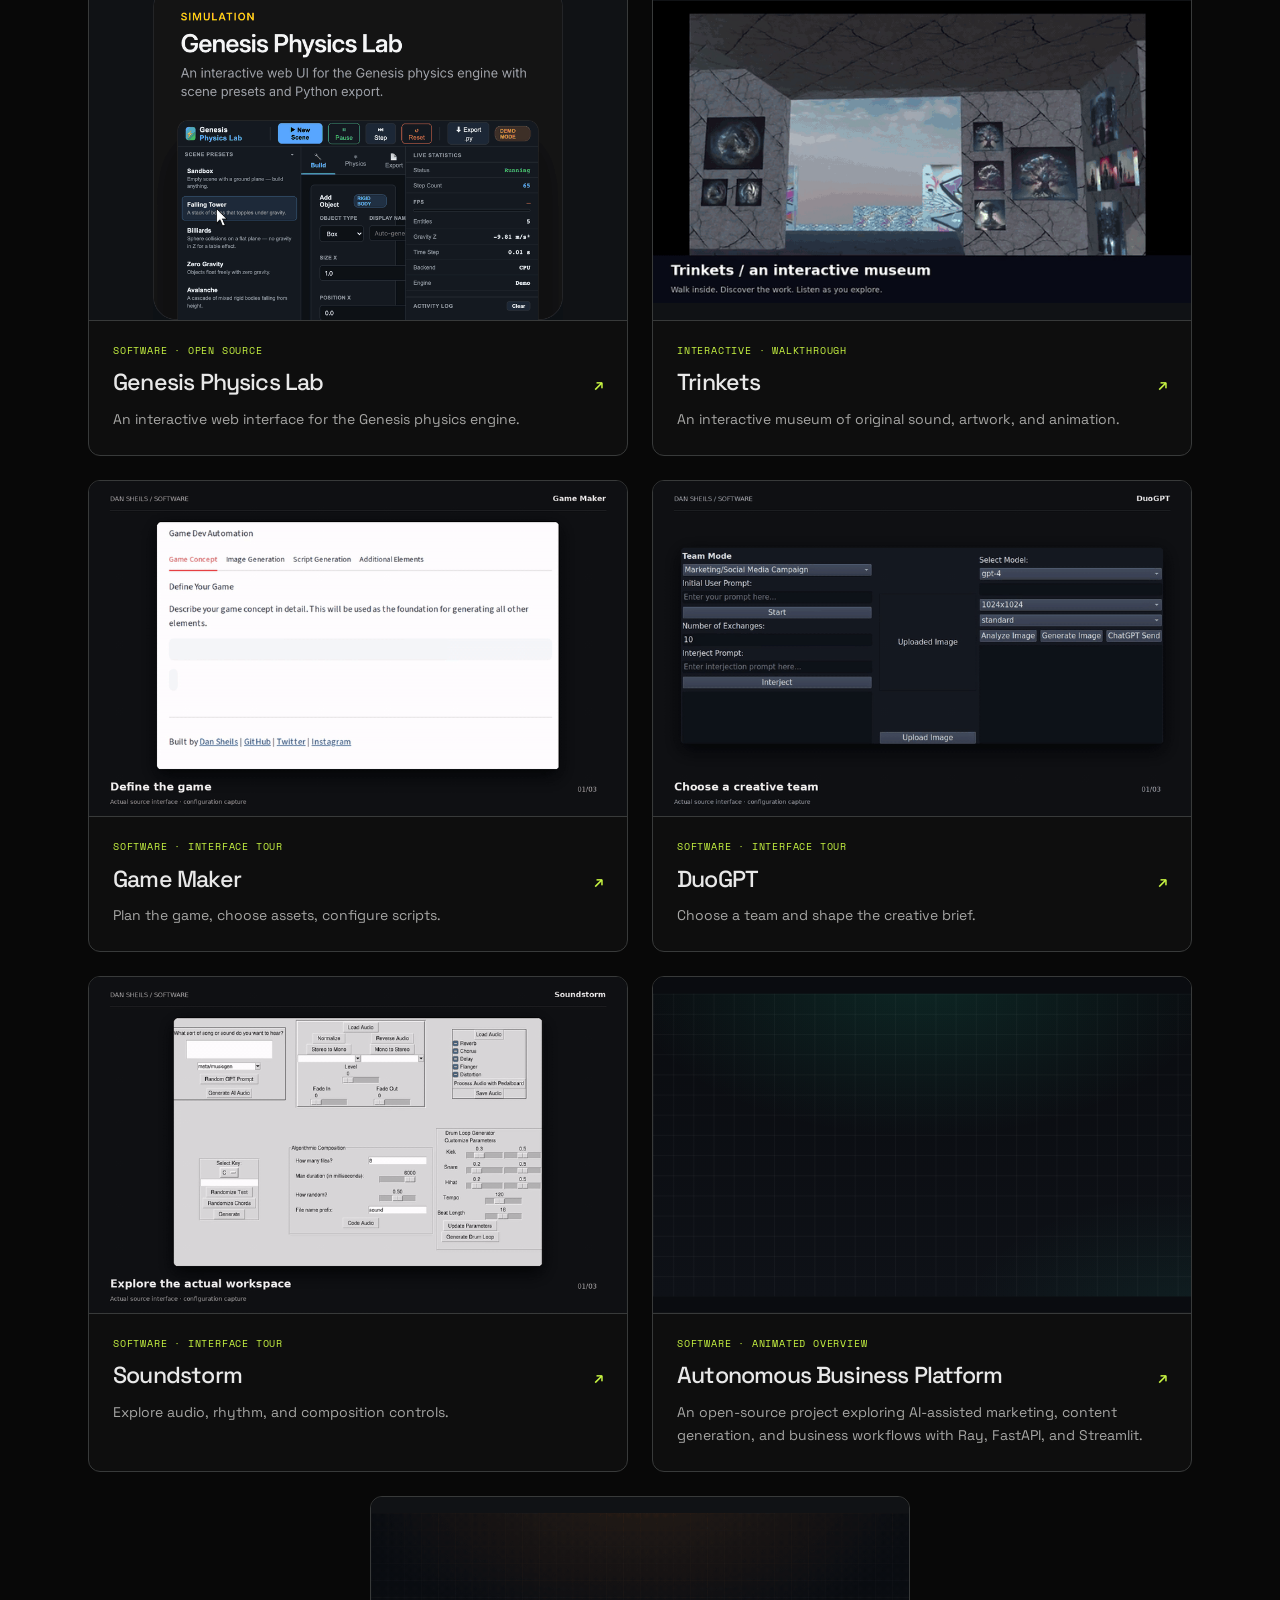
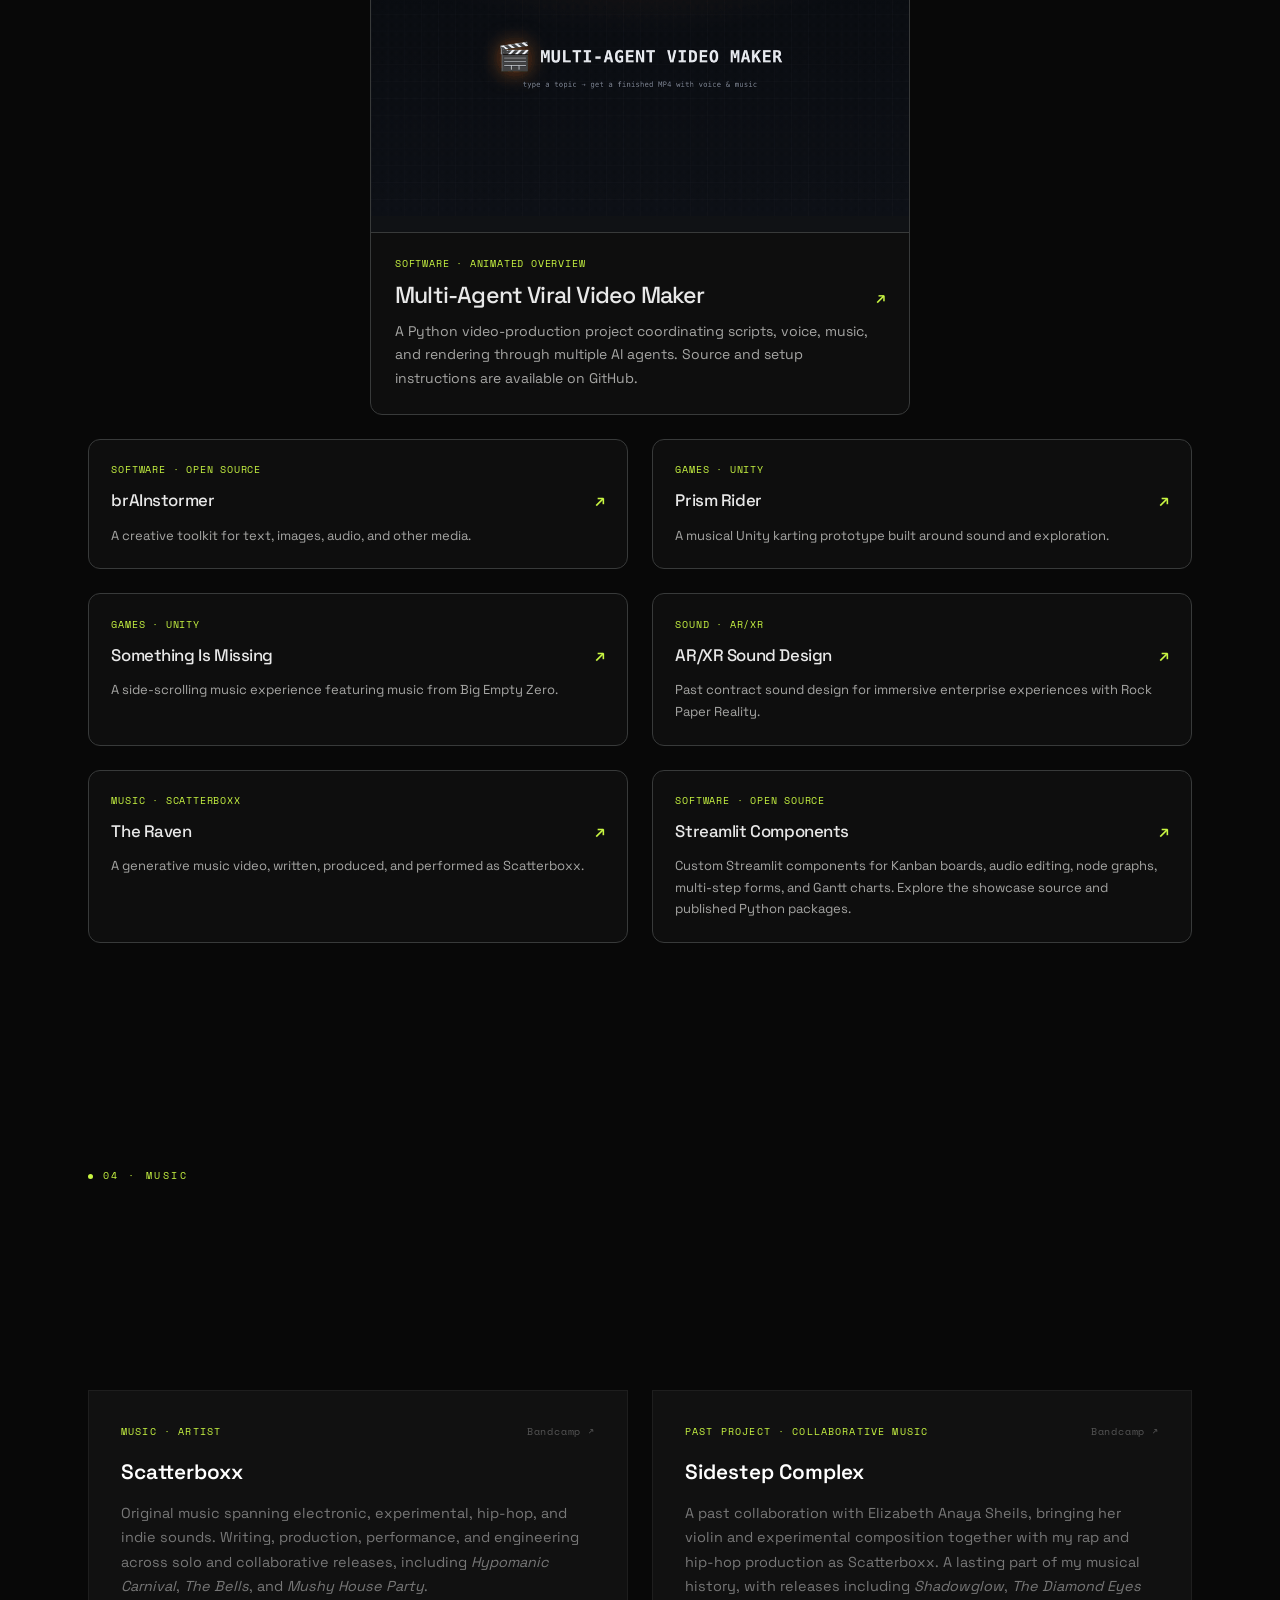
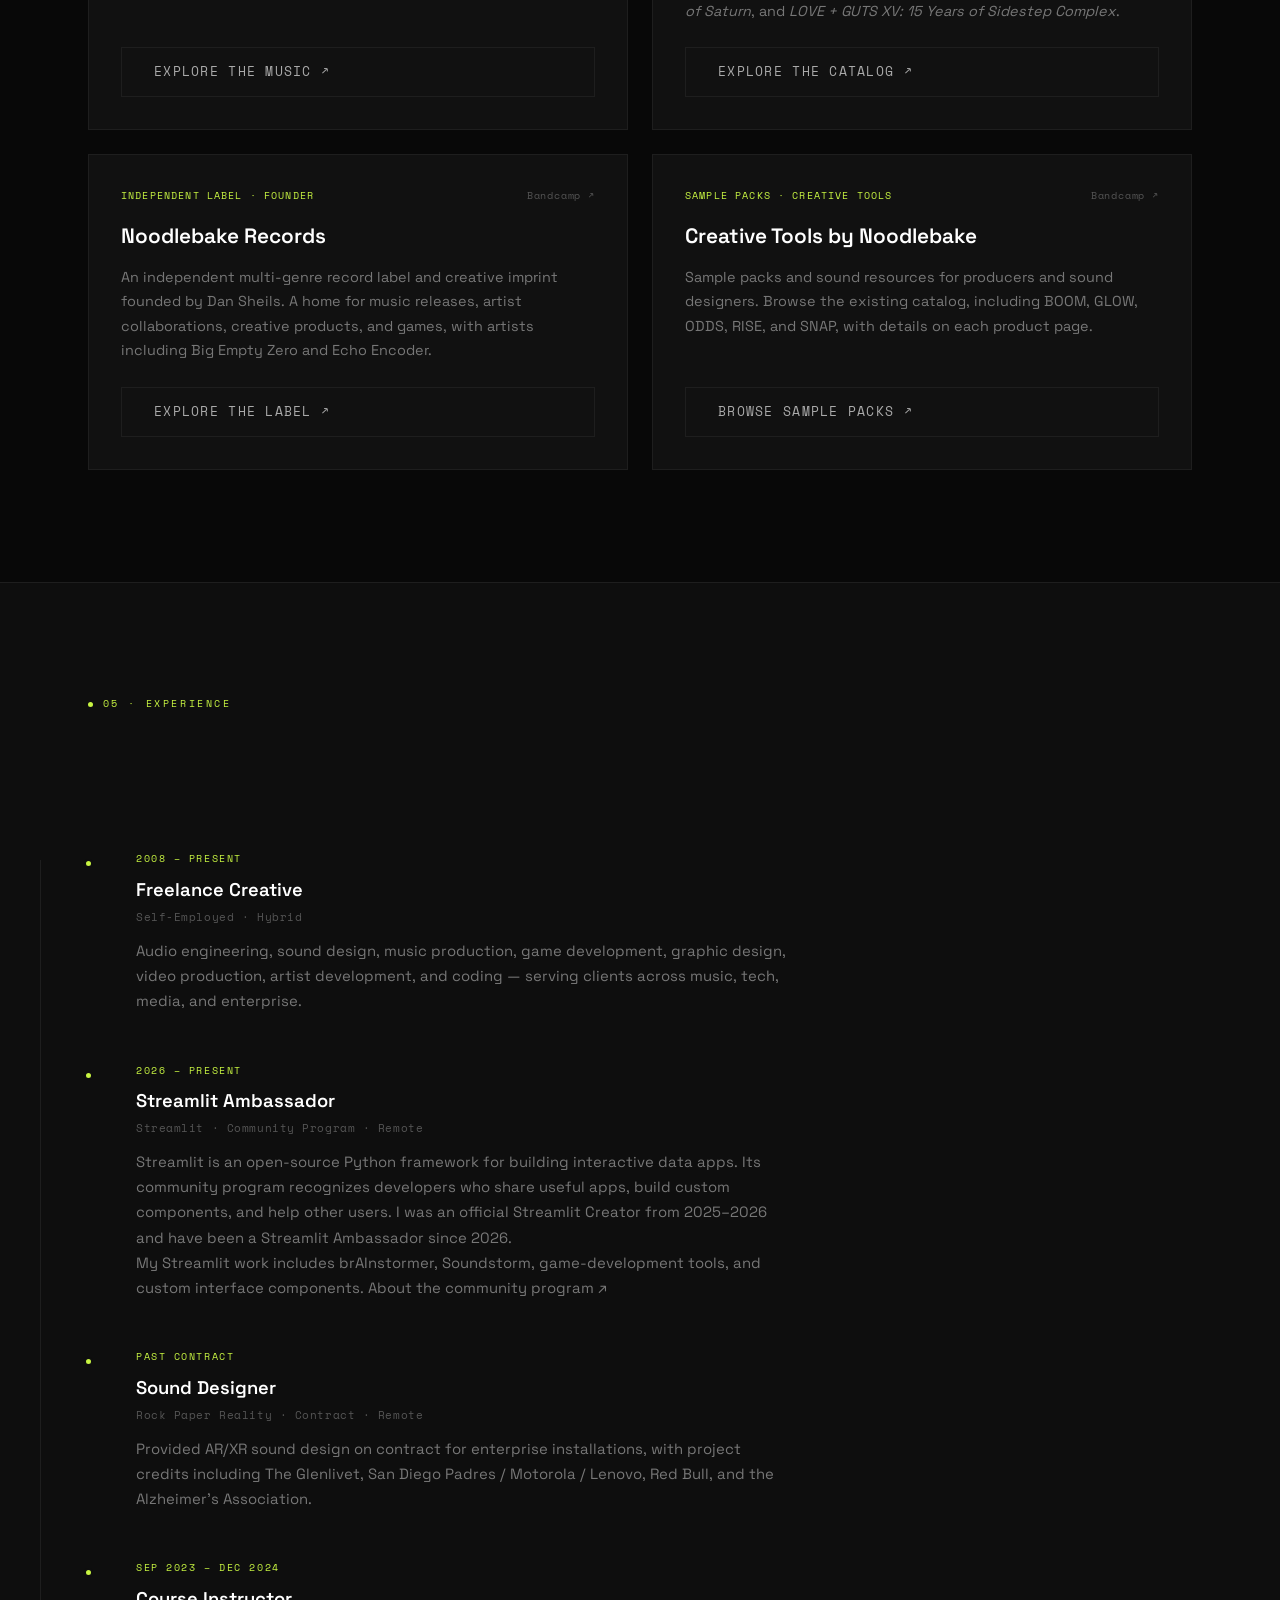
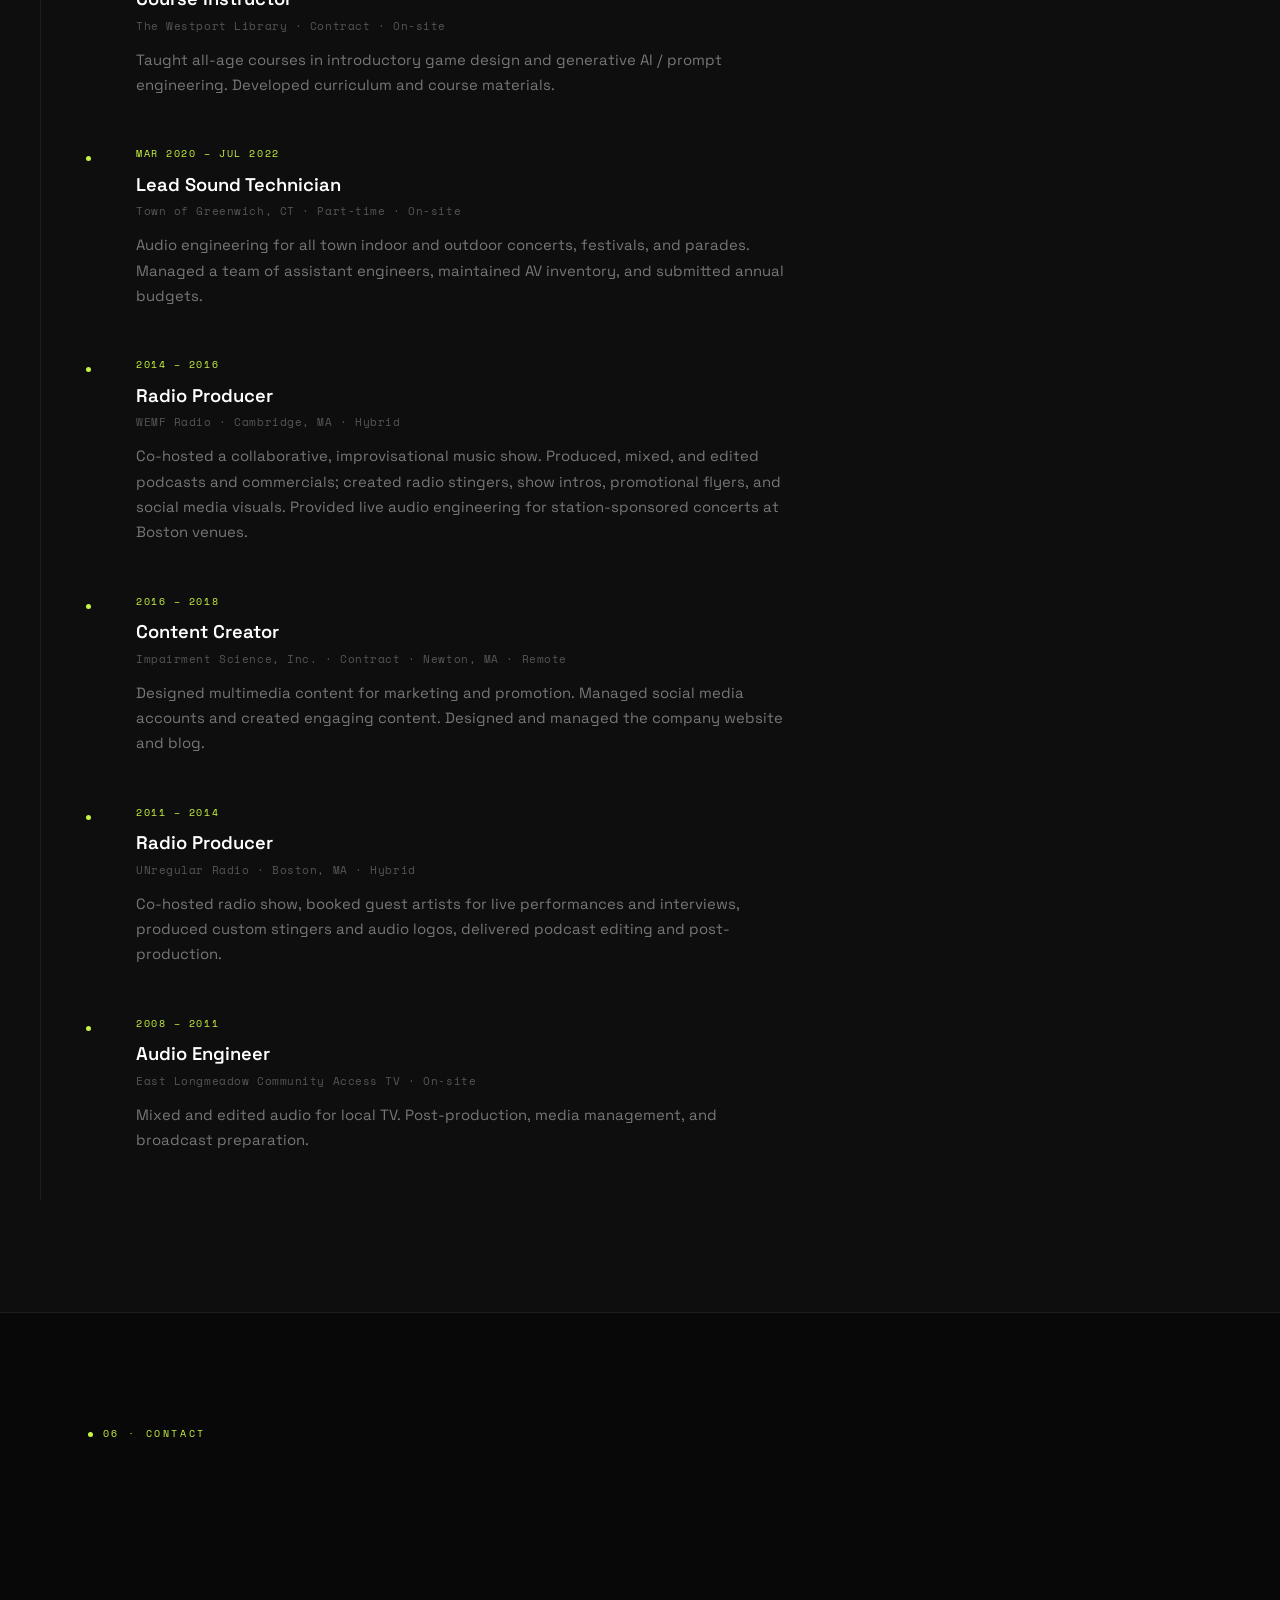
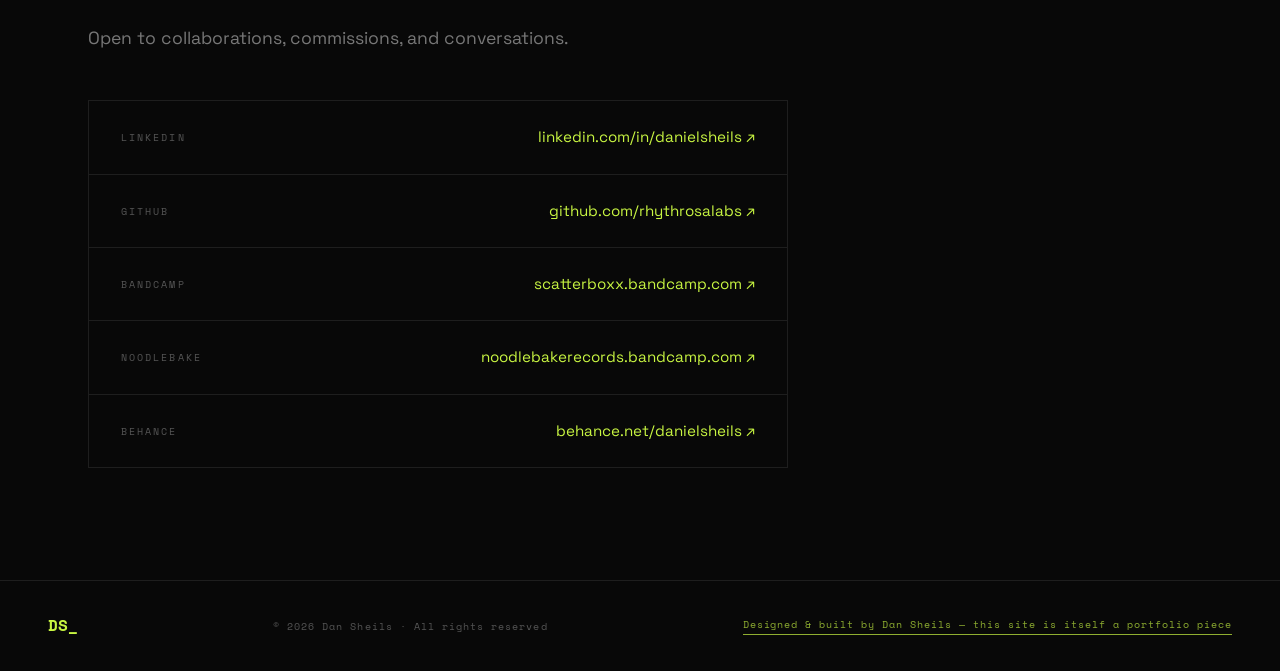
==== commit 9f50b158: "Add existing Drive previews for business and video projects" ====
--- a/index.html
+++ b/index.html
@@ -187,61 +187,61 @@
       <p class="work-intro">Games, sound, and creative software.<br />A closer look at the things I make.</p>
     </div>
     <div class="proof-work work-gallery" id="motion-work">
-      <article class="work-card">
-        <a class="work-media" href="https://github.com/RhythrosaLabs/otto-mate-2" target="_blank" rel="noopener noreferrer" aria-label="Explore Ottomate"><img alt="Ottomate: a universal AI agent workbench with connectors, skills, browser automation and visual pipelines" decoding="async" loading="lazy" src="assets/github-previews/card-ottomate-dark.gif"/></a>
-        <div class="work-caption"><span class="work-kind">Software · Open source</span><h3><a href="https://github.com/RhythrosaLabs/otto-mate-2" target="_blank" rel="noopener noreferrer">Ottomate <span aria-hidden="true">↗</span></a></h3><p>A self-hosted AI agent workbench for research, coding, browser tasks, and creative workflows.</p></div>
-      </article>
-      <article class="work-card">
-        <a class="work-media" href="https://github.com/RhythrosaLabs/labelflow" target="_blank" rel="noopener noreferrer" aria-label="Explore LabelFlow"><img alt="LabelFlow: record label management for artists, campaigns, analytics and marketing" decoding="async" loading="lazy" src="assets/github-previews/card-labelflow-dark.gif"/></a>
-        <div class="work-caption"><span class="work-kind">Software · Open source</span><h3><a href="https://github.com/RhythrosaLabs/labelflow" target="_blank" rel="noopener noreferrer">LabelFlow <span aria-hidden="true">↗</span></a></h3><p>A workspace for record-label releases, artists, campaigns, and royalties.</p></div>
-      </article>
-      <article class="work-card">
-        <a class="work-media" href="https://github.com/RhythrosaLabs/streamlit-node-editor" target="_blank" rel="noopener noreferrer" aria-label="Explore Streamlit Node Editor"><img alt="Streamlit Node Editor: a node graph editor with typed ports and drag-to-connect wiring" decoding="async" loading="lazy" src="assets/github-previews/card-node-editor-dark.gif"/></a>
-        <div class="work-caption"><span class="work-kind">Software · Open source</span><h3><a href="https://github.com/RhythrosaLabs/streamlit-node-editor" target="_blank" rel="noopener noreferrer">Streamlit Node Editor <span aria-hidden="true">↗</span></a></h3><p>Typed ports, visual graphs, and drag-to-connect wiring for Python apps.</p></div>
-      </article>
-      <article class="work-card">
-        <a class="work-media" href="https://github.com/RhythrosaLabs/streamlit-kanban" target="_blank" rel="noopener noreferrer" aria-label="Explore Streamlit Kanban"><img alt="Streamlit Kanban: a drag-and-drop kanban board for any Python app" decoding="async" loading="lazy" src="assets/github-previews/card-kanban-dark.gif"/></a>
-        <div class="work-caption"><span class="work-kind">Software · Open source</span><h3><a href="https://github.com/RhythrosaLabs/streamlit-kanban" target="_blank" rel="noopener noreferrer">Streamlit Kanban <span aria-hidden="true">↗</span></a></h3><p>A drag-and-drop board for organizing projects in any Python app.</p></div>
-      </article>
-      <article class="work-card">
-        <a class="work-media" href="https://github.com/RhythrosaLabs/streamlit-audio-editor" target="_blank" rel="noopener noreferrer" aria-label="Explore Streamlit Audio Editor"><img alt="Streamlit Audio Editor: trim, gain, loop, effects and WAV export in the browser" decoding="async" loading="lazy" src="assets/github-previews/card-audio-editor-dark.gif"/></a>
-        <div class="work-caption"><span class="work-kind">Software · Open source</span><h3><a href="https://github.com/RhythrosaLabs/streamlit-audio-editor" target="_blank" rel="noopener noreferrer">Streamlit Audio Editor <span aria-hidden="true">↗</span></a></h3><p>Browser-based trimming, gain, loops, effects, and WAV export.</p></div>
-      </article>
-      <article class="work-card">
-        <a class="work-media" href="https://github.com/RhythrosaLabs/ai-blog-writer" target="_blank" rel="noopener noreferrer" aria-label="Explore AI Blog Writer"><img alt="AI Blog Writer: a browser-based studio for drafting, editing and publishing long-form posts" decoding="async" loading="lazy" src="assets/github-previews/card-blog-writer-dark.gif"/></a>
-        <div class="work-caption"><span class="work-kind">Software · Open source</span><h3><a href="https://github.com/RhythrosaLabs/ai-blog-writer" target="_blank" rel="noopener noreferrer">AI Blog Writer <span aria-hidden="true">↗</span></a></h3><p>A browser studio for drafting, editing, and publishing long-form posts.</p></div>
-      </article>
-      <article class="work-card">
-        <a class="work-media" href="https://github.com/RhythrosaLabs/genesis-physics-lab" target="_blank" rel="noopener noreferrer" aria-label="Explore Genesis Physics Lab"><img alt="Genesis Physics Lab: an interactive web UI for the Genesis physics engine" decoding="async" loading="lazy" src="assets/github-previews/card-genesis-dark.gif"/></a>
-        <div class="work-caption"><span class="work-kind">Software · Open source</span><h3><a href="https://github.com/RhythrosaLabs/genesis-physics-lab" target="_blank" rel="noopener noreferrer">Genesis Physics Lab <span aria-hidden="true">↗</span></a></h3><p>An interactive web interface for the Genesis physics engine.</p></div>
-      </article>
-      <article class="work-card">
-        <a class="work-media" href="https://noodlebake.itch.io/trinkets" target="_blank" rel="noopener noreferrer" aria-label="Explore Trinkets"><img src="assets/previews/trinkets.gif" alt="Trinkets walkthrough" loading="lazy" decoding="async" /></a>
-        <div class="work-caption"><span class="work-kind">Interactive · Walkthrough</span><h3><a href="https://noodlebake.itch.io/trinkets" target="_blank" rel="noopener noreferrer">Trinkets <span aria-hidden="true">↗</span></a></h3><p>An interactive museum of original sound, artwork, and animation.</p></div>
-      </article>
-      <article class="work-card">
-        <a class="work-media" href="https://github.com/RhythrosaLabs/game-maker-public-dev" target="_blank" rel="noopener noreferrer" aria-label="Explore Game Maker"><img src="assets/previews/game-maker.gif" alt="Game Maker source interface tour" loading="lazy" decoding="async" /></a>
-        <div class="work-caption"><span class="work-kind">Software · Interface tour</span><h3><a href="https://github.com/RhythrosaLabs/game-maker-public-dev" target="_blank" rel="noopener noreferrer">Game Maker <span aria-hidden="true">↗</span></a></h3><p>Plan the game, choose assets, configure scripts.</p></div>
-      </article>
-      <article class="work-card">
-        <a class="work-media" href="https://github.com/RhythrosaLabs/DuoGPT" target="_blank" rel="noopener noreferrer" aria-label="Explore DuoGPT"><img src="assets/previews/duogpt.gif" alt="DuoGPT source interface tour" loading="lazy" decoding="async" /></a>
-        <div class="work-caption"><span class="work-kind">Software · Interface tour</span><h3><a href="https://github.com/RhythrosaLabs/DuoGPT" target="_blank" rel="noopener noreferrer">DuoGPT <span aria-hidden="true">↗</span></a></h3><p>Choose a team and shape the creative brief.</p></div>
-      </article>
-      <article class="work-card">
-        <a class="work-media" href="https://github.com/RhythrosaLabs/soundstorm" target="_blank" rel="noopener noreferrer" aria-label="Explore Soundstorm"><img src="assets/previews/soundstorm.gif" alt="Soundstorm source interface tour" loading="lazy" decoding="async" /></a>
-        <div class="work-caption"><span class="work-kind">Software · Interface tour</span><h3><a href="https://github.com/RhythrosaLabs/soundstorm" target="_blank" rel="noopener noreferrer">Soundstorm <span aria-hidden="true">↗</span></a></h3><p>Explore audio, rhythm, and composition controls.</p></div>
-      </article>
-    </div>
+<article class="work-card">
+<a aria-label="Explore Ottomate" class="work-media" href="https://github.com/RhythrosaLabs/otto-mate-2" rel="noopener noreferrer" target="_blank"><img alt="Ottomate: a universal AI agent workbench with connectors, skills, browser automation and visual pipelines" decoding="async" loading="lazy" src="assets/github-previews/card-ottomate-dark.gif"/></a>
+<div class="work-caption"><span class="work-kind">Software · Open source</span><h3><a href="https://github.com/RhythrosaLabs/otto-mate-2" rel="noopener noreferrer" target="_blank">Ottomate <span aria-hidden="true">↗</span></a></h3><p>A self-hosted AI agent workbench for research, coding, browser tasks, and creative workflows.</p></div>
+</article>
+<article class="work-card">
+<a aria-label="Explore LabelFlow" class="work-media" href="https://github.com/RhythrosaLabs/labelflow" rel="noopener noreferrer" target="_blank"><img alt="LabelFlow: record label management for artists, campaigns, analytics and marketing" decoding="async" loading="lazy" src="assets/github-previews/card-labelflow-dark.gif"/></a>
+<div class="work-caption"><span class="work-kind">Software · Open source</span><h3><a href="https://github.com/RhythrosaLabs/labelflow" rel="noopener noreferrer" target="_blank">LabelFlow <span aria-hidden="true">↗</span></a></h3><p>A workspace for record-label releases, artists, campaigns, and royalties.</p></div>
+</article>
+<article class="work-card">
+<a aria-label="Explore Streamlit Node Editor" class="work-media" href="https://github.com/RhythrosaLabs/streamlit-node-editor" rel="noopener noreferrer" target="_blank"><img alt="Streamlit Node Editor: a node graph editor with typed ports and drag-to-connect wiring" decoding="async" loading="lazy" src="assets/github-previews/card-node-editor-dark.gif"/></a>
+<div class="work-caption"><span class="work-kind">Software · Open source</span><h3><a href="https://github.com/RhythrosaLabs/streamlit-node-editor" rel="noopener noreferrer" target="_blank">Streamlit Node Editor <span aria-hidden="true">↗</span></a></h3><p>Typed ports, visual graphs, and drag-to-connect wiring for Python apps.</p></div>
+</article>
+<article class="work-card">
+<a aria-label="Explore Streamlit Kanban" class="work-media" href="https://github.com/RhythrosaLabs/streamlit-kanban" rel="noopener noreferrer" target="_blank"><img alt="Streamlit Kanban: a drag-and-drop kanban board for any Python app" decoding="async" loading="lazy" src="assets/github-previews/card-kanban-dark.gif"/></a>
+<div class="work-caption"><span class="work-kind">Software · Open source</span><h3><a href="https://github.com/RhythrosaLabs/streamlit-kanban" rel="noopener noreferrer" target="_blank">Streamlit Kanban <span aria-hidden="true">↗</span></a></h3><p>A drag-and-drop board for organizing projects in any Python app.</p></div>
+</article>
+<article class="work-card">
+<a aria-label="Explore Streamlit Audio Editor" class="work-media" href="https://github.com/RhythrosaLabs/streamlit-audio-editor" rel="noopener noreferrer" target="_blank"><img alt="Streamlit Audio Editor: trim, gain, loop, effects and WAV export in the browser" decoding="async" loading="lazy" src="assets/github-previews/card-audio-editor-dark.gif"/></a>
+<div class="work-caption"><span class="work-kind">Software · Open source</span><h3><a href="https://github.com/RhythrosaLabs/streamlit-audio-editor" rel="noopener noreferrer" target="_blank">Streamlit Audio Editor <span aria-hidden="true">↗</span></a></h3><p>Browser-based trimming, gain, loops, effects, and WAV export.</p></div>
+</article>
+<article class="work-card">
+<a aria-label="Explore AI Blog Writer" class="work-media" href="https://github.com/RhythrosaLabs/ai-blog-writer" rel="noopener noreferrer" target="_blank"><img alt="AI Blog Writer: a browser-based studio for drafting, editing and publishing long-form posts" decoding="async" loading="lazy" src="assets/github-previews/card-blog-writer-dark.gif"/></a>
+<div class="work-caption"><span class="work-kind">Software · Open source</span><h3><a href="https://github.com/RhythrosaLabs/ai-blog-writer" rel="noopener noreferrer" target="_blank">AI Blog Writer <span aria-hidden="true">↗</span></a></h3><p>A browser studio for drafting, editing, and publishing long-form posts.</p></div>
+</article>
+<article class="work-card">
+<a aria-label="Explore Genesis Physics Lab" class="work-media" href="https://github.com/RhythrosaLabs/genesis-physics-lab" rel="noopener noreferrer" target="_blank"><img alt="Genesis Physics Lab: an interactive web UI for the Genesis physics engine" decoding="async" loading="lazy" src="assets/github-previews/card-genesis-dark.gif"/></a>
+<div class="work-caption"><span class="work-kind">Software · Open source</span><h3><a href="https://github.com/RhythrosaLabs/genesis-physics-lab" rel="noopener noreferrer" target="_blank">Genesis Physics Lab <span aria-hidden="true">↗</span></a></h3><p>An interactive web interface for the Genesis physics engine.</p></div>
+</article>
+<article class="work-card">
+<a aria-label="Explore Trinkets" class="work-media" href="https://noodlebake.itch.io/trinkets" rel="noopener noreferrer" target="_blank"><img alt="Trinkets walkthrough" decoding="async" loading="lazy" src="assets/previews/trinkets.gif"/></a>
+<div class="work-caption"><span class="work-kind">Interactive · Walkthrough</span><h3><a href="https://noodlebake.itch.io/trinkets" rel="noopener noreferrer" target="_blank">Trinkets <span aria-hidden="true">↗</span></a></h3><p>An interactive museum of original sound, artwork, and animation.</p></div>
+</article>
+<article class="work-card">
+<a aria-label="Explore Game Maker" class="work-media" href="https://github.com/RhythrosaLabs/game-maker-public-dev" rel="noopener noreferrer" target="_blank"><img alt="Game Maker source interface tour" decoding="async" loading="lazy" src="assets/previews/game-maker.gif"/></a>
+<div class="work-caption"><span class="work-kind">Software · Interface tour</span><h3><a href="https://github.com/RhythrosaLabs/game-maker-public-dev" rel="noopener noreferrer" target="_blank">Game Maker <span aria-hidden="true">↗</span></a></h3><p>Plan the game, choose assets, configure scripts.</p></div>
+</article>
+<article class="work-card">
+<a aria-label="Explore DuoGPT" class="work-media" href="https://github.com/RhythrosaLabs/DuoGPT" rel="noopener noreferrer" target="_blank"><img alt="DuoGPT source interface tour" decoding="async" loading="lazy" src="assets/previews/duogpt.gif"/></a>
+<div class="work-caption"><span class="work-kind">Software · Interface tour</span><h3><a href="https://github.com/RhythrosaLabs/DuoGPT" rel="noopener noreferrer" target="_blank">DuoGPT <span aria-hidden="true">↗</span></a></h3><p>Choose a team and shape the creative brief.</p></div>
+</article>
+<article class="work-card">
+<a aria-label="Explore Soundstorm" class="work-media" href="https://github.com/RhythrosaLabs/soundstorm" rel="noopener noreferrer" target="_blank"><img alt="Soundstorm source interface tour" decoding="async" loading="lazy" src="assets/previews/soundstorm.gif"/></a>
+<div class="work-caption"><span class="work-kind">Software · Interface tour</span><h3><a href="https://github.com/RhythrosaLabs/soundstorm" rel="noopener noreferrer" target="_blank">Soundstorm <span aria-hidden="true">↗</span></a></h3><p>Explore audio, rhythm, and composition controls.</p></div>
+</article>
+<article class="work-card"><div class="work-media"><iframe loading="lazy" sandbox="allow-scripts" src="assets/project-previews/autonomous-business-platform-overview.html" style="width:100%;height:100%;border:0;pointer-events:none" tabindex="-1" title="Autonomous Business Platform animated project overview"></iframe></div><div class="work-caption"><span class="work-kind">Software · Animated overview</span><h3><a href="https://github.com/RhythrosaLabs/autonomous-business-platform" rel="noopener noreferrer" target="_blank">Autonomous Business Platform <span aria-hidden="true">↗</span></a></h3><p>An open-source project exploring AI-assisted marketing, content generation, and business workflows with Ray, FastAPI, and Streamlit.</p></div></article><article class="work-card"><a aria-label="Explore Multi-Agent Viral Video Maker" class="work-media" href="https://github.com/RhythrosaLabs/multi-agent-viral-video-maker" rel="noopener noreferrer" target="_blank"><img alt="Multi-Agent Viral Video Maker animated project overview" decoding="async" loading="lazy" src="assets/project-previews/multi-agent-video-maker.gif"/></a><div class="work-caption"><span class="work-kind">Software · Animated overview</span><h3><a href="https://github.com/RhythrosaLabs/multi-agent-viral-video-maker" rel="noopener noreferrer" target="_blank">Multi-Agent Viral Video Maker <span aria-hidden="true">↗</span></a></h3><p>A Python video-production project coordinating scripts, voice, music, and rendering through multiple AI agents. Source and setup instructions are available on GitHub.</p></div></article></div>
     <div class="work-extras">
-      <a class="work-extra" href="https://github.com/RhythrosaLabs/brAInstormer-cloud" target="_blank" rel="noopener noreferrer"><span class="work-kind">Software · Open source</span><h3>brAInstormer <span aria-hidden="true">↗</span></h3><p>A creative toolkit for text, images, audio, and other media.</p></a>
-      <a class="work-extra" href="https://danielsheils.myportfolio.com/game-design-1" target="_blank" rel="noopener noreferrer"><span class="work-kind">Games · Unity</span><h3>Prism Rider <span aria-hidden="true">↗</span></h3><p>A musical Unity karting prototype built around sound and exploration.</p></a>
-      <a class="work-extra" href="https://danielsheils.myportfolio.com/game-design-1" target="_blank" rel="noopener noreferrer"><span class="work-kind">Games · Unity</span><h3>Something Is Missing <span aria-hidden="true">↗</span></h3><p>A side-scrolling music experience featuring music from Big Empty Zero.</p></a>
-      <a class="work-extra" href="https://danielsheils.myportfolio.com/ar-sound-design" target="_blank" rel="noopener noreferrer"><span class="work-kind">Sound · AR/XR</span><h3>AR/XR Sound Design <span aria-hidden="true">↗</span></h3><p>Past contract sound design for immersive enterprise experiences with Rock Paper Reality.</p></a>
-      <a class="work-extra" href="https://youtu.be/TU3OLogr1ew" target="_blank" rel="noopener noreferrer"><span class="work-kind">Music · Scatterboxx</span><h3>The Raven <span aria-hidden="true">↗</span></h3><p>A generative music video, written, produced, and performed as Scatterboxx.</p></a>
-      <a class="work-extra" href="https://github.com/RhythrosaLabs/autonomous-business-platform" target="_blank" rel="noopener noreferrer"><span class="work-kind">Software · Open source</span><h3>Autonomous Business Platform <span aria-hidden="true">↗</span></h3><p>An open-source project exploring AI-assisted marketing, content generation, and business workflows with Ray, FastAPI, and Streamlit.</p></a>
-      <a class="work-extra" href="https://github.com/RhythrosaLabs/multi-agent-viral-video-maker" target="_blank" rel="noopener noreferrer"><span class="work-kind">Software · Open source</span><h3>Multi-Agent Viral Video Maker <span aria-hidden="true">↗</span></h3><p>A Python video-production project coordinating scripts, voice, music, and rendering through multiple AI agents. Source and setup instructions are available on GitHub.</p></a>
-      <a class="work-extra" href="https://github.com/RhythrosaLabs/streamlit-components-demo" target="_blank" rel="noopener noreferrer"><span class="work-kind">Software · Open source</span><h3>Streamlit Components <span aria-hidden="true">↗</span></h3><p>Custom Streamlit components for Kanban boards, audio editing, node graphs, multi-step forms, and Gantt charts. Explore the showcase source and published Python packages.</p></a>
-    </div>
+<a class="work-extra" href="https://github.com/RhythrosaLabs/brAInstormer-cloud" rel="noopener noreferrer" target="_blank"><span class="work-kind">Software · Open source</span><h3>brAInstormer <span aria-hidden="true">↗</span></h3><p>A creative toolkit for text, images, audio, and other media.</p></a>
+<a class="work-extra" href="https://danielsheils.myportfolio.com/game-design-1" rel="noopener noreferrer" target="_blank"><span class="work-kind">Games · Unity</span><h3>Prism Rider <span aria-hidden="true">↗</span></h3><p>A musical Unity karting prototype built around sound and exploration.</p></a>
+<a class="work-extra" href="https://danielsheils.myportfolio.com/game-design-1" rel="noopener noreferrer" target="_blank"><span class="work-kind">Games · Unity</span><h3>Something Is Missing <span aria-hidden="true">↗</span></h3><p>A side-scrolling music experience featuring music from Big Empty Zero.</p></a>
+<a class="work-extra" href="https://danielsheils.myportfolio.com/ar-sound-design" rel="noopener noreferrer" target="_blank"><span class="work-kind">Sound · AR/XR</span><h3>AR/XR Sound Design <span aria-hidden="true">↗</span></h3><p>Past contract sound design for immersive enterprise experiences with Rock Paper Reality.</p></a>
+<a class="work-extra" href="https://youtu.be/TU3OLogr1ew" rel="noopener noreferrer" target="_blank"><span class="work-kind">Music · Scatterboxx</span><h3>The Raven <span aria-hidden="true">↗</span></h3><p>A generative music video, written, produced, and performed as Scatterboxx.</p></a>
+
+
+<a class="work-extra" href="https://github.com/RhythrosaLabs/streamlit-components-demo" rel="noopener noreferrer" target="_blank"><span class="work-kind">Software · Open source</span><h3>Streamlit Components <span aria-hidden="true">↗</span></h3><p>Custom Streamlit components for Kanban boards, audio editing, node graphs, multi-step forms, and Gantt charts. Explore the showcase source and published Python packages.</p></a>
+</div>
   </section>
 
   <!-- Music & Label -->
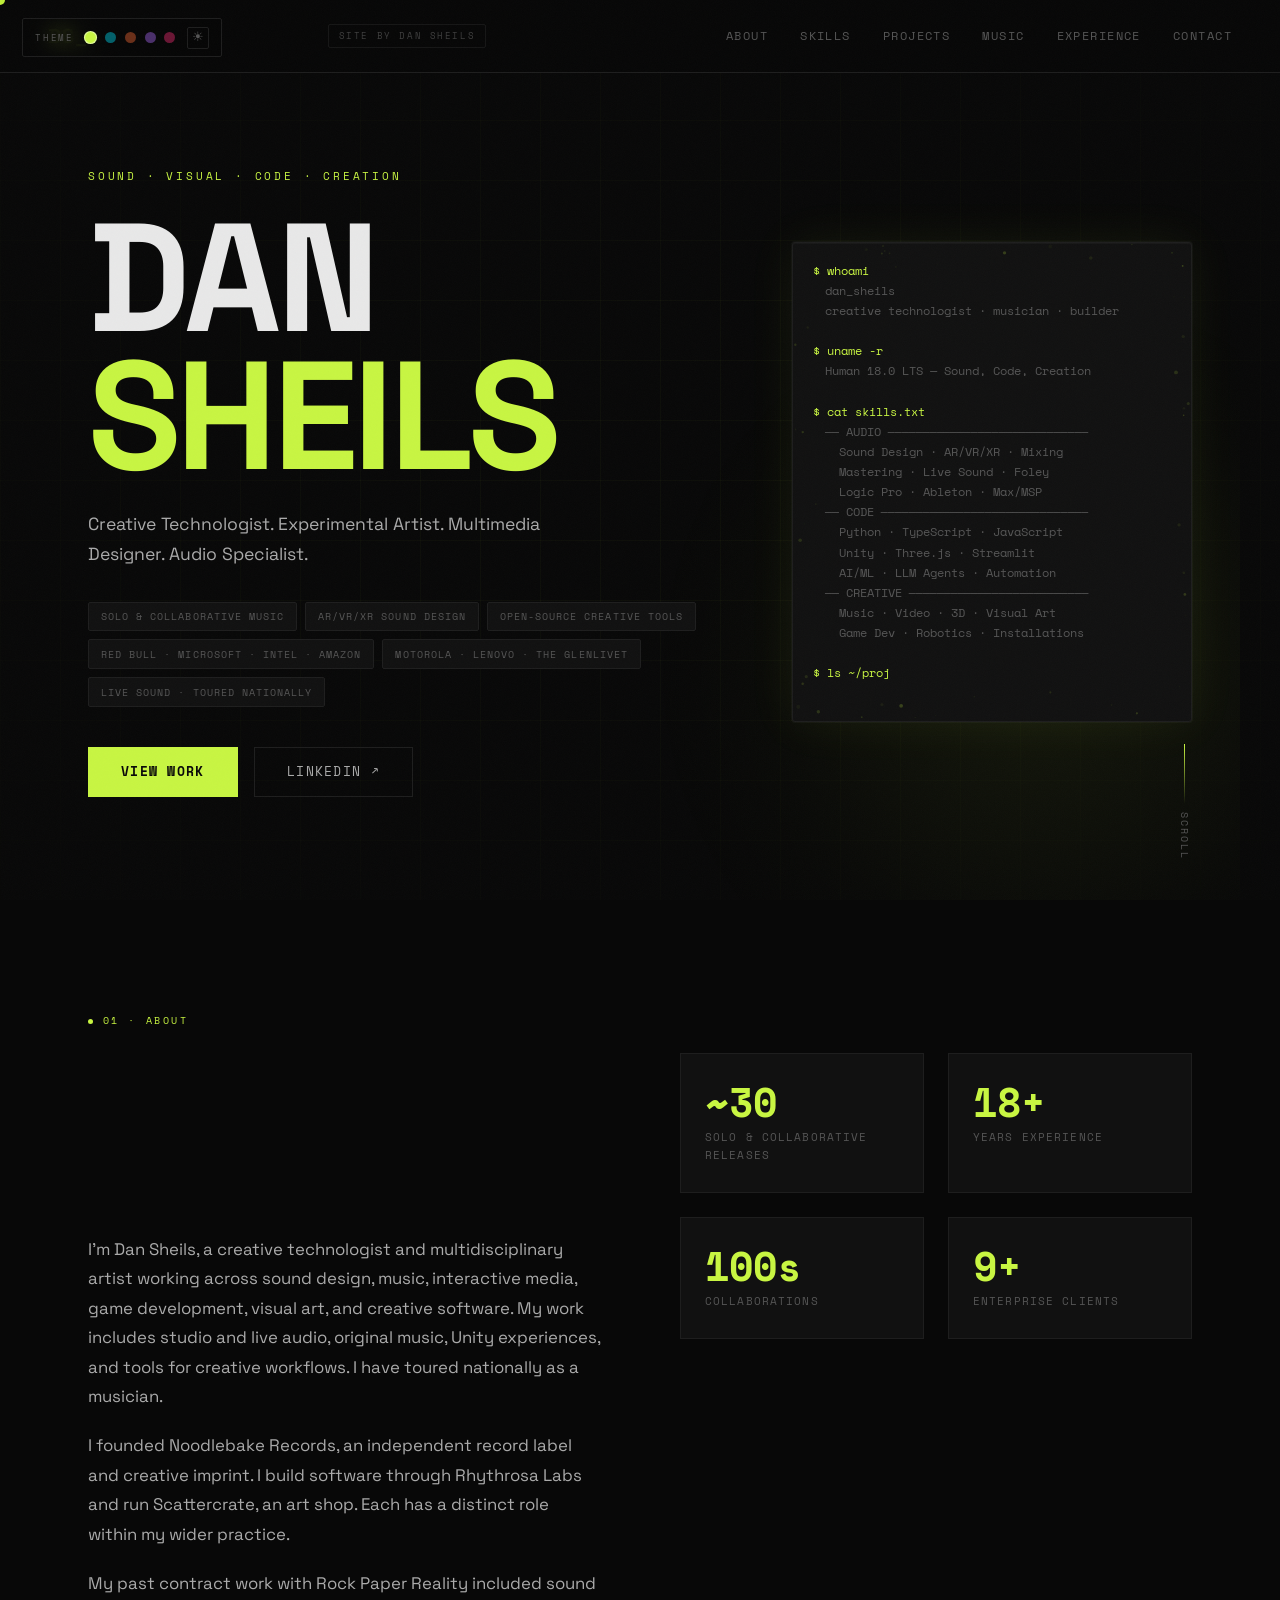
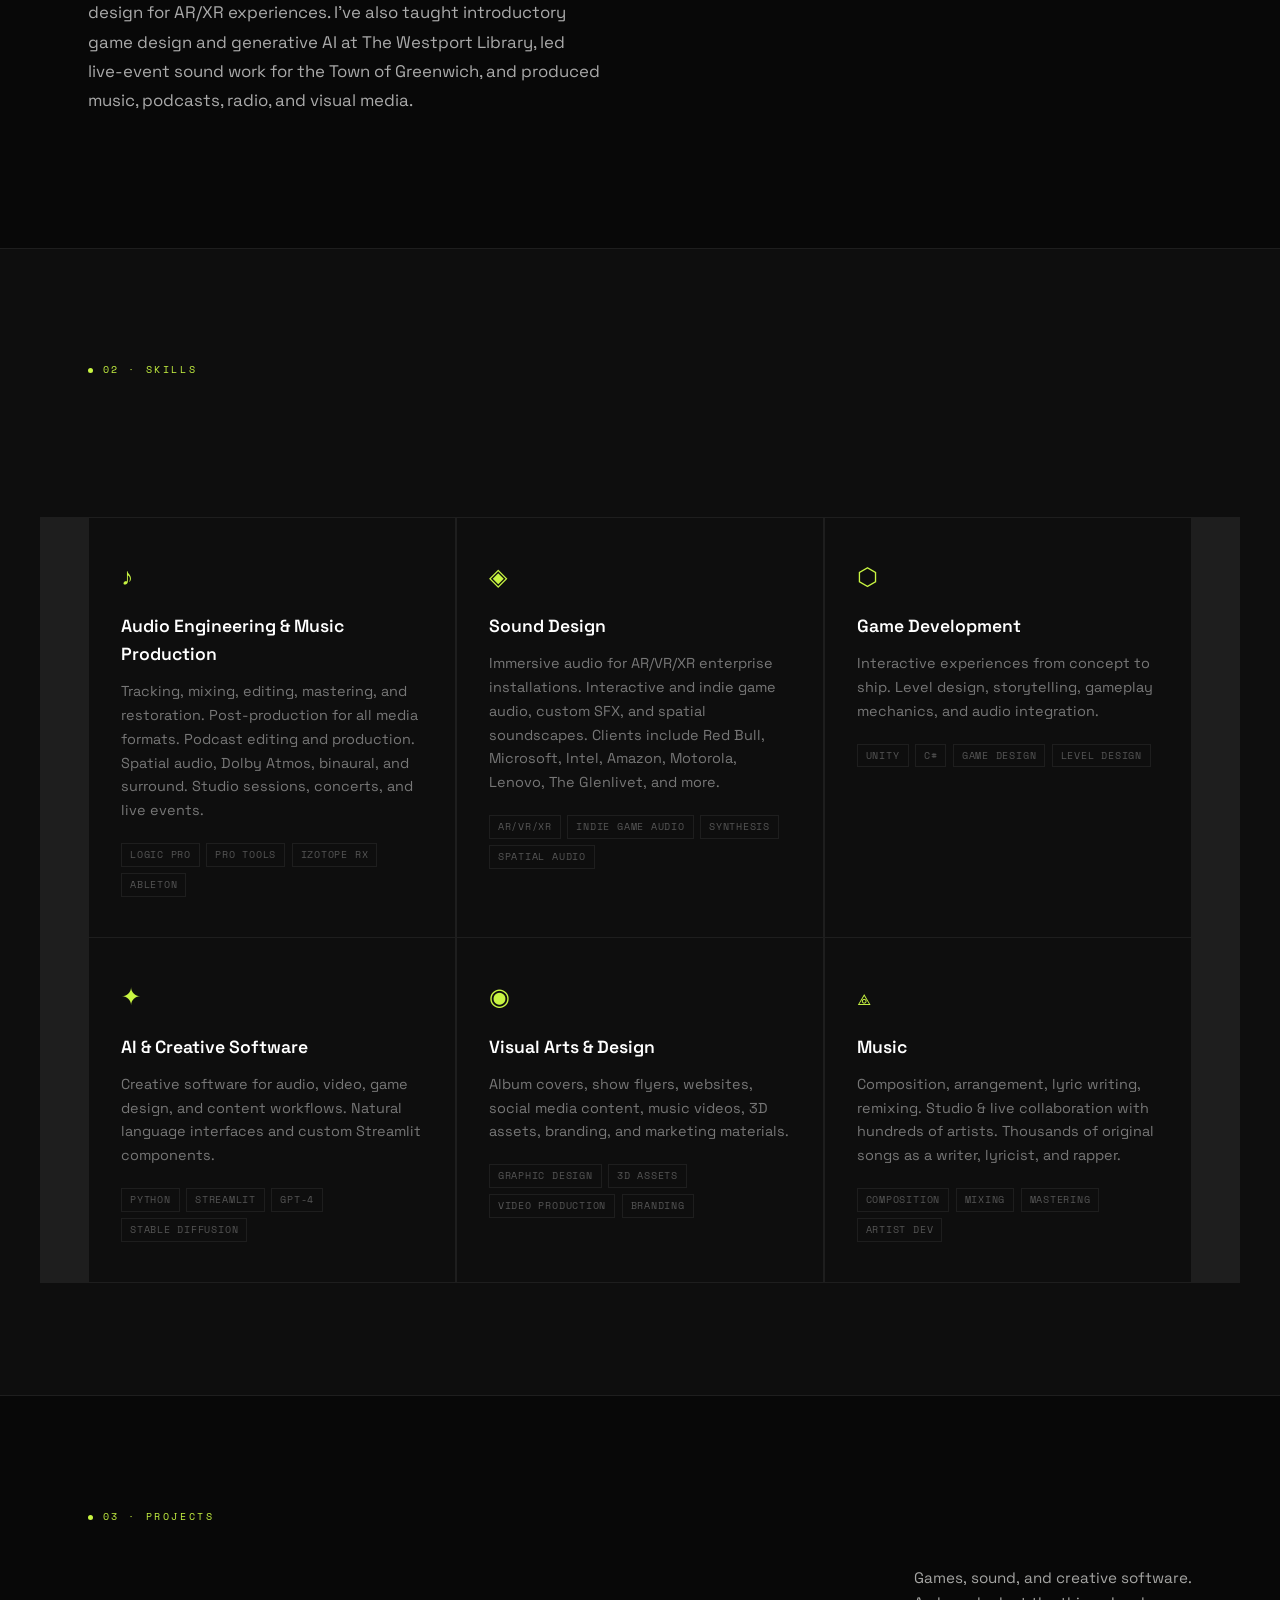
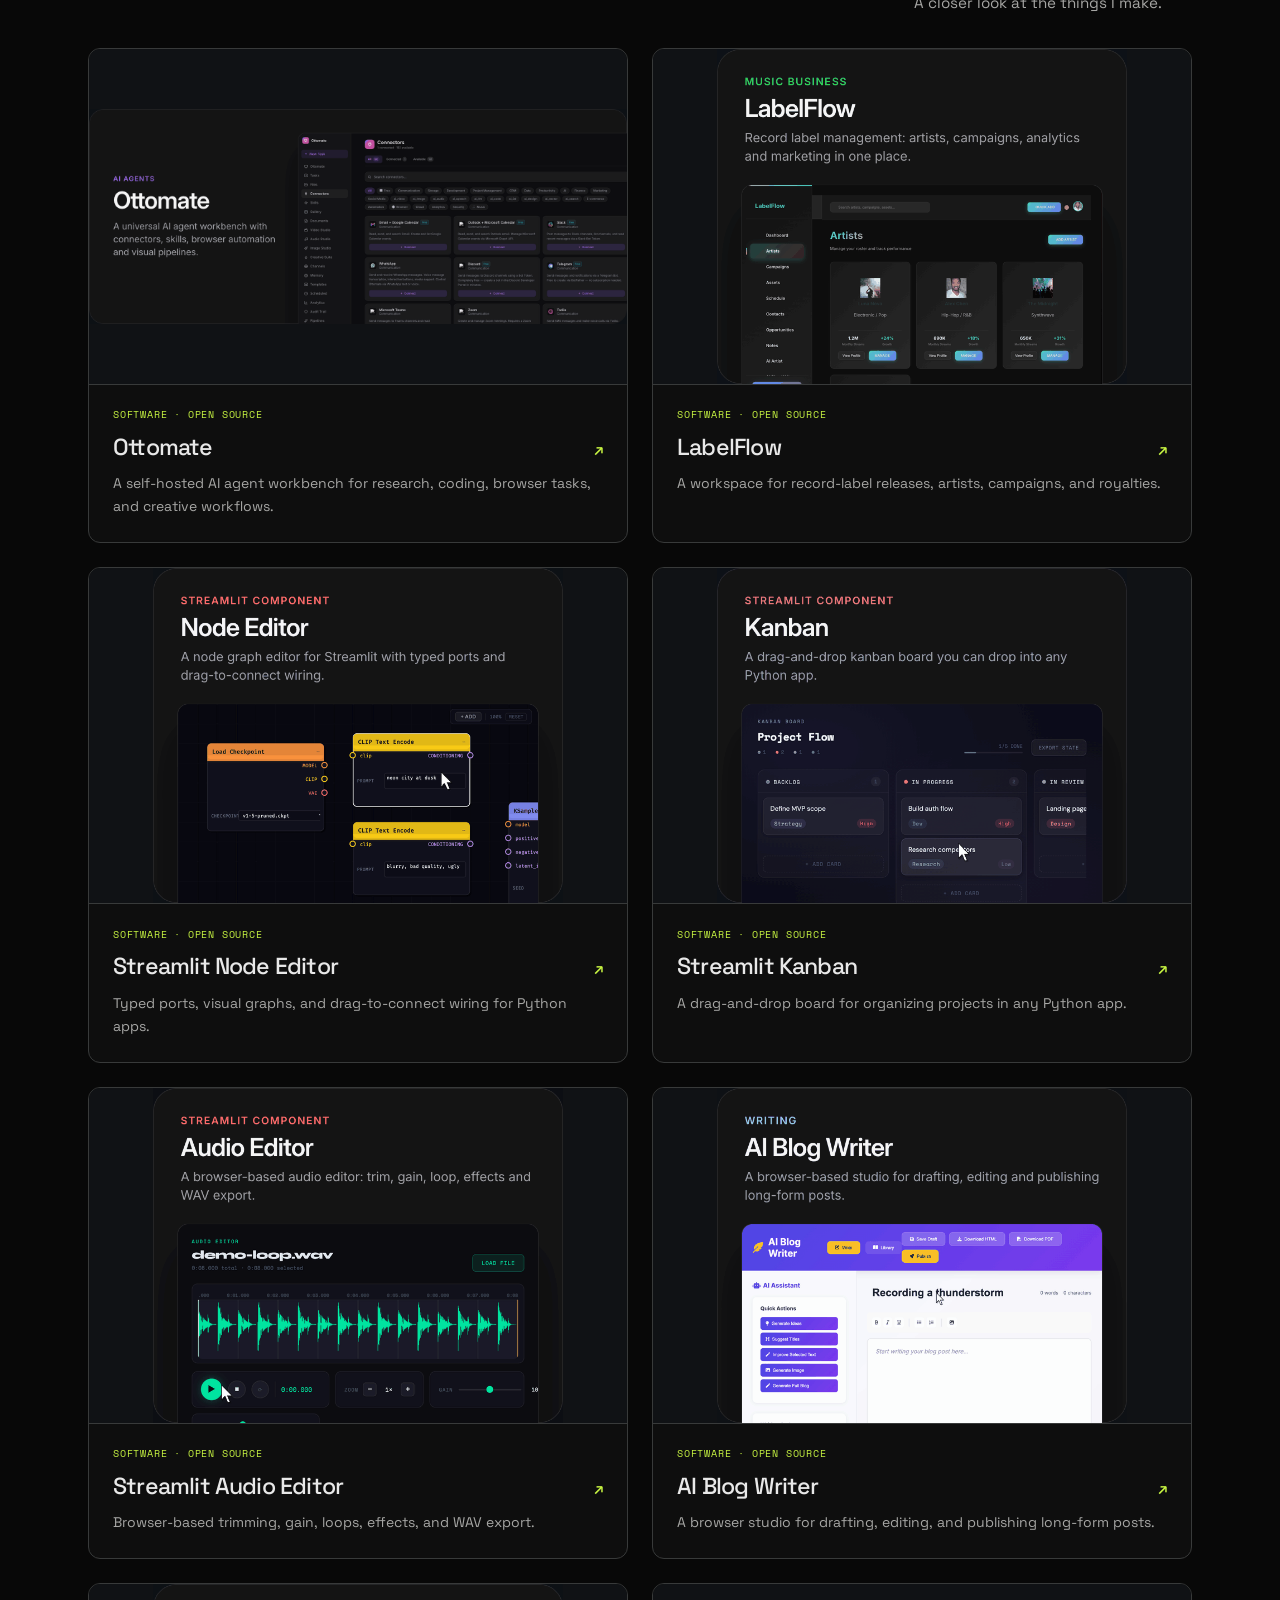
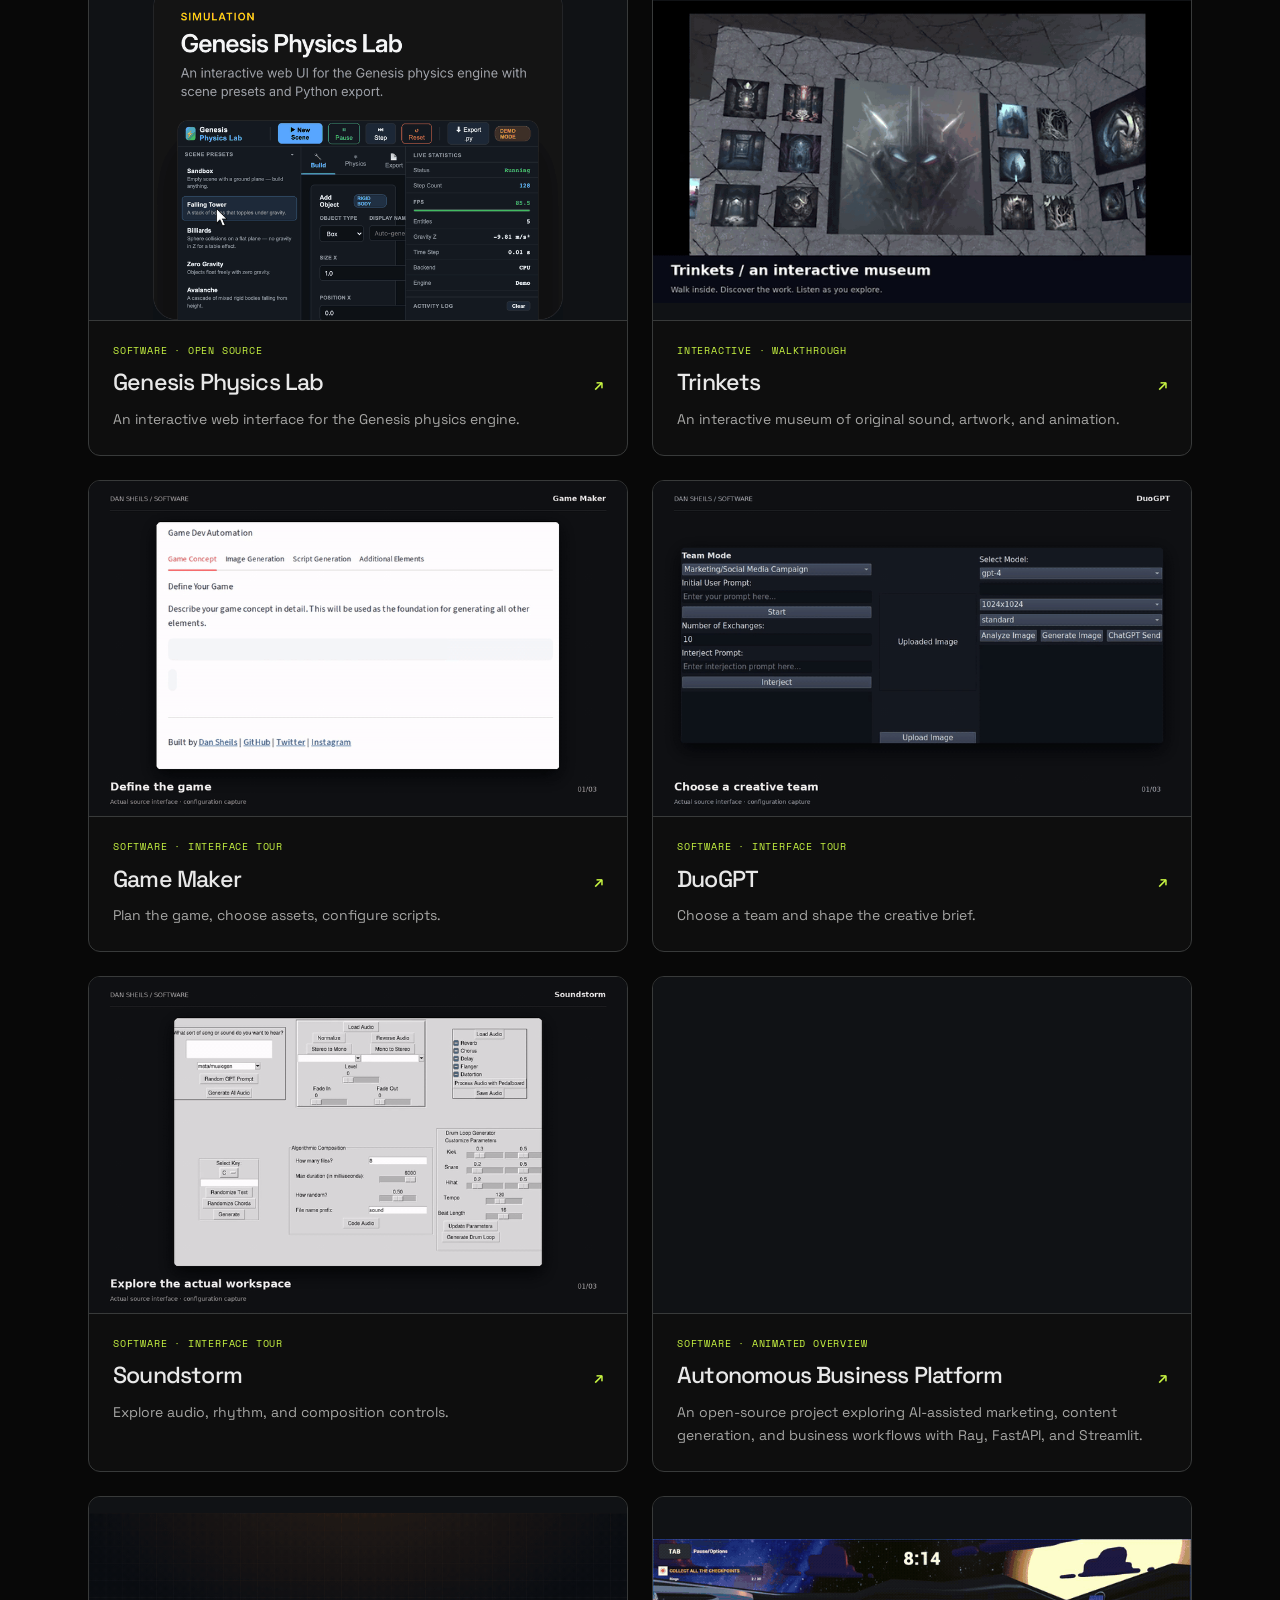
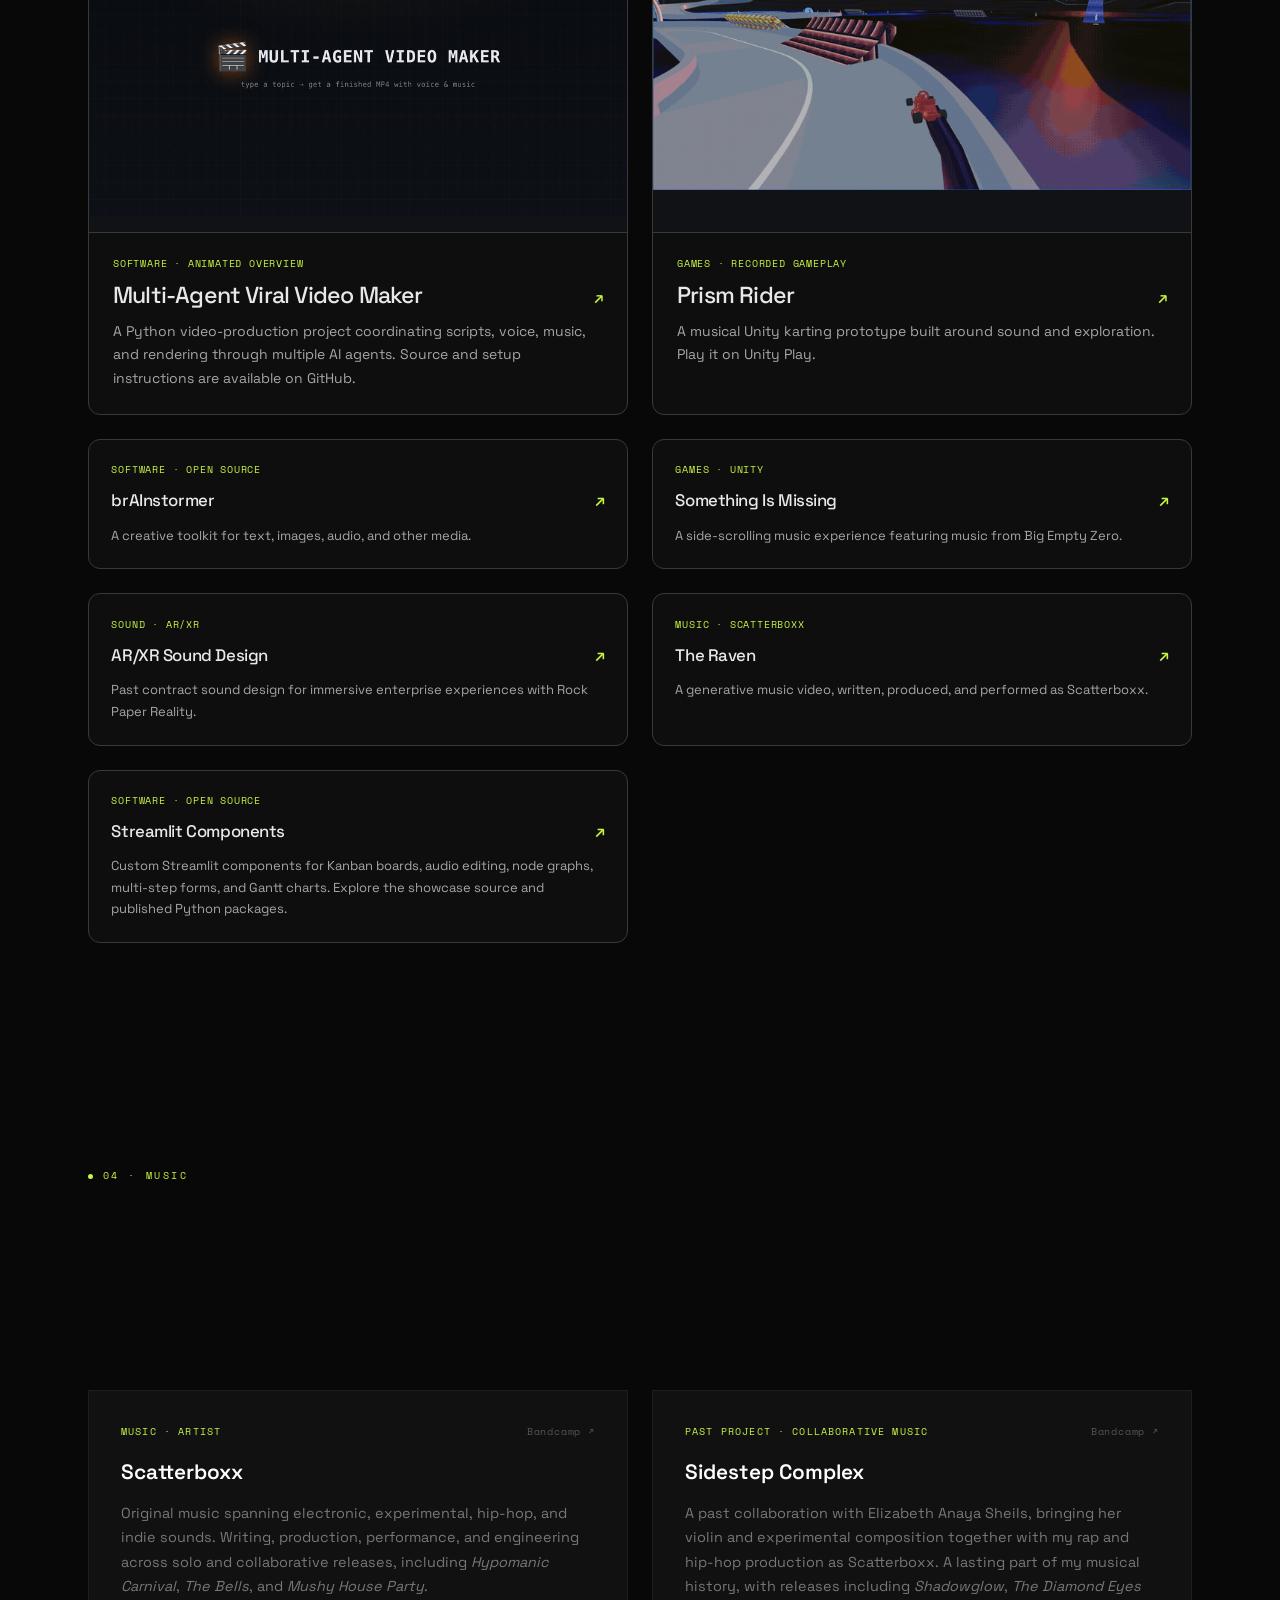
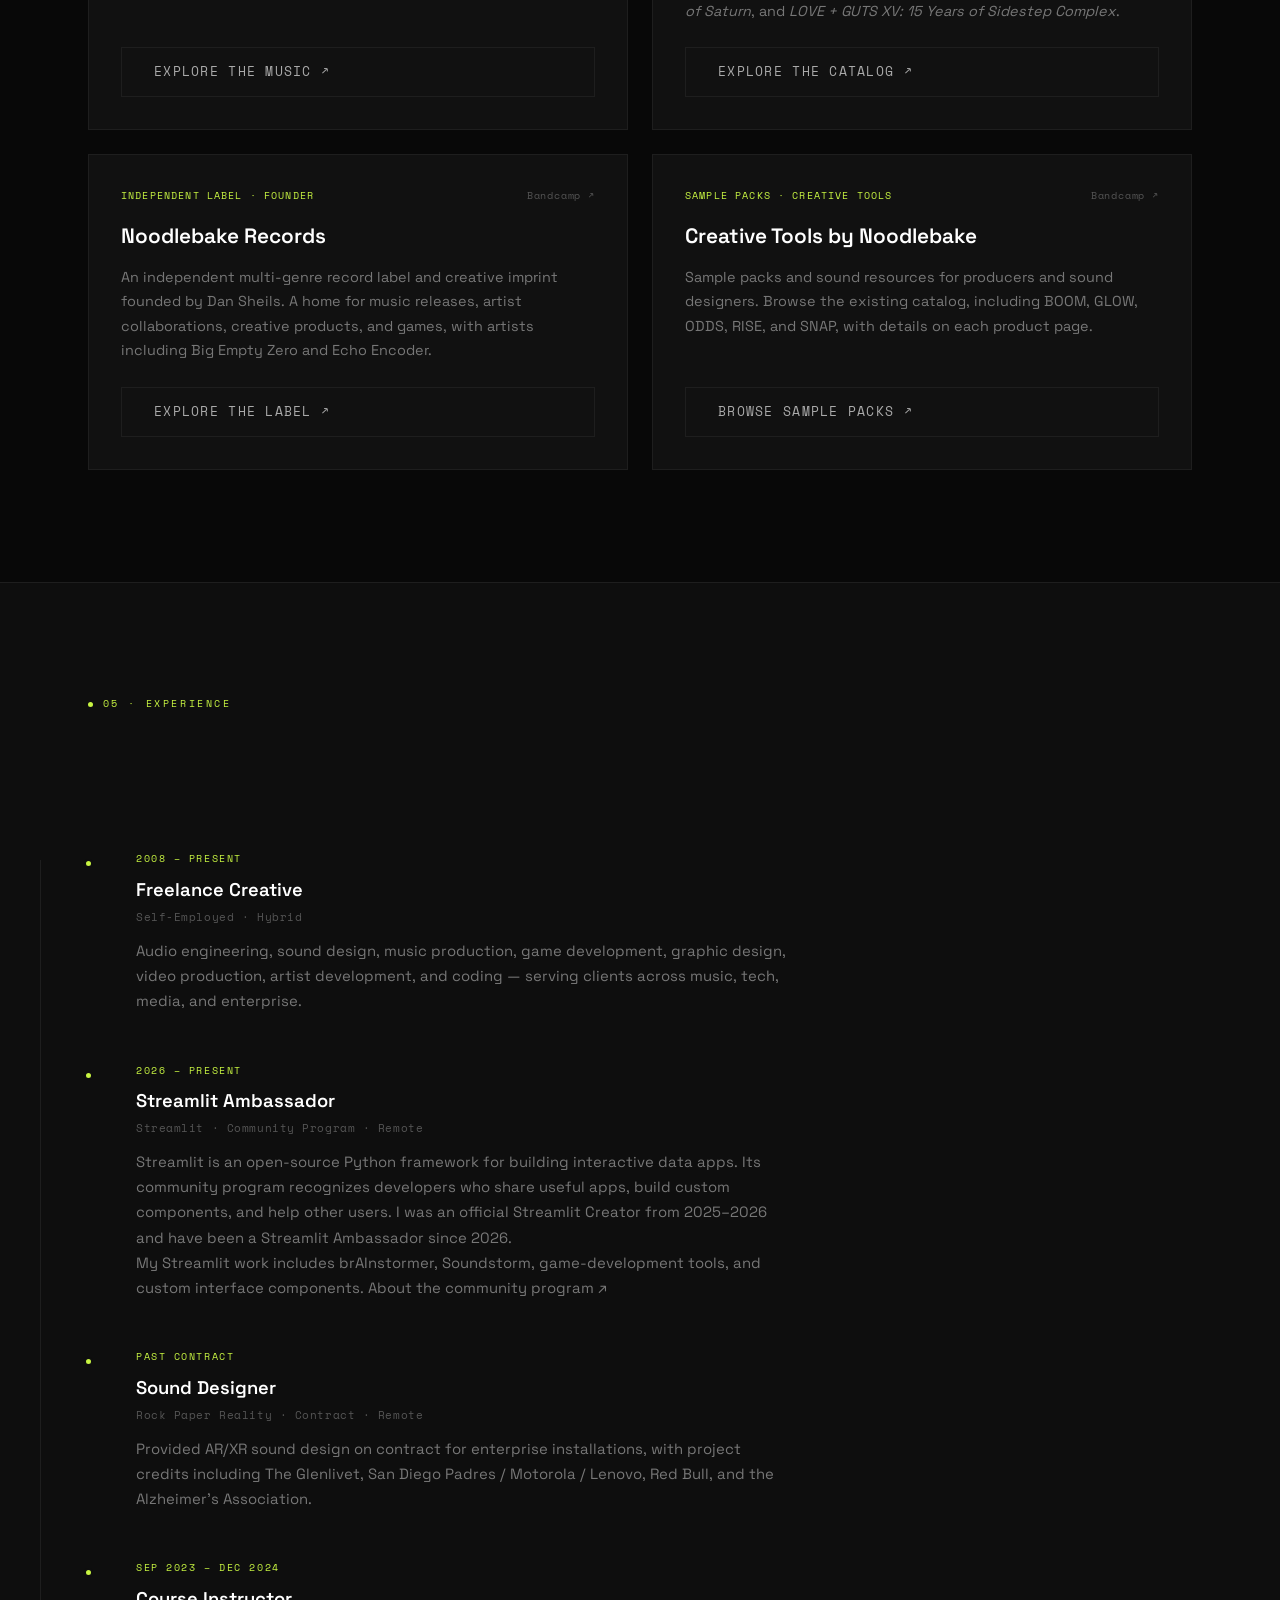
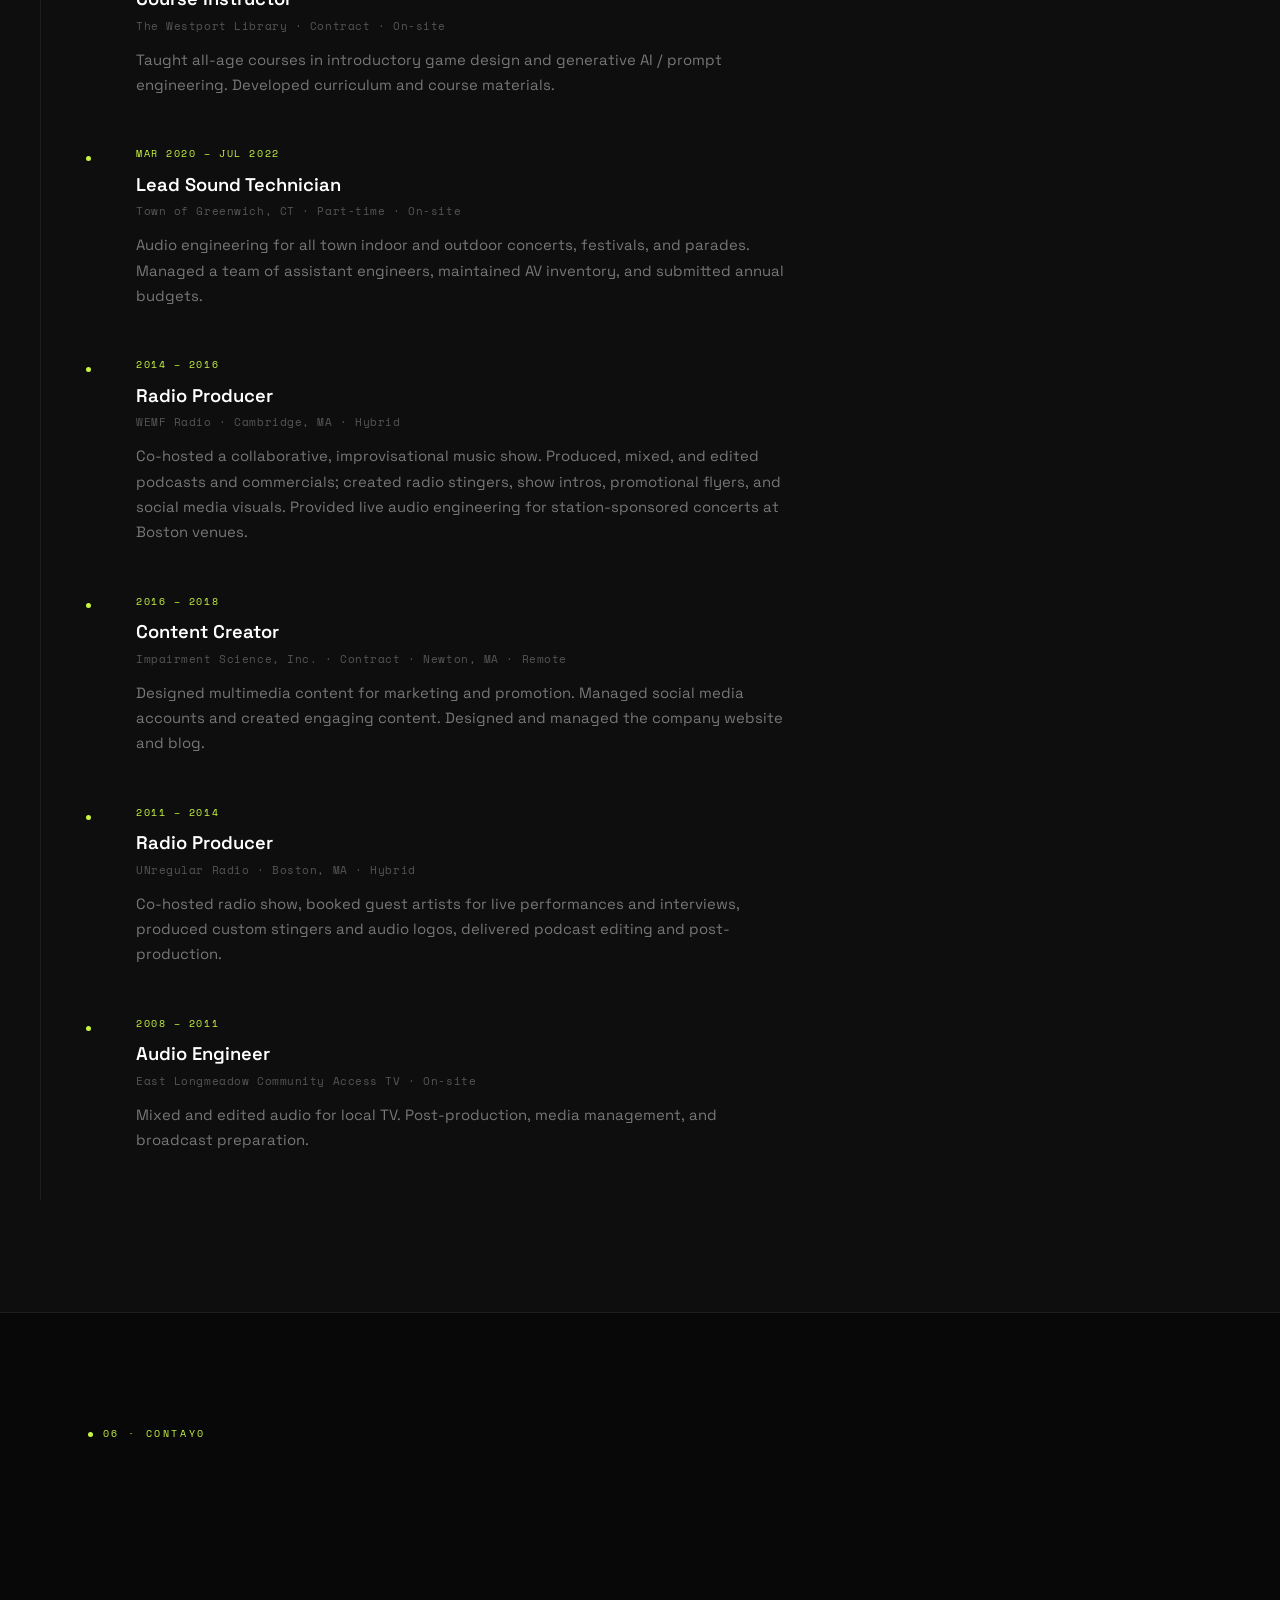
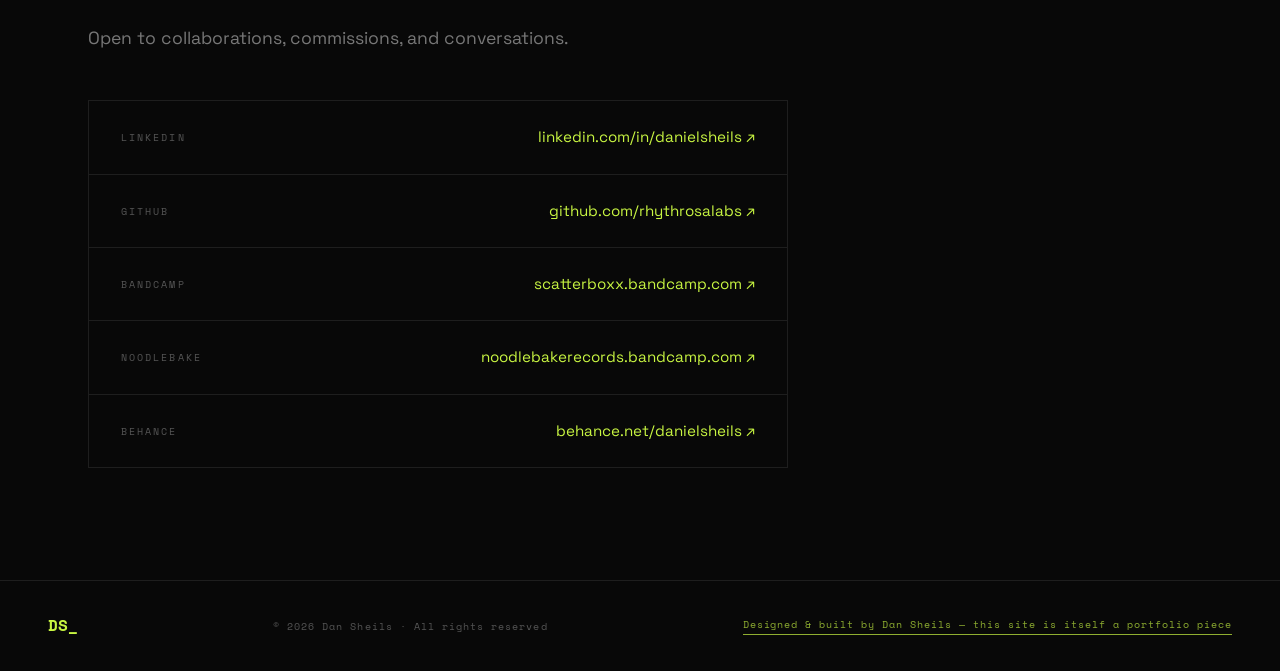
==== commit 0ba38eb7: "Add recorded Prism Rider gameplay loop to portfolio" ====
--- a/index.html
+++ b/index.html
@@ -231,10 +231,13 @@
 <a aria-label="Explore Soundstorm" class="work-media" href="https://github.com/RhythrosaLabs/soundstorm" rel="noopener noreferrer" target="_blank"><img alt="Soundstorm source interface tour" decoding="async" loading="lazy" src="assets/previews/soundstorm.gif"/></a>
 <div class="work-caption"><span class="work-kind">Software · Interface tour</span><h3><a href="https://github.com/RhythrosaLabs/soundstorm" rel="noopener noreferrer" target="_blank">Soundstorm <span aria-hidden="true">↗</span></a></h3><p>Explore audio, rhythm, and composition controls.</p></div>
 </article>
-<article class="work-card"><div class="work-media"><iframe loading="lazy" sandbox="allow-scripts" src="assets/project-previews/autonomous-business-platform-overview.html" style="width:100%;height:100%;border:0;pointer-events:none" tabindex="-1" title="Autonomous Business Platform animated project overview"></iframe></div><div class="work-caption"><span class="work-kind">Software · Animated overview</span><h3><a href="https://github.com/RhythrosaLabs/autonomous-business-platform" rel="noopener noreferrer" target="_blank">Autonomous Business Platform <span aria-hidden="true">↗</span></a></h3><p>An open-source project exploring AI-assisted marketing, content generation, and business workflows with Ray, FastAPI, and Streamlit.</p></div></article><article class="work-card"><a aria-label="Explore Multi-Agent Viral Video Maker" class="work-media" href="https://github.com/RhythrosaLabs/multi-agent-viral-video-maker" rel="noopener noreferrer" target="_blank"><img alt="Multi-Agent Viral Video Maker animated project overview" decoding="async" loading="lazy" src="assets/project-previews/multi-agent-video-maker.gif"/></a><div class="work-caption"><span class="work-kind">Software · Animated overview</span><h3><a href="https://github.com/RhythrosaLabs/multi-agent-viral-video-maker" rel="noopener noreferrer" target="_blank">Multi-Agent Viral Video Maker <span aria-hidden="true">↗</span></a></h3><p>A Python video-production project coordinating scripts, voice, music, and rendering through multiple AI agents. Source and setup instructions are available on GitHub.</p></div></article></div>
+<article class="work-card"><div class="work-media"><iframe loading="lazy" sandbox="allow-scripts" src="assets/project-previews/autonomous-business-platform-overview.html" style="width:100%;height:100%;border:0;pointer-events:none" tabindex="-1" title="Autonomous Business Platform animated project overview"></iframe></div><div class="work-caption"><span class="work-kind">Software · Animated overview</span><h3><a href="https://github.com/RhythrosaLabs/autonomous-business-platform" rel="noopener noreferrer" target="_blank">Autonomous Business Platform <span aria-hidden="true">↗</span></a></h3><p>An open-source project exploring AI-assisted marketing, content generation, and business workflows with Ray, FastAPI, and Streamlit.</p></div></article><article class="work-card"><a aria-label="Explore Multi-Agent Viral Video Maker" class="work-media" href="https://github.com/RhythrosaLabs/multi-agent-viral-video-maker" rel="noopener noreferrer" target="_blank"><img alt="Multi-Agent Viral Video Maker animated project overview" decoding="async" loading="lazy" src="assets/project-previews/multi-agent-video-maker.gif"/></a><div class="work-caption"><span class="work-kind">Software · Animated overview</span><h3><a href="https://github.com/RhythrosaLabs/multi-agent-viral-video-maker" rel="noopener noreferrer" target="_blank">Multi-Agent Viral Video Maker <span aria-hidden="true">↗</span></a></h3><p>A Python video-production project coordinating scripts, voice, music, and rendering through multiple AI agents. Source and setup instructions are available on GitHub.</p></div></article><article class="work-card">
+<a aria-label="Play Prism Rider" class="work-media" href="https://play.unity.com/mg/karting/prism-rider-5-0-1-webgl" rel="noopener noreferrer" target="_blank"><img alt="Recorded Prism Rider gameplay: driving a kart through musical rings in a cosmic art landscape" decoding="async" loading="lazy" width="720" height="336" src="assets/previews/prism-rider-gameplay.gif"/></a>
+<div class="work-caption"><span class="work-kind">Games · Recorded gameplay</span><h3><a href="https://play.unity.com/mg/karting/prism-rider-5-0-1-webgl" rel="noopener noreferrer" target="_blank">Prism Rider <span aria-hidden="true">↗</span></a></h3><p>A musical Unity karting prototype built around sound and exploration. Play it on Unity Play.</p></div>
+</article>
+</div>
     <div class="work-extras">
 <a class="work-extra" href="https://github.com/RhythrosaLabs/brAInstormer-cloud" rel="noopener noreferrer" target="_blank"><span class="work-kind">Software · Open source</span><h3>brAInstormer <span aria-hidden="true">↗</span></h3><p>A creative toolkit for text, images, audio, and other media.</p></a>
-<a class="work-extra" href="https://danielsheils.myportfolio.com/game-design-1" rel="noopener noreferrer" target="_blank"><span class="work-kind">Games · Unity</span><h3>Prism Rider <span aria-hidden="true">↗</span></h3><p>A musical Unity karting prototype built around sound and exploration.</p></a>
 <a class="work-extra" href="https://danielsheils.myportfolio.com/game-design-1" rel="noopener noreferrer" target="_blank"><span class="work-kind">Games · Unity</span><h3>Something Is Missing <span aria-hidden="true">↗</span></h3><p>A side-scrolling music experience featuring music from Big Empty Zero.</p></a>
 <a class="work-extra" href="https://danielsheils.myportfolio.com/ar-sound-design" rel="noopener noreferrer" target="_blank"><span class="work-kind">Sound · AR/XR</span><h3>AR/XR Sound Design <span aria-hidden="true">↗</span></h3><p>Past contract sound design for immersive enterprise experiences with Rock Paper Reality.</p></a>
 <a class="work-extra" href="https://youtu.be/TU3OLogr1ew" rel="noopener noreferrer" target="_blank"><span class="work-kind">Music · Scatterboxx</span><h3>The Raven <span aria-hidden="true">↗</span></h3><p>A generative music video, written, produced, and performed as Scatterboxx.</p></a>
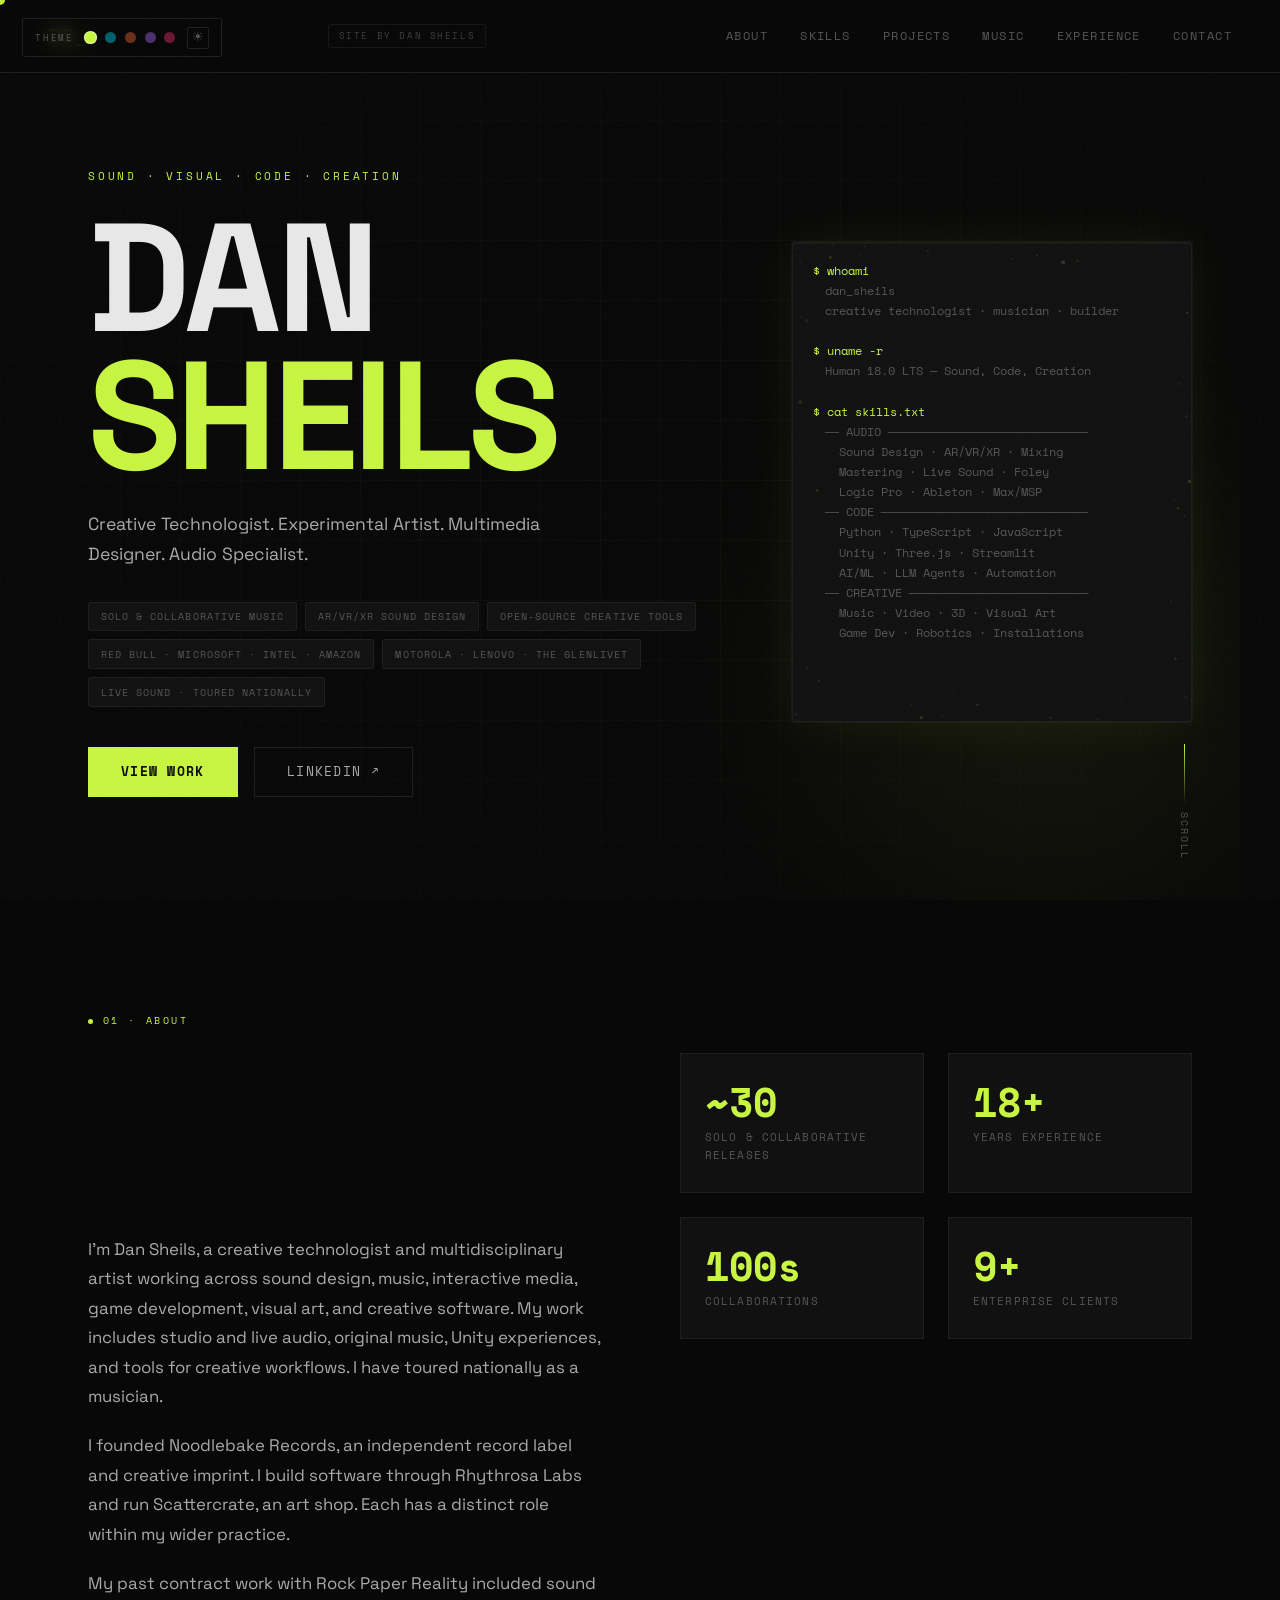
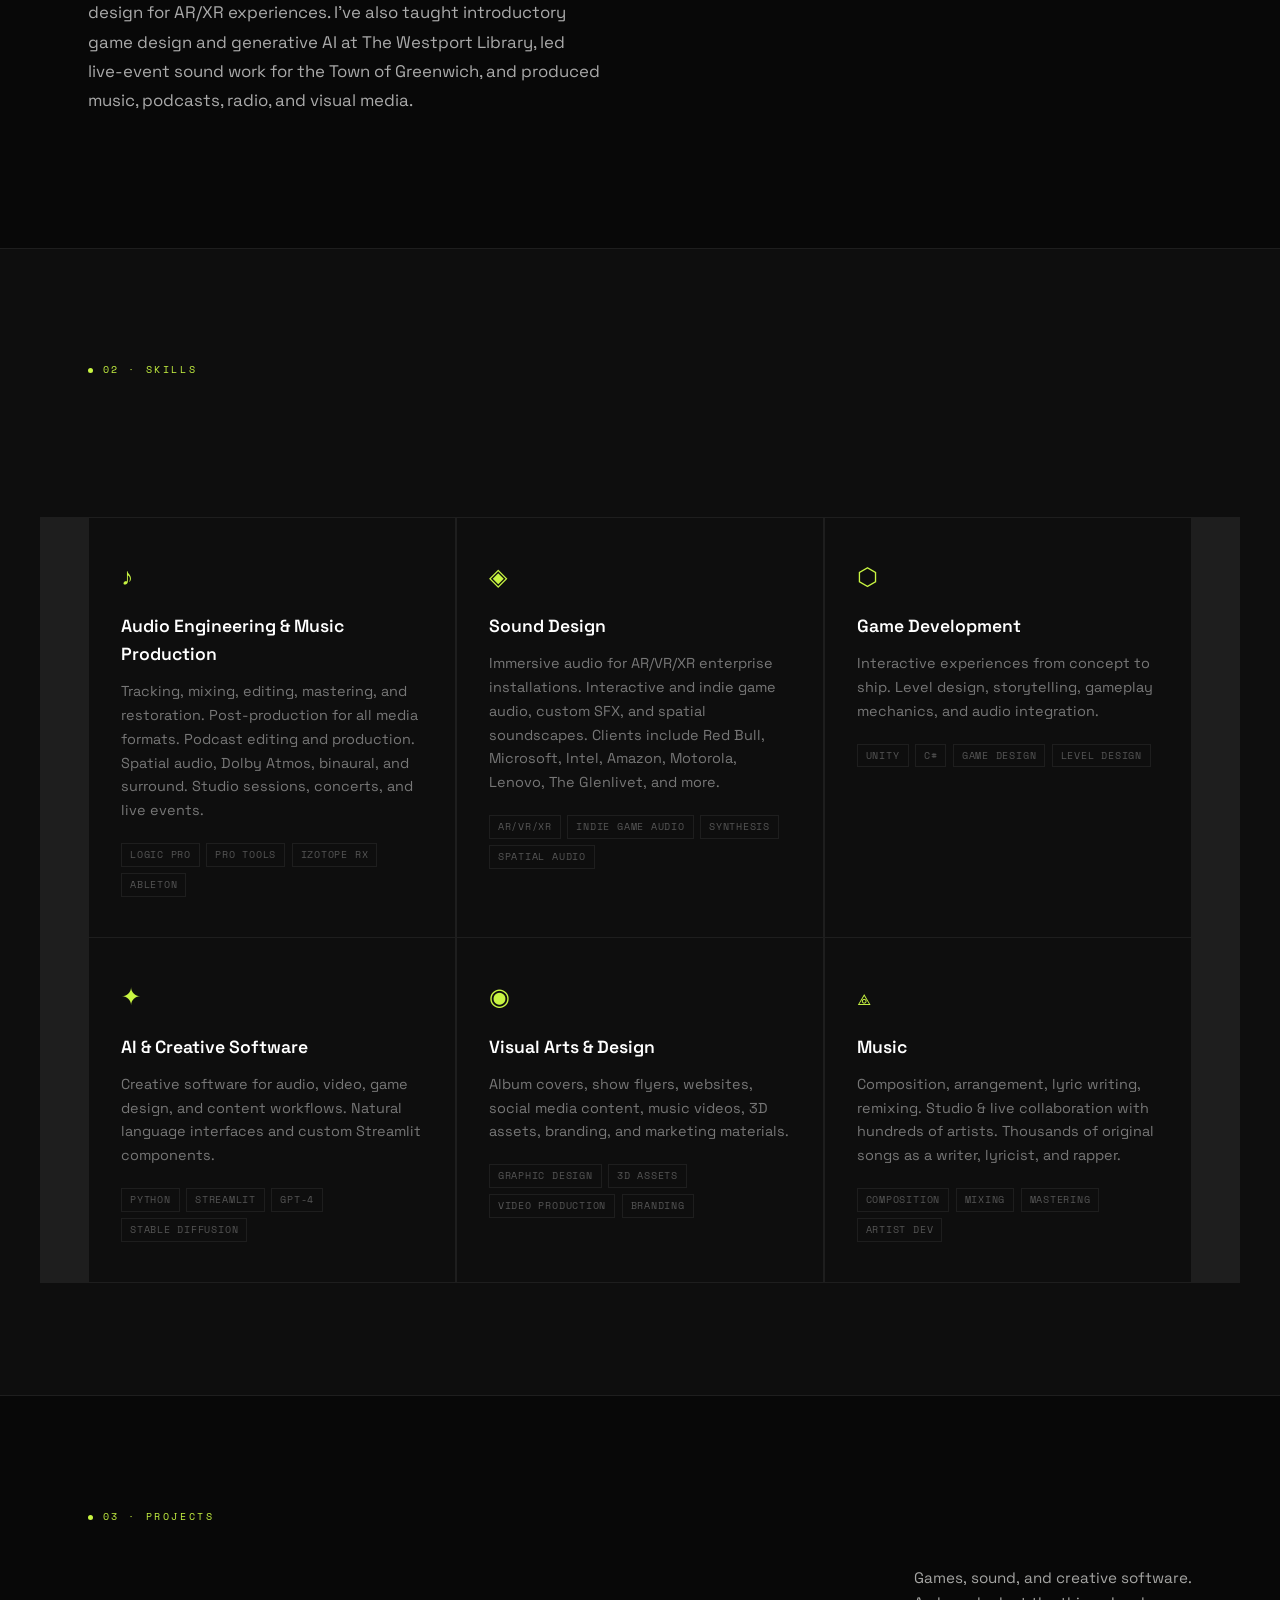
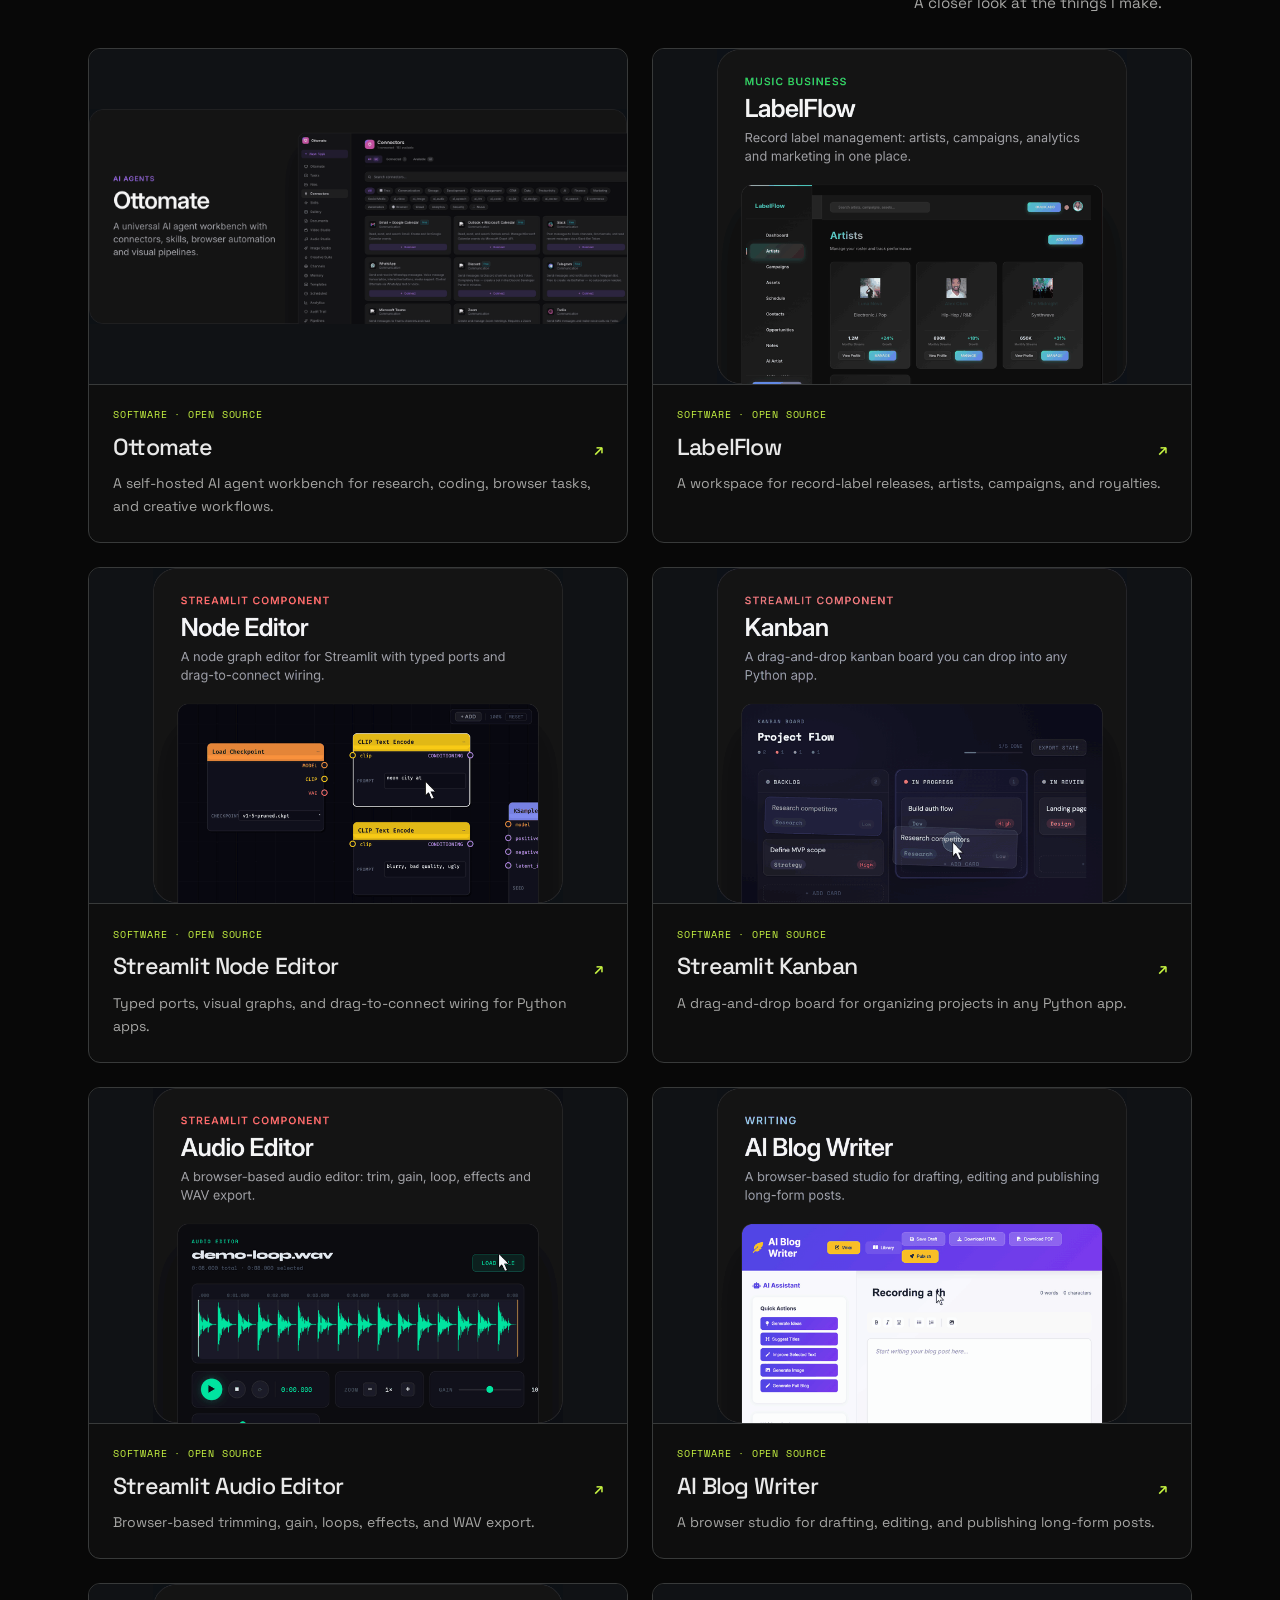
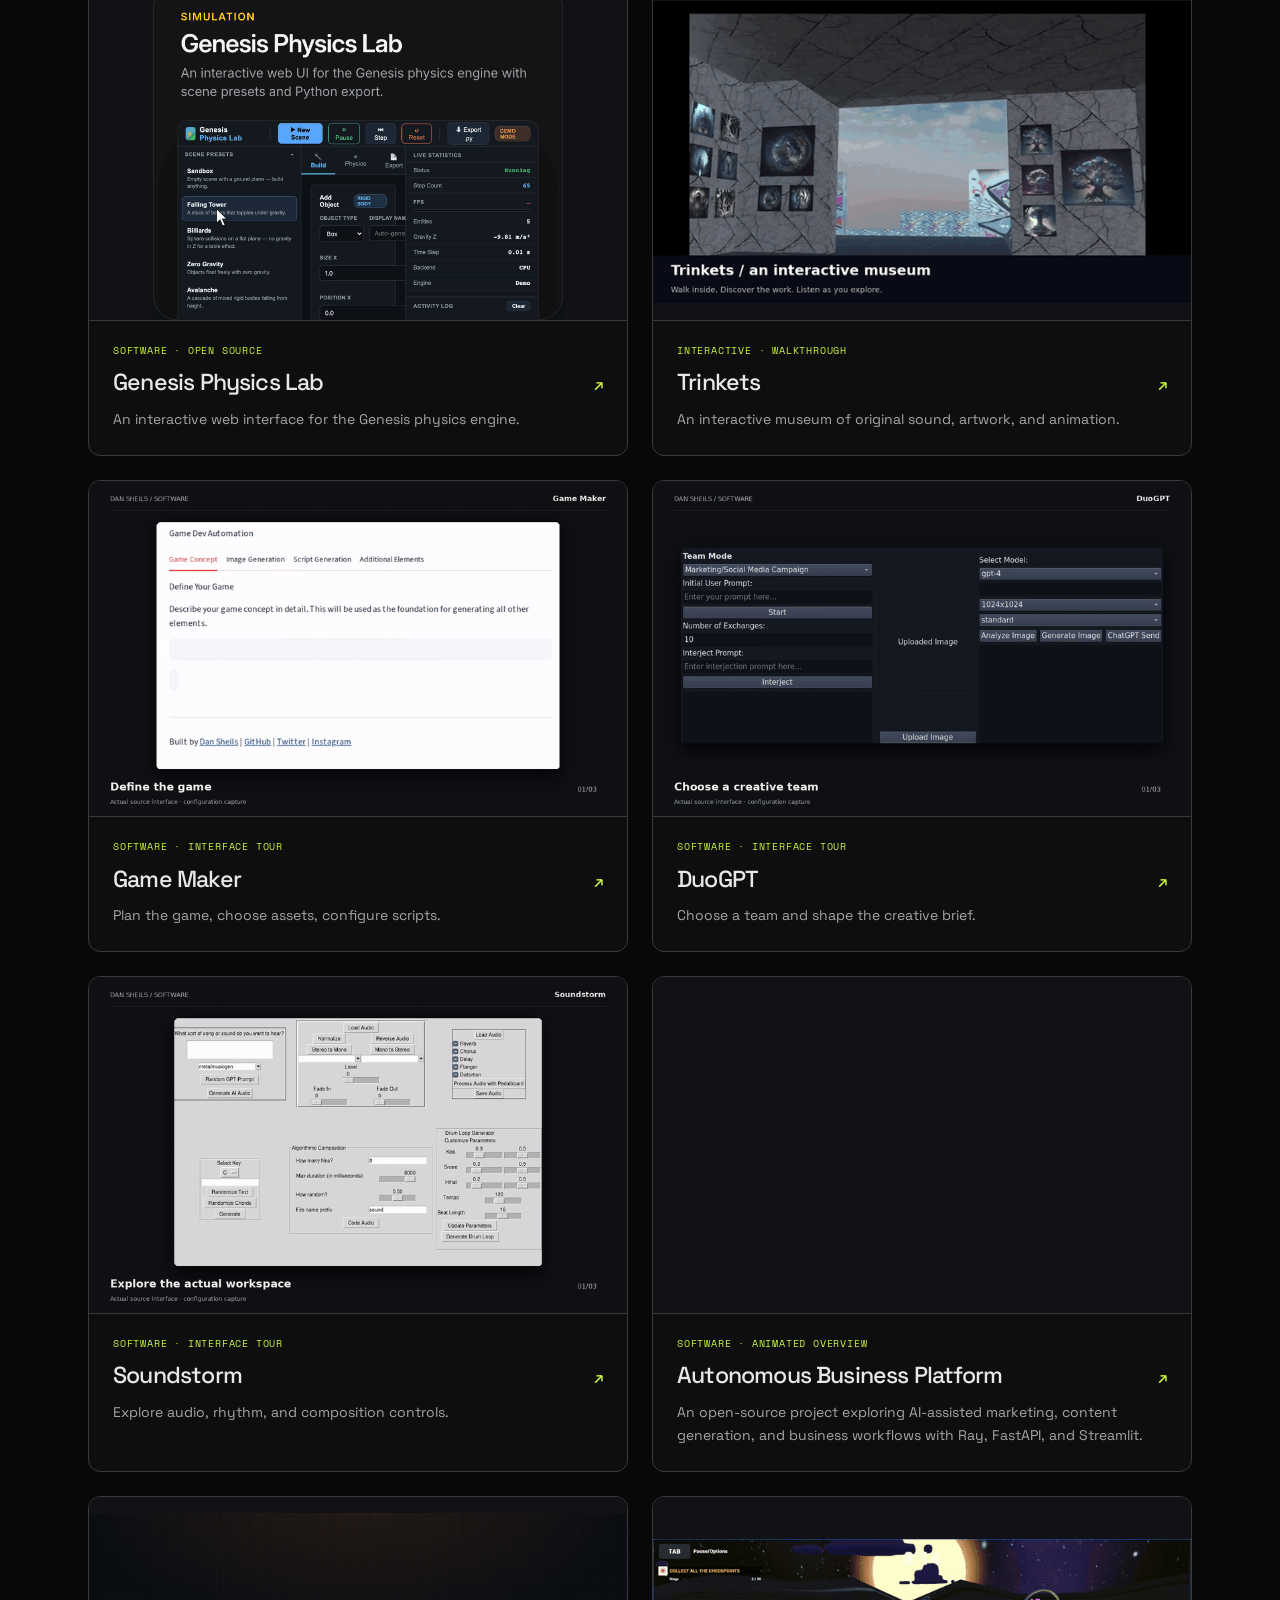
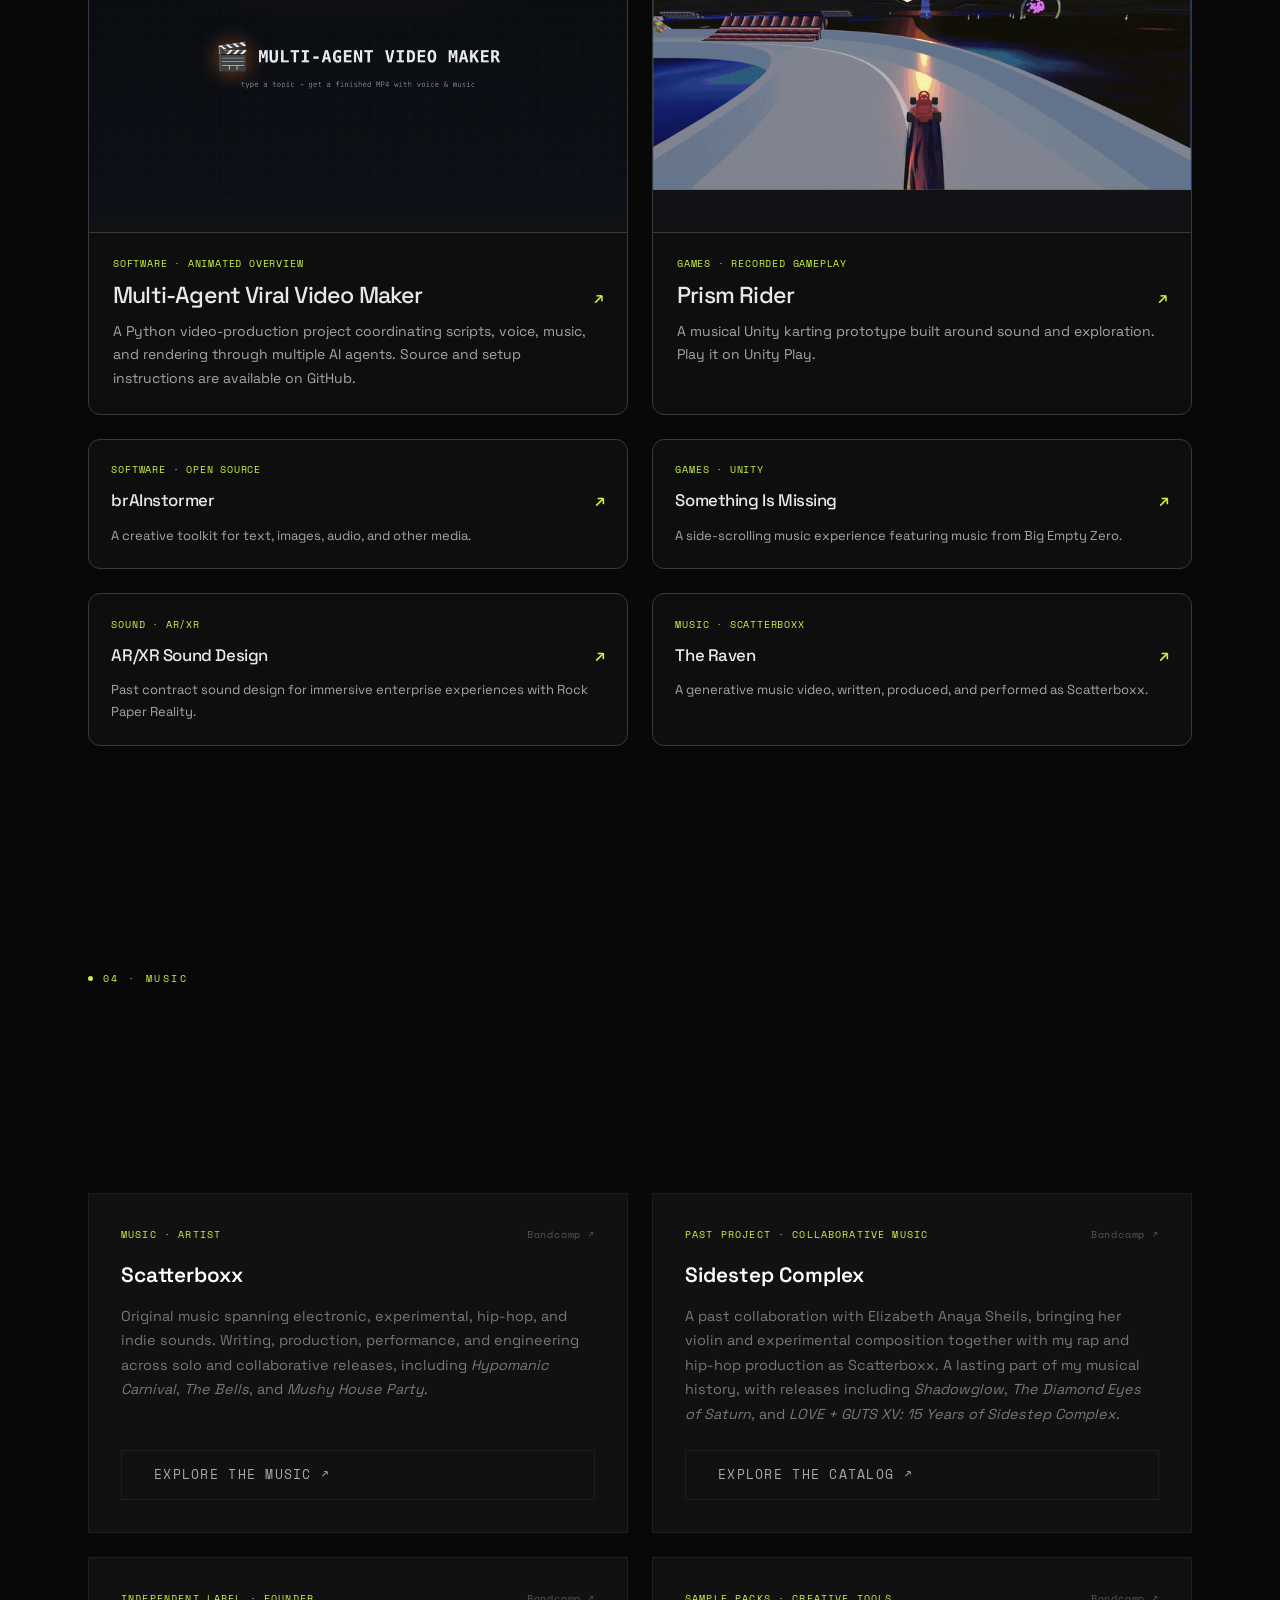
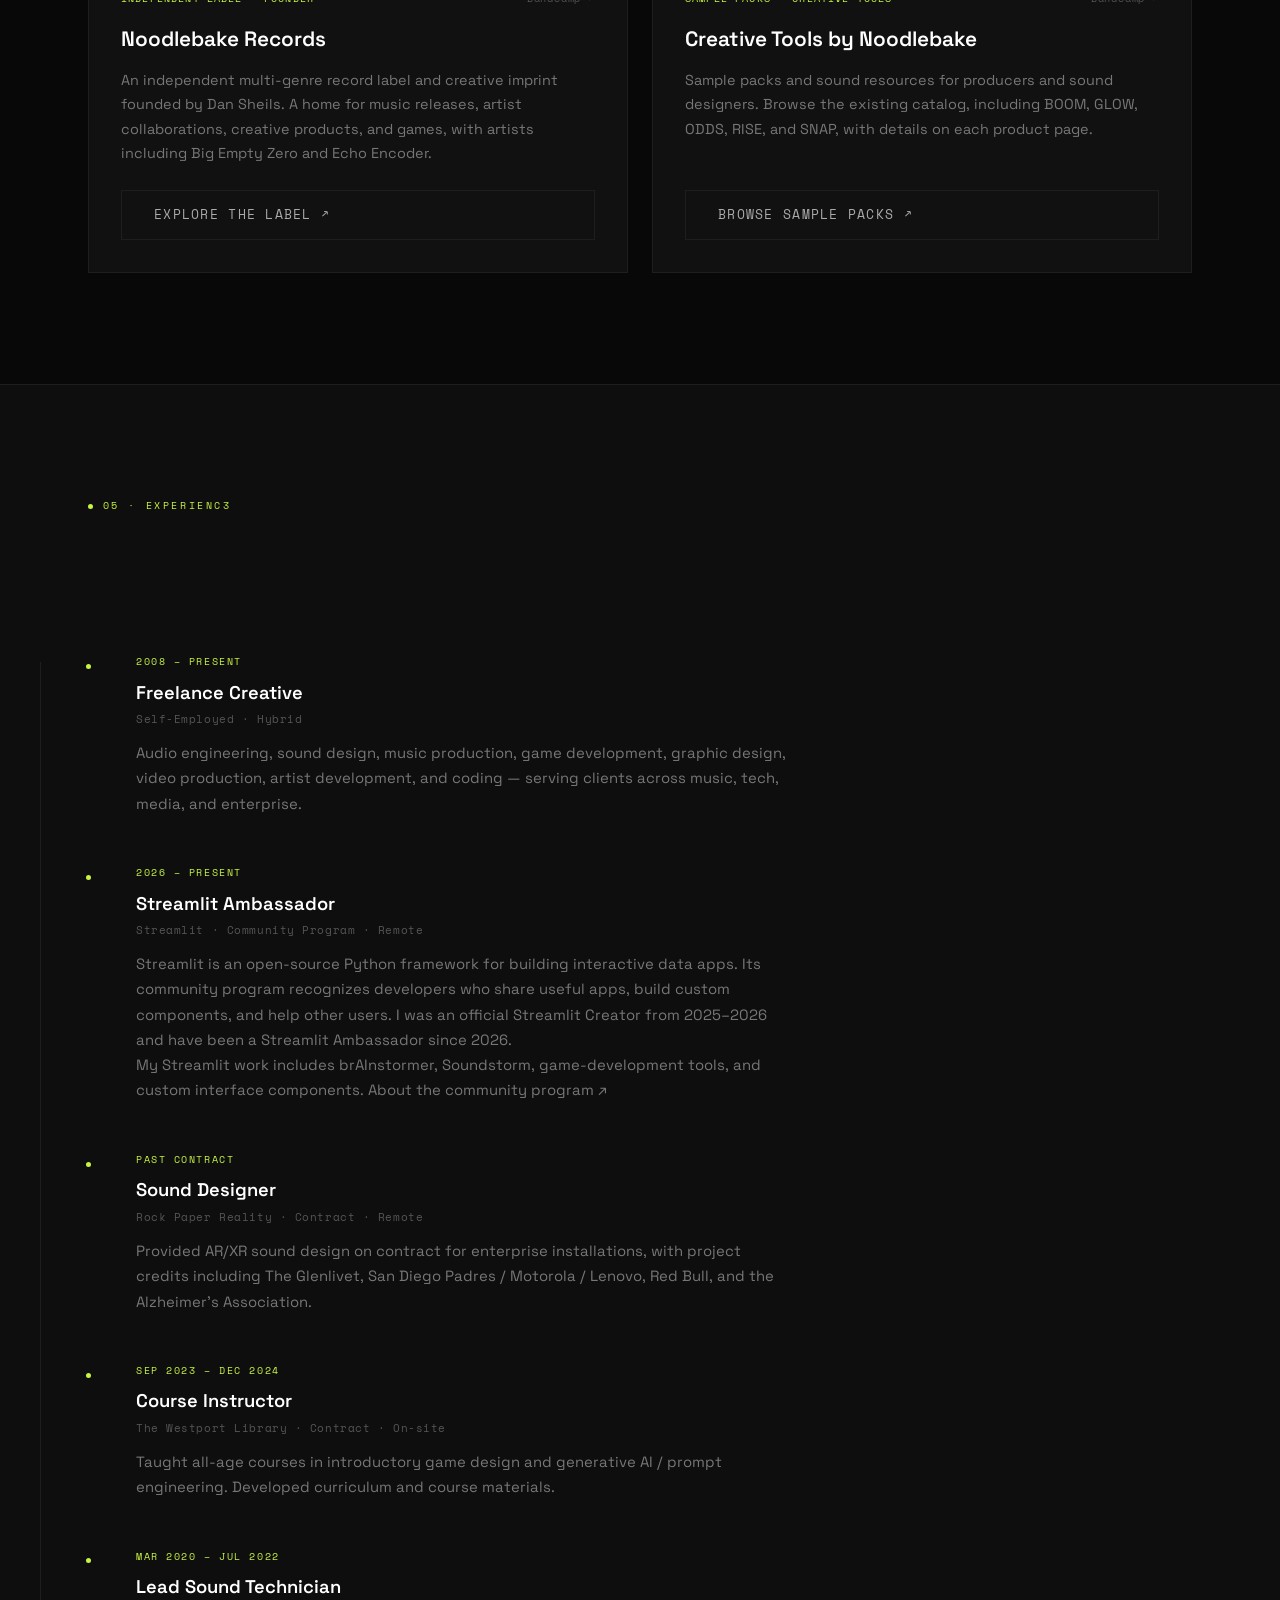
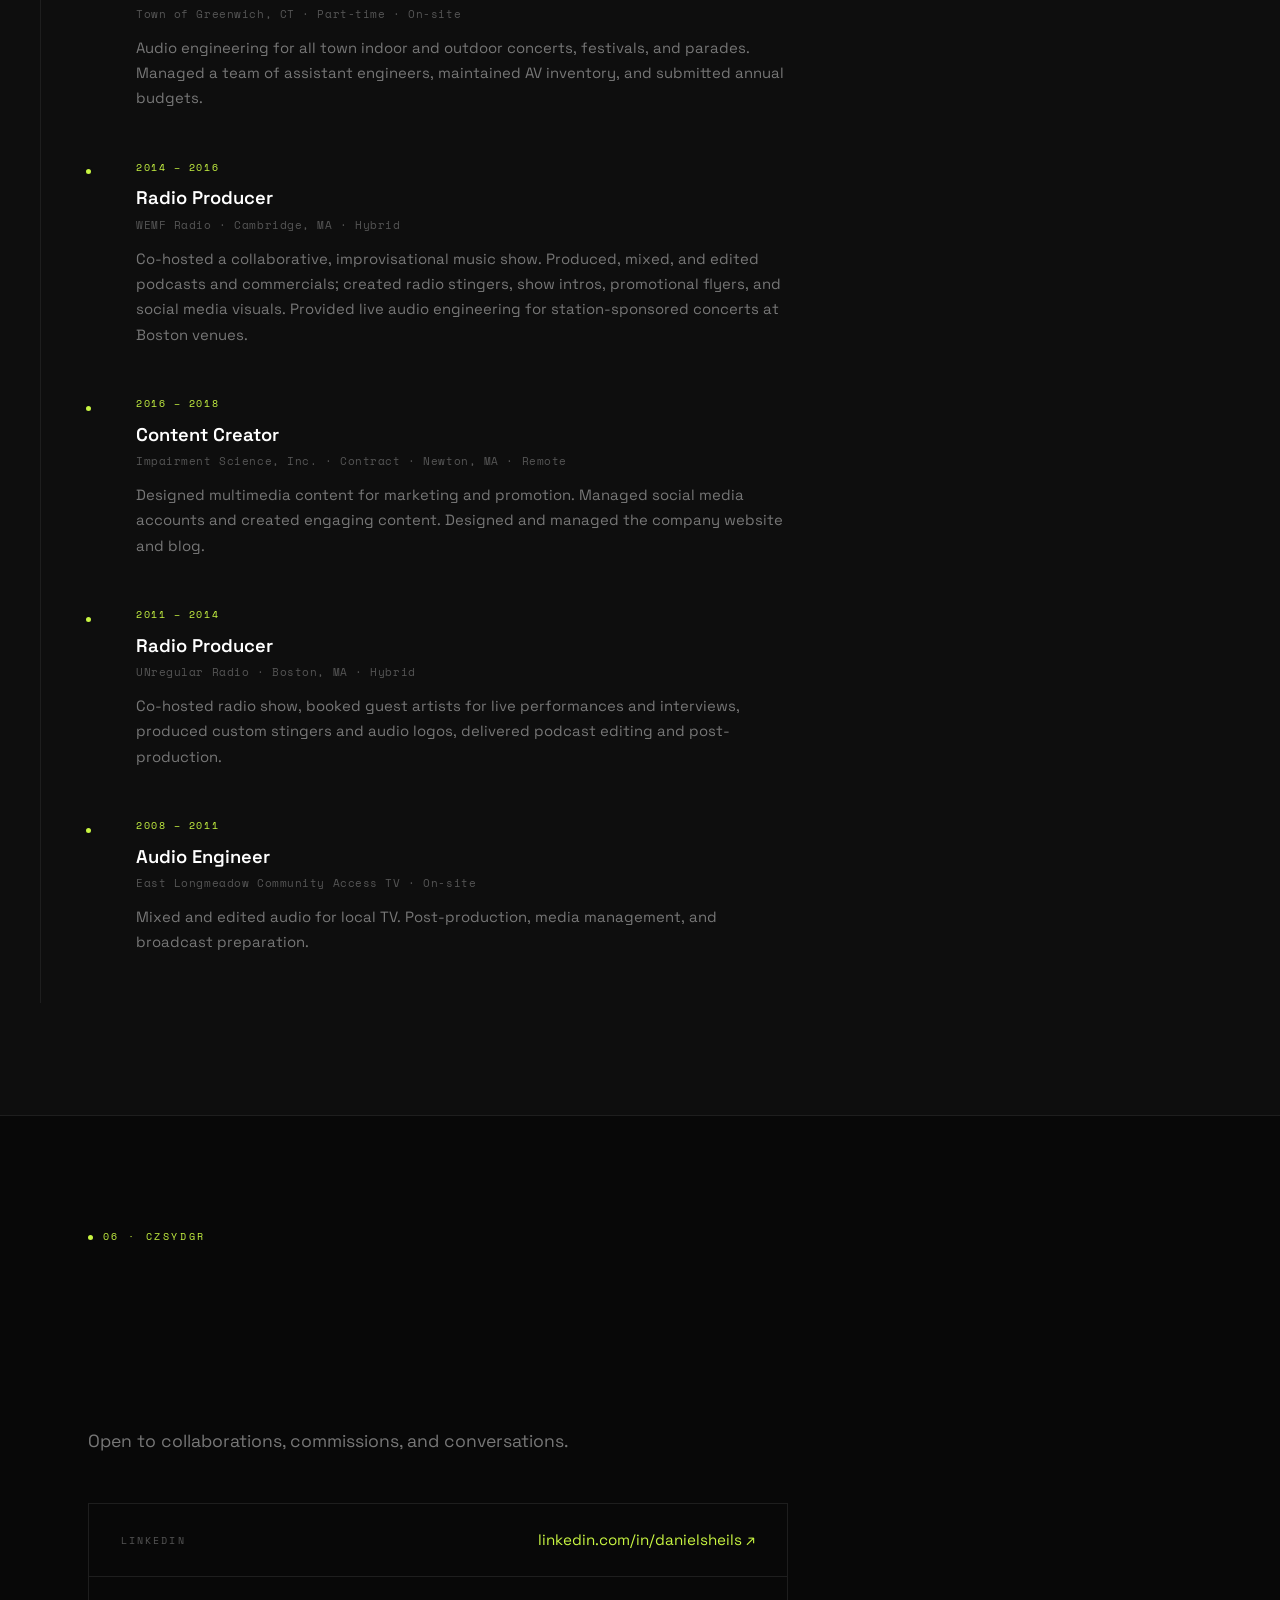
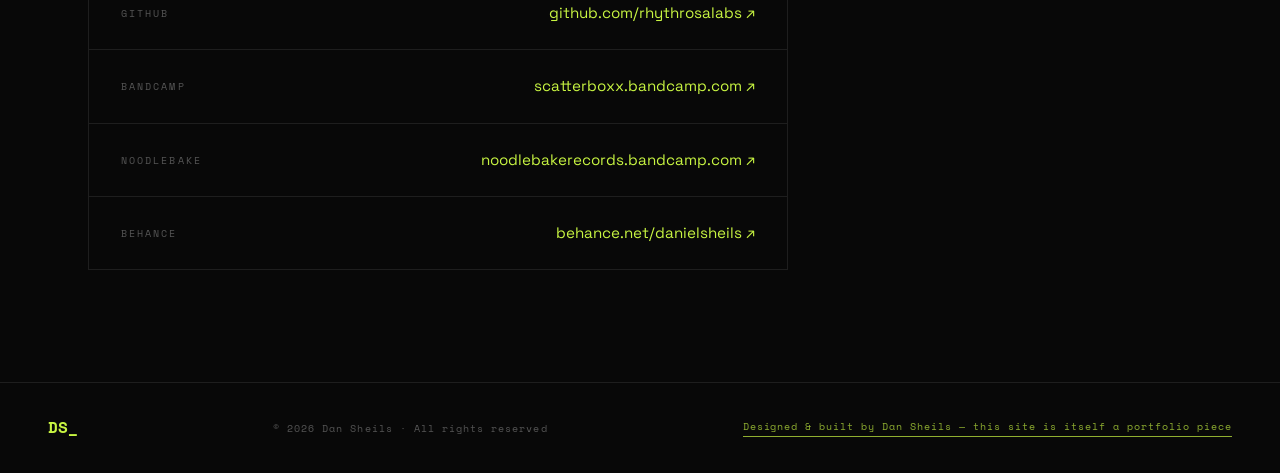
==== commit 9dedf9a3: "Remove redundant Streamlit Components portfolio card" ====
--- a/index.html
+++ b/index.html
@@ -243,7 +243,6 @@
 <a class="work-extra" href="https://youtu.be/TU3OLogr1ew" rel="noopener noreferrer" target="_blank"><span class="work-kind">Music · Scatterboxx</span><h3>The Raven <span aria-hidden="true">↗</span></h3><p>A generative music video, written, produced, and performed as Scatterboxx.</p></a>
 
 
-<a class="work-extra" href="https://github.com/RhythrosaLabs/streamlit-components-demo" rel="noopener noreferrer" target="_blank"><span class="work-kind">Software · Open source</span><h3>Streamlit Components <span aria-hidden="true">↗</span></h3><p>Custom Streamlit components for Kanban boards, audio editing, node graphs, multi-step forms, and Gantt charts. Explore the showcase source and published Python packages.</p></a>
 </div>
   </section>
 
